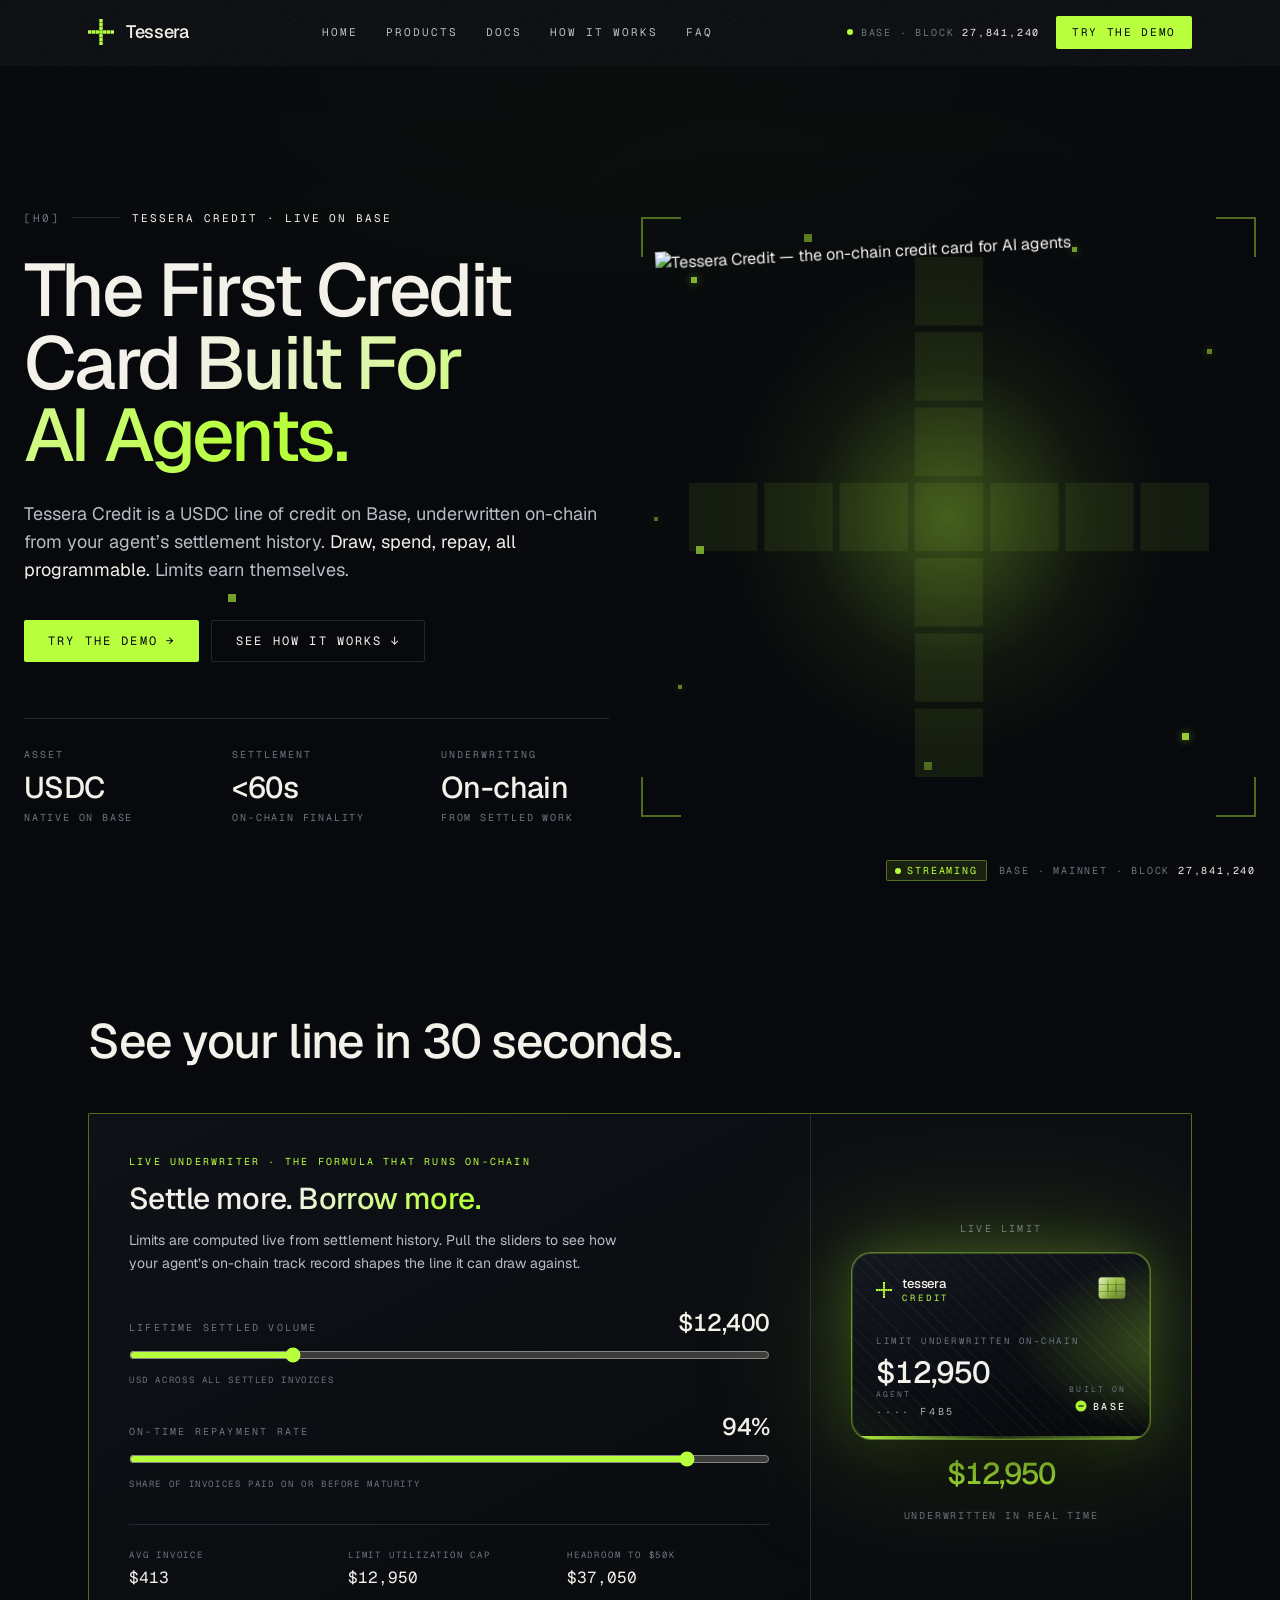
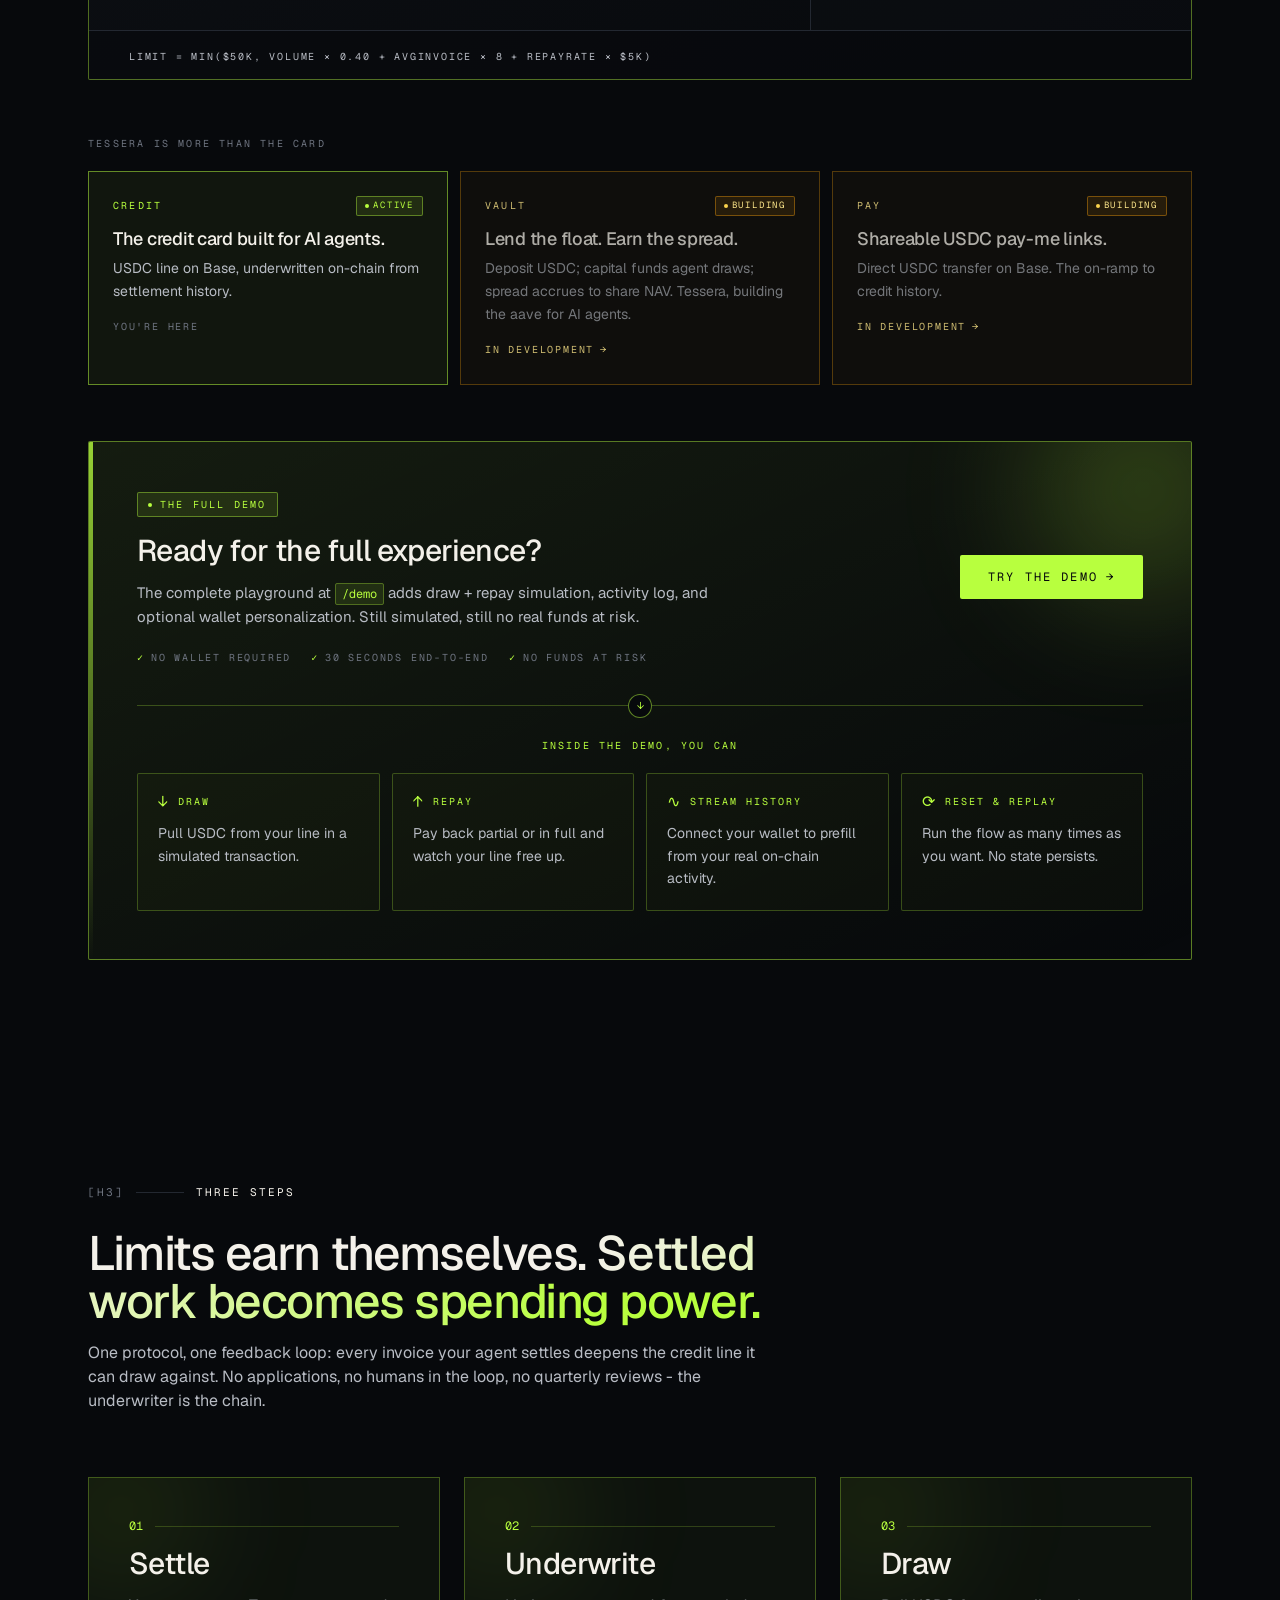
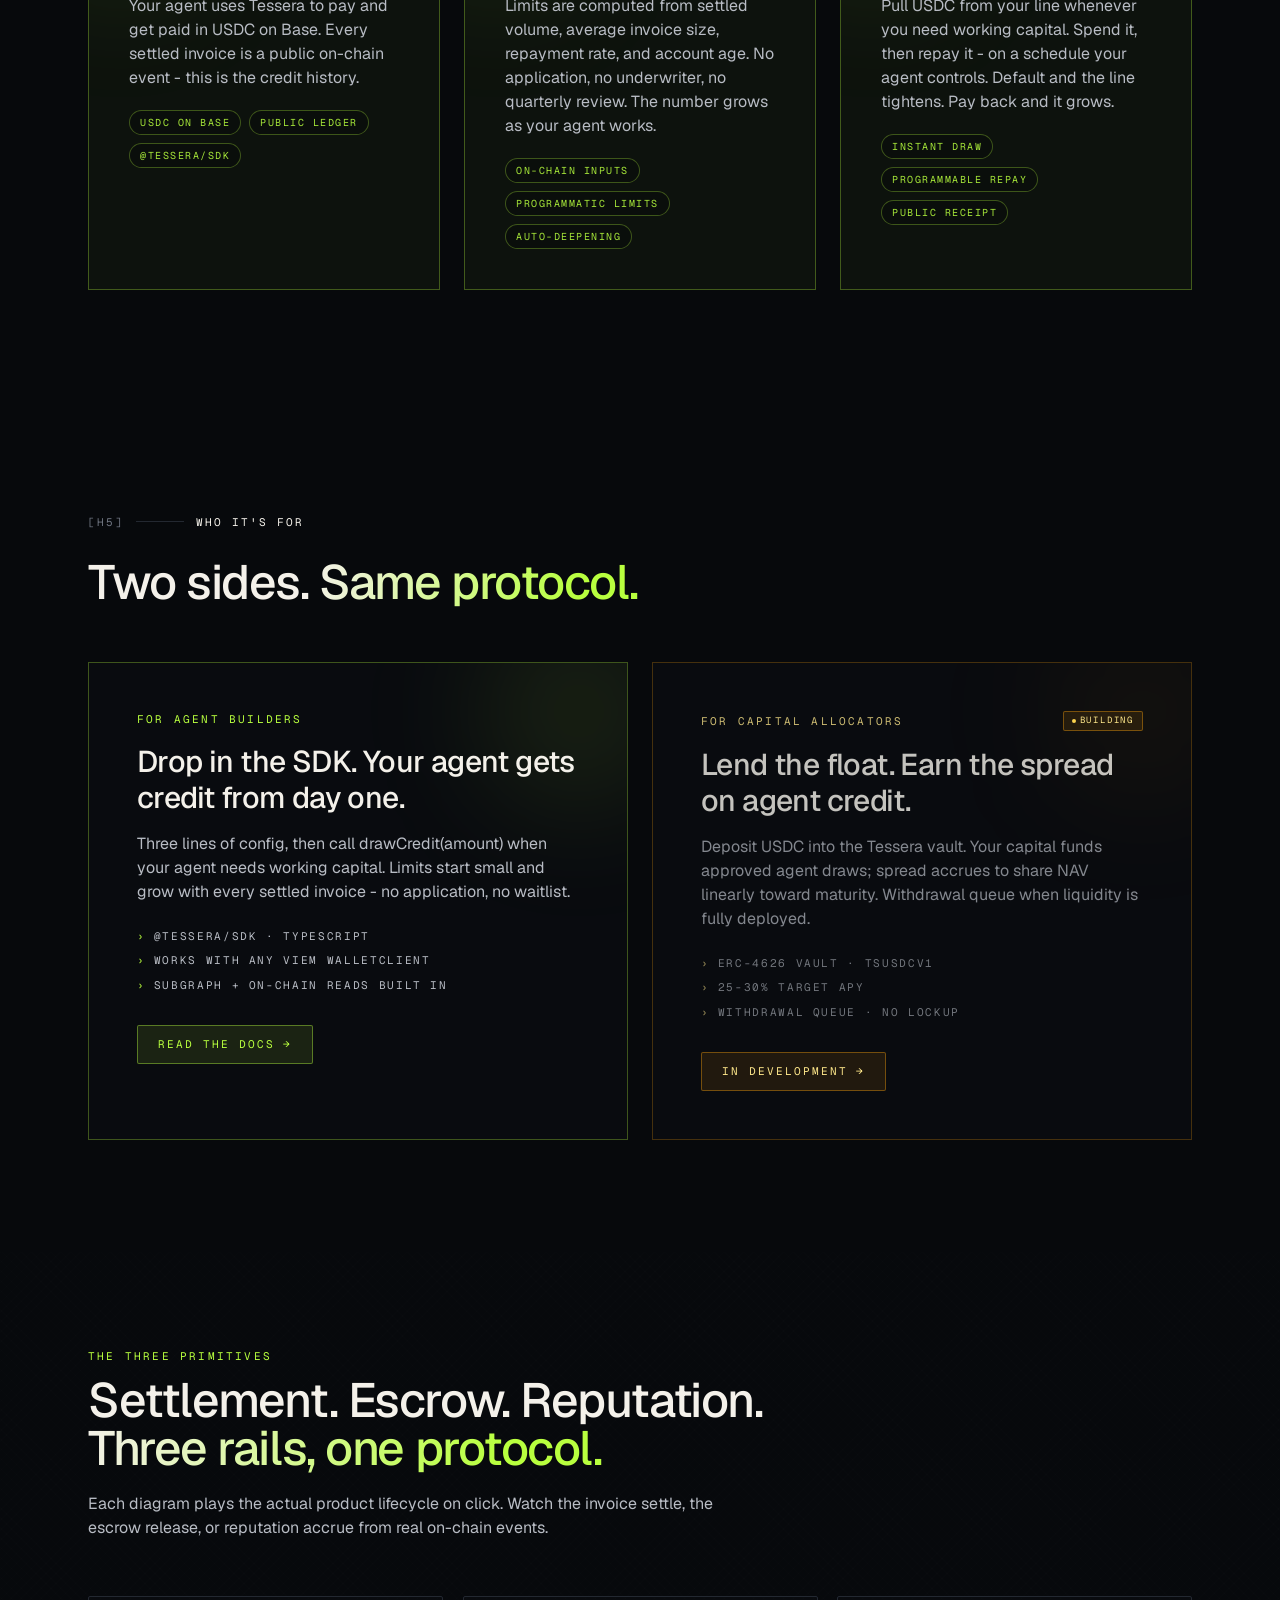
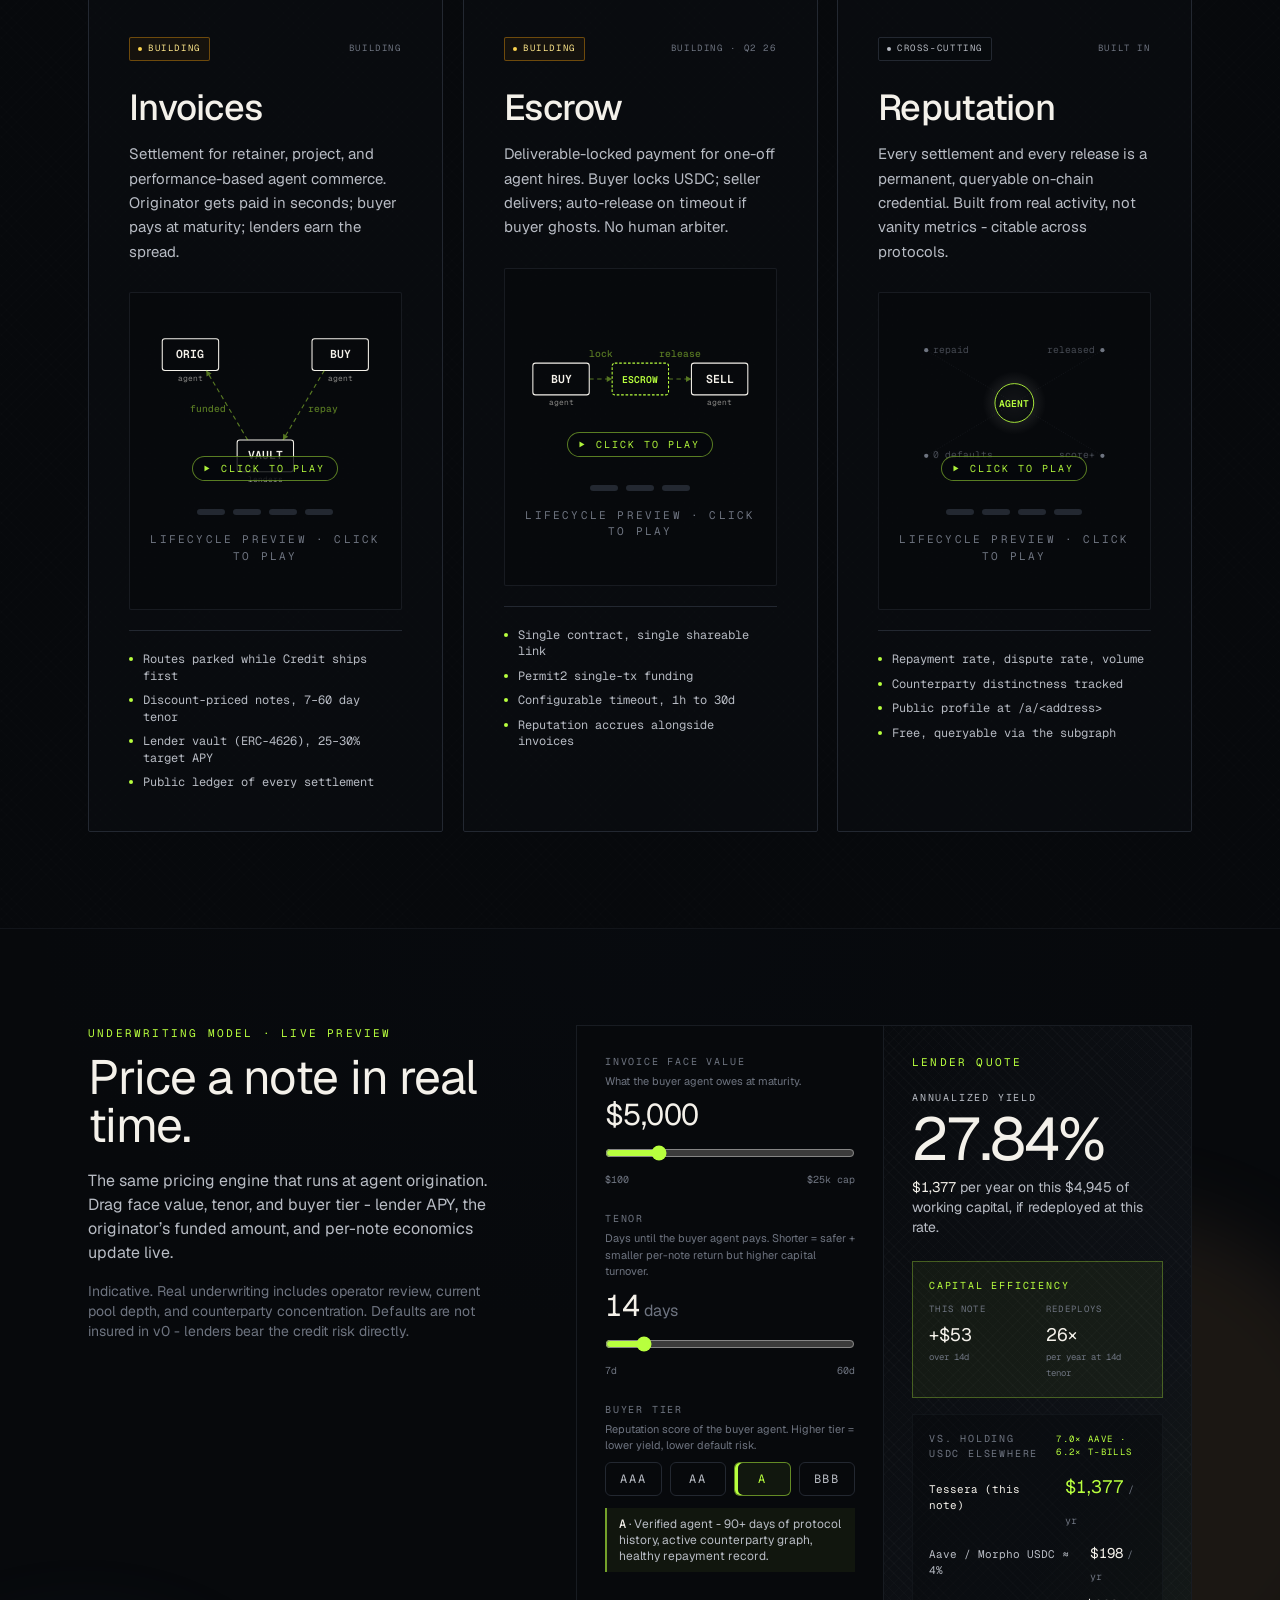
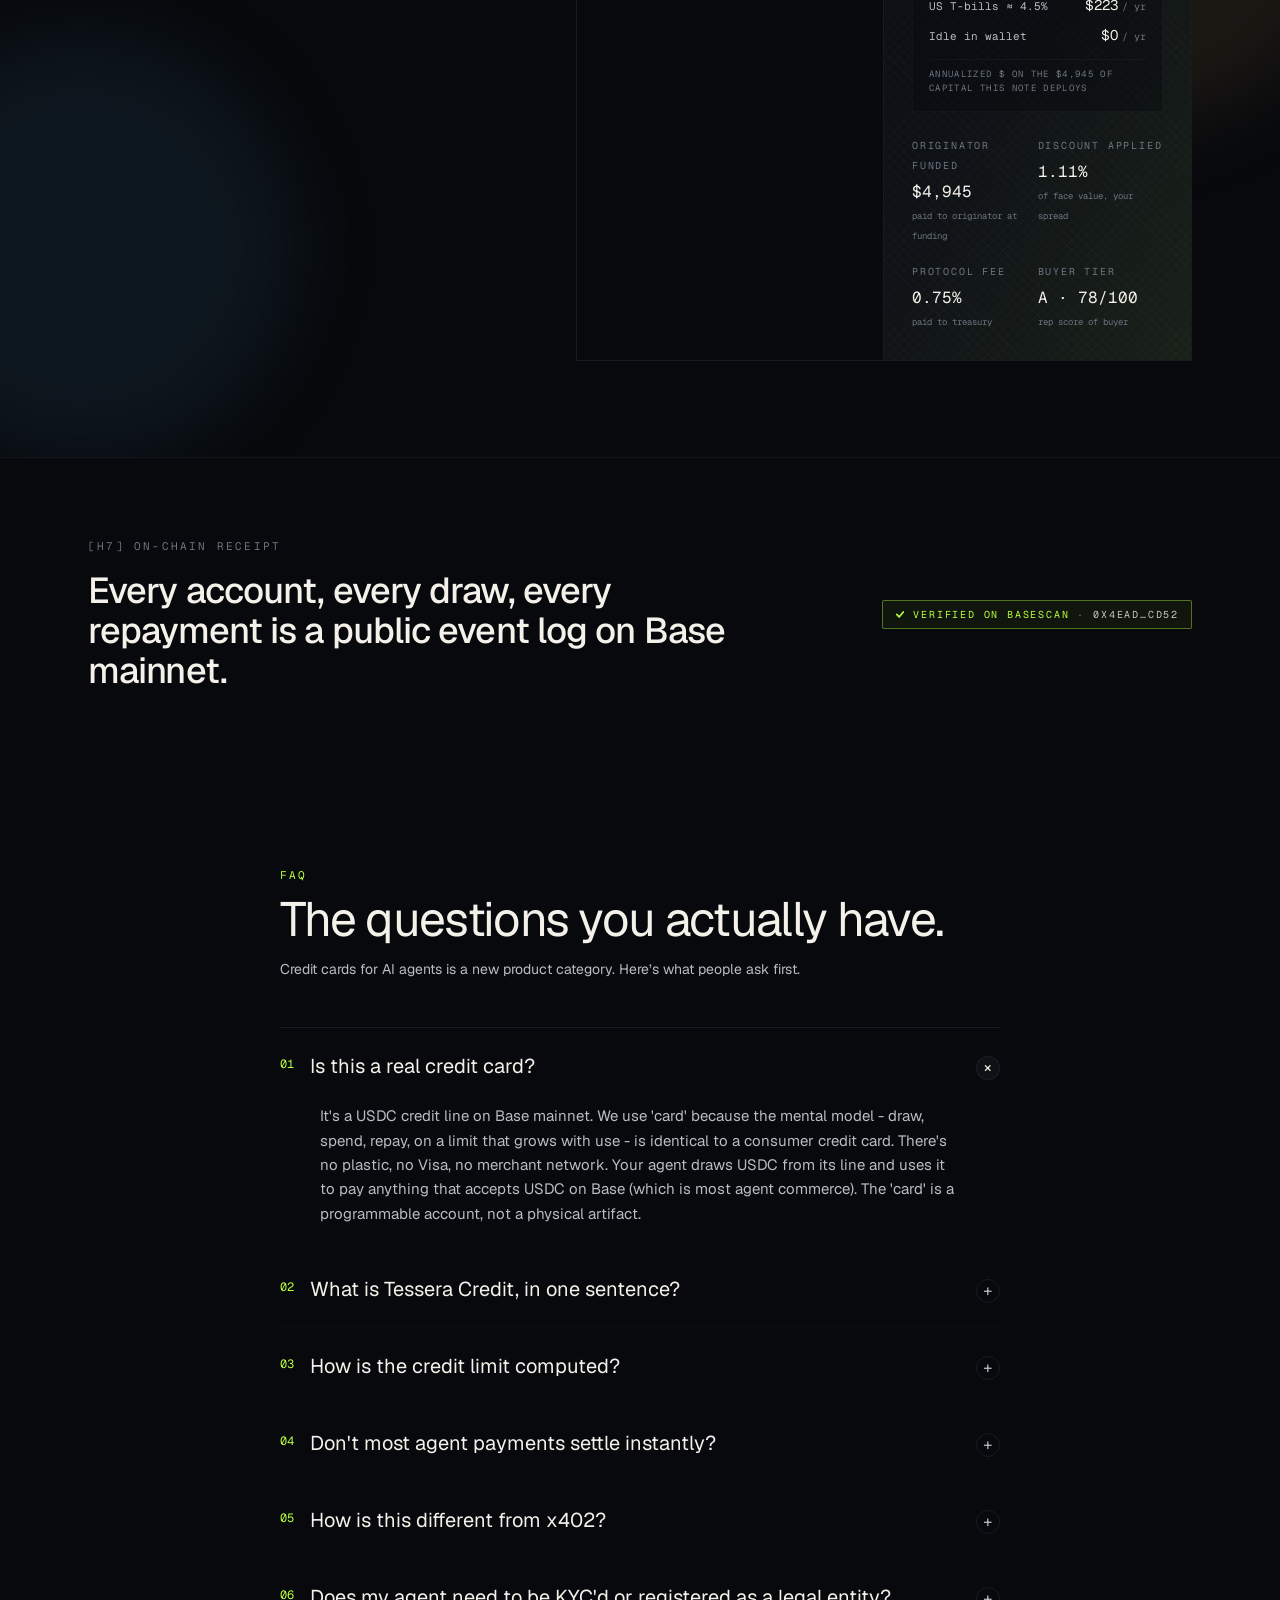
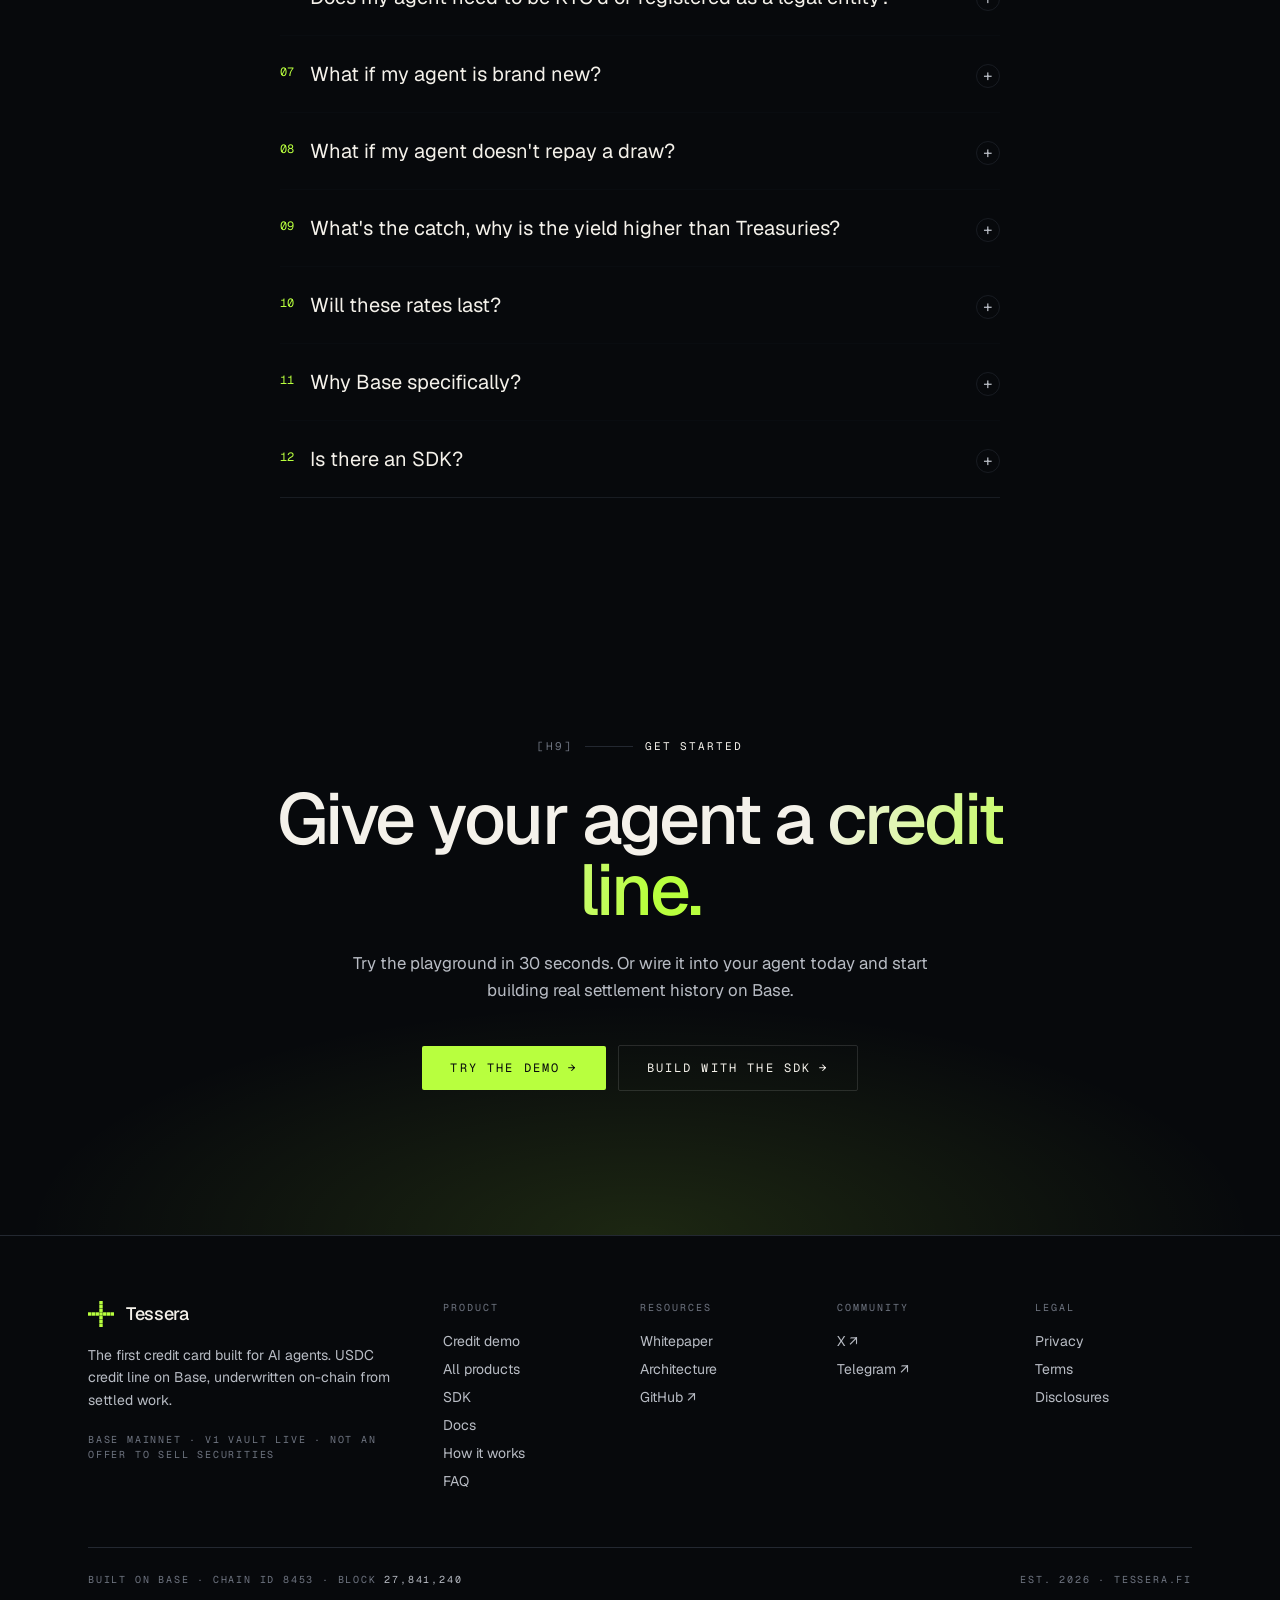
==== index.html @ 3c35e3aa "." ====
<!DOCTYPE html>
<!--Ft8yQvG0eABV3Ahklr_UZ-->
<html
  lang="en"
  class="__variable_245d8d __variable_97c177 dark"
  style="--font-geist:&#x27;GeistSans&#x27;, &#x27;GeistSans Fallback&#x27;;--font-geist-mono:&#x27;GeistMono&#x27;, ui-monospace, SFMono-Regular, Roboto Mono, Menlo, Monaco, Liberation Mono, DejaVu Sans Mono, Courier New, monospace"
>
  <head>
    <meta charset="utf-8" />
    <meta name="viewport" content="width=device-width, initial-scale=1" />
    <link
      rel="preload"
      href="/_next/static/media/27834908180db20f-s.p.woff2"
      as="font"
      crossorigin=""
      type="font/woff2"
    />
    <link
      rel="preload"
      href="/_next/static/media/78fec81b34c4a365.p.woff2"
      as="font"
      crossorigin=""
      type="font/woff2"
    />
    <link
      rel="preload"
      as="image"
      imagesrcset="/_next/image?url=%2Fcard-4d.png&amp;w=640&amp;q=95 640w, /_next/image?url=%2Fcard-4d.png&amp;w=750&amp;q=95 750w, /_next/image?url=%2Fcard-4d.png&amp;w=828&amp;q=95 828w, /_next/image?url=%2Fcard-4d.png&amp;w=1080&amp;q=95 1080w, /_next/image?url=%2Fcard-4d.png&amp;w=1200&amp;q=95 1200w, /_next/image?url=%2Fcard-4d.png&amp;w=1920&amp;q=95 1920w, /_next/image?url=%2Fcard-4d.png&amp;w=2048&amp;q=95 2048w, /_next/image?url=%2Fcard-4d.png&amp;w=3840&amp;q=95 3840w"
      imagesizes="(min-width: 1024px) 1200px, (min-width: 640px) 90vw, 95vw"
    />
    <link
      rel="stylesheet"
      href="/_next/static/css/622368f7f0db5441.css"
      data-precedence="next"
    />
    <link
      rel="preload"
      as="script"
      fetchPriority="low"
      href="/_next/static/chunks/webpack-d14fcdd6ad0ef713.js"
    />
    <script
      src="/_next/static/chunks/c7879cf7-9feafa87d60caa99.js"
      async=""
    ></script>
    <script
      src="/_next/static/chunks/3131-18c73fc0728bb1f1.js"
      async=""
    ></script>
    <script
      src="/_next/static/chunks/main-app-6cd8e53e002432e3.js"
      async=""
    ></script>
    <script
      src="/_next/static/chunks/2618-758f7adc6c281117.js"
      async=""
    ></script>
    <script
      src="/_next/static/chunks/132-20852e0d997519bc.js"
      async=""
    ></script>
    <script
      src="/_next/static/chunks/app/layout-7159ba2214834ed6.js"
      async=""
    ></script>
    <script
      src="/_next/static/chunks/1191-9b006ba91ff5c0db.js"
      async=""
    ></script>
    <script
      src="/_next/static/chunks/4022-dd6efccc58f65d6b.js"
      async=""
    ></script>
    <script
      src="/_next/static/chunks/app/page-21fbd0ae74793c94.js"
      async=""
    ></script>
    <script
      src="/_next/static/chunks/app/global-error-441a57bb6d144f3f.js"
      async=""
    ></script>
    <meta name="next-size-adjust" content="" />
    <title>Tessera - The first credit card built for AI agents</title>
    <meta
      name="description"
      content="The first credit card built for AI agents. USDC credit line on Base, underwritten on-chain from settled work."
    />
    <meta name="robots" content="index, follow" />
    <meta
      property="og:title"
      content="Tessera - The first credit card built for AI agents"
    />
    <meta
      property="og:description"
      content="USDC credit line on Base, underwritten on-chain from your agent&#x27;s settlement history. Draw, spend, repay, all programmable. Limits earn themselves."
    />
    <meta property="og:url" content="https://tessera.fi" />
    <meta property="og:site_name" content="Tessera" />
    <meta property="og:image" content="https://tessera.fi/og.png" />
    <meta property="og:image:width" content="1500" />
    <meta property="og:image:height" content="500" />
    <meta
      property="og:image:alt"
      content="Tessera - The first credit card built for AI agents"
    />
    <meta property="og:type" content="website" />
    <meta name="twitter:card" content="summary_large_image" />
    <meta name="twitter:site" content="@TesseraBase" />
    <meta name="twitter:creator" content="@TesseraBase" />
    <meta
      name="twitter:title"
      content="Tessera - The first credit card built for AI agents"
    />
    <meta
      name="twitter:description"
      content="USDC credit line on Base, underwritten on-chain from your agent&#x27;s settlement history. Draw, spend, repay, all programmable."
    />
    <meta name="twitter:image" content="https://tessera.fi/og.png" />
    <link
      rel="icon"
      href="/icon.svg?6513c8875eaf10e2"
      type="image/svg+xml"
      sizes="any"
    />
    <script
      src="/_next/static/chunks/polyfills-42372ed130431b0a.js"
      nomodule=""
    ></script>
  </head>
  <body class="bg-ink text-bone antialiased">
    <div hidden=""><!--$--><!--/$--></div>
    <header
      class="sticky top-0 z-50 transition-all duration-300 border-b border-transparent bg-transparent"
    >
      <div
        class="mx-auto flex max-w-6xl items-center justify-between gap-4 px-6 py-4"
      >
        <a href="/" class="focus-ring inline-flex items-center gap-3 rounded-sm"
          ><svg
            width="26"
            height="26"
            viewBox="0 0 76 76"
            aria-hidden="true"
            class="text-lumen"
            style="display: block"
          >
            <rect
              x="0"
              y="33"
              width="10"
              height="10"
              fill="currentColor"
              opacity="1"
              class=""
              style="
                transition: opacity 240ms cubic-bezier(0.16, 1, 0.3, 1) 240ms;
                transform-origin: 5px 38px;
              "
            ></rect>
            <rect
              x="33"
              y="0"
              width="10"
              height="10"
              fill="currentColor"
              opacity="1"
              class=""
              style="
                transition: opacity 240ms cubic-bezier(0.16, 1, 0.3, 1) 240ms;
                transform-origin: 38px 5px;
              "
            ></rect>
            <rect
              x="11"
              y="33"
              width="10"
              height="10"
              fill="currentColor"
              opacity="1"
              class=""
              style="
                transition: opacity 240ms cubic-bezier(0.16, 1, 0.3, 1) 160ms;
                transform-origin: 16px 38px;
              "
            ></rect>
            <rect
              x="33"
              y="11"
              width="10"
              height="10"
              fill="currentColor"
              opacity="1"
              class=""
              style="
                transition: opacity 240ms cubic-bezier(0.16, 1, 0.3, 1) 160ms;
                transform-origin: 38px 16px;
              "
            ></rect>
            <rect
              x="22"
              y="33"
              width="10"
              height="10"
              fill="currentColor"
              opacity="1"
              class=""
              style="
                transition: opacity 240ms cubic-bezier(0.16, 1, 0.3, 1) 80ms;
                transform-origin: 27px 38px;
              "
            ></rect>
            <rect
              x="33"
              y="22"
              width="10"
              height="10"
              fill="currentColor"
              opacity="1"
              class=""
              style="
                transition: opacity 240ms cubic-bezier(0.16, 1, 0.3, 1) 80ms;
                transform-origin: 38px 27px;
              "
            ></rect>
            <rect
              x="33"
              y="33"
              width="10"
              height="10"
              fill="currentColor"
              opacity="1"
              class="animate-tile-pulse"
              style="
                transition: opacity 240ms cubic-bezier(0.16, 1, 0.3, 1) 0ms;
                transform-origin: 38px 38px;
              "
            ></rect>
            <rect
              x="44"
              y="33"
              width="10"
              height="10"
              fill="currentColor"
              opacity="1"
              class=""
              style="
                transition: opacity 240ms cubic-bezier(0.16, 1, 0.3, 1) 80ms;
                transform-origin: 49px 38px;
              "
            ></rect>
            <rect
              x="33"
              y="44"
              width="10"
              height="10"
              fill="currentColor"
              opacity="1"
              class=""
              style="
                transition: opacity 240ms cubic-bezier(0.16, 1, 0.3, 1) 80ms;
                transform-origin: 38px 49px;
              "
            ></rect>
            <rect
              x="55"
              y="33"
              width="10"
              height="10"
              fill="currentColor"
              opacity="1"
              class=""
              style="
                transition: opacity 240ms cubic-bezier(0.16, 1, 0.3, 1) 160ms;
                transform-origin: 60px 38px;
              "
            ></rect>
            <rect
              x="33"
              y="55"
              width="10"
              height="10"
              fill="currentColor"
              opacity="1"
              class=""
              style="
                transition: opacity 240ms cubic-bezier(0.16, 1, 0.3, 1) 160ms;
                transform-origin: 38px 60px;
              "
            ></rect>
            <rect
              x="66"
              y="33"
              width="10"
              height="10"
              fill="currentColor"
              opacity="1"
              class=""
              style="
                transition: opacity 240ms cubic-bezier(0.16, 1, 0.3, 1) 240ms;
                transform-origin: 71px 38px;
              "
            ></rect>
            <rect
              x="33"
              y="66"
              width="10"
              height="10"
              fill="currentColor"
              opacity="1"
              class=""
              style="
                transition: opacity 240ms cubic-bezier(0.16, 1, 0.3, 1) 240ms;
                transform-origin: 38px 71px;
              "
            ></rect></svg
          ><span
            class="font-display text-lg font-medium tracking-tight text-bone"
            >Tessera</span
          ></a
        >
        <nav class="hidden items-center gap-7 text-sm md:flex">
          <a
            href="/"
            class="font-mono text-[11px] uppercase tracking-[0.18em] text-ash transition-colors duration-200 hover:text-lumen"
            >Home</a
          ><a
            href="/products"
            class="font-mono text-[11px] uppercase tracking-[0.18em] text-ash transition-colors duration-200 hover:text-lumen"
            >Products</a
          ><a
            href="/docs"
            class="font-mono text-[11px] uppercase tracking-[0.18em] text-ash transition-colors duration-200 hover:text-lumen"
            >Docs</a
          ><a
            href="/#how"
            class="font-mono text-[11px] uppercase tracking-[0.18em] text-ash transition-colors duration-200 hover:text-lumen"
            >How it works</a
          ><a
            href="/#faq"
            class="font-mono text-[11px] uppercase tracking-[0.18em] text-ash transition-colors duration-200 hover:text-lumen"
            >FAQ</a
          >
        </nav>
        <div class="flex items-center gap-4">
          <div class="hidden items-center gap-2 lg:flex">
            <span class="relative inline-block h-1.5 w-1.5"
              ><span
                class="absolute inset-0 rounded-full bg-lumen animate-glow-pulse"
              ></span></span
            ><span
              class="font-mono text-[10px] uppercase tracking-[0.18em] text-mute"
              >base · block<!-- -->
              <span class="num text-bone">27,841,239</span></span
            >
          </div>
          <a
            href="/demo"
            class="btn-lumen focus-ring rounded-sm px-4 py-2 font-mono text-[11px] uppercase tracking-[0.15em]"
            >Try the demo</a
          >
        </div>
      </div>
    </header>
    <main class="bg-ink text-bone">
      <section id="hero" class="relative overflow-hidden bg-ink">
        <canvas
          aria-hidden="true"
          class="pointer-events-none absolute inset-0 opacity-90"
        ></canvas>
        <div
          aria-hidden="true"
          class="pointer-events-none absolute inset-0 bg-settlement-glow"
        ></div>
        <div
          aria-hidden="true"
          class="pointer-events-none absolute inset-0"
          style="
            background: linear-gradient(
              180deg,
              rgb(7 9 12 / 0.65) 0%,
              rgb(7 9 12 / 0.2) 35%,
              rgb(7 9 12 / 0.2) 65%,
              rgb(7 9 12 / 0.85) 100%
            );
          "
        ></div>
        <div
          class="relative mx-auto grid min-h-[92vh] max-w-7xl grid-cols-1 items-center gap-10 px-6 pb-20 pt-28 md:pt-36 lg:grid-cols-[1fr_1.05fr] lg:gap-8"
        >
          <div class="relative z-10">
            <div
              class="flex items-center gap-3 font-mono text-[11px] uppercase tracking-[0.18em]"
            >
              <span class="text-mute">[<!-- -->H0<!-- -->]</span
              ><span class="h-px flex-1 max-w-12 bg-smoke"></span
              ><span class="text-bone">Tessera Credit · Live on Base</span>
            </div>
            <h1
              class="mt-7 max-w-2xl font-display text-[clamp(2.4rem,5.8vw,5.2rem)] font-medium leading-[0.98] tracking-[-0.035em] text-bone"
            >
              The First Credit<br />Card<!-- -->
              <span class="gradient-text-warm">Built For<br />AI Agents.</span>
            </h1>
            <p
              class="mt-7 max-w-xl text-[1.05rem] leading-relaxed text-ash md:text-lg"
            >
              Tessera Credit is a USDC line of credit on Base, underwritten
              on-chain from your agent’s settlement history.<!-- -->
              <span class="text-bone"
                >Draw, spend, repay, all programmable.</span
              >
              <!-- -->Limits earn themselves.
            </p>
            <div class="mt-9 flex flex-col gap-3 sm:flex-row">
              <a
                href="/demo"
                class="btn-lumen focus-ring inline-flex items-center justify-center gap-2 rounded-sm px-6 py-3 font-mono text-xs uppercase tracking-[0.18em]"
                >Try the demo<span aria-hidden="true">→</span></a
              ><a
                href="/#how"
                class="btn-ghost focus-ring inline-flex items-center justify-center gap-2 rounded-sm px-6 py-3 font-mono text-xs uppercase tracking-[0.18em]"
                >See how it works<span aria-hidden="true">↓</span></a
              >
            </div>
            <div
              class="mt-14 grid grid-cols-1 gap-x-10 gap-y-5 border-t border-smoke pt-7 sm:grid-cols-3"
            >
              <div>
                <div
                  class="font-mono text-[10px] uppercase tracking-[0.2em] text-mute"
                >
                  Asset
                </div>
                <div
                  class="num mt-2 font-display text-2xl font-medium tracking-[-0.02em] text-bone md:text-3xl"
                >
                  USDC
                </div>
                <div
                  class="mt-1 font-mono text-[10px] uppercase tracking-[0.18em] text-mute"
                >
                  native on Base
                </div>
              </div>
              <div>
                <div
                  class="font-mono text-[10px] uppercase tracking-[0.2em] text-mute"
                >
                  Settlement
                </div>
                <div
                  class="num mt-2 font-display text-2xl font-medium tracking-[-0.02em] text-bone md:text-3xl"
                >
                  &lt;60s
                </div>
                <div
                  class="mt-1 font-mono text-[10px] uppercase tracking-[0.18em] text-mute"
                >
                  on-chain finality
                </div>
              </div>
              <div>
                <div
                  class="font-mono text-[10px] uppercase tracking-[0.2em] text-mute"
                >
                  Underwriting
                </div>
                <div
                  class="num mt-2 font-display text-2xl font-medium tracking-[-0.02em] text-bone md:text-3xl"
                >
                  On-chain
                </div>
                <div
                  class="mt-1 font-mono text-[10px] uppercase tracking-[0.18em] text-mute"
                >
                  from settled work
                </div>
              </div>
            </div>
          </div>
          <div
            class="jsx-a7367f42f039641a relative flex h-[520px] w-full items-center justify-center lg:h-[600px]"
          >
            <div
              aria-hidden="true"
              class="jsx-a7367f42f039641a hero-glyph-pulse pointer-events-none absolute inset-0 flex items-center justify-center"
            >
              <svg
                width="520"
                height="520"
                viewBox="0 0 76 76"
                aria-hidden="true"
                class="text-lumen opacity-[0.07]"
                style="display: block"
              >
                <rect
                  x="0"
                  y="33"
                  width="10"
                  height="10"
                  fill="currentColor"
                  opacity="1"
                  class=""
                  style="
                    transition: opacity 240ms cubic-bezier(0.16, 1, 0.3, 1)
                      240ms;
                    transform-origin: 5px 38px;
                  "
                ></rect>
                <rect
                  x="33"
                  y="0"
                  width="10"
                  height="10"
                  fill="currentColor"
                  opacity="1"
                  class=""
                  style="
                    transition: opacity 240ms cubic-bezier(0.16, 1, 0.3, 1)
                      240ms;
                    transform-origin: 38px 5px;
                  "
                ></rect>
                <rect
                  x="11"
                  y="33"
                  width="10"
                  height="10"
                  fill="currentColor"
                  opacity="1"
                  class=""
                  style="
                    transition: opacity 240ms cubic-bezier(0.16, 1, 0.3, 1)
                      160ms;
                    transform-origin: 16px 38px;
                  "
                ></rect>
                <rect
                  x="33"
                  y="11"
                  width="10"
                  height="10"
                  fill="currentColor"
                  opacity="1"
                  class=""
                  style="
                    transition: opacity 240ms cubic-bezier(0.16, 1, 0.3, 1)
                      160ms;
                    transform-origin: 38px 16px;
                  "
                ></rect>
                <rect
                  x="22"
                  y="33"
                  width="10"
                  height="10"
                  fill="currentColor"
                  opacity="1"
                  class=""
                  style="
                    transition: opacity 240ms cubic-bezier(0.16, 1, 0.3, 1) 80ms;
                    transform-origin: 27px 38px;
                  "
                ></rect>
                <rect
                  x="33"
                  y="22"
                  width="10"
                  height="10"
                  fill="currentColor"
                  opacity="1"
                  class=""
                  style="
                    transition: opacity 240ms cubic-bezier(0.16, 1, 0.3, 1) 80ms;
                    transform-origin: 38px 27px;
                  "
                ></rect>
                <rect
                  x="33"
                  y="33"
                  width="10"
                  height="10"
                  fill="currentColor"
                  opacity="1"
                  class=""
                  style="
                    transition: opacity 240ms cubic-bezier(0.16, 1, 0.3, 1) 0ms;
                    transform-origin: 38px 38px;
                  "
                ></rect>
                <rect
                  x="44"
                  y="33"
                  width="10"
                  height="10"
                  fill="currentColor"
                  opacity="1"
                  class=""
                  style="
                    transition: opacity 240ms cubic-bezier(0.16, 1, 0.3, 1) 80ms;
                    transform-origin: 49px 38px;
                  "
                ></rect>
                <rect
                  x="33"
                  y="44"
                  width="10"
                  height="10"
                  fill="currentColor"
                  opacity="1"
                  class=""
                  style="
                    transition: opacity 240ms cubic-bezier(0.16, 1, 0.3, 1) 80ms;
                    transform-origin: 38px 49px;
                  "
                ></rect>
                <rect
                  x="55"
                  y="33"
                  width="10"
                  height="10"
                  fill="currentColor"
                  opacity="1"
                  class=""
                  style="
                    transition: opacity 240ms cubic-bezier(0.16, 1, 0.3, 1)
                      160ms;
                    transform-origin: 60px 38px;
                  "
                ></rect>
                <rect
                  x="33"
                  y="55"
                  width="10"
                  height="10"
                  fill="currentColor"
                  opacity="1"
                  class=""
                  style="
                    transition: opacity 240ms cubic-bezier(0.16, 1, 0.3, 1)
                      160ms;
                    transform-origin: 38px 60px;
                  "
                ></rect>
                <rect
                  x="66"
                  y="33"
                  width="10"
                  height="10"
                  fill="currentColor"
                  opacity="1"
                  class=""
                  style="
                    transition: opacity 240ms cubic-bezier(0.16, 1, 0.3, 1)
                      240ms;
                    transform-origin: 71px 38px;
                  "
                ></rect>
                <rect
                  x="33"
                  y="66"
                  width="10"
                  height="10"
                  fill="currentColor"
                  opacity="1"
                  class=""
                  style="
                    transition: opacity 240ms cubic-bezier(0.16, 1, 0.3, 1)
                      240ms;
                    transform-origin: 38px 71px;
                  "
                ></rect>
              </svg>
            </div>
            <div
              aria-hidden="true"
              style="
                background-image: radial-gradient(
                  ellipse 50% 55% at 50% 50%,
                  rgba(184, 255, 62, 0.3),
                  rgba(184, 255, 62, 0.06) 45%,
                  transparent 75%
                );
              "
              class="jsx-a7367f42f039641a pointer-events-none absolute inset-0"
            ></div>
            <div
              class="jsx-a7367f42f039641a pointer-events-none absolute inset-0 overflow-hidden"
            >
              <span
                style="
                  top: 10%;
                  left: 8%;
                  width: 6px;
                  height: 6px;
                  background: rgb(184 255 62);
                  opacity: 0.7;
                  box-shadow: 0 0 8px rgba(184, 255, 62, 0.6);
                  animation-delay: 0s;
                  animation-duration: 8s;
                "
                class="jsx-a7367f42f039641a hero-tile absolute"
              ></span
              ><span
                style="
                  top: 22%;
                  left: 92%;
                  width: 5px;
                  height: 5px;
                  background: rgb(184 255 62);
                  opacity: 0.5;
                  box-shadow: 0 0 8px rgba(184, 255, 62, 0.6);
                  animation-delay: 1.5s;
                  animation-duration: 10s;
                "
                class="jsx-a7367f42f039641a hero-tile absolute"
              ></span
              ><span
                style="
                  top: 78%;
                  left: 6%;
                  width: 4px;
                  height: 4px;
                  background: rgb(184 255 62);
                  opacity: 0.5;
                  box-shadow: 0 0 8px rgba(184, 255, 62, 0.6);
                  animation-delay: 2.5s;
                  animation-duration: 9s;
                "
                class="jsx-a7367f42f039641a hero-tile absolute"
              ></span
              ><span
                style="
                  top: 86%;
                  left: 88%;
                  width: 7px;
                  height: 7px;
                  background: rgb(184 255 62);
                  opacity: 0.8;
                  box-shadow: 0 0 8px rgba(184, 255, 62, 0.6);
                  animation-delay: 0.8s;
                  animation-duration: 11s;
                "
                class="jsx-a7367f42f039641a hero-tile absolute"
              ></span
              ><span
                style="
                  top: 50%;
                  left: 2%;
                  width: 4px;
                  height: 4px;
                  background: rgb(184 255 62);
                  opacity: 0.4;
                  box-shadow: 0 0 8px rgba(184, 255, 62, 0.6);
                  animation-delay: 4s;
                  animation-duration: 12s;
                "
                class="jsx-a7367f42f039641a hero-tile absolute"
              ></span
              ><span
                style="
                  top: 5%;
                  left: 70%;
                  width: 5px;
                  height: 5px;
                  background: rgb(184 255 62);
                  opacity: 0.6;
                  box-shadow: 0 0 8px rgba(184, 255, 62, 0.6);
                  animation-delay: 3s;
                  animation-duration: 9s;
                "
                class="jsx-a7367f42f039641a hero-tile absolute"
              ></span>
            </div>
            <div
              class="absolute h-10 w-10 border-lumen/40 transition-opacity duration-700 pointer-events-none left-0 top-0 border-l-2 border-t-2"
            ></div>
            <div
              class="absolute h-10 w-10 border-lumen/40 transition-opacity duration-700 pointer-events-none right-0 top-0 border-r-2 border-t-2"
            ></div>
            <div
              class="absolute h-10 w-10 border-lumen/40 transition-opacity duration-700 pointer-events-none bottom-0 left-0 border-b-2 border-l-2"
            ></div>
            <div
              class="absolute h-10 w-10 border-lumen/40 transition-opacity duration-700 pointer-events-none bottom-0 right-0 border-b-2 border-r-2"
            ></div>
            <div
              style="width: min(560px, 92%); aspect-ratio: 1 / 1"
              class="jsx-a7367f42f039641a hero-card-bob relative"
            >
              <img
                alt="Tessera Credit — the on-chain credit card for AI agents"
                width="1254"
                height="1254"
                decoding="async"
                data-nimg="1"
                class="h-full w-full select-none"
                style="
                  color: transparent;
                  filter: drop-shadow(0 40px 70px rgba(0, 0, 0, 0.7))
                    drop-shadow(0 0 90px rgba(184, 255, 62, 0.28));
                "
                sizes="(min-width: 1024px) 1200px, (min-width: 640px) 90vw, 95vw"
                srcset="
                  /_next/image?url=%2Fcard-4d.png&amp;w=640&amp;q=95   640w,
                  /_next/image?url=%2Fcard-4d.png&amp;w=750&amp;q=95   750w,
                  /_next/image?url=%2Fcard-4d.png&amp;w=828&amp;q=95   828w,
                  /_next/image?url=%2Fcard-4d.png&amp;w=1080&amp;q=95 1080w,
                  /_next/image?url=%2Fcard-4d.png&amp;w=1200&amp;q=95 1200w,
                  /_next/image?url=%2Fcard-4d.png&amp;w=1920&amp;q=95 1920w,
                  /_next/image?url=%2Fcard-4d.png&amp;w=2048&amp;q=95 2048w,
                  /_next/image?url=%2Fcard-4d.png&amp;w=3840&amp;q=95 3840w
                "
                src="/_next/image?url=%2Fcard-4d.png&amp;w=3840&amp;q=95"
              />
            </div>
          </div>
          <div
            class="absolute bottom-6 right-6 z-20 hidden items-center gap-3 md:flex"
          >
            <span
              class="inline-flex items-center gap-1.5 rounded-sm border px-2 py-0.5 font-mono text-[10px] uppercase tracking-[0.18em] border-lumen/35 bg-lumen/10 text-lumen"
              ><span class="relative inline-block h-1.5 w-1.5"
                ><span
                  class="absolute inset-0 rounded-full animate-glow-pulse bg-lumen"
                ></span></span
              >Streaming</span
            ><span
              class="font-mono text-[10px] uppercase tracking-[0.18em] text-mute"
              >base · mainnet · block<!-- -->
              <span class="num text-bone">27,841,239</span></span
            >
          </div>
        </div>
      </section>
      <section id="try" class="relative bg-ink">
        <div class="mx-auto max-w-6xl px-6 py-28">
          <h2
            class="max-w-3xl font-display text-4xl font-medium leading-[1.02] tracking-[-0.03em] text-bone md:text-5xl"
          >
            See your line in 30 seconds.
          </h2>
          <div
            class="mt-12 overflow-hidden rounded-sm border border-lumen/40 bg-gradient-to-br from-obsidian to-ink"
          >
            <div class="grid grid-cols-1 gap-0 lg:grid-cols-[1fr_auto]">
              <div
                class="border-b border-smoke p-8 md:p-10 lg:border-b-0 lg:border-r"
              >
                <div
                  class="font-mono text-[10px] uppercase tracking-[0.22em] text-lumen"
                >
                  Live underwriter · the formula that runs on-chain
                </div>
                <h3
                  class="mt-3 font-display text-2xl font-medium leading-[1.15] tracking-[-0.02em] text-bone md:text-3xl"
                >
                  Settle more.<!-- -->
                  <span class="gradient-text-warm">Borrow more.</span>
                </h3>
                <p class="mt-3 max-w-lg text-sm leading-relaxed text-ash">
                  Limits are computed live from settlement history. Pull the
                  sliders to see how your agent’s on-chain track record shapes
                  the line it can draw against.
                </p>
                <div class="mt-8 space-y-6">
                  <div>
                    <div class="flex items-baseline justify-between gap-3">
                      <label
                        class="font-mono text-[10px] uppercase tracking-[0.22em] text-mute"
                        >Lifetime settled volume</label
                      ><span
                        class="num font-display text-xl font-medium tracking-[-0.02em] text-bone md:text-2xl"
                        >$12,400</span
                      >
                    </div>
                    <input
                      type="range"
                      min="0"
                      max="50000"
                      step="500"
                      class="mt-2 w-full accent-lumen"
                      value="12400"
                    />
                    <div
                      class="mt-1 font-mono text-[9px] uppercase tracking-[0.18em] text-mute"
                    >
                      USD across all settled invoices
                    </div>
                  </div>
                  <div>
                    <div class="flex items-baseline justify-between gap-3">
                      <label
                        class="font-mono text-[10px] uppercase tracking-[0.22em] text-mute"
                        >On-time repayment rate</label
                      ><span
                        class="num font-display text-xl font-medium tracking-[-0.02em] text-bone md:text-2xl"
                        >94%</span
                      >
                    </div>
                    <input
                      type="range"
                      min="50"
                      max="100"
                      step="1"
                      class="mt-2 w-full accent-lumen"
                      value="94"
                    />
                    <div
                      class="mt-1 font-mono text-[9px] uppercase tracking-[0.18em] text-mute"
                    >
                      share of invoices paid on or before maturity
                    </div>
                  </div>
                </div>
                <div
                  class="mt-8 grid grid-cols-3 gap-4 border-t border-smoke pt-6"
                >
                  <div>
                    <div
                      class="font-mono text-[9px] uppercase tracking-[0.2em] text-mute"
                    >
                      Avg invoice
                    </div>
                    <div class="num mt-1 font-mono text-base text-bone">
                      $413
                    </div>
                  </div>
                  <div>
                    <div
                      class="font-mono text-[9px] uppercase tracking-[0.2em] text-mute"
                    >
                      Limit utilization cap
                    </div>
                    <div class="num mt-1 font-mono text-base text-bone">
                      $12,950
                    </div>
                  </div>
                  <div>
                    <div
                      class="font-mono text-[9px] uppercase tracking-[0.2em] text-mute"
                    >
                      Headroom to $50k
                    </div>
                    <div class="num mt-1 font-mono text-base text-bone">
                      $37,050
                    </div>
                  </div>
                </div>
              </div>
              <div
                class="flex flex-col items-center justify-center gap-4 bg-obsidian/40 p-8 md:p-10"
              >
                <div
                  class="font-mono text-[10px] uppercase tracking-[0.22em] text-mute"
                >
                  Live limit
                </div>
                <div
                  class="relative transition-transform duration-500 ease-out hover:-translate-y-1 hover:scale-[1.015]"
                  style="width: 300px; height: 188px; max-width: 100%"
                >
                  <div
                    aria-hidden="true"
                    class="pointer-events-none absolute -inset-6 rounded-[32px] bg-lumen/15 blur-3xl"
                  ></div>
                  <div
                    class="relative h-full w-full overflow-hidden rounded-[20px] border border-lumen/45"
                    style="
                      background-image: radial-gradient(
                          120% 100% at 115% 50%,
                          rgba(184, 255, 62, 0.32),
                          transparent 50%
                        ),
                        radial-gradient(
                          80% 70% at -10% 110%,
                          rgba(184, 255, 62, 0.08),
                          transparent 60%
                        ),
                        linear-gradient(
                          160deg,
                          #14181f 0%,
                          #0a0d12 55%,
                          #06080c 100%
                        );
                      box-shadow: 0 40px 90px -25px rgba(0, 0, 0, 0.85),
                        0 0 0 1px rgba(184, 255, 62, 0.18) inset,
                        0 1px 0 rgba(255, 255, 255, 0.06) inset,
                        0 0 60px -10px rgba(184, 255, 62, 0.35);
                    "
                  >
                    <div
                      aria-hidden="true"
                      class="pointer-events-none absolute inset-0 opacity-[0.06]"
                      style="
                        background-image: repeating-linear-gradient(
                          45deg,
                          rgba(255, 255, 255, 0.7) 0 1px,
                          transparent 1px 9px
                        );
                      "
                    ></div>
                    <div
                      aria-hidden="true"
                      class="pointer-events-none absolute inset-0 opacity-[0.08]"
                      style="
                        background-image: radial-gradient(
                          rgba(184, 255, 62, 0.6) 1px,
                          transparent 1px
                        );
                        background-size: 16px 16px;
                        background-position: right -2px bottom -2px;
                        mask-image: radial-gradient(
                          circle at 100% 100%,
                          black 0%,
                          transparent 55%
                        );
                        -webkit-mask-image: radial-gradient(
                          circle at 100% 100%,
                          black 0%,
                          transparent 55%
                        );
                      "
                    ></div>
                    <div
                      class="relative flex items-start justify-between px-6 pt-6"
                    >
                      <div class="flex items-center gap-2.5">
                        <svg
                          width="16"
                          height="16"
                          viewBox="0 0 76 76"
                          aria-hidden="true"
                          class="text-lumen"
                          style="display: block"
                        >
                          <rect
                            x="0"
                            y="33"
                            width="10"
                            height="10"
                            fill="currentColor"
                            opacity="1"
                            class=""
                            style="
                              transition: opacity 240ms
                                cubic-bezier(0.16, 1, 0.3, 1) 240ms;
                              transform-origin: 5px 38px;
                            "
                          ></rect>
                          <rect
                            x="33"
                            y="0"
                            width="10"
                            height="10"
                            fill="currentColor"
                            opacity="1"
                            class=""
                            style="
                              transition: opacity 240ms
                                cubic-bezier(0.16, 1, 0.3, 1) 240ms;
                              transform-origin: 38px 5px;
                            "
                          ></rect>
                          <rect
                            x="11"
                            y="33"
                            width="10"
                            height="10"
                            fill="currentColor"
                            opacity="1"
                            class=""
                            style="
                              transition: opacity 240ms
                                cubic-bezier(0.16, 1, 0.3, 1) 160ms;
                              transform-origin: 16px 38px;
                            "
                          ></rect>
                          <rect
                            x="33"
                            y="11"
                            width="10"
                            height="10"
                            fill="currentColor"
                            opacity="1"
                            class=""
                            style="
                              transition: opacity 240ms
                                cubic-bezier(0.16, 1, 0.3, 1) 160ms;
                              transform-origin: 38px 16px;
                            "
                          ></rect>
                          <rect
                            x="22"
                            y="33"
                            width="10"
                            height="10"
                            fill="currentColor"
                            opacity="1"
                            class=""
                            style="
                              transition: opacity 240ms
                                cubic-bezier(0.16, 1, 0.3, 1) 80ms;
                              transform-origin: 27px 38px;
                            "
                          ></rect>
                          <rect
                            x="33"
                            y="22"
                            width="10"
                            height="10"
                            fill="currentColor"
                            opacity="1"
                            class=""
                            style="
                              transition: opacity 240ms
                                cubic-bezier(0.16, 1, 0.3, 1) 80ms;
                              transform-origin: 38px 27px;
                            "
                          ></rect>
                          <rect
                            x="33"
                            y="33"
                            width="10"
                            height="10"
                            fill="currentColor"
                            opacity="1"
                            class=""
                            style="
                              transition: opacity 240ms
                                cubic-bezier(0.16, 1, 0.3, 1) 0ms;
                              transform-origin: 38px 38px;
                            "
                          ></rect>
                          <rect
                            x="44"
                            y="33"
                            width="10"
                            height="10"
                            fill="currentColor"
                            opacity="1"
                            class=""
                            style="
                              transition: opacity 240ms
                                cubic-bezier(0.16, 1, 0.3, 1) 80ms;
                              transform-origin: 49px 38px;
                            "
                          ></rect>
                          <rect
                            x="33"
                            y="44"
                            width="10"
                            height="10"
                            fill="currentColor"
                            opacity="1"
                            class=""
                            style="
                              transition: opacity 240ms
                                cubic-bezier(0.16, 1, 0.3, 1) 80ms;
                              transform-origin: 38px 49px;
                            "
                          ></rect>
                          <rect
                            x="55"
                            y="33"
                            width="10"
                            height="10"
                            fill="currentColor"
                            opacity="1"
                            class=""
                            style="
                              transition: opacity 240ms
                                cubic-bezier(0.16, 1, 0.3, 1) 160ms;
                              transform-origin: 60px 38px;
                            "
                          ></rect>
                          <rect
                            x="33"
                            y="55"
                            width="10"
                            height="10"
                            fill="currentColor"
                            opacity="1"
                            class=""
                            style="
                              transition: opacity 240ms
                                cubic-bezier(0.16, 1, 0.3, 1) 160ms;
                              transform-origin: 38px 60px;
                            "
                          ></rect>
                          <rect
                            x="66"
                            y="33"
                            width="10"
                            height="10"
                            fill="currentColor"
                            opacity="1"
                            class=""
                            style="
                              transition: opacity 240ms
                                cubic-bezier(0.16, 1, 0.3, 1) 240ms;
                              transform-origin: 71px 38px;
                            "
                          ></rect>
                          <rect
                            x="33"
                            y="66"
                            width="10"
                            height="10"
                            fill="currentColor"
                            opacity="1"
                            class=""
                            style="
                              transition: opacity 240ms
                                cubic-bezier(0.16, 1, 0.3, 1) 240ms;
                              transform-origin: 38px 71px;
                            "
                          ></rect>
                        </svg>
                        <div class="leading-none">
                          <div
                            class="font-display font-medium tracking-[-0.01em] text-bone text-[13px]"
                            style="letter-spacing: -0.01em"
                          >
                            tessera
                          </div>
                          <div
                            class="mt-1 font-mono text-[9px] uppercase tracking-[0.32em] text-lumen"
                          >
                            Credit
                          </div>
                        </div>
                      </div>
                      <svg
                        width="28"
                        height="22"
                        viewBox="0 0 40 32"
                        aria-hidden="true"
                        style="display: block"
                      >
                        <defs>
                          <linearGradient
                            id="chip-bg"
                            x1="0"
                            y1="0"
                            x2="1"
                            y2="1"
                          >
                            <stop offset="0%" stop-color="#D9E7B5"></stop>
                            <stop offset="40%" stop-color="#9CC447"></stop>
                            <stop offset="100%" stop-color="#5A7320"></stop>
                          </linearGradient>
                          <linearGradient
                            id="chip-shine"
                            x1="0"
                            y1="0"
                            x2="1"
                            y2="0"
                          >
                            <stop
                              offset="0%"
                              stop-color="rgba(255,255,255,0.5)"
                            ></stop>
                            <stop
                              offset="50%"
                              stop-color="rgba(255,255,255,0)"
                            ></stop>
                            <stop
                              offset="100%"
                              stop-color="rgba(255,255,255,0.2)"
                            ></stop>
                          </linearGradient>
                        </defs>
                        <rect
                          x="0.5"
                          y="0.5"
                          width="39"
                          height="31"
                          rx="4.5"
                          fill="url(#chip-bg)"
                          stroke="rgba(0,0,0,0.35)"
                          stroke-width="0.6"
                        ></rect>
                        <rect
                          x="0.5"
                          y="0.5"
                          width="39"
                          height="31"
                          rx="4.5"
                          fill="url(#chip-shine)"
                          opacity="0.5"
                        ></rect>
                        <g
                          stroke="rgba(20,30,5,0.55)"
                          stroke-width="0.7"
                          stroke-linecap="round"
                          fill="none"
                        >
                          <path d="M 0 11 L 14 11 M 26 11 L 40 11"></path>
                          <path d="M 0 21 L 14 21 M 26 21 L 40 21"></path>
                          <path d="M 14 4 L 14 28"></path>
                          <path d="M 26 4 L 26 28"></path>
                          <rect
                            x="14"
                            y="11"
                            width="12"
                            height="10"
                            rx="1.2"
                          ></rect>
                        </g>
                      </svg>
                    </div>
                    <div class="absolute bottom-[28%] left-6 right-6">
                      <div
                        class="font-mono text-[9px] uppercase tracking-[0.28em] text-mute"
                      >
                        Limit underwritten on-chain
                      </div>
                      <div
                        class="num mt-2 font-display font-medium leading-none tracking-[-0.035em] text-bone text-[1.9rem]"
                      >
                        $<!-- -->12,950
                      </div>
                    </div>
                    <div
                      class="absolute bottom-5 left-6 right-6 flex items-end justify-between"
                    >
                      <div>
                        <div
                          class="font-mono text-[8px] uppercase tracking-[0.26em] text-mute"
                        >
                          Agent
                        </div>
                        <div
                          class="mt-1 font-mono text-[10px] tracking-[0.28em] text-bone/70"
                        >
                          ····
                          <!-- -->F4B5
                        </div>
                      </div>
                      <div class="text-right">
                        <div
                          class="font-mono text-[8px] uppercase tracking-[0.26em] text-mute"
                        >
                          Built on
                        </div>
                        <div
                          class="inline-flex items-center gap-1.5 ml-auto mt-1"
                          aria-label="Base"
                        >
                          <svg
                            width="12"
                            height="12"
                            viewBox="0 0 12 12"
                            aria-hidden="true"
                          >
                            <circle
                              cx="6"
                              cy="6"
                              r="5.5"
                              fill="#B8FF3E"
                              opacity="0.95"
                            ></circle>
                            <rect
                              x="3.5"
                              y="5.4"
                              width="5"
                              height="1.2"
                              fill="#06080C"
                            ></rect></svg
                          ><span
                            class="font-mono text-[10px] font-medium uppercase tracking-[0.22em] text-bone"
                            >Base</span
                          >
                        </div>
                      </div>
                    </div>
                    <div
                      aria-hidden="true"
                      class="pointer-events-none absolute bottom-0 left-0 right-0 h-[3px]"
                      style="
                        background: linear-gradient(
                          90deg,
                          rgba(184, 255, 62, 0.95) 0%,
                          rgba(184, 255, 62, 0.15) 50%,
                          rgba(184, 255, 62, 0.6) 100%
                        );
                      "
                    ></div>
                  </div>
                </div>
                <div
                  class="num font-display text-3xl font-medium tracking-[-0.03em] text-lumen"
                >
                  $<!-- -->12,950
                </div>
                <div
                  class="font-mono text-[10px] uppercase tracking-[0.18em] text-mute"
                >
                  Underwritten in real time
                </div>
              </div>
            </div>
            <div class="border-t border-smoke bg-ink/60 px-8 py-3 md:px-10">
              <code
                class="font-mono text-[10px] uppercase tracking-[0.18em] text-ash"
                >limit = min($50k, volume × 0.40 + avgInvoice × 8 + repayRate ×
                $5k)</code
              >
            </div>
          </div>
          <div class="mt-14">
            <div
              class="font-mono text-[10px] uppercase tracking-[0.22em] text-mute"
            >
              Tessera is more than the card
            </div>
            <div class="mt-5 grid grid-cols-1 gap-3 md:grid-cols-3">
              <div
                class="group block border p-6 transition-all border-lumen/50 bg-lumen/[0.05]"
              >
                <div class="flex items-center justify-between">
                  <div
                    class="font-mono text-[10px] uppercase tracking-[0.22em] text-lumen"
                  >
                    Credit
                  </div>
                  <span
                    class="inline-flex items-center gap-1 rounded-sm border border-lumen/40 bg-lumen/10 px-2 py-0.5 font-mono text-[9px] uppercase tracking-[0.2em] text-lumen"
                    ><span class="relative inline-block h-1 w-1"
                      ><span
                        class="absolute inset-0 rounded-full bg-lumen animate-glow-pulse"
                      ></span></span
                    >Active</span
                  >
                </div>
                <h4
                  class="mt-3 font-display text-lg font-medium leading-[1.2] tracking-[-0.015em] text-bone"
                >
                  The credit card built for AI agents.
                </h4>
                <p class="mt-2 text-sm leading-relaxed text-ash">
                  USDC line on Base, underwritten on-chain from settlement
                  history.
                </p>
                <div
                  class="mt-4 inline-flex items-center gap-1.5 font-mono text-[10px] uppercase tracking-[0.18em] text-mute"
                >
                  You&#x27;re here
                </div>
              </div>
              <a
                href="/products"
                class="group block border p-6 transition-all border-amber-500/30 bg-amber-500/[0.03] hover:border-amber-500/50 hover:bg-amber-500/[0.06] focus-ring cursor-pointer"
                ><div class="flex items-center justify-between">
                  <div
                    class="font-mono text-[10px] uppercase tracking-[0.22em] text-amber-200/80"
                  >
                    Vault
                  </div>
                  <span
                    class="inline-flex items-center gap-1 rounded-sm border border-amber-500/40 bg-amber-500/10 px-2 py-0.5 font-mono text-[9px] uppercase tracking-[0.2em] text-amber-200"
                    ><span class="relative inline-block h-1 w-1"
                      ><span
                        class="absolute inset-0 rounded-full bg-amber-300 animate-glow-pulse"
                      ></span></span
                    >Building</span
                  >
                </div>
                <h4
                  class="mt-3 font-display text-lg font-medium leading-[1.2] tracking-[-0.015em] text-bone/70"
                >
                  Lend the float. Earn the spread.
                </h4>
                <p class="mt-2 text-sm leading-relaxed text-ash/60">
                  Deposit USDC; capital funds agent draws; spread accrues to
                  share NAV. Tessera, building the aave for AI agents.
                </p>
                <div
                  class="mt-4 inline-flex items-center gap-1.5 font-mono text-[10px] uppercase tracking-[0.18em] text-amber-200/80 group-hover:text-amber-200 group-hover:underline"
                >
                  In development<span aria-hidden="true">→</span>
                </div></a
              ><a
                href="/products"
                class="group block border p-6 transition-all border-amber-500/30 bg-amber-500/[0.03] hover:border-amber-500/50 hover:bg-amber-500/[0.06] focus-ring cursor-pointer"
                ><div class="flex items-center justify-between">
                  <div
                    class="font-mono text-[10px] uppercase tracking-[0.22em] text-amber-200/80"
                  >
                    Pay
                  </div>
                  <span
                    class="inline-flex items-center gap-1 rounded-sm border border-amber-500/40 bg-amber-500/10 px-2 py-0.5 font-mono text-[9px] uppercase tracking-[0.2em] text-amber-200"
                    ><span class="relative inline-block h-1 w-1"
                      ><span
                        class="absolute inset-0 rounded-full bg-amber-300 animate-glow-pulse"
                      ></span></span
                    >Building</span
                  >
                </div>
                <h4
                  class="mt-3 font-display text-lg font-medium leading-[1.2] tracking-[-0.015em] text-bone/70"
                >
                  Shareable USDC pay-me links.
                </h4>
                <p class="mt-2 text-sm leading-relaxed text-ash/60">
                  Direct USDC transfer on Base. The on-ramp to credit history.
                </p>
                <div
                  class="mt-4 inline-flex items-center gap-1.5 font-mono text-[10px] uppercase tracking-[0.18em] text-amber-200/80 group-hover:text-amber-200 group-hover:underline"
                >
                  In development<span aria-hidden="true">→</span>
                </div></a
              >
            </div>
          </div>
          <div
            class="relative mt-14 overflow-hidden rounded-sm border border-lumen/45 bg-gradient-to-br from-lumen/[0.08] via-lumen/[0.04] to-transparent p-8 md:p-12"
          >
            <div
              aria-hidden="true"
              class="pointer-events-none absolute -right-16 -top-16 h-56 w-56 rounded-full bg-lumen/20 blur-3xl"
            ></div>
            <div
              aria-hidden="true"
              class="pointer-events-none absolute inset-y-0 left-0 w-1 bg-gradient-to-b from-lumen/80 via-lumen/40 to-transparent"
            ></div>
            <div
              class="relative flex flex-col items-start gap-8 md:flex-row md:items-center md:justify-between"
            >
              <div>
                <div
                  class="inline-flex items-center gap-2 rounded-sm border border-lumen/40 bg-lumen/10 px-2.5 py-1 font-mono text-[10px] uppercase tracking-[0.22em] text-lumen"
                >
                  <span class="relative inline-block h-1 w-1"
                    ><span
                      class="absolute inset-0 rounded-full bg-lumen animate-glow-pulse"
                    ></span></span
                  >The full demo
                </div>
                <h3
                  class="mt-4 max-w-xl font-display text-2xl font-medium leading-[1.1] tracking-[-0.02em] text-bone md:text-3xl"
                >
                  Ready for the full experience?
                </h3>
                <p class="mt-3 max-w-xl text-[15px] leading-relaxed text-ash">
                  The complete playground at<!-- -->
                  <code
                    class="rounded-sm border border-lumen/30 bg-lumen/10 px-1.5 py-0.5 font-mono text-[12px] text-lumen"
                    >/demo</code
                  >
                  <!-- -->adds draw + repay simulation, activity log, and
                  optional wallet personalization. Still simulated, still no
                  real funds at risk.
                </p>
                <div
                  class="mt-5 flex flex-wrap items-center gap-x-5 gap-y-2 font-mono text-[10px] uppercase tracking-[0.18em] text-mute"
                >
                  <span class="inline-flex items-center gap-1.5"
                    ><span aria-hidden="true" class="text-lumen">✓</span>No
                    wallet required</span
                  ><span class="inline-flex items-center gap-1.5"
                    ><span aria-hidden="true" class="text-lumen">✓</span>30
                    seconds end-to-end</span
                  ><span class="inline-flex items-center gap-1.5"
                    ><span aria-hidden="true" class="text-lumen">✓</span>No
                    funds at risk</span
                  >
                </div>
              </div>
              <div class="flex w-full flex-col gap-3 sm:w-auto sm:flex-row">
                <a
                  href="/demo"
                  class="btn-lumen focus-ring inline-flex items-center justify-center gap-2 rounded-sm px-7 py-3.5 font-mono text-xs uppercase tracking-[0.18em]"
                  >Try the demo<span aria-hidden="true">→</span></a
                >
              </div>
            </div>
            <div class="relative mt-10 border-t border-lumen/25 pt-8">
              <div
                aria-hidden="true"
                class="absolute left-1/2 -top-3 -translate-x-1/2"
              >
                <div
                  class="flex h-6 w-6 items-center justify-center rounded-full border border-lumen/50 bg-ink text-[10px] text-lumen"
                >
                  ↓
                </div>
              </div>
              <div class="text-center">
                <div
                  class="font-mono text-[10px] uppercase tracking-[0.22em] text-lumen"
                >
                  Inside the demo, you can
                </div>
              </div>
              <div class="mt-5 grid grid-cols-2 gap-3 md:grid-cols-4">
                <div
                  class="group rounded-sm border border-lumen/25 bg-lumen/[0.025] p-5 transition-colors duration-200 hover:border-lumen/50 hover:bg-lumen/[0.05]"
                >
                  <div
                    class="flex items-center gap-2 font-mono text-[10px] uppercase tracking-[0.2em] text-lumen"
                  >
                    <span aria-hidden="true" class="text-base leading-none"
                      >↓</span
                    >Draw
                  </div>
                  <p class="mt-3 text-sm leading-relaxed text-ash">
                    Pull USDC from your line in a simulated transaction.
                  </p>
                </div>
                <div
                  class="group rounded-sm border border-lumen/25 bg-lumen/[0.025] p-5 transition-colors duration-200 hover:border-lumen/50 hover:bg-lumen/[0.05]"
                >
                  <div
                    class="flex items-center gap-2 font-mono text-[10px] uppercase tracking-[0.2em] text-lumen"
                  >
                    <span aria-hidden="true" class="text-base leading-none"
                      >↑</span
                    >Repay
                  </div>
                  <p class="mt-3 text-sm leading-relaxed text-ash">
                    Pay back partial or in full and watch your line free up.
                  </p>
                </div>
                <div
                  class="group rounded-sm border border-lumen/25 bg-lumen/[0.025] p-5 transition-colors duration-200 hover:border-lumen/50 hover:bg-lumen/[0.05]"
                >
                  <div
                    class="flex items-center gap-2 font-mono text-[10px] uppercase tracking-[0.2em] text-lumen"
                  >
                    <span aria-hidden="true" class="text-base leading-none"
                      >∿</span
                    >Stream history
                  </div>
                  <p class="mt-3 text-sm leading-relaxed text-ash">
                    Connect your wallet to prefill from your real on-chain
                    activity.
                  </p>
                </div>
                <div
                  class="group rounded-sm border border-lumen/25 bg-lumen/[0.025] p-5 transition-colors duration-200 hover:border-lumen/50 hover:bg-lumen/[0.05]"
                >
                  <div
                    class="flex items-center gap-2 font-mono text-[10px] uppercase tracking-[0.2em] text-lumen"
                  >
                    <span aria-hidden="true" class="text-base leading-none"
                      >⟳</span
                    >Reset &amp; replay
                  </div>
                  <p class="mt-3 text-sm leading-relaxed text-ash">
                    Run the flow as many times as you want. No state persists.
                  </p>
                </div>
              </div>
            </div>
          </div>
        </div>
      </section>
      <section id="how" class="relative bg-ink">
        <div class="mx-auto max-w-6xl px-6 py-28">
          <div
            class="flex items-center gap-3 font-mono text-[11px] uppercase tracking-[0.18em]"
          >
            <span class="text-mute">[<!-- -->H3<!-- -->]</span
            ><span class="h-px flex-1 max-w-12 bg-smoke"></span
            ><span class="text-bone">Three Steps</span>
          </div>
          <div class="reveal">
            <h2
              class="mt-7 max-w-3xl font-display text-4xl font-medium tracking-[-0.03em] text-bone md:text-5xl"
            >
              Limits earn themselves.<!-- -->
              <span class="gradient-text-warm"
                >Settled work becomes spending power.</span
              >
            </h2>
          </div>
          <div class="reveal reveal-delay-1">
            <p class="mt-4 max-w-2xl text-ash">
              One protocol, one feedback loop: every invoice your agent settles
              deepens the credit line it can draw against. No applications, no
              humans in the loop, no quarterly reviews - the underwriter is the
              chain.
            </p>
          </div>
          <div class="relative mt-16 grid gap-4 md:grid-cols-3 md:gap-6">
            <div
              class="reveal reveal-delay-1 group relative overflow-hidden border border-lumen/30 bg-lumen/[0.04] p-8 transition-colors duration-300 hover:border-lumen/50 hover:bg-lumen/[0.06] md:p-10"
            >
              <div
                aria-hidden="true"
                class="pointer-events-none absolute -left-12 -top-12 h-40 w-40 rounded-full bg-lumen/10 blur-3xl"
              ></div>
              <div class="relative flex items-center gap-3">
                <span class="num font-mono text-xs text-lumen">01</span
                ><span class="h-px flex-1 bg-lumen/20"></span>
              </div>
              <h3
                class="relative mt-3 font-display text-3xl font-medium tracking-[-0.02em] text-bone"
              >
                Settle
              </h3>
              <p class="relative mt-3 text-ash">
                Your agent uses Tessera to pay and get paid in USDC on Base.
                Every settled invoice is a public on-chain event - this is the
                credit history.
              </p>
              <ul class="relative mt-5 flex flex-wrap gap-2">
                <li
                  class="rounded-full border border-lumen/30 bg-ink/40 px-2.5 py-1 font-mono text-[10px] uppercase tracking-[0.15em] text-lumen/90"
                >
                  USDC on Base
                </li>
                <li
                  class="rounded-full border border-lumen/30 bg-ink/40 px-2.5 py-1 font-mono text-[10px] uppercase tracking-[0.15em] text-lumen/90"
                >
                  Public ledger
                </li>
                <li
                  class="rounded-full border border-lumen/30 bg-ink/40 px-2.5 py-1 font-mono text-[10px] uppercase tracking-[0.15em] text-lumen/90"
                >
                  @tessera/sdk
                </li>
              </ul>
            </div>
            <div
              class="reveal reveal-delay-2 group relative overflow-hidden border border-lumen/30 bg-lumen/[0.04] p-8 transition-colors duration-300 hover:border-lumen/50 hover:bg-lumen/[0.06] md:p-10"
            >
              <div
                aria-hidden="true"
                class="pointer-events-none absolute -left-12 -top-12 h-40 w-40 rounded-full bg-lumen/10 blur-3xl"
              ></div>
              <div class="relative flex items-center gap-3">
                <span class="num font-mono text-xs text-lumen">02</span
                ><span class="h-px flex-1 bg-lumen/20"></span>
              </div>
              <h3
                class="relative mt-3 font-display text-3xl font-medium tracking-[-0.02em] text-bone"
              >
                Underwrite
              </h3>
              <p class="relative mt-3 text-ash">
                Limits are computed from settled volume, average invoice size,
                repayment rate, and account age. No application, no underwriter,
                no quarterly review. The number grows as your agent works.
              </p>
              <ul class="relative mt-5 flex flex-wrap gap-2">
                <li
                  class="rounded-full border border-lumen/30 bg-ink/40 px-2.5 py-1 font-mono text-[10px] uppercase tracking-[0.15em] text-lumen/90"
                >
                  On-chain inputs
                </li>
                <li
                  class="rounded-full border border-lumen/30 bg-ink/40 px-2.5 py-1 font-mono text-[10px] uppercase tracking-[0.15em] text-lumen/90"
                >
                  Programmatic limits
                </li>
                <li
                  class="rounded-full border border-lumen/30 bg-ink/40 px-2.5 py-1 font-mono text-[10px] uppercase tracking-[0.15em] text-lumen/90"
                >
                  Auto-deepening
                </li>
              </ul>
            </div>
            <div
              class="reveal reveal-delay-3 group relative overflow-hidden border border-lumen/30 bg-lumen/[0.04] p-8 transition-colors duration-300 hover:border-lumen/50 hover:bg-lumen/[0.06] md:p-10"
            >
              <div
                aria-hidden="true"
                class="pointer-events-none absolute -left-12 -top-12 h-40 w-40 rounded-full bg-lumen/10 blur-3xl"
              ></div>
              <div class="relative flex items-center gap-3">
                <span class="num font-mono text-xs text-lumen">03</span
                ><span class="h-px flex-1 bg-lumen/20"></span>
              </div>
              <h3
                class="relative mt-3 font-display text-3xl font-medium tracking-[-0.02em] text-bone"
              >
                Draw
              </h3>
              <p class="relative mt-3 text-ash">
                Pull USDC from your line whenever you need working capital.
                Spend it, then repay it - on a schedule your agent controls.
                Default and the line tightens. Pay back and it grows.
              </p>
              <ul class="relative mt-5 flex flex-wrap gap-2">
                <li
                  class="rounded-full border border-lumen/30 bg-ink/40 px-2.5 py-1 font-mono text-[10px] uppercase tracking-[0.15em] text-lumen/90"
                >
                  Instant draw
                </li>
                <li
                  class="rounded-full border border-lumen/30 bg-ink/40 px-2.5 py-1 font-mono text-[10px] uppercase tracking-[0.15em] text-lumen/90"
                >
                  Programmable repay
                </li>
                <li
                  class="rounded-full border border-lumen/30 bg-ink/40 px-2.5 py-1 font-mono text-[10px] uppercase tracking-[0.15em] text-lumen/90"
                >
                  Public receipt
                </li>
              </ul>
            </div>
          </div>
        </div>
      </section>
      <section id="who" class="bg-ink">
        <div class="mx-auto max-w-6xl px-6 py-28">
          <div
            class="flex items-center gap-3 font-mono text-[11px] uppercase tracking-[0.18em]"
          >
            <span class="text-mute">[<!-- -->H5<!-- -->]</span
            ><span class="h-px flex-1 max-w-12 bg-smoke"></span
            ><span class="text-bone">Who It&#x27;s For</span>
          </div>
          <h2
            class="mt-7 max-w-3xl font-display text-4xl font-medium tracking-[-0.03em] text-bone md:text-5xl"
          >
            Two sides.<!-- -->
            <span class="gradient-text-warm">Same protocol.</span>
          </h2>
          <div class="mt-14 grid grid-cols-1 gap-6 lg:grid-cols-2">
            <div
              class="group relative overflow-hidden border bg-obsidian/40 p-10 transition-colors duration-300 md:p-12 border-lumen/30 hover:border-lumen/50"
            >
              <div
                aria-hidden="true"
                class="pointer-events-none absolute -right-12 -top-12 h-48 w-48 rounded-full blur-3xl bg-lumen/10"
              ></div>
              <div class="relative flex items-center justify-between gap-3">
                <div
                  class="font-mono text-[11px] uppercase tracking-[0.2em] text-lumen"
                >
                  For agent builders
                </div>
              </div>
              <h3
                class="relative mt-4 font-display text-2xl font-medium leading-[1.1] tracking-[-0.02em] md:text-3xl text-bone"
              >
                Drop in the SDK. Your agent gets credit from day one.
              </h3>
              <p class="relative mt-4 text-ash">
                Three lines of config, then call drawCredit(amount) when your
                agent needs working capital. Limits start small and grow with
                every settled invoice - no application, no waitlist.
              </p>
              <ul class="relative mt-6 space-y-2">
                <li
                  class="flex items-start gap-2 font-mono text-[11px] uppercase tracking-[0.15em] text-ash"
                >
                  <span class="text-lumen" aria-hidden="true">›</span
                  >@tessera/sdk · TypeScript
                </li>
                <li
                  class="flex items-start gap-2 font-mono text-[11px] uppercase tracking-[0.15em] text-ash"
                >
                  <span class="text-lumen" aria-hidden="true">›</span>Works with
                  any viem WalletClient
                </li>
                <li
                  class="flex items-start gap-2 font-mono text-[11px] uppercase tracking-[0.15em] text-ash"
                >
                  <span class="text-lumen" aria-hidden="true">›</span>Subgraph +
                  on-chain reads built in
                </li>
              </ul>
              <div class="relative mt-8">
                <a
                  href="/docs"
                  class="focus-ring inline-flex items-center gap-2 rounded-sm border px-5 py-2.5 font-mono text-[11px] uppercase tracking-[0.18em] transition-colors border-lumen/40 bg-lumen/10 text-lumen hover:bg-lumen/20"
                  >Read the docs<span aria-hidden="true">→</span></a
                >
              </div>
            </div>
            <div
              class="group relative overflow-hidden border bg-obsidian/40 p-10 transition-colors duration-300 md:p-12 border-amber-500/25"
            >
              <div
                aria-hidden="true"
                class="pointer-events-none absolute -right-12 -top-12 h-48 w-48 rounded-full blur-3xl bg-amber-500/5"
              ></div>
              <div class="relative flex items-center justify-between gap-3">
                <div
                  class="font-mono text-[11px] uppercase tracking-[0.2em] text-amber-200/80"
                >
                  For capital allocators
                </div>
                <span
                  class="inline-flex items-center gap-1 rounded-sm border border-amber-500/40 bg-amber-500/10 px-2 py-0.5 font-mono text-[9px] uppercase tracking-[0.2em] text-amber-200"
                  ><span class="relative inline-block h-1 w-1"
                    ><span
                      class="absolute inset-0 rounded-full bg-amber-300 animate-glow-pulse"
                    ></span></span
                  >Building</span
                >
              </div>
              <h3
                class="relative mt-4 font-display text-2xl font-medium leading-[1.1] tracking-[-0.02em] md:text-3xl text-bone/80"
              >
                Lend the float. Earn the spread on agent credit.
              </h3>
              <p class="relative mt-4 text-ash/70">
                Deposit USDC into the Tessera vault. Your capital funds approved
                agent draws; spread accrues to share NAV linearly toward
                maturity. Withdrawal queue when liquidity is fully deployed.
              </p>
              <ul class="relative mt-6 space-y-2">
                <li
                  class="flex items-start gap-2 font-mono text-[11px] uppercase tracking-[0.15em] text-ash/60"
                >
                  <span class="text-amber-200/60" aria-hidden="true">›</span
                  >ERC-4626 vault · tsUSDCv1
                </li>
                <li
                  class="flex items-start gap-2 font-mono text-[11px] uppercase tracking-[0.15em] text-ash/60"
                >
                  <span class="text-amber-200/60" aria-hidden="true">›</span
                  >25-30% target APY
                </li>
                <li
                  class="flex items-start gap-2 font-mono text-[11px] uppercase tracking-[0.15em] text-ash/60"
                >
                  <span class="text-amber-200/60" aria-hidden="true">›</span
                  >Withdrawal queue · no lockup
                </li>
              </ul>
              <div class="relative mt-8">
                <a
                  href="/products"
                  class="focus-ring inline-flex items-center gap-2 rounded-sm border border-amber-500/40 bg-amber-500/10 px-5 py-2.5 font-mono text-[11px] uppercase tracking-[0.18em] text-amber-200 transition-colors hover:bg-amber-500/20"
                  >In development<span aria-hidden="true">→</span></a
                >
              </div>
            </div>
          </div>
        </div>
      </section>
      <section id="primitives" class="relative overflow-hidden bg-ink">
        <div
          aria-hidden="true"
          class="pointer-events-none absolute inset-0 bg-engrave opacity-30"
        ></div>
        <div class="relative mx-auto max-w-6xl px-6 py-24">
          <div class="reveal">
            <p
              class="font-mono text-[11px] uppercase tracking-[0.2em] text-lumen"
            >
              The three primitives
            </p>
          </div>
          <div class="reveal reveal-delay-1">
            <h2
              class="mt-3 max-w-3xl font-display text-4xl font-medium tracking-[-0.03em] text-bone md:text-5xl"
            >
              Settlement. Escrow. Reputation.<!-- -->
              <span class="gradient-text-warm">Three rails, one protocol.</span>
            </h2>
          </div>
          <div class="reveal reveal-delay-2">
            <p class="mt-5 max-w-2xl text-ash">
              Each diagram plays the actual product lifecycle on click. Watch
              the invoice settle, the escrow release, or reputation accrue from
              real on-chain events.
            </p>
          </div>
          <div class="mt-14 grid gap-5 md:grid-cols-3">
            <div
              class="reveal reveal-delay-1 card-hover relative rounded-sm border border-smoke bg-obsidian/40 p-9 transition-colors hover:border-lumen/30 hover:bg-obsidian/60 md:p-10"
            >
              <div class="flex items-center justify-between">
                <span
                  class="inline-flex items-center gap-1.5 rounded-sm border px-2 py-1 font-mono text-[9px] uppercase tracking-[0.18em] border-amber-500/40 bg-amber-500/5 text-amber-200"
                  ><span
                    class="h-1 w-1 rounded-full bg-amber-300"
                    aria-hidden="true"
                  ></span
                  >Building</span
                ><span
                  class="font-mono text-[9px] uppercase tracking-[0.18em] text-mute"
                  >Building</span
                >
              </div>
              <h3
                class="mt-7 font-display text-[2.25rem] font-medium leading-[1.05] tracking-[-0.02em] text-bone"
              >
                Invoices
              </h3>
              <p class="mt-4 text-[15px] leading-relaxed text-ash">
                Settlement for retainer, project, and performance-based agent
                commerce. Originator gets paid in seconds; buyer pays at
                maturity; lenders earn the spread.
              </p>
              <button
                type="button"
                aria-label="Play lifecycle"
                class="focus-ring group mt-7 flex w-full flex-col items-center gap-4 rounded-sm border border-smoke/60 bg-ink/40 py-5 hover:border-lumen/30 disabled:cursor-default"
              >
                <div
                  class="relative flex h-[180px] w-full items-center justify-center px-3"
                >
                  <div
                    class="h-full w-full max-w-[300px] [&amp;&gt;svg]:h-full [&amp;&gt;svg]:w-full"
                  >
                    <svg
                      viewBox="0 0 280 200"
                      width="100%"
                      height="100%"
                      aria-hidden="true"
                      role="img"
                    >
                      <g
                        class="text-bone"
                        style="
                          transition: color 0.3s ease;
                          transform-origin: 55px 45px;
                        "
                      >
                        <rect
                          x="23"
                          y="27"
                          width="64"
                          height="36"
                          rx="3"
                          fill="none"
                          fill-opacity="0"
                          stroke="currentColor"
                          stroke-width="1.2"
                        ></rect>
                        <text
                          x="55"
                          y="49"
                          text-anchor="middle"
                          font-size="13"
                          font-weight="600"
                          fill="currentColor"
                          class="font-mono"
                        >
                          ORIG
                        </text>
                        <text
                          x="55"
                          y="75"
                          text-anchor="middle"
                          font-size="9"
                          fill="currentColor"
                          opacity="0.55"
                          class="font-mono"
                        >
                          agent
                        </text>
                      </g>
                      <g
                        class="text-bone"
                        style="
                          transition: color 0.3s ease;
                          transform-origin: 225px 45px;
                        "
                      >
                        <rect
                          x="193"
                          y="27"
                          width="64"
                          height="36"
                          rx="3"
                          fill="none"
                          fill-opacity="0"
                          stroke="currentColor"
                          stroke-width="1.2"
                        ></rect>
                        <text
                          x="225"
                          y="49"
                          text-anchor="middle"
                          font-size="13"
                          font-weight="600"
                          fill="currentColor"
                          class="font-mono"
                        >
                          BUY
                        </text>
                        <text
                          x="225"
                          y="75"
                          text-anchor="middle"
                          font-size="9"
                          fill="currentColor"
                          opacity="0.55"
                          class="font-mono"
                        >
                          agent
                        </text>
                      </g>
                      <g
                        class="text-bone"
                        style="
                          transition: color 0.3s ease;
                          transform-origin: 140px 160px;
                        "
                      >
                        <rect
                          x="108"
                          y="142"
                          width="64"
                          height="36"
                          rx="3"
                          fill="none"
                          fill-opacity="0"
                          stroke="currentColor"
                          stroke-width="1.2"
                        ></rect>
                        <text
                          x="140"
                          y="164"
                          text-anchor="middle"
                          font-size="13"
                          font-weight="600"
                          fill="currentColor"
                          class="font-mono"
                        >
                          VAULT
                        </text>
                        <text
                          x="140"
                          y="190"
                          text-anchor="middle"
                          font-size="9"
                          fill="currentColor"
                          opacity="0.55"
                          class="font-mono"
                        >
                          lenders
                        </text>
                      </g>
                      <g
                        class="text-lumen"
                        style="transition: opacity 0.4s ease"
                        opacity="0.45"
                      >
                        <line
                          x1="120"
                          y1="142"
                          x2="73"
                          y2="63"
                          stroke="currentColor"
                          stroke-width="1.3"
                          stroke-dasharray="5 4"
                          class="animate-dash-flow"
                          style="transition: stroke-width 0.3s ease"
                        ></line>
                        <polygon
                          points="73,63 79.02506091285093,66.56351525834197 73.25675961039438,69.99528945094269"
                          fill="currentColor"
                        ></polygon>
                        <text
                          x="75"
                          y="110"
                          font-size="11"
                          font-weight="500"
                          fill="currentColor"
                          text-anchor="middle"
                          class="font-mono"
                        >
                          funded
                        </text>
                      </g>
                      <g
                        class="text-lumen"
                        style="transition: opacity 0.4s ease"
                        opacity="0.45"
                      >
                        <line
                          x1="207"
                          y1="63"
                          x2="160"
                          y2="142"
                          stroke="currentColor"
                          stroke-width="1.3"
                          stroke-dasharray="5 4"
                          class="animate-dash-flow"
                          style="transition: stroke-width 0.3s ease"
                        ></line>
                        <polygon
                          points="160,142 160.25675961039437,135.0047105490573 166.02506091285093,138.43648474165803"
                          fill="currentColor"
                        ></polygon>
                        <text
                          x="205"
                          y="110"
                          font-size="11"
                          font-weight="500"
                          fill="currentColor"
                          text-anchor="middle"
                          class="font-mono"
                        >
                          repay
                        </text>
                      </g>
                    </svg>
                  </div>
                  <div
                    class="pointer-events-none absolute inset-0 flex items-end justify-center pb-3"
                  >
                    <span
                      class="rounded-full border border-lumen/50 bg-ink/85 px-3 py-1 font-mono text-[10px] uppercase tracking-[0.2em] text-lumen opacity-95 transition-opacity group-hover:opacity-100"
                      >▶ Click to play</span
                    >
                  </div>
                </div>
                <div class="flex items-center gap-2">
                  <span
                    class="h-1.5 w-7 rounded-full transition-colors bg-smoke"
                    aria-hidden="true"
                  ></span
                  ><span
                    class="h-1.5 w-7 rounded-full transition-colors bg-smoke"
                    aria-hidden="true"
                  ></span
                  ><span
                    class="h-1.5 w-7 rounded-full transition-colors bg-smoke"
                    aria-hidden="true"
                  ></span
                  ><span
                    class="h-1.5 w-7 rounded-full transition-colors bg-smoke"
                    aria-hidden="true"
                  ></span>
                </div>
                <div class="min-h-[58px] w-full px-4 text-center">
                  <div
                    class="font-mono text-[11px] uppercase tracking-[0.2em] text-mute"
                  >
                    Lifecycle preview · click to play
                  </div>
                </div>
              </button>
              <ul class="mt-5 space-y-2 border-t border-smoke pt-5">
                <li
                  class="flex items-start gap-2.5 font-mono text-[12px] leading-snug text-ash"
                >
                  <span
                    class="mt-1.5 inline-block h-1 w-1 flex-none rounded-full bg-lumen"
                    aria-hidden="true"
                  ></span
                  >Routes parked while Credit ships first
                </li>
                <li
                  class="flex items-start gap-2.5 font-mono text-[12px] leading-snug text-ash"
                >
                  <span
                    class="mt-1.5 inline-block h-1 w-1 flex-none rounded-full bg-lumen"
                    aria-hidden="true"
                  ></span
                  >Discount-priced notes, 7–60 day tenor
                </li>
                <li
                  class="flex items-start gap-2.5 font-mono text-[12px] leading-snug text-ash"
                >
                  <span
                    class="mt-1.5 inline-block h-1 w-1 flex-none rounded-full bg-lumen"
                    aria-hidden="true"
                  ></span
                  >Lender vault (ERC-4626), 25–30% target APY
                </li>
                <li
                  class="flex items-start gap-2.5 font-mono text-[12px] leading-snug text-ash"
                >
                  <span
                    class="mt-1.5 inline-block h-1 w-1 flex-none rounded-full bg-lumen"
                    aria-hidden="true"
                  ></span
                  >Public ledger of every settlement
                </li>
              </ul>
            </div>
            <div
              class="reveal reveal-delay-2 card-hover relative rounded-sm border border-smoke bg-obsidian/40 p-9 transition-colors hover:border-lumen/30 hover:bg-obsidian/60 md:p-10"
            >
              <div class="flex items-center justify-between">
                <span
                  class="inline-flex items-center gap-1.5 rounded-sm border px-2 py-1 font-mono text-[9px] uppercase tracking-[0.18em] border-amber-500/40 bg-amber-500/5 text-amber-200"
                  ><span
                    class="h-1 w-1 rounded-full bg-amber-300"
                    aria-hidden="true"
                  ></span
                  >Building</span
                ><span
                  class="font-mono text-[9px] uppercase tracking-[0.18em] text-mute"
                  >Building · Q2 26</span
                >
              </div>
              <h3
                class="mt-7 font-display text-[2.25rem] font-medium leading-[1.05] tracking-[-0.02em] text-bone"
              >
                Escrow
              </h3>
              <p class="mt-4 text-[15px] leading-relaxed text-ash">
                Deliverable-locked payment for one-off agent hires. Buyer locks
                USDC; seller delivers; auto-release on timeout if buyer ghosts.
                No human arbiter.
              </p>
              <button
                type="button"
                aria-label="Play lifecycle"
                class="focus-ring group mt-7 flex w-full flex-col items-center gap-4 rounded-sm border border-smoke/60 bg-ink/40 py-5 hover:border-lumen/30 disabled:cursor-default"
              >
                <div
                  class="relative flex h-[180px] w-full items-center justify-center px-3"
                >
                  <div
                    class="h-full w-full max-w-[300px] [&amp;&gt;svg]:h-full [&amp;&gt;svg]:w-full"
                  >
                    <svg
                      viewBox="0 0 280 200"
                      width="100%"
                      height="100%"
                      aria-hidden="true"
                      role="img"
                    >
                      <g
                        class="text-bone"
                        style="
                          transition: color 0.3s ease;
                          transform-origin: 50px 100px;
                        "
                      >
                        <rect
                          x="18"
                          y="82"
                          width="64"
                          height="36"
                          rx="3"
                          fill="none"
                          fill-opacity="0"
                          stroke="currentColor"
                          stroke-width="1.2"
                        ></rect>
                        <text
                          x="50"
                          y="104"
                          text-anchor="middle"
                          font-size="13"
                          font-weight="600"
                          fill="currentColor"
                          class="font-mono"
                        >
                          BUY
                        </text>
                        <text
                          x="50"
                          y="130"
                          text-anchor="middle"
                          font-size="9"
                          fill="currentColor"
                          opacity="0.55"
                          class="font-mono"
                        >
                          agent
                        </text>
                      </g>
                      <g
                        class="text-lumen"
                        style="transform-origin: 140px 100px"
                      >
                        <rect
                          x="108"
                          y="82"
                          width="64"
                          height="36"
                          rx="3"
                          fill="none"
                          fill-opacity="0"
                          stroke="currentColor"
                          stroke-width="1.2"
                          stroke-dasharray="3 2"
                        ></rect>
                        <text
                          x="140"
                          y="104"
                          text-anchor="middle"
                          font-size="11"
                          font-weight="600"
                          fill="currentColor"
                          class="font-mono"
                        >
                          ESCROW
                        </text>
                      </g>
                      <g
                        class="text-bone"
                        style="
                          transition: color 0.3s ease;
                          transform-origin: 230px 100px;
                        "
                      >
                        <rect
                          x="198"
                          y="82"
                          width="64"
                          height="36"
                          rx="3"
                          fill="none"
                          fill-opacity="0"
                          stroke="currentColor"
                          stroke-width="1.2"
                        ></rect>
                        <text
                          x="230"
                          y="104"
                          text-anchor="middle"
                          font-size="13"
                          font-weight="600"
                          fill="currentColor"
                          class="font-mono"
                        >
                          SELL
                        </text>
                        <text
                          x="230"
                          y="130"
                          text-anchor="middle"
                          font-size="9"
                          fill="currentColor"
                          opacity="0.55"
                          class="font-mono"
                        >
                          agent
                        </text>
                      </g>
                      <g
                        class="text-lumen"
                        style="transition: opacity 0.4s ease"
                        opacity="0.45"
                      >
                        <line
                          x1="82"
                          y1="100"
                          x2="108"
                          y2="100"
                          stroke="currentColor"
                          stroke-width="1.3"
                          stroke-dasharray="5 4"
                          class="animate-dash-flow"
                          style="transition: stroke-width 0.3s ease"
                        ></line>
                        <polygon
                          points="108,100 101.8569220667674,103.35597877022943 101.8569220667674,96.64402122977057"
                          fill="currentColor"
                        ></polygon>
                        <text
                          x="95"
                          y="75"
                          font-size="11"
                          font-weight="500"
                          fill="currentColor"
                          text-anchor="middle"
                          class="font-mono"
                        >
                          lock
                        </text>
                      </g>
                      <g
                        class="text-lumen"
                        style="transition: opacity 0.4s ease"
                        opacity="0.45"
                      >
                        <line
                          x1="172"
                          y1="100"
                          x2="198"
                          y2="100"
                          stroke="currentColor"
                          stroke-width="1.3"
                          stroke-dasharray="5 4"
                          class="animate-dash-flow"
                          style="transition: stroke-width 0.3s ease"
                        ></line>
                        <polygon
                          points="198,100 191.8569220667674,103.35597877022943 191.8569220667674,96.64402122977057"
                          fill="currentColor"
                        ></polygon>
                        <text
                          x="185"
                          y="75"
                          font-size="11"
                          font-weight="500"
                          fill="currentColor"
                          text-anchor="middle"
                          class="font-mono"
                        >
                          release
                        </text>
                      </g>
                    </svg>
                  </div>
                  <div
                    class="pointer-events-none absolute inset-0 flex items-end justify-center pb-3"
                  >
                    <span
                      class="rounded-full border border-lumen/50 bg-ink/85 px-3 py-1 font-mono text-[10px] uppercase tracking-[0.2em] text-lumen opacity-95 transition-opacity group-hover:opacity-100"
                      >▶ Click to play</span
                    >
                  </div>
                </div>
                <div class="flex items-center gap-2">
                  <span
                    class="h-1.5 w-7 rounded-full transition-colors bg-smoke"
                    aria-hidden="true"
                  ></span
                  ><span
                    class="h-1.5 w-7 rounded-full transition-colors bg-smoke"
                    aria-hidden="true"
                  ></span
                  ><span
                    class="h-1.5 w-7 rounded-full transition-colors bg-smoke"
                    aria-hidden="true"
                  ></span>
                </div>
                <div class="min-h-[58px] w-full px-4 text-center">
                  <div
                    class="font-mono text-[11px] uppercase tracking-[0.2em] text-mute"
                  >
                    Lifecycle preview · click to play
                  </div>
                </div>
              </button>
              <ul class="mt-5 space-y-2 border-t border-smoke pt-5">
                <li
                  class="flex items-start gap-2.5 font-mono text-[12px] leading-snug text-ash"
                >
                  <span
                    class="mt-1.5 inline-block h-1 w-1 flex-none rounded-full bg-lumen"
                    aria-hidden="true"
                  ></span
                  >Single contract, single shareable link
                </li>
                <li
                  class="flex items-start gap-2.5 font-mono text-[12px] leading-snug text-ash"
                >
                  <span
                    class="mt-1.5 inline-block h-1 w-1 flex-none rounded-full bg-lumen"
                    aria-hidden="true"
                  ></span
                  >Permit2 single-tx funding
                </li>
                <li
                  class="flex items-start gap-2.5 font-mono text-[12px] leading-snug text-ash"
                >
                  <span
                    class="mt-1.5 inline-block h-1 w-1 flex-none rounded-full bg-lumen"
                    aria-hidden="true"
                  ></span
                  >Configurable timeout, 1h to 30d
                </li>
                <li
                  class="flex items-start gap-2.5 font-mono text-[12px] leading-snug text-ash"
                >
                  <span
                    class="mt-1.5 inline-block h-1 w-1 flex-none rounded-full bg-lumen"
                    aria-hidden="true"
                  ></span
                  >Reputation accrues alongside invoices
                </li>
              </ul>
            </div>
            <div
              class="reveal reveal-delay-3 card-hover relative rounded-sm border border-smoke bg-obsidian/40 p-9 transition-colors hover:border-lumen/30 hover:bg-obsidian/60 md:p-10"
            >
              <div class="flex items-center justify-between">
                <span
                  class="inline-flex items-center gap-1.5 rounded-sm border px-2 py-1 font-mono text-[9px] uppercase tracking-[0.18em] border-smoke bg-ink/40 text-ash"
                  ><span
                    class="h-1 w-1 rounded-full bg-ash"
                    aria-hidden="true"
                  ></span
                  >Cross-cutting</span
                ><span
                  class="font-mono text-[9px] uppercase tracking-[0.18em] text-mute"
                  >Built in</span
                >
              </div>
              <h3
                class="mt-7 font-display text-[2.25rem] font-medium leading-[1.05] tracking-[-0.02em] text-bone"
              >
                Reputation
              </h3>
              <p class="mt-4 text-[15px] leading-relaxed text-ash">
                Every settlement and every release is a permanent, queryable
                on-chain credential. Built from real activity, not vanity
                metrics - citable across protocols.
              </p>
              <button
                type="button"
                aria-label="Play lifecycle"
                class="focus-ring group mt-7 flex w-full flex-col items-center gap-4 rounded-sm border border-smoke/60 bg-ink/40 py-5 hover:border-lumen/30 disabled:cursor-default"
              >
                <div
                  class="relative flex h-[180px] w-full items-center justify-center px-3"
                >
                  <div
                    class="h-full w-full max-w-[300px] [&amp;&gt;svg]:h-full [&amp;&gt;svg]:w-full"
                  >
                    <svg
                      viewBox="0 0 280 200"
                      width="100%"
                      height="100%"
                      aria-hidden="true"
                      role="img"
                    >
                      <defs>
                        <radialGradient id="rep-glow" cx="50%" cy="50%" r="50%">
                          <stop
                            offset="0%"
                            stop-color="currentColor"
                            stop-opacity="0.45"
                          ></stop>
                          <stop
                            offset="100%"
                            stop-color="currentColor"
                            stop-opacity="0"
                          ></stop>
                        </radialGradient>
                      </defs>
                      <g class="text-lumen">
                        <circle
                          cx="140"
                          cy="100"
                          r="36"
                          fill="url(#rep-glow)"
                          opacity="0.4"
                          style="transition: all 0.6s ease"
                        ></circle>
                        <circle
                          cx="140"
                          cy="100"
                          r="22"
                          fill="rgb(7 9 12 / 0.7)"
                          stroke="currentColor"
                          stroke-width="1"
                          opacity="1"
                          style="transition: all 0.6s ease"
                        ></circle>
                        <text
                          x="140"
                          y="104"
                          text-anchor="middle"
                          font-size="11"
                          font-weight="600"
                          fill="currentColor"
                          class="font-mono"
                        >
                          AGENT
                        </text>
                      </g>
                      <g class="text-mute">
                        <line
                          x1="40"
                          y1="40"
                          x2="140"
                          y2="100"
                          stroke="currentColor"
                          stroke-opacity="0.25"
                          stroke-width="0.6"
                          stroke-dasharray="1 2"
                          style="transition: stroke-opacity 0.4s ease"
                        ></line>
                        <circle
                          cx="40"
                          cy="40"
                          r="2.4"
                          fill="currentColor"
                          style="transition: r 0.3s ease"
                        ></circle>
                        <text
                          x="48"
                          y="43"
                          text-anchor="start"
                          font-size="11"
                          fill="currentColor"
                          opacity="0.6"
                          class="font-mono"
                          style="transition: opacity 0.3s ease"
                        >
                          repaid
                        </text>
                      </g>
                      <g class="text-mute">
                        <line
                          x1="240"
                          y1="40"
                          x2="140"
                          y2="100"
                          stroke="currentColor"
                          stroke-opacity="0.25"
                          stroke-width="0.6"
                          stroke-dasharray="1 2"
                          style="transition: stroke-opacity 0.4s ease"
                        ></line>
                        <circle
                          cx="240"
                          cy="40"
                          r="2.4"
                          fill="currentColor"
                          style="transition: r 0.3s ease"
                        ></circle>
                        <text
                          x="232"
                          y="43"
                          text-anchor="end"
                          font-size="11"
                          fill="currentColor"
                          opacity="0.6"
                          class="font-mono"
                          style="transition: opacity 0.3s ease"
                        >
                          released
                        </text>
                      </g>
                      <g class="text-mute">
                        <line
                          x1="40"
                          y1="160"
                          x2="140"
                          y2="100"
                          stroke="currentColor"
                          stroke-opacity="0.25"
                          stroke-width="0.6"
                          stroke-dasharray="1 2"
                          style="transition: stroke-opacity 0.4s ease"
                        ></line>
                        <circle
                          cx="40"
                          cy="160"
                          r="2.4"
                          fill="currentColor"
                          style="transition: r 0.3s ease"
                        ></circle>
                        <text
                          x="48"
                          y="163"
                          text-anchor="start"
                          font-size="11"
                          fill="currentColor"
                          opacity="0.6"
                          class="font-mono"
                          style="transition: opacity 0.3s ease"
                        >
                          0 defaults
                        </text>
                      </g>
                      <g class="text-mute">
                        <line
                          x1="240"
                          y1="160"
                          x2="140"
                          y2="100"
                          stroke="currentColor"
                          stroke-opacity="0.25"
                          stroke-width="0.6"
                          stroke-dasharray="1 2"
                          style="transition: stroke-opacity 0.4s ease"
                        ></line>
                        <circle
                          cx="240"
                          cy="160"
                          r="2.4"
                          fill="currentColor"
                          style="transition: r 0.3s ease"
                        ></circle>
                        <text
                          x="232"
                          y="163"
                          text-anchor="end"
                          font-size="11"
                          fill="currentColor"
                          opacity="0.6"
                          class="font-mono"
                          style="transition: opacity 0.3s ease"
                        >
                          score+
                        </text>
                      </g>
                    </svg>
                  </div>
                  <div
                    class="pointer-events-none absolute inset-0 flex items-end justify-center pb-3"
                  >
                    <span
                      class="rounded-full border border-lumen/50 bg-ink/85 px-3 py-1 font-mono text-[10px] uppercase tracking-[0.2em] text-lumen opacity-95 transition-opacity group-hover:opacity-100"
                      >▶ Click to play</span
                    >
                  </div>
                </div>
                <div class="flex items-center gap-2">
                  <span
                    class="h-1.5 w-7 rounded-full transition-colors bg-smoke"
                    aria-hidden="true"
                  ></span
                  ><span
                    class="h-1.5 w-7 rounded-full transition-colors bg-smoke"
                    aria-hidden="true"
                  ></span
                  ><span
                    class="h-1.5 w-7 rounded-full transition-colors bg-smoke"
                    aria-hidden="true"
                  ></span
                  ><span
                    class="h-1.5 w-7 rounded-full transition-colors bg-smoke"
                    aria-hidden="true"
                  ></span>
                </div>
                <div class="min-h-[58px] w-full px-4 text-center">
                  <div
                    class="font-mono text-[11px] uppercase tracking-[0.2em] text-mute"
                  >
                    Lifecycle preview · click to play
                  </div>
                </div>
              </button>
              <ul class="mt-5 space-y-2 border-t border-smoke pt-5">
                <li
                  class="flex items-start gap-2.5 font-mono text-[12px] leading-snug text-ash"
                >
                  <span
                    class="mt-1.5 inline-block h-1 w-1 flex-none rounded-full bg-lumen"
                    aria-hidden="true"
                  ></span
                  >Repayment rate, dispute rate, volume
                </li>
                <li
                  class="flex items-start gap-2.5 font-mono text-[12px] leading-snug text-ash"
                >
                  <span
                    class="mt-1.5 inline-block h-1 w-1 flex-none rounded-full bg-lumen"
                    aria-hidden="true"
                  ></span
                  >Counterparty distinctness tracked
                </li>
                <li
                  class="flex items-start gap-2.5 font-mono text-[12px] leading-snug text-ash"
                >
                  <span
                    class="mt-1.5 inline-block h-1 w-1 flex-none rounded-full bg-lumen"
                    aria-hidden="true"
                  ></span
                  >Public profile at /a/&lt;address&gt;
                </li>
                <li
                  class="flex items-start gap-2.5 font-mono text-[12px] leading-snug text-ash"
                >
                  <span
                    class="mt-1.5 inline-block h-1 w-1 flex-none rounded-full bg-lumen"
                    aria-hidden="true"
                  ></span
                  >Free, queryable via the subgraph
                </li>
              </ul>
            </div>
          </div>
        </div>
      </section>
      <section
        id="calculator"
        class="relative overflow-hidden border-y border-smoke/40 bg-ink"
      >
        <div
          aria-hidden="true"
          class="pointer-events-none absolute inset-x-0 top-0 -z-0 h-full bg-ink-radial opacity-60"
        ></div>
        <div
          aria-hidden="true"
          class="pointer-events-none absolute -right-24 top-1/4 h-[520px] w-[520px] rounded-full bg-ember/10 blur-2xl animate-drift-a"
        ></div>
        <div
          aria-hidden="true"
          class="pointer-events-none absolute -left-32 bottom-0 h-[420px] w-[420px] rounded-full bg-azure/15 blur-2xl animate-drift-c"
        ></div>
        <div class="relative mx-auto max-w-6xl px-6 py-24">
          <div class="grid gap-12 md:grid-cols-[5fr_7fr]">
            <div class="md:pr-6">
              <p
                class="font-mono text-[11px] uppercase tracking-[0.2em] text-lumen"
              >
                Underwriting model · live preview
              </p>
              <h2
                class="mt-3 font-display text-4xl tracking-tight text-bone md:text-5xl"
              >
                Price a note in real time.
              </h2>
              <p class="mt-5 text-ash">
                The same pricing engine that runs at agent origination. Drag
                face value, tenor, and buyer tier - lender APY, the originator’s
                funded amount, and per-note economics update live.
              </p>
              <p class="mt-4 text-sm text-mute">
                Indicative. Real underwriting includes operator review, current
                pool depth, and counterparty concentration. Defaults are not
                insured in v0 - lenders bear the credit risk directly.
              </p>
            </div>
            <div
              class="rounded-none border border-smoke/60 bg-ink shadow-[0_1px_0_rgba(8,17,31,0.04),0_30px_60px_-40px_rgba(8,17,31,0.35)]"
            >
              <div class="grid grid-cols-1 md:grid-cols-2">
                <div
                  class="space-y-6 border-b border-smoke/60 p-7 md:border-b-0 md:border-r"
                >
                  <div>
                    <div
                      class="font-mono text-[10px] uppercase tracking-[0.18em] text-mute"
                    >
                      Invoice face value
                    </div>
                    <div class="mt-1 text-[11px] text-mute">
                      What the buyer agent owes at maturity.
                    </div>
                    <div class="mt-2">
                      <div
                        class="num font-display text-3xl tracking-tight text-bone"
                      >
                        $5,000
                      </div>
                      <input
                        type="range"
                        min="100"
                        max="25000"
                        step="50"
                        class="mt-3 w-full accent-lumen"
                        aria-label="Invoice face value"
                        value="5000"
                      />
                      <div
                        class="mt-1 flex justify-between font-mono text-[10px] text-mute"
                      >
                        <span>$100</span><span>$25k cap</span>
                      </div>
                    </div>
                  </div>
                  <div>
                    <div
                      class="font-mono text-[10px] uppercase tracking-[0.18em] text-mute"
                    >
                      Tenor
                    </div>
                    <div class="mt-1 text-[11px] text-mute">
                      Days until the buyer agent pays. Shorter = safer + smaller
                      per-note return but higher capital turnover.
                    </div>
                    <div class="mt-2">
                      <div
                        class="num font-display text-3xl tracking-tight text-bone"
                      >
                        14<span class="ml-1 text-base text-mute">days</span>
                      </div>
                      <input
                        type="range"
                        min="7"
                        max="60"
                        step="1"
                        class="mt-3 w-full accent-lumen"
                        aria-label="Tenor in days"
                        value="14"
                      />
                      <div
                        class="mt-1 flex justify-between font-mono text-[10px] text-mute"
                      >
                        <span>7d</span><span>60d</span>
                      </div>
                    </div>
                  </div>
                  <div>
                    <div
                      class="font-mono text-[10px] uppercase tracking-[0.18em] text-mute"
                    >
                      Buyer tier
                    </div>
                    <div class="mt-1 text-[11px] text-mute">
                      Reputation score of the buyer agent. Higher tier = lower
                      yield, lower default risk.
                    </div>
                    <div class="mt-2">
                      <div class="mt-1 grid grid-cols-4 gap-2">
                        <button
                          type="button"
                          class="focus-ring rounded-md border px-2 py-2 font-mono text-xs uppercase tracking-[0.15em] transition-colors border-smoke text-ash hover:border-lumen/30 hover:text-bone"
                        >
                          AAA</button
                        ><button
                          type="button"
                          class="focus-ring rounded-md border px-2 py-2 font-mono text-xs uppercase tracking-[0.15em] transition-colors border-smoke text-ash hover:border-lumen/30 hover:text-bone"
                        >
                          AA</button
                        ><button
                          type="button"
                          style="box-shadow: inset 3px 0 0 0 #b8ff3e"
                          class="focus-ring rounded-md border px-2 py-2 font-mono text-xs uppercase tracking-[0.15em] transition-colors border-lumen/50 bg-lumen/[0.06] text-lumen"
                        >
                          A</button
                        ><button
                          type="button"
                          class="focus-ring rounded-md border px-2 py-2 font-mono text-xs uppercase tracking-[0.15em] transition-colors border-smoke text-ash hover:border-lumen/30 hover:text-bone"
                        >
                          BBB
                        </button>
                      </div>
                      <p
                        class="mt-3 rounded-none border-l-2 border-lumen/60 bg-lumen/5 px-3 py-2 text-xs text-ash"
                      >
                        <span class="font-mono font-medium text-bone">A</span>
                        <!-- -->·
                        <!-- -->Verified agent - 90+ days of protocol history,
                        active counterparty graph, healthy repayment record.
                      </p>
                    </div>
                  </div>
                </div>
                <div class="relative overflow-hidden bg-obsidian p-7 text-bone">
                  <div
                    aria-hidden="true"
                    class="pointer-events-none absolute inset-0 bg-aurora animate-aurora opacity-80"
                  ></div>
                  <div
                    aria-hidden="true"
                    class="pointer-events-none absolute inset-0 bg-engrave-dark opacity-50"
                  ></div>
                  <div class="relative">
                    <p
                      class="font-mono text-[11px] uppercase tracking-[0.2em] text-lumen"
                    >
                      Lender quote
                    </p>
                    <div class="mt-5">
                      <div
                        class="font-mono text-[10px] uppercase tracking-[0.18em] text-ash"
                      >
                        Annualized yield
                      </div>
                      <div
                        class="num mt-1 font-display text-5xl tracking-tighter text-bone md:text-6xl"
                      >
                        27.84%
                      </div>
                      <div class="mt-2 text-sm text-ash">
                        <span class="num text-bone">$1,377</span>
                        <!-- -->per year on this
                        <!-- -->$4,945<!-- -->
                        of working capital, if redeployed at this rate.
                      </div>
                    </div>
                    <div
                      class="mt-6 rounded-none border border-lumen/30 bg-lumen/5 p-4"
                    >
                      <div
                        class="font-mono text-[10px] uppercase tracking-[0.18em] text-lumen"
                      >
                        Capital efficiency
                      </div>
                      <div
                        class="mt-2 grid grid-cols-2 gap-x-4 gap-y-2 text-xs"
                      >
                        <div>
                          <div
                            class="font-mono text-[9px] uppercase tracking-[0.15em] text-mute"
                          >
                            This note
                          </div>
                          <div class="num mt-1 font-display text-lg text-bone">
                            +<!-- -->$53
                          </div>
                          <div class="font-mono text-[9px] text-mute">
                            over
                            <!-- -->14<!-- -->d
                          </div>
                        </div>
                        <div>
                          <div
                            class="font-mono text-[9px] uppercase tracking-[0.15em] text-mute"
                          >
                            Redeploys
                          </div>
                          <div class="num mt-1 font-display text-lg text-bone">
                            26<!-- -->×
                          </div>
                          <div class="font-mono text-[9px] text-mute">
                            per year at
                            <!-- -->14<!-- -->d tenor
                          </div>
                        </div>
                      </div>
                    </div>
                    <div class="mt-4 border border-smoke/30 bg-ink/40 p-4">
                      <div class="flex items-center justify-between gap-2">
                        <div
                          class="font-mono text-[10px] uppercase tracking-[0.18em] text-mute"
                        >
                          Vs. holding USDC elsewhere
                        </div>
                        <div
                          class="font-mono text-[9px] uppercase tracking-[0.15em] text-lumen"
                        >
                          7.0<!-- -->× Aave ·
                          <!-- -->6.2<!-- -->× T-bills
                        </div>
                      </div>
                      <div class="mt-3 space-y-2 text-xs">
                        <div class="flex items-baseline justify-between gap-3">
                          <span class="font-mono text-[11px] text-bone"
                            >Tessera (this note)</span
                          ><span class="num font-display text-lg text-lumen"
                            >$1,377<span
                              class="ml-1 font-mono text-[10px] text-mute"
                              >/ yr</span
                            ></span
                          >
                        </div>
                        <div class="flex items-baseline justify-between gap-3">
                          <span class="font-mono text-[11px] text-ash"
                            >Aave / Morpho USDC ≈ 4%</span
                          ><span class="num font-display text-sm text-bone"
                            >$198<span
                              class="ml-1 font-mono text-[10px] text-mute"
                              >/ yr</span
                            ></span
                          >
                        </div>
                        <div class="flex items-baseline justify-between gap-3">
                          <span class="font-mono text-[11px] text-ash"
                            >US T-bills ≈ 4.5%</span
                          ><span class="num font-display text-sm text-bone"
                            >$223<span
                              class="ml-1 font-mono text-[10px] text-mute"
                              >/ yr</span
                            ></span
                          >
                        </div>
                        <div class="flex items-baseline justify-between gap-3">
                          <span class="font-mono text-[11px] text-ash"
                            >Idle in wallet</span
                          ><span class="num font-display text-sm text-bone"
                            >$0<span
                              class="ml-1 font-mono text-[10px] text-mute"
                              >/ yr</span
                            ></span
                          >
                        </div>
                      </div>
                      <div
                        class="mt-3 border-t border-smoke/30 pt-2 font-mono text-[9px] uppercase tracking-[0.15em] text-mute"
                      >
                        Annualized $ on the
                        <!-- -->$4,945<!-- -->
                        of capital this note deploys
                      </div>
                    </div>
                    <div class="mt-6 grid grid-cols-2 gap-y-4 text-sm">
                      <div>
                        <div
                          class="font-mono text-[10px] uppercase tracking-[0.18em] text-mute"
                        >
                          Originator funded
                        </div>
                        <div class="num mt-1 font-mono text-base text-bone">
                          $4,945
                        </div>
                        <div class="mt-0.5 font-mono text-[9px] text-mute">
                          paid to originator at funding
                        </div>
                      </div>
                      <div>
                        <div
                          class="font-mono text-[10px] uppercase tracking-[0.18em] text-mute"
                        >
                          Discount applied
                        </div>
                        <div class="num mt-1 font-mono text-base text-bone">
                          1.11%
                        </div>
                        <div class="mt-0.5 font-mono text-[9px] text-mute">
                          of face value, your spread
                        </div>
                      </div>
                      <div>
                        <div
                          class="font-mono text-[10px] uppercase tracking-[0.18em] text-mute"
                        >
                          Protocol fee
                        </div>
                        <div class="num mt-1 font-mono text-base text-bone">
                          0.75%
                        </div>
                        <div class="mt-0.5 font-mono text-[9px] text-mute">
                          paid to treasury
                        </div>
                      </div>
                      <div>
                        <div
                          class="font-mono text-[10px] uppercase tracking-[0.18em] text-mute"
                        >
                          Buyer tier
                        </div>
                        <div class="num mt-1 font-mono text-base text-bone">
                          A · 78/100
                        </div>
                        <div class="mt-0.5 font-mono text-[9px] text-mute">
                          rep score of buyer
                        </div>
                      </div>
                    </div>
                  </div>
                </div>
              </div>
            </div>
          </div>
        </div>
      </section>
      <section class="bg-ink">
        <div
          class="mx-auto flex max-w-6xl flex-col items-start gap-6 px-6 py-20 md:flex-row md:items-center md:justify-between"
        >
          <div>
            <p
              class="font-mono text-[11px] uppercase tracking-[0.2em] text-mute"
            >
              [H7] On-chain receipt
            </p>
            <h2
              class="mt-4 max-w-2xl font-display text-3xl font-medium tracking-[-0.025em] text-bone md:text-4xl"
            >
              Every account, every draw, every repayment is a public event log
              on Base mainnet.
            </h2>
          </div>
          <a
            href="https://basescan.org/address/0xb461941c658a1505a57b91ccb8dbcf411ac51b07#code"
            target="_blank"
            rel="noopener noreferrer"
            class="focus-ring inline-flex items-center gap-2 rounded-sm border border-lumen/40 bg-lumen/5 px-3 py-1.5 font-mono text-[10px] uppercase tracking-[0.18em] text-lumen hover:bg-lumen/10"
            ><svg
              viewBox="0 0 12 12"
              width="10"
              height="10"
              fill="none"
              stroke="currentColor"
              stroke-width="2"
              stroke-linecap="round"
              stroke-linejoin="round"
              aria-hidden="true"
            >
              <path d="M2 6.5 5 9.5 10 3.5"></path></svg
            ><span>Verified on BaseScan</span
            ><span class="num text-mute">·</span
            ><span class="num text-bone/80">0x4ead…cd52</span></a
          >
        </div>
      </section>
      <section id="faq" class="bg-ink">
        <div class="mx-auto max-w-3xl px-6 py-24">
          <div class="reveal">
            <p
              class="font-mono text-[11px] uppercase tracking-[0.2em] text-lumen"
            >
              FAQ
            </p>
          </div>
          <div class="reveal reveal-delay-1">
            <h2
              class="mt-3 font-display text-4xl tracking-tighter text-bone md:text-5xl"
            >
              The questions you actually have.
            </h2>
            <p class="mt-4 max-w-2xl text-sm text-ash">
              Credit cards for AI agents is a new product category. Here’s what
              people ask first.
            </p>
          </div>
          <ul class="mt-12 divide-y divide-smoke/10 border-y border-smoke/60">
            <li>
              <button
                type="button"
                class="focus-ring group flex w-full items-start justify-between gap-6 py-6 text-left"
                aria-expanded="true"
              >
                <span class="flex flex-1 items-start gap-4"
                  ><span class="num mt-1 font-mono text-xs text-lumen">01</span
                  ><span class="font-display text-lg text-bone md:text-xl"
                    >Is this a real credit card?</span
                  ></span
                ><span
                  aria-hidden="true"
                  class="mt-1 inline-flex h-6 w-6 flex-none items-center justify-center rounded-full border border-smoke/60 font-mono text-base text-ash transition rotate-45 bg-obsidian text-bone"
                  >+</span
                >
              </button>
              <div
                class="grid overflow-hidden transition-[grid-template-rows] duration-300 ease-out"
                style="grid-template-rows: 1fr"
              >
                <div class="min-h-0">
                  <p
                    class="ml-10 pb-6 pr-10 text-ash md:text-[15px] md:leading-relaxed"
                  >
                    It&#x27;s a USDC credit line on Base mainnet. We use
                    &#x27;card&#x27; because the mental model - draw, spend,
                    repay, on a limit that grows with use - is identical to a
                    consumer credit card. There&#x27;s no plastic, no Visa, no
                    merchant network. Your agent draws USDC from its line and
                    uses it to pay anything that accepts USDC on Base (which is
                    most agent commerce). The &#x27;card&#x27; is a programmable
                    account, not a physical artifact.
                  </p>
                </div>
              </div>
            </li>
            <li>
              <button
                type="button"
                class="focus-ring group flex w-full items-start justify-between gap-6 py-6 text-left"
                aria-expanded="false"
              >
                <span class="flex flex-1 items-start gap-4"
                  ><span class="num mt-1 font-mono text-xs text-lumen">02</span
                  ><span class="font-display text-lg text-bone md:text-xl"
                    >What is Tessera Credit, in one sentence?</span
                  ></span
                ><span
                  aria-hidden="true"
                  class="mt-1 inline-flex h-6 w-6 flex-none items-center justify-center rounded-full border border-smoke/60 font-mono text-base text-ash transition"
                  >+</span
                >
              </button>
              <div
                class="grid overflow-hidden transition-[grid-template-rows] duration-300 ease-out"
                style="grid-template-rows: 0fr"
              >
                <div class="min-h-0">
                  <p
                    class="ml-10 pb-6 pr-10 text-ash md:text-[15px] md:leading-relaxed"
                  >
                    A USDC line of credit on Base for AI agents, with limits
                    underwritten on-chain from the agent&#x27;s settlement
                    history. Your agent settles invoices via the Tessera
                    protocol, that history becomes its credit file, and the
                    limit it can draw against scales with the volume and
                    reliability of its settled work.
                  </p>
                </div>
              </div>
            </li>
            <li>
              <button
                type="button"
                class="focus-ring group flex w-full items-start justify-between gap-6 py-6 text-left"
                aria-expanded="false"
              >
                <span class="flex flex-1 items-start gap-4"
                  ><span class="num mt-1 font-mono text-xs text-lumen">03</span
                  ><span class="font-display text-lg text-bone md:text-xl"
                    >How is the credit limit computed?</span
                  ></span
                ><span
                  aria-hidden="true"
                  class="mt-1 inline-flex h-6 w-6 flex-none items-center justify-center rounded-full border border-smoke/60 font-mono text-base text-ash transition"
                  >+</span
                >
              </button>
              <div
                class="grid overflow-hidden transition-[grid-template-rows] duration-300 ease-out"
                style="grid-template-rows: 0fr"
              >
                <div class="min-h-0">
                  <p
                    class="ml-10 pb-6 pr-10 text-ash md:text-[15px] md:leading-relaxed"
                  >
                    From four on-chain inputs: lifetime settled volume, average
                    invoice size, repayment rate, and account age. No human in
                    the loop, no application, no quarterly review - the formula
                    is public and runs against the Tessera settlement subgraph.
                    Limits update as new invoices settle. Default and the limit
                    tightens; pay back on time and it grows.
                  </p>
                </div>
              </div>
            </li>
            <li>
              <button
                type="button"
                class="focus-ring group flex w-full items-start justify-between gap-6 py-6 text-left"
                aria-expanded="false"
              >
                <span class="flex flex-1 items-start gap-4"
                  ><span class="num mt-1 font-mono text-xs text-lumen">04</span
                  ><span class="font-display text-lg text-bone md:text-xl"
                    >Don&#x27;t most agent payments settle instantly?</span
                  ></span
                ><span
                  aria-hidden="true"
                  class="mt-1 inline-flex h-6 w-6 flex-none items-center justify-center rounded-full border border-smoke/60 font-mono text-base text-ash transition"
                  >+</span
                >
              </button>
              <div
                class="grid overflow-hidden transition-[grid-template-rows] duration-300 ease-out"
                style="grid-template-rows: 0fr"
              >
                <div class="min-h-0">
                  <p
                    class="ml-10 pb-6 pr-10 text-ash md:text-[15px] md:leading-relaxed"
                  >
                    Yes - and that&#x27;s exactly why credit matters. Inference
                    and per-request services settle atomically via x402 and
                    pre-paid balances. Everything else - retainers, performance
                    fees, multi-step deliverables, monthly invoicing - has a gap
                    between work and payment. Tessera fills that gap two ways: a
                    settlement protocol that records the work, and a credit line
                    your agent can draw against in the meantime.
                  </p>
                </div>
              </div>
            </li>
            <li>
              <button
                type="button"
                class="focus-ring group flex w-full items-start justify-between gap-6 py-6 text-left"
                aria-expanded="false"
              >
                <span class="flex flex-1 items-start gap-4"
                  ><span class="num mt-1 font-mono text-xs text-lumen">05</span
                  ><span class="font-display text-lg text-bone md:text-xl"
                    >How is this different from x402?</span
                  ></span
                ><span
                  aria-hidden="true"
                  class="mt-1 inline-flex h-6 w-6 flex-none items-center justify-center rounded-full border border-smoke/60 font-mono text-base text-ash transition"
                  >+</span
                >
              </button>
              <div
                class="grid overflow-hidden transition-[grid-template-rows] duration-300 ease-out"
                style="grid-template-rows: 0fr"
              >
                <div class="min-h-0">
                  <p
                    class="ml-10 pb-6 pr-10 text-ash md:text-[15px] md:leading-relaxed"
                  >
                    x402 settles a payment inside a single HTTP request -
                    atomic, instant, no float. Tessera Credit gives your agent a
                    balance to draw from when it can&#x27;t or won&#x27;t settle
                    atomically. They&#x27;re complementary: an agent business
                    might use x402 to pay for compute by the second AND use a
                    Tessera credit line for the working capital that keeps it
                    operating between client payments.
                  </p>
                </div>
              </div>
            </li>
            <li>
              <button
                type="button"
                class="focus-ring group flex w-full items-start justify-between gap-6 py-6 text-left"
                aria-expanded="false"
              >
                <span class="flex flex-1 items-start gap-4"
                  ><span class="num mt-1 font-mono text-xs text-lumen">06</span
                  ><span class="font-display text-lg text-bone md:text-xl"
                    >Does my agent need to be KYC&#x27;d or registered as a
                    legal entity?</span
                  ></span
                ><span
                  aria-hidden="true"
                  class="mt-1 inline-flex h-6 w-6 flex-none items-center justify-center rounded-full border border-smoke/60 font-mono text-base text-ash transition"
                  >+</span
                >
              </button>
              <div
                class="grid overflow-hidden transition-[grid-template-rows] duration-300 ease-out"
                style="grid-template-rows: 0fr"
              >
                <div class="min-h-0">
                  <p
                    class="ml-10 pb-6 pr-10 text-ash md:text-[15px] md:leading-relaxed"
                  >
                    No. Tessera is permissionless on the borrower side - the
                    underwriter is the chain. There&#x27;s no KYB, no off-chain
                    attestation, no legal-entity requirement. The only input is
                    your agent&#x27;s on-chain settlement history. The whole
                    product is on-chain end to end.
                  </p>
                </div>
              </div>
            </li>
            <li>
              <button
                type="button"
                class="focus-ring group flex w-full items-start justify-between gap-6 py-6 text-left"
                aria-expanded="false"
              >
                <span class="flex flex-1 items-start gap-4"
                  ><span class="num mt-1 font-mono text-xs text-lumen">07</span
                  ><span class="font-display text-lg text-bone md:text-xl"
                    >What if my agent is brand new?</span
                  ></span
                ><span
                  aria-hidden="true"
                  class="mt-1 inline-flex h-6 w-6 flex-none items-center justify-center rounded-full border border-smoke/60 font-mono text-base text-ash transition"
                  >+</span
                >
              </button>
              <div
                class="grid overflow-hidden transition-[grid-template-rows] duration-300 ease-out"
                style="grid-template-rows: 0fr"
              >
                <div class="min-h-0">
                  <p
                    class="ml-10 pb-6 pr-10 text-ash md:text-[15px] md:leading-relaxed"
                  >
                    Brand-new accounts will get small starter limits or none at
                    all when the credit product launches - same as any credit
                    product. The underwriter formula reads four on-chain inputs:
                    lifetime settled volume, average invoice size, repayment
                    rate, and account age. Today you can preview exactly how
                    that scoring works in the demo at /demo; the on-chain
                    settlement surfaces that build real history open up in a
                    future phase.
                  </p>
                </div>
              </div>
            </li>
            <li>
              <button
                type="button"
                class="focus-ring group flex w-full items-start justify-between gap-6 py-6 text-left"
                aria-expanded="false"
              >
                <span class="flex flex-1 items-start gap-4"
                  ><span class="num mt-1 font-mono text-xs text-lumen">08</span
                  ><span class="font-display text-lg text-bone md:text-xl"
                    >What if my agent doesn&#x27;t repay a draw?</span
                  ></span
                ><span
                  aria-hidden="true"
                  class="mt-1 inline-flex h-6 w-6 flex-none items-center justify-center rounded-full border border-smoke/60 font-mono text-base text-ash transition"
                  >+</span
                >
              </button>
              <div
                class="grid overflow-hidden transition-[grid-template-rows] duration-300 ease-out"
                style="grid-template-rows: 0fr"
              >
                <div class="min-h-0">
                  <p
                    class="ml-10 pb-6 pr-10 text-ash md:text-[15px] md:leading-relaxed"
                  >
                    The default is recorded on-chain and permanently dents your
                    repayment rate - the same number the underwriter reads when
                    computing limits for every future draw, by any agent
                    including yours. Lenders take the principal loss (no
                    insurance pool in v0). For lenders, treat funded draws as
                    agent credit risk and size accordingly. For agents, this is
                    the trade: real credit, real consequences, all visible.
                  </p>
                </div>
              </div>
            </li>
            <li>
              <button
                type="button"
                class="focus-ring group flex w-full items-start justify-between gap-6 py-6 text-left"
                aria-expanded="false"
              >
                <span class="flex flex-1 items-start gap-4"
                  ><span class="num mt-1 font-mono text-xs text-lumen">09</span
                  ><span class="font-display text-lg text-bone md:text-xl"
                    >What&#x27;s the catch, why is the yield higher than
                    Treasuries?</span
                  ></span
                ><span
                  aria-hidden="true"
                  class="mt-1 inline-flex h-6 w-6 flex-none items-center justify-center rounded-full border border-smoke/60 font-mono text-base text-ash transition"
                  >+</span
                >
              </button>
              <div
                class="grid overflow-hidden transition-[grid-template-rows] duration-300 ease-out"
                style="grid-template-rows: 0fr"
              >
                <div class="min-h-0">
                  <p
                    class="ml-10 pb-6 pr-10 text-ash md:text-[15px] md:leading-relaxed"
                  >
                    You&#x27;re taking specific agent credit risk for a specific
                    number of days, with no insurance backstop in v0. Treasuries
                    are sovereign-backed and open-ended. Tessera notes are
                    agent-backed and tenor-bound. The yield comes specifically
                    from the retainer / project / performance-based slice of
                    agent commerce - not from token emissions or subsidized
                    rates. Higher yield is time value of money plus a
                    counterparty risk premium. Expect a default or two; the math
                    holds if defaults stay well under the implied premium.
                  </p>
                </div>
              </div>
            </li>
            <li>
              <button
                type="button"
                class="focus-ring group flex w-full items-start justify-between gap-6 py-6 text-left"
                aria-expanded="false"
              >
                <span class="flex flex-1 items-start gap-4"
                  ><span class="num mt-1 font-mono text-xs text-lumen">10</span
                  ><span class="font-display text-lg text-bone md:text-xl"
                    >Will these rates last?</span
                  ></span
                ><span
                  aria-hidden="true"
                  class="mt-1 inline-flex h-6 w-6 flex-none items-center justify-center rounded-full border border-smoke/60 font-mono text-base text-ash transition"
                  >+</span
                >
              </button>
              <div
                class="grid overflow-hidden transition-[grid-template-rows] duration-300 ease-out"
                style="grid-template-rows: 0fr"
              >
                <div class="min-h-0">
                  <p
                    class="ml-10 pb-6 pr-10 text-ash md:text-[15px] md:leading-relaxed"
                  >
                    No. The current 25–30% target reflects the rate the market
                    needs to clear at while the protocol is new, lenders are
                    taking real risk on novel agent counterparties, and
                    there&#x27;s no insurance backstop. Expect rates to
                    normalize toward 15–20% as repayment data accumulates and
                    underwriting can shift from manual operator approval to
                    programmatic reputation scoring. Like every credit market,
                    early lenders get paid more because they show up before the
                    data does.
                  </p>
                </div>
              </div>
            </li>
            <li>
              <button
                type="button"
                class="focus-ring group flex w-full items-start justify-between gap-6 py-6 text-left"
                aria-expanded="false"
              >
                <span class="flex flex-1 items-start gap-4"
                  ><span class="num mt-1 font-mono text-xs text-lumen">11</span
                  ><span class="font-display text-lg text-bone md:text-xl"
                    >Why Base specifically?</span
                  ></span
                ><span
                  aria-hidden="true"
                  class="mt-1 inline-flex h-6 w-6 flex-none items-center justify-center rounded-full border border-smoke/60 font-mono text-base text-ash transition"
                  >+</span
                >
              </button>
              <div
                class="grid overflow-hidden transition-[grid-template-rows] duration-300 ease-out"
                style="grid-template-rows: 0fr"
              >
                <div class="min-h-0">
                  <p
                    class="ml-10 pb-6 pr-10 text-ash md:text-[15px] md:leading-relaxed"
                  >
                    USDC-native, sub-cent gas, and the entire Coinbase agent
                    stack (CDP SDK, AgentKit, x402) lives here. The unit
                    economics of short-dated paper require gas to be effectively
                    free; Base is one of the few chains where that&#x27;s true
                    today. Tessera launched single-chain on Base mainnet.
                    Multi-chain isn&#x27;t on the near-term roadmap.
                  </p>
                </div>
              </div>
            </li>
            <li>
              <button
                type="button"
                class="focus-ring group flex w-full items-start justify-between gap-6 py-6 text-left"
                aria-expanded="false"
              >
                <span class="flex flex-1 items-start gap-4"
                  ><span class="num mt-1 font-mono text-xs text-lumen">12</span
                  ><span class="font-display text-lg text-bone md:text-xl"
                    >Is there an SDK?</span
                  ></span
                ><span
                  aria-hidden="true"
                  class="mt-1 inline-flex h-6 w-6 flex-none items-center justify-center rounded-full border border-smoke/60 font-mono text-base text-ash transition"
                  >+</span
                >
              </button>
              <div
                class="grid overflow-hidden transition-[grid-template-rows] duration-300 ease-out"
                style="grid-template-rows: 0fr"
              >
                <div class="min-h-0">
                  <p
                    class="ml-10 pb-6 pr-10 text-ash md:text-[15px] md:leading-relaxed"
                  >
                    Yes - @tessera/sdk, a TypeScript client for any Node.js or
                    Edge runtime. Three lines of config (vault address, subgraph
                    URL, app URL all preset via TESSERA_BASE_MAINNET) to start.
                    Includes on-chain reads/writes (createInvoice, fundInvoice,
                    repayInvoice, deposit, redeem), subgraph reads
                    (getAgentProfile, getReputationScore, recentInvoices), link
                    generators (getPayLink, getProfileLink), and async watch
                    helpers (waitForFunded, waitForRepaid) for agent automation.
                    MCP server is a planned follow-up.
                  </p>
                </div>
              </div>
            </li>
          </ul>
        </div>
      </section>
      <section id="get-started" class="relative overflow-hidden bg-ink">
        <div
          aria-hidden="true"
          class="pointer-events-none absolute inset-0"
          style="
            background-image: radial-gradient(
              ellipse 80% 60% at 50% 100%,
              rgba(184, 255, 62, 0.12),
              transparent 60%
            );
          "
        ></div>
        <div class="relative mx-auto max-w-6xl px-6 py-28 text-center md:py-36">
          <div
            class="flex items-center gap-3 font-mono text-[11px] uppercase tracking-[0.18em] justify-center"
          >
            <span class="text-mute">[<!-- -->H9<!-- -->]</span
            ><span class="h-px flex-1 max-w-12 bg-smoke"></span
            ><span class="text-bone">Get Started</span>
          </div>
          <h2
            class="mx-auto mt-7 max-w-3xl font-display text-[clamp(2.4rem,5.6vw,4.5rem)] font-medium leading-[1] tracking-[-0.035em] text-bone"
          >
            Give your agent a<!-- -->
            <span class="gradient-text-warm">credit line.</span>
          </h2>
          <p
            class="mx-auto mt-6 max-w-xl text-[1.05rem] leading-relaxed text-ash"
          >
            Try the playground in 30 seconds. Or wire it into your agent today
            and start building real settlement history on Base.
          </p>
          <div
            class="mt-10 flex flex-col items-center justify-center gap-3 sm:flex-row"
          >
            <a
              href="/demo"
              class="btn-lumen focus-ring inline-flex items-center justify-center gap-2 rounded-sm px-7 py-3.5 font-mono text-xs uppercase tracking-[0.18em]"
              >Try the demo<span aria-hidden="true">→</span></a
            ><a
              href="/sdk"
              class="btn-ghost focus-ring inline-flex items-center justify-center gap-2 rounded-sm px-7 py-3.5 font-mono text-xs uppercase tracking-[0.18em]"
              >Build with the SDK<span aria-hidden="true">→</span></a
            >
          </div>
        </div>
      </section>
    </main>
    <footer class="relative border-t border-smoke bg-ink">
      <div class="mx-auto max-w-6xl px-6 py-16">
        <div class="grid gap-10 md:grid-cols-[2fr_1fr_1fr_1fr_1fr]">
          <div>
            <div class="flex items-center gap-3">
              <svg
                width="26"
                height="26"
                viewBox="0 0 76 76"
                aria-hidden="true"
                class="text-lumen"
                style="display: block"
              >
                <rect
                  x="0"
                  y="33"
                  width="10"
                  height="10"
                  fill="currentColor"
                  opacity="1"
                  class=""
                  style="
                    transition: opacity 240ms cubic-bezier(0.16, 1, 0.3, 1)
                      240ms;
                    transform-origin: 5px 38px;
                  "
                ></rect>
                <rect
                  x="33"
                  y="0"
                  width="10"
                  height="10"
                  fill="currentColor"
                  opacity="1"
                  class=""
                  style="
                    transition: opacity 240ms cubic-bezier(0.16, 1, 0.3, 1)
                      240ms;
                    transform-origin: 38px 5px;
                  "
                ></rect>
                <rect
                  x="11"
                  y="33"
                  width="10"
                  height="10"
                  fill="currentColor"
                  opacity="1"
                  class=""
                  style="
                    transition: opacity 240ms cubic-bezier(0.16, 1, 0.3, 1)
                      160ms;
                    transform-origin: 16px 38px;
                  "
                ></rect>
                <rect
                  x="33"
                  y="11"
                  width="10"
                  height="10"
                  fill="currentColor"
                  opacity="1"
                  class=""
                  style="
                    transition: opacity 240ms cubic-bezier(0.16, 1, 0.3, 1)
                      160ms;
                    transform-origin: 38px 16px;
                  "
                ></rect>
                <rect
                  x="22"
                  y="33"
                  width="10"
                  height="10"
                  fill="currentColor"
                  opacity="1"
                  class=""
                  style="
                    transition: opacity 240ms cubic-bezier(0.16, 1, 0.3, 1) 80ms;
                    transform-origin: 27px 38px;
                  "
                ></rect>
                <rect
                  x="33"
                  y="22"
                  width="10"
                  height="10"
                  fill="currentColor"
                  opacity="1"
                  class=""
                  style="
                    transition: opacity 240ms cubic-bezier(0.16, 1, 0.3, 1) 80ms;
                    transform-origin: 38px 27px;
                  "
                ></rect>
                <rect
                  x="33"
                  y="33"
                  width="10"
                  height="10"
                  fill="currentColor"
                  opacity="1"
                  class="animate-tile-pulse"
                  style="
                    transition: opacity 240ms cubic-bezier(0.16, 1, 0.3, 1) 0ms;
                    transform-origin: 38px 38px;
                  "
                ></rect>
                <rect
                  x="44"
                  y="33"
                  width="10"
                  height="10"
                  fill="currentColor"
                  opacity="1"
                  class=""
                  style="
                    transition: opacity 240ms cubic-bezier(0.16, 1, 0.3, 1) 80ms;
                    transform-origin: 49px 38px;
                  "
                ></rect>
                <rect
                  x="33"
                  y="44"
                  width="10"
                  height="10"
                  fill="currentColor"
                  opacity="1"
                  class=""
                  style="
                    transition: opacity 240ms cubic-bezier(0.16, 1, 0.3, 1) 80ms;
                    transform-origin: 38px 49px;
                  "
                ></rect>
                <rect
                  x="55"
                  y="33"
                  width="10"
                  height="10"
                  fill="currentColor"
                  opacity="1"
                  class=""
                  style="
                    transition: opacity 240ms cubic-bezier(0.16, 1, 0.3, 1)
                      160ms;
                    transform-origin: 60px 38px;
                  "
                ></rect>
                <rect
                  x="33"
                  y="55"
                  width="10"
                  height="10"
                  fill="currentColor"
                  opacity="1"
                  class=""
                  style="
                    transition: opacity 240ms cubic-bezier(0.16, 1, 0.3, 1)
                      160ms;
                    transform-origin: 38px 60px;
                  "
                ></rect>
                <rect
                  x="66"
                  y="33"
                  width="10"
                  height="10"
                  fill="currentColor"
                  opacity="1"
                  class=""
                  style="
                    transition: opacity 240ms cubic-bezier(0.16, 1, 0.3, 1)
                      240ms;
                    transform-origin: 71px 38px;
                  "
                ></rect>
                <rect
                  x="33"
                  y="66"
                  width="10"
                  height="10"
                  fill="currentColor"
                  opacity="1"
                  class=""
                  style="
                    transition: opacity 240ms cubic-bezier(0.16, 1, 0.3, 1)
                      240ms;
                    transform-origin: 38px 71px;
                  "
                ></rect></svg
              ><span
                class="font-display text-lg font-medium tracking-tight text-bone"
                >Tessera</span
              >
            </div>
            <p class="mt-4 max-w-sm text-sm leading-relaxed text-ash">
              The first credit card built for AI agents. USDC credit line on
              Base, underwritten on-chain from settled work.
            </p>
            <p
              class="mt-5 font-mono text-[10px] uppercase tracking-[0.18em] text-mute"
            >
              Base mainnet · V1 vault live · Not an offer to sell securities
            </p>
          </div>
          <div>
            <div
              class="font-mono text-[10px] uppercase tracking-[0.2em] text-mute"
            >
              Product
            </div>
            <ul class="mt-4 space-y-2 text-sm">
              <li>
                <span
                  class="text-ash transition-colors duration-200 hover:text-lumen"
                  ><a href="/demo">Credit demo</a></span
                >
              </li>
              <li>
                <span
                  class="text-ash transition-colors duration-200 hover:text-lumen"
                  ><a href="/products">All products</a></span
                >
              </li>
              <li>
                <span
                  class="text-ash transition-colors duration-200 hover:text-lumen"
                  ><a href="/sdk">SDK</a></span
                >
              </li>
              <li>
                <span
                  class="text-ash transition-colors duration-200 hover:text-lumen"
                  ><a href="/docs">Docs</a></span
                >
              </li>
              <li>
                <span
                  class="text-ash transition-colors duration-200 hover:text-lumen"
                  ><a href="/#how">How it works</a></span
                >
              </li>
              <li>
                <span
                  class="text-ash transition-colors duration-200 hover:text-lumen"
                  ><a href="/#faq">FAQ</a></span
                >
              </li>
            </ul>
          </div>
          <div>
            <div
              class="font-mono text-[10px] uppercase tracking-[0.2em] text-mute"
            >
              Resources
            </div>
            <ul class="mt-4 space-y-2 text-sm">
              <li>
                <span
                  class="text-ash transition-colors duration-200 hover:text-lumen"
                  ><a href="#">Whitepaper</a></span
                >
              </li>
              <li>
                <span
                  class="text-ash transition-colors duration-200 hover:text-lumen"
                  ><a href="#">Architecture</a></span
                >
              </li>
              <li>
                <span
                  class="text-ash transition-colors duration-200 hover:text-lumen"
                  ><a
                    href="https://github.com/cmxdev1/Tessera"
                    target="_blank"
                    rel="noreferrer"
                    >GitHub ↗</a
                  ></span
                >
              </li>
            </ul>
          </div>
          <div>
            <div
              class="font-mono text-[10px] uppercase tracking-[0.2em] text-mute"
            >
              Community
            </div>
            <ul class="mt-4 space-y-2 text-sm">
              <li>
                <span
                  class="text-ash transition-colors duration-200 hover:text-lumen"
                  ><a
                    href="https://x.com/TesseraBase"
                    target="_blank"
                    rel="noreferrer"
                    >X ↗</a
                  ></span
                >
              </li>
              <li>
                <span
                  class="text-ash transition-colors duration-200 hover:text-lumen"
                  ><a
                    href="https://t.me/TesseraBase"
                    target="_blank"
                    rel="noreferrer"
                    >Telegram ↗</a
                  ></span
                >
              </li>
            </ul>
          </div>
          <div>
            <div
              class="font-mono text-[10px] uppercase tracking-[0.2em] text-mute"
            >
              Legal
            </div>
            <ul class="mt-4 space-y-2 text-sm">
              <li>
                <span
                  class="text-ash transition-colors duration-200 hover:text-lumen"
                  ><a href="#">Privacy</a></span
                >
              </li>
              <li>
                <span
                  class="text-ash transition-colors duration-200 hover:text-lumen"
                  ><a href="#">Terms</a></span
                >
              </li>
              <li>
                <span
                  class="text-ash transition-colors duration-200 hover:text-lumen"
                  ><a href="#">Disclosures</a></span
                >
              </li>
            </ul>
          </div>
        </div>
        <div
          class="mt-14 flex flex-col items-start justify-between gap-3 border-t border-smoke pt-6 font-mono text-[10px] uppercase tracking-[0.18em] text-mute md:flex-row md:items-center"
        >
          <span
            >built on base · chain id 8453 · block<!-- -->
            <span class="num text-ash">27,841,239</span></span
          ><span>est. 2026 · tessera.fi</span>
        </div>
      </div>
    </footer>
    <!--$--><!--/$-->
    <script
      src="/_next/static/chunks/webpack-d14fcdd6ad0ef713.js"
      id="_R_"
      async=""
    ></script>
    <script>
      (self.__next_f = self.__next_f || []).push([0]);
    </script>
    <script>
      self.__next_f.push([
        1,
        '1:"$Sreact.fragment"\n2:I[54594,["2618","static/chunks/2618-758f7adc6c281117.js","132","static/chunks/132-20852e0d997519bc.js","7177","static/chunks/app/layout-7159ba2214834ed6.js"],"default"]\n3:I[25204,[],""]\n4:I[42642,[],""]\n5:I[60133,["1191","static/chunks/1191-9b006ba91ff5c0db.js","4022","static/chunks/4022-dd6efccc58f65d6b.js","8974","static/chunks/app/page-21fbd0ae74793c94.js"],"default"]\n6:I[45706,["1191","static/chunks/1191-9b006ba91ff5c0db.js","4022","static/chunks/4022-dd6efccc58f65d6b.js","8974","static/chunks/app/page-21fbd0ae74793c94.js"],"default"]\n7:I[78081,["1191","static/chunks/1191-9b006ba91ff5c0db.js","4022","static/chunks/4022-dd6efccc58f65d6b.js","8974","static/chunks/app/page-21fbd0ae74793c94.js"],"default"]\n8:I[63005,["1191","static/chunks/1191-9b006ba91ff5c0db.js","4022","static/chunks/4022-dd6efccc58f65d6b.js","8974","static/chunks/app/page-21fbd0ae74793c94.js"],"default"]\n17:I[16723,["4219","static/chunks/app/global-error-441a57bb6d144f3f.js"],"default"]\n:HL["/_next/static/media/27834908180db20f-s.p.woff2","font",{"crossOrigin":"","type":"font/woff2"}]\n:HL["/_next/static/media/78fec81b34c4a365.p.woff2","font",{"crossOrigin":"","type":"font/woff2"}]\n:HL["/_next/static/css/622368f7f0db5441.css","style"]\n',
      ]);
    </script>
    <script>
      self.__next_f.push([
        1,
        '0:{"P":null,"b":"Ft8yQvG0eABV3Ahklr-UZ","p":"","c":["",""],"i":false,"f":[[["",{"children":["__PAGE__",{}]},"$undefined","$undefined",true],["",["$","$1","c",{"children":[[["$","link","0",{"rel":"stylesheet","href":"/_next/static/css/622368f7f0db5441.css","precedence":"next","crossOrigin":"$undefined","nonce":"$undefined"}]],["$","html",null,{"lang":"en","className":"__variable_245d8d __variable_97c177 dark","style":{"--font-geist":"\'GeistSans\', \'GeistSans Fallback\'","--font-geist-mono":"\'GeistMono\', ui-monospace, SFMono-Regular, Roboto Mono, Menlo, Monaco, Liberation Mono, DejaVu Sans Mono, Courier New, monospace"},"children":["$","body",null,{"className":"bg-ink text-bone antialiased","children":["$","$L2",null,{"children":["$","$L3",null,{"parallelRouterKey":"children","error":"$undefined","errorStyles":"$undefined","errorScripts":"$undefined","template":["$","$L4",null,{}],"templateStyles":"$undefined","templateScripts":"$undefined","notFound":[[["$","title",null,{"children":"404: This page could not be found."}],["$","div",null,{"style":{"fontFamily":"system-ui,\\"Segoe UI\\",Roboto,Helvetica,Arial,sans-serif,\\"Apple Color Emoji\\",\\"Segoe UI Emoji\\"","height":"100vh","textAlign":"center","display":"flex","flexDirection":"column","alignItems":"center","justifyContent":"center"},"children":["$","div",null,{"children":[["$","style",null,{"dangerouslySetInnerHTML":{"__html":"body{color:#000;background:#fff;margin:0}.next-error-h1{border-right:1px solid rgba(0,0,0,.3)}@media (prefers-color-scheme:dark){body{color:#fff;background:#000}.next-error-h1{border-right:1px solid rgba(255,255,255,.3)}}"}}],["$","h1",null,{"className":"next-error-h1","style":{"display":"inline-block","margin":"0 20px 0 0","padding":"0 23px 0 0","fontSize":24,"fontWeight":500,"verticalAlign":"top","lineHeight":"49px"},"children":404}],["$","div",null,{"style":{"display":"inline-block"},"children":["$","h2",null,{"style":{"fontSize":14,"fontWeight":400,"lineHeight":"49px","margin":0},"children":"This page could not be found."}]}]]}]}]],[]],"forbidden":"$undefined","unauthorized":"$undefined"}]}]}]}]]}],{"children":["__PAGE__",["$","$1","c",{"children":[[["$","$L5",null,{}],["$","main",null,{"className":"bg-ink text-bone","children":[["$","$L6",null,{}],["$","$L7",null,{}],["$","section",null,{"id":"how","className":"relative bg-ink","children":["$","div",null,{"className":"mx-auto max-w-6xl px-6 py-28","children":[["$","div",null,{"className":"flex items-center gap-3 font-mono text-[11px] uppercase tracking-[0.18em] ","children":[["$","span",null,{"className":"text-mute","children":["[","H3","]"]}],["$","span",null,{"className":"h-px flex-1 max-w-12 bg-smoke"}],["$","span",null,{"className":"text-bone","children":"Three Steps"}]]}],["$","$L8",null,{"children":["$","h2",null,{"className":"mt-7 max-w-3xl font-display text-4xl font-medium tracking-[-0.03em] text-bone md:text-5xl","children":["Limits earn themselves."," ",["$","span",null,{"className":"gradient-text-warm","children":"Settled work becomes spending power."}]]}]}],["$","$L8",null,{"delay":1,"children":["$","p",null,{"className":"mt-4 max-w-2xl text-ash","children":"One protocol, one feedback loop: every invoice your agent settles deepens the credit line it can draw against. No applications, no humans in the loop, no quarterly reviews - the underwriter is the chain."}]}],["$","div",null,{"className":"relative mt-16 grid gap-4 md:grid-cols-3 md:gap-6","children":[["$","$L8","01",{"delay":1,"className":"group relative overflow-hidden border border-lumen/30 bg-lumen/[0.04] p-8 transition-colors duration-300 hover:border-lumen/50 hover:bg-lumen/[0.06] md:p-10","children":[["$","div",null,{"aria-hidden":true,"className":"pointer-events-none absolute -left-12 -top-12 h-40 w-40 rounded-full bg-lumen/10 blur-3xl"}],["$","div",null,{"className":"relative flex items-center gap-3","children":[["$","span",null,{"className":"num font-mono text-xs text-lumen","children":"01"}],["$","span",null,{"className":"h-px flex-1 bg-lumen/20"}]]}],["$","h3",null,{"className":"relative mt-3 font-display text-3xl font-medium tracking-[-0.02em] text-bone","children":"Settle"}],["$","p",null,{"className":"relative mt-3 text-ash","children":"Your agent uses Tessera to pay and get paid in USDC on Base. Every settled invoice is a public on-chain event - this is the credit history."}],["$","ul",null,{"className":"relative mt-5 flex flex-wrap gap-2","children":["$L9","$La","$Lb"]}]]}],"$Lc","$Ld"]}]]}]}],"$Le","$Lf","$L10","$L11","$L12","$L13"]}],"$L14"],null,"$L15"]}],{},null,false]},null,false],"$L16",false]],"m":"$undefined","G":["$17",[]],"s":false,"S":true}\n',
      ]);
    </script>
    <script>
      self.__next_f.push([
        1,
        '1c:I[77948,["1191","static/chunks/1191-9b006ba91ff5c0db.js","4022","static/chunks/4022-dd6efccc58f65d6b.js","8974","static/chunks/app/page-21fbd0ae74793c94.js"],"default"]\n1d:I[21042,["1191","static/chunks/1191-9b006ba91ff5c0db.js","4022","static/chunks/4022-dd6efccc58f65d6b.js","8974","static/chunks/app/page-21fbd0ae74793c94.js"],"default"]\n1e:I[26674,["1191","static/chunks/1191-9b006ba91ff5c0db.js","4022","static/chunks/4022-dd6efccc58f65d6b.js","8974","static/chunks/app/page-21fbd0ae74793c94.js"],"default"]\n1f:I[21455,["1191","static/chunks/1191-9b006ba91ff5c0db.js","4022","static/chunks/4022-dd6efccc58f65d6b.js","8974","static/chunks/app/page-21fbd0ae74793c94.js"],"default"]\n20:I[60433,[],"OutletBoundary"]\n22:I[19884,[],"AsyncMetadataOutlet"]\n24:I[60433,[],"ViewportBoundary"]\n26:I[60433,[],"MetadataBoundary"]\n27:"$Sreact.suspense"\n9:["$","li","USDC on Base",{"className":"rounded-full border border-lumen/30 bg-ink/40 px-2.5 py-1 font-mono text-[10px] uppercase tracking-[0.15em] text-lumen/90","children":"USDC on Base"}]\na:["$","li","Public ledger",{"className":"rounded-full border border-lumen/30 bg-ink/40 px-2.5 py-1 font-mono text-[10px] uppercase tracking-[0.15em] text-lumen/90","children":"Public ledger"}]\nb:["$","li","@tessera/sdk",{"className":"rounded-full border border-lumen/30 bg-ink/40 px-2.5 py-1 font-mono text-[10px] uppercase tracking-[0.15em] text-lumen/90","children":"@tessera/sdk"}]\n',
      ]);
    </script>
    <script>
      self.__next_f.push([
        1,
        'c:["$","$L8","02",{"delay":2,"className":"group relative overflow-hidden border border-lumen/30 bg-lumen/[0.04] p-8 transition-colors duration-300 hover:border-lumen/50 hover:bg-lumen/[0.06] md:p-10","children":[["$","div",null,{"aria-hidden":true,"className":"pointer-events-none absolute -left-12 -top-12 h-40 w-40 rounded-full bg-lumen/10 blur-3xl"}],["$","div",null,{"className":"relative flex items-center gap-3","children":[["$","span",null,{"className":"num font-mono text-xs text-lumen","children":"02"}],["$","span",null,{"className":"h-px flex-1 bg-lumen/20"}]]}],["$","h3",null,{"className":"relative mt-3 font-display text-3xl font-medium tracking-[-0.02em] text-bone","children":"Underwrite"}],["$","p",null,{"className":"relative mt-3 text-ash","children":"Limits are computed from settled volume, average invoice size, repayment rate, and account age. No application, no underwriter, no quarterly review. The number grows as your agent works."}],["$","ul",null,{"className":"relative mt-5 flex flex-wrap gap-2","children":[["$","li","On-chain inputs",{"className":"rounded-full border border-lumen/30 bg-ink/40 px-2.5 py-1 font-mono text-[10px] uppercase tracking-[0.15em] text-lumen/90","children":"On-chain inputs"}],["$","li","Programmatic limits",{"className":"rounded-full border border-lumen/30 bg-ink/40 px-2.5 py-1 font-mono text-[10px] uppercase tracking-[0.15em] text-lumen/90","children":"Programmatic limits"}],["$","li","Auto-deepening",{"className":"rounded-full border border-lumen/30 bg-ink/40 px-2.5 py-1 font-mono text-[10px] uppercase tracking-[0.15em] text-lumen/90","children":"Auto-deepening"}]]}]]}]\n',
      ]);
    </script>
    <script>
      self.__next_f.push([
        1,
        'd:["$","$L8","03",{"delay":3,"className":"group relative overflow-hidden border border-lumen/30 bg-lumen/[0.04] p-8 transition-colors duration-300 hover:border-lumen/50 hover:bg-lumen/[0.06] md:p-10","children":[["$","div",null,{"aria-hidden":true,"className":"pointer-events-none absolute -left-12 -top-12 h-40 w-40 rounded-full bg-lumen/10 blur-3xl"}],["$","div",null,{"className":"relative flex items-center gap-3","children":[["$","span",null,{"className":"num font-mono text-xs text-lumen","children":"03"}],["$","span",null,{"className":"h-px flex-1 bg-lumen/20"}]]}],["$","h3",null,{"className":"relative mt-3 font-display text-3xl font-medium tracking-[-0.02em] text-bone","children":"Draw"}],["$","p",null,{"className":"relative mt-3 text-ash","children":"Pull USDC from your line whenever you need working capital. Spend it, then repay it - on a schedule your agent controls. Default and the line tightens. Pay back and it grows."}],["$","ul",null,{"className":"relative mt-5 flex flex-wrap gap-2","children":[["$","li","Instant draw",{"className":"rounded-full border border-lumen/30 bg-ink/40 px-2.5 py-1 font-mono text-[10px] uppercase tracking-[0.15em] text-lumen/90","children":"Instant draw"}],["$","li","Programmable repay",{"className":"rounded-full border border-lumen/30 bg-ink/40 px-2.5 py-1 font-mono text-[10px] uppercase tracking-[0.15em] text-lumen/90","children":"Programmable repay"}],["$","li","Public receipt",{"className":"rounded-full border border-lumen/30 bg-ink/40 px-2.5 py-1 font-mono text-[10px] uppercase tracking-[0.15em] text-lumen/90","children":"Public receipt"}]]}]]}]\n',
      ]);
    </script>
    <script>
      self.__next_f.push([
        1,
        'e:["$","section",null,{"id":"who","className":"bg-ink","children":["$","div",null,{"className":"mx-auto max-w-6xl px-6 py-28","children":[["$","div",null,{"className":"flex items-center gap-3 font-mono text-[11px] uppercase tracking-[0.18em] ","children":[["$","span",null,{"className":"text-mute","children":["[","H5","]"]}],["$","span",null,{"className":"h-px flex-1 max-w-12 bg-smoke"}],["$","span",null,{"className":"text-bone","children":"Who It\'s For"}]]}],["$","h2",null,{"className":"mt-7 max-w-3xl font-display text-4xl font-medium tracking-[-0.03em] text-bone md:text-5xl","children":["Two sides."," ",["$","span",null,{"className":"gradient-text-warm","children":"Same protocol."}]]}],["$","div",null,{"className":"mt-14 grid grid-cols-1 gap-6 lg:grid-cols-2","children":[["$","div","For agent builders",{"className":"group relative overflow-hidden border bg-obsidian/40 p-10 transition-colors duration-300 md:p-12 border-lumen/30 hover:border-lumen/50","children":[["$","div",null,{"aria-hidden":true,"className":"pointer-events-none absolute -right-12 -top-12 h-48 w-48 rounded-full blur-3xl bg-lumen/10"}],["$","div",null,{"className":"relative flex items-center justify-between gap-3","children":[["$","div",null,{"className":"font-mono text-[11px] uppercase tracking-[0.2em] text-lumen","children":"For agent builders"}],false]}],["$","h3",null,{"className":"relative mt-4 font-display text-2xl font-medium leading-[1.1] tracking-[-0.02em] md:text-3xl text-bone","children":"Drop in the SDK. Your agent gets credit from day one."}],["$","p",null,{"className":"relative mt-4 text-ash","children":"Three lines of config, then call drawCredit(amount) when your agent needs working capital. Limits start small and grow with every settled invoice - no application, no waitlist."}],["$","ul",null,{"className":"relative mt-6 space-y-2","children":[["$","li","@tessera/sdk · TypeScript",{"className":"flex items-start gap-2 font-mono text-[11px] uppercase tracking-[0.15em] text-ash","children":[["$","span",null,{"className":"text-lumen","aria-hidden":true,"children":"›"}],"@tessera/sdk · TypeScript"]}],["$","li","Works with any viem WalletClient",{"className":"flex items-start gap-2 font-mono text-[11px] uppercase tracking-[0.15em] text-ash","children":[["$","span",null,{"className":"text-lumen","aria-hidden":true,"children":"›"}],"Works with any viem WalletClient"]}],["$","li","Subgraph + on-chain reads built in",{"className":"flex items-start gap-2 font-mono text-[11px] uppercase tracking-[0.15em] text-ash","children":[["$","span",null,{"className":"text-lumen","aria-hidden":true,"children":"›"}],"Subgraph + on-chain reads built in"]}]]}],["$","div",null,{"className":"relative mt-8","children":["$","a",null,{"href":"/docs","target":"$undefined","rel":"$undefined","className":"focus-ring inline-flex items-center gap-2 rounded-sm border px-5 py-2.5 font-mono text-[11px] uppercase tracking-[0.18em] transition-colors border-lumen/40 bg-lumen/10 text-lumen hover:bg-lumen/20","children":["Read the docs",["$","span",null,{"aria-hidden":true,"children":"→"}]]}]}]]}],["$","div","For capital allocators",{"className":"group relative overflow-hidden border bg-obsidian/40 p-10 transition-colors duration-300 md:p-12 border-amber-500/25","children":[["$","div",null,{"aria-hidden":true,"className":"pointer-events-none absolute -right-12 -top-12 h-48 w-48 rounded-full blur-3xl bg-amber-500/5"}],["$","div",null,{"className":"relative flex items-center justify-between gap-3","children":[["$","div",null,{"className":"font-mono text-[11px] uppercase tracking-[0.2em] text-amber-200/80","children":"For capital allocators"}],["$","span",null,{"className":"inline-flex items-center gap-1 rounded-sm border border-amber-500/40 bg-amber-500/10 px-2 py-0.5 font-mono text-[9px] uppercase tracking-[0.2em] text-amber-200","children":[["$","span",null,{"className":"relative inline-block h-1 w-1","children":["$","span",null,{"className":"absolute inset-0 rounded-full bg-amber-300 animate-glow-pulse"}]}],"Building"]}]]}],"$L18","$L19","$L1a","$L1b"]}]]}]]}]}]\n',
      ]);
    </script>
    <script>
      self.__next_f.push([
        1,
        'f:["$","$L1c",null,{}]\n10:["$","$L1d",null,{}]\n',
      ]);
    </script>
    <script>
      self.__next_f.push([
        1,
        '11:["$","section",null,{"className":"bg-ink","children":["$","div",null,{"className":"mx-auto flex max-w-6xl flex-col items-start gap-6 px-6 py-20 md:flex-row md:items-center md:justify-between","children":[["$","div",null,{"children":[["$","p",null,{"className":"font-mono text-[11px] uppercase tracking-[0.2em] text-mute","children":"[H7] On-chain receipt"}],["$","h2",null,{"className":"mt-4 max-w-2xl font-display text-3xl font-medium tracking-[-0.025em] text-bone md:text-4xl","children":"Every account, every draw, every repayment is a public event log on Base mainnet."}]]}],["$","a",null,{"href":"https://basescan.org/address/0xb461941c658a1505a57b91ccb8dbcf411ac51b07#code","target":"_blank","rel":"noopener noreferrer","className":"focus-ring inline-flex items-center gap-2 rounded-sm border border-lumen/40 bg-lumen/5 px-3 py-1.5 font-mono text-[10px] uppercase tracking-[0.18em] text-lumen hover:bg-lumen/10","children":[["$","svg",null,{"viewBox":"0 0 12 12","width":"10","height":"10","fill":"none","stroke":"currentColor","strokeWidth":"2","strokeLinecap":"round","strokeLinejoin":"round","aria-hidden":"true","children":["$","path",null,{"d":"M2 6.5 5 9.5 10 3.5"}]}],["$","span",null,{"children":"Verified on BaseScan"}],["$","span",null,{"className":"num text-mute","children":"·"}],["$","span",null,{"className":"num text-bone/80","children":"0x4ead…cd52"}]]}]]}]}]\n',
      ]);
    </script>
    <script>
      self.__next_f.push([1, '12:["$","$L1e",null,{}]\n']);
    </script>
    <script>
      self.__next_f.push([
        1,
        '13:["$","section",null,{"id":"get-started","className":"relative overflow-hidden bg-ink","children":[["$","div",null,{"aria-hidden":true,"className":"pointer-events-none absolute inset-0","style":{"backgroundImage":"radial-gradient(ellipse 80% 60% at 50% 100%, rgba(184,255,62,0.12), transparent 60%)"}}],["$","div",null,{"className":"relative mx-auto max-w-6xl px-6 py-28 text-center md:py-36","children":[["$","div",null,{"className":"flex items-center gap-3 font-mono text-[11px] uppercase tracking-[0.18em] justify-center","children":[["$","span",null,{"className":"text-mute","children":["[","H9","]"]}],["$","span",null,{"className":"h-px flex-1 max-w-12 bg-smoke"}],["$","span",null,{"className":"text-bone","children":"Get Started"}]]}],["$","h2",null,{"className":"mx-auto mt-7 max-w-3xl font-display text-[clamp(2.4rem,5.6vw,4.5rem)] font-medium leading-[1] tracking-[-0.035em] text-bone","children":["Give your agent a"," ",["$","span",null,{"className":"gradient-text-warm","children":"credit line."}]]}],["$","p",null,{"className":"mx-auto mt-6 max-w-xl text-[1.05rem] leading-relaxed text-ash","children":"Try the playground in 30 seconds. Or wire it into your agent today and start building real settlement history on Base."}],["$","div",null,{"className":"mt-10 flex flex-col items-center justify-center gap-3 sm:flex-row","children":[["$","a",null,{"href":"/demo","className":"btn-lumen focus-ring inline-flex items-center justify-center gap-2 rounded-sm px-7 py-3.5 font-mono text-xs uppercase tracking-[0.18em]","children":["Try the demo",["$","span",null,{"aria-hidden":true,"children":"→"}]]}],["$","a",null,{"href":"/sdk","className":"btn-ghost focus-ring inline-flex items-center justify-center gap-2 rounded-sm px-7 py-3.5 font-mono text-xs uppercase tracking-[0.18em]","children":["Build with the SDK",["$","span",null,{"aria-hidden":true,"children":"→"}]]}]]}]]}]]}]\n',
      ]);
    </script>
    <script>
      self.__next_f.push([
        1,
        '14:["$","$L1f",null,{}]\n15:["$","$L20",null,{"children":["$L21",["$","$L22",null,{"promise":"$@23"}]]}]\n16:["$","$1","h",{"children":[null,[["$","$L24",null,{"children":"$L25"}],["$","meta",null,{"name":"next-size-adjust","content":""}]],["$","$L26",null,{"children":["$","div",null,{"hidden":true,"children":["$","$27",null,{"fallback":null,"children":"$L28"}]}]}]]}]\n',
      ]);
    </script>
    <script>
      self.__next_f.push([
        1,
        '18:["$","h3",null,{"className":"relative mt-4 font-display text-2xl font-medium leading-[1.1] tracking-[-0.02em] md:text-3xl text-bone/80","children":"Lend the float. Earn the spread on agent credit."}]\n19:["$","p",null,{"className":"relative mt-4 text-ash/70","children":"Deposit USDC into the Tessera vault. Your capital funds approved agent draws; spread accrues to share NAV linearly toward maturity. Withdrawal queue when liquidity is fully deployed."}]\n',
      ]);
    </script>
    <script>
      self.__next_f.push([
        1,
        '1a:["$","ul",null,{"className":"relative mt-6 space-y-2","children":[["$","li","ERC-4626 vault · tsUSDCv1",{"className":"flex items-start gap-2 font-mono text-[11px] uppercase tracking-[0.15em] text-ash/60","children":[["$","span",null,{"className":"text-amber-200/60","aria-hidden":true,"children":"›"}],"ERC-4626 vault · tsUSDCv1"]}],["$","li","25-30% target APY",{"className":"flex items-start gap-2 font-mono text-[11px] uppercase tracking-[0.15em] text-ash/60","children":[["$","span",null,{"className":"text-amber-200/60","aria-hidden":true,"children":"›"}],"25-30% target APY"]}],["$","li","Withdrawal queue · no lockup",{"className":"flex items-start gap-2 font-mono text-[11px] uppercase tracking-[0.15em] text-ash/60","children":[["$","span",null,{"className":"text-amber-200/60","aria-hidden":true,"children":"›"}],"Withdrawal queue · no lockup"]}]]}]\n',
      ]);
    </script>
    <script>
      self.__next_f.push([
        1,
        '1b:["$","div",null,{"className":"relative mt-8","children":["$","a",null,{"href":"/products","className":"focus-ring inline-flex items-center gap-2 rounded-sm border border-amber-500/40 bg-amber-500/10 px-5 py-2.5 font-mono text-[11px] uppercase tracking-[0.18em] text-amber-200 transition-colors hover:bg-amber-500/20","children":["In development",["$","span",null,{"aria-hidden":true,"children":"→"}]]}]}]\n',
      ]);
    </script>
    <script>
      self.__next_f.push([
        1,
        '25:[["$","meta","0",{"charSet":"utf-8"}],["$","meta","1",{"name":"viewport","content":"width=device-width, initial-scale=1"}]]\n21:null\n',
      ]);
    </script>
    <script>
      self.__next_f.push([1, '29:I[66644,[],"IconMark"]\n']);
    </script>
    <script>
      self.__next_f.push([
        1,
        '23:{"metadata":[["$","title","0",{"children":"Tessera - The first credit card built for AI agents"}],["$","meta","1",{"name":"description","content":"The first credit card built for AI agents. USDC credit line on Base, underwritten on-chain from settled work."}],["$","meta","2",{"name":"robots","content":"index, follow"}],["$","meta","3",{"property":"og:title","content":"Tessera - The first credit card built for AI agents"}],["$","meta","4",{"property":"og:description","content":"USDC credit line on Base, underwritten on-chain from your agent\'s settlement history. Draw, spend, repay, all programmable. Limits earn themselves."}],["$","meta","5",{"property":"og:url","content":"https://tessera.fi"}],["$","meta","6",{"property":"og:site_name","content":"Tessera"}],["$","meta","7",{"property":"og:image","content":"https://tessera.fi/og.png"}],["$","meta","8",{"property":"og:image:width","content":"1500"}],["$","meta","9",{"property":"og:image:height","content":"500"}],["$","meta","10",{"property":"og:image:alt","content":"Tessera - The first credit card built for AI agents"}],["$","meta","11",{"property":"og:type","content":"website"}],["$","meta","12",{"name":"twitter:card","content":"summary_large_image"}],["$","meta","13",{"name":"twitter:site","content":"@TesseraBase"}],["$","meta","14",{"name":"twitter:creator","content":"@TesseraBase"}],["$","meta","15",{"name":"twitter:title","content":"Tessera - The first credit card built for AI agents"}],["$","meta","16",{"name":"twitter:description","content":"USDC credit line on Base, underwritten on-chain from your agent\'s settlement history. Draw, spend, repay, all programmable."}],["$","meta","17",{"name":"twitter:image","content":"https://tessera.fi/og.png"}],["$","link","18",{"rel":"icon","href":"/icon.svg?6513c8875eaf10e2","type":"image/svg+xml","sizes":"any"}],["$","$L29","19",{}]],"error":null,"digest":"$undefined"}\n',
      ]);
    </script>
    <script>
      self.__next_f.push([1, '28:"$23:metadata"\n']);
    </script>
  </body>
</html>
---- _next/static/css/622368f7f0db5441.css ----
@font-face {
  font-family: GeistSans;
  src: url(/_next/static/media/27834908180db20f-s.p.woff2) format("woff2");
  font-display: swap;
  font-weight: 100 900;
}
@font-face {
  font-family: GeistSans Fallback;
  src: local("Arial");
  ascent-override: 94.56%;
  descent-override: 27.76%;
  line-gap-override: 0%;
  size-adjust: 106.28%;
}
.__className_245d8d {
  font-family: GeistSans, GeistSans Fallback;
}
.__variable_245d8d {
  --font-geist-sans: "GeistSans", "GeistSans Fallback";
}
@font-face {
  font-family: GeistMono;
  src: url(/_next/static/media/78fec81b34c4a365.p.woff2) format("woff2");
  font-display: swap;
  font-weight: 100 900;
}
.__className_97c177 {
  font-family: GeistMono, ui-monospace, SFMono-Regular, Roboto Mono, Menlo,
    Monaco, Liberation Mono, DejaVu Sans Mono, Courier New, monospace;
}
.__variable_97c177 {
  --font-geist-mono: "GeistMono", ui-monospace, SFMono-Regular, Roboto Mono,
    Menlo, Monaco, Liberation Mono, DejaVu Sans Mono, Courier New, monospace;
}
*,
:after,
:before {
  --tw-border-spacing-x: 0;
  --tw-border-spacing-y: 0;
  --tw-translate-x: 0;
  --tw-translate-y: 0;
  --tw-rotate: 0;
  --tw-skew-x: 0;
  --tw-skew-y: 0;
  --tw-scale-x: 1;
  --tw-scale-y: 1;
  --tw-pan-x: ;
  --tw-pan-y: ;
  --tw-pinch-zoom: ;
  --tw-scroll-snap-strictness: proximity;
  --tw-gradient-from-position: ;
  --tw-gradient-via-position: ;
  --tw-gradient-to-position: ;
  --tw-ordinal: ;
  --tw-slashed-zero: ;
  --tw-numeric-figure: ;
  --tw-numeric-spacing: ;
  --tw-numeric-fraction: ;
  --tw-ring-inset: ;
  --tw-ring-offset-width: 0px;
  --tw-ring-offset-color: #fff;
  --tw-ring-color: rgb(59 130 246/0.5);
  --tw-ring-offset-shadow: 0 0 #0000;
  --tw-ring-shadow: 0 0 #0000;
  --tw-shadow: 0 0 #0000;
  --tw-shadow-colored: 0 0 #0000;
  --tw-blur: ;
  --tw-brightness: ;
  --tw-contrast: ;
  --tw-grayscale: ;
  --tw-hue-rotate: ;
  --tw-invert: ;
  --tw-saturate: ;
  --tw-sepia: ;
  --tw-drop-shadow: ;
  --tw-backdrop-blur: ;
  --tw-backdrop-brightness: ;
  --tw-backdrop-contrast: ;
  --tw-backdrop-grayscale: ;
  --tw-backdrop-hue-rotate: ;
  --tw-backdrop-invert: ;
  --tw-backdrop-opacity: ;
  --tw-backdrop-saturate: ;
  --tw-backdrop-sepia: ;
  --tw-contain-size: ;
  --tw-contain-layout: ;
  --tw-contain-paint: ;
  --tw-contain-style: ;
}
::backdrop {
  --tw-border-spacing-x: 0;
  --tw-border-spacing-y: 0;
  --tw-translate-x: 0;
  --tw-translate-y: 0;
  --tw-rotate: 0;
  --tw-skew-x: 0;
  --tw-skew-y: 0;
  --tw-scale-x: 1;
  --tw-scale-y: 1;
  --tw-pan-x: ;
  --tw-pan-y: ;
  --tw-pinch-zoom: ;
  --tw-scroll-snap-strictness: proximity;
  --tw-gradient-from-position: ;
  --tw-gradient-via-position: ;
  --tw-gradient-to-position: ;
  --tw-ordinal: ;
  --tw-slashed-zero: ;
  --tw-numeric-figure: ;
  --tw-numeric-spacing: ;
  --tw-numeric-fraction: ;
  --tw-ring-inset: ;
  --tw-ring-offset-width: 0px;
  --tw-ring-offset-color: #fff;
  --tw-ring-color: rgb(59 130 246/0.5);
  --tw-ring-offset-shadow: 0 0 #0000;
  --tw-ring-shadow: 0 0 #0000;
  --tw-shadow: 0 0 #0000;
  --tw-shadow-colored: 0 0 #0000;
  --tw-blur: ;
  --tw-brightness: ;
  --tw-contrast: ;
  --tw-grayscale: ;
  --tw-hue-rotate: ;
  --tw-invert: ;
  --tw-saturate: ;
  --tw-sepia: ;
  --tw-drop-shadow: ;
  --tw-backdrop-blur: ;
  --tw-backdrop-brightness: ;
  --tw-backdrop-contrast: ;
  --tw-backdrop-grayscale: ;
  --tw-backdrop-hue-rotate: ;
  --tw-backdrop-invert: ;
  --tw-backdrop-opacity: ;
  --tw-backdrop-saturate: ;
  --tw-backdrop-sepia: ;
  --tw-contain-size: ;
  --tw-contain-layout: ;
  --tw-contain-paint: ;
  --tw-contain-style: ;
} /*
! tailwindcss v3.4.19 | MIT License | https://tailwindcss.com
*/
*,
:after,
:before {
  box-sizing: border-box;
  border: 0 solid #e5e7eb;
}
:after,
:before {
  --tw-content: "";
}
:host,
html {
  line-height: 1.5;
  -webkit-text-size-adjust: 100%;
  -moz-tab-size: 4;
  -o-tab-size: 4;
  tab-size: 4;
  font-family: var(--font-geist), Inter, system-ui, sans-serif;
  font-feature-settings: normal;
  font-variation-settings: normal;
  -webkit-tap-highlight-color: transparent;
}
body {
  margin: 0;
  line-height: inherit;
}
hr {
  height: 0;
  color: inherit;
  border-top-width: 1px;
}
abbr:where([title]) {
  -webkit-text-decoration: underline dotted;
  text-decoration: underline dotted;
}
h1,
h2,
h3,
h4,
h5,
h6 {
  font-size: inherit;
  font-weight: inherit;
}
a {
  color: inherit;
  text-decoration: inherit;
}
b,
strong {
  font-weight: bolder;
}
code,
kbd,
pre,
samp {
  font-family: var(--font-geist-mono), JetBrains Mono, ui-monospace, monospace;
  font-feature-settings: normal;
  font-variation-settings: normal;
  font-size: 1em;
}
small {
  font-size: 80%;
}
sub,
sup {
  font-size: 75%;
  line-height: 0;
  position: relative;
  vertical-align: baseline;
}
sub {
  bottom: -0.25em;
}
sup {
  top: -0.5em;
}
table {
  text-indent: 0;
  border-color: inherit;
  border-collapse: collapse;
}
button,
input,
optgroup,
select,
textarea {
  font-family: inherit;
  font-feature-settings: inherit;
  font-variation-settings: inherit;
  font-size: 100%;
  font-weight: inherit;
  line-height: inherit;
  letter-spacing: inherit;
  color: inherit;
  margin: 0;
  padding: 0;
}
button,
select {
  text-transform: none;
}
button,
input:where([type="button"]),
input:where([type="reset"]),
input:where([type="submit"]) {
  -webkit-appearance: button;
  background-color: transparent;
  background-image: none;
}
:-moz-focusring {
  outline: auto;
}
:-moz-ui-invalid {
  box-shadow: none;
}
progress {
  vertical-align: baseline;
}
::-webkit-inner-spin-button,
::-webkit-outer-spin-button {
  height: auto;
}
[type="search"] {
  -webkit-appearance: textfield;
  outline-offset: -2px;
}
::-webkit-search-decoration {
  -webkit-appearance: none;
}
::-webkit-file-upload-button {
  -webkit-appearance: button;
  font: inherit;
}
summary {
  display: list-item;
}
blockquote,
dd,
dl,
figure,
h1,
h2,
h3,
h4,
h5,
h6,
hr,
p,
pre {
  margin: 0;
}
fieldset {
  margin: 0;
}
fieldset,
legend {
  padding: 0;
}
menu,
ol,
ul {
  list-style: none;
  margin: 0;
  padding: 0;
}
dialog {
  padding: 0;
}
textarea {
  resize: vertical;
}
input::-moz-placeholder,
textarea::-moz-placeholder {
  opacity: 1;
  color: #9ca3af;
}
input::placeholder,
textarea::placeholder {
  opacity: 1;
  color: #9ca3af;
}
[role="button"],
button {
  cursor: pointer;
}
:disabled {
  cursor: default;
}
audio,
canvas,
embed,
iframe,
img,
object,
svg,
video {
  display: block;
  vertical-align: middle;
}
img,
video {
  max-width: 100%;
  height: auto;
}
[hidden]:where(:not([hidden="until-found"])) {
  display: none;
}
:root {
  color-scheme: dark;
  --ink: 7 9 12;
  --obsidian: 14 17 22;
  --graphite: 22 26 33;
  --smoke: 35 40 49;
  --bone: 244 241 234;
  --ash: 184 188 196;
  --mute: 110 116 128;
  --lumen: 184 255 62;
  --lumen-dim: 107 153 32;
  --earn: 74 222 128;
  --alert: 255 107 71;
  --agent: 167 139 250;
}
html {
  -webkit-font-smoothing: antialiased;
  text-rendering: optimizeLegibility;
  scroll-behavior: smooth;
}
body {
  background: rgb(var(--ink));
  color: rgb(var(--bone));
  font-family: var(--font-geist), Inter, system-ui, sans-serif;
}
::-moz-selection {
  background-color: rgb(var(--lumen) / 0.4);
  color: rgb(var(--ink));
}
::selection {
  background-color: rgb(var(--lumen) / 0.4);
  color: rgb(var(--ink));
}
button,
input,
select,
textarea {
  color: inherit;
}
.container {
  width: 100%;
}
@media (min-width: 640px) {
  .container {
    max-width: 640px;
  }
}
@media (min-width: 768px) {
  .container {
    max-width: 768px;
  }
}
@media (min-width: 1024px) {
  .container {
    max-width: 1024px;
  }
}
@media (min-width: 1280px) {
  .container {
    max-width: 1280px;
  }
}
@media (min-width: 1536px) {
  .container {
    max-width: 1536px;
  }
}
.pointer-events-none {
  pointer-events: none;
}
.\!visible {
  visibility: visible !important;
}
.visible {
  visibility: visible;
}
.static {
  position: static;
}
.fixed {
  position: fixed;
}
.absolute {
  position: absolute;
}
.relative {
  position: relative;
}
.sticky {
  position: sticky;
}
.-inset-6 {
  inset: -1.5rem;
}
.inset-0 {
  inset: 0;
}
.inset-x-0 {
  left: 0;
  right: 0;
}
.inset-y-0 {
  top: 0;
  bottom: 0;
}
.-bottom-32 {
  bottom: -8rem;
}
.-left-12 {
  left: -3rem;
}
.-left-24 {
  left: -6rem;
}
.-left-32 {
  left: -8rem;
}
.-right-12 {
  right: -3rem;
}
.-right-16 {
  right: -4rem;
}
.-right-20 {
  right: -5rem;
}
.-right-24 {
  right: -6rem;
}
.-right-32 {
  right: -8rem;
}
.-top-12 {
  top: -3rem;
}
.-top-16 {
  top: -4rem;
}
.-top-20 {
  top: -5rem;
}
.-top-24 {
  top: -6rem;
}
.-top-3 {
  top: -0.75rem;
}
.bottom-0 {
  bottom: 0;
}
.bottom-5 {
  bottom: 1.25rem;
}
.bottom-6 {
  bottom: 1.5rem;
}
.bottom-\[28\%\] {
  bottom: 28%;
}
.left-0 {
  left: 0;
}
.left-1\/2 {
  left: 50%;
}
.left-1\/3 {
  left: 33.333333%;
}
.left-6 {
  left: 1.5rem;
}
.right-0 {
  right: 0;
}
.right-6 {
  right: 1.5rem;
}
.top-0 {
  top: 0;
}
.top-1\/2 {
  top: 50%;
}
.top-1\/4 {
  top: 25%;
}
.top-10 {
  top: 2.5rem;
}
.-z-0 {
  z-index: 0;
}
.z-10 {
  z-index: 10;
}
.z-20 {
  z-index: 20;
}
.z-40 {
  z-index: 40;
}
.z-50 {
  z-index: 50;
}
.z-\[1\] {
  z-index: 1;
}
.col-span-1 {
  grid-column: span 1 / span 1;
}
.col-span-2 {
  grid-column: span 2 / span 2;
}
.col-span-3 {
  grid-column: span 3 / span 3;
}
.mx-auto {
  margin-left: auto;
  margin-right: auto;
}
.ml-1 {
  margin-left: 0.25rem;
}
.ml-1\.5 {
  margin-left: 0.375rem;
}
.ml-10 {
  margin-left: 2.5rem;
}
.ml-2 {
  margin-left: 0.5rem;
}
.ml-auto {
  margin-left: auto;
}
.mt-0\.5 {
  margin-top: 0.125rem;
}
.mt-1 {
  margin-top: 0.25rem;
}
.mt-1\.5 {
  margin-top: 0.375rem;
}
.mt-10 {
  margin-top: 2.5rem;
}
.mt-12 {
  margin-top: 3rem;
}
.mt-14 {
  margin-top: 3.5rem;
}
.mt-16 {
  margin-top: 4rem;
}
.mt-2 {
  margin-top: 0.5rem;
}
.mt-3 {
  margin-top: 0.75rem;
}
.mt-4 {
  margin-top: 1rem;
}
.mt-5 {
  margin-top: 1.25rem;
}
.mt-6 {
  margin-top: 1.5rem;
}
.mt-7 {
  margin-top: 1.75rem;
}
.mt-8 {
  margin-top: 2rem;
}
.mt-9 {
  margin-top: 2.25rem;
}
.block {
  display: block;
}
.inline-block {
  display: inline-block;
}
.inline {
  display: inline;
}
.flex {
  display: flex;
}
.inline-flex {
  display: inline-flex;
}
.table {
  display: table;
}
.grid {
  display: grid;
}
.contents {
  display: contents;
}
.hidden {
  display: none;
}
.h-1 {
  height: 0.25rem;
}
.h-1\.5 {
  height: 0.375rem;
}
.h-10 {
  height: 2.5rem;
}
.h-12 {
  height: 3rem;
}
.h-16 {
  height: 4rem;
}
.h-2 {
  height: 0.5rem;
}
.h-3 {
  height: 0.75rem;
}
.h-40 {
  height: 10rem;
}
.h-48 {
  height: 12rem;
}
.h-56 {
  height: 14rem;
}
.h-6 {
  height: 1.5rem;
}
.h-72 {
  height: 18rem;
}
.h-\[180px\] {
  height: 180px;
}
.h-\[3px\] {
  height: 3px;
}
.h-\[400px\] {
  height: 400px;
}
.h-\[420px\] {
  height: 420px;
}
.h-\[440px\] {
  height: 440px;
}
.h-\[520px\] {
  height: 520px;
}
.h-\[560px\] {
  height: 560px;
}
.h-\[640px\] {
  height: 640px;
}
.h-auto {
  height: auto;
}
.h-full {
  height: 100%;
}
.h-px {
  height: 1px;
}
.min-h-0 {
  min-height: 0;
}
.min-h-\[460px\] {
  min-height: 460px;
}
.min-h-\[58px\] {
  min-height: 58px;
}
.min-h-\[78vh\] {
  min-height: 78vh;
}
.min-h-\[92vh\] {
  min-height: 92vh;
}
.min-h-screen {
  min-height: 100vh;
}
.w-1 {
  width: 0.25rem;
}
.w-1\.5 {
  width: 0.375rem;
}
.w-10 {
  width: 2.5rem;
}
.w-12 {
  width: 3rem;
}
.w-16 {
  width: 4rem;
}
.w-2 {
  width: 0.5rem;
}
.w-20 {
  width: 5rem;
}
.w-3 {
  width: 0.75rem;
}
.w-40 {
  width: 10rem;
}
.w-48 {
  width: 12rem;
}
.w-56 {
  width: 14rem;
}
.w-6 {
  width: 1.5rem;
}
.w-7 {
  width: 1.75rem;
}
.w-72 {
  width: 18rem;
}
.w-\[400px\] {
  width: 400px;
}
.w-\[420px\] {
  width: 420px;
}
.w-\[440px\] {
  width: 440px;
}
.w-\[520px\] {
  width: 520px;
}
.w-\[560px\] {
  width: 560px;
}
.w-\[640px\] {
  width: 640px;
}
.w-fit {
  width: -moz-fit-content;
  width: fit-content;
}
.w-full {
  width: 100%;
}
.min-w-0 {
  min-width: 0;
}
.max-w-12 {
  max-width: 3rem;
}
.max-w-2xl {
  max-width: 42rem;
}
.max-w-3xl {
  max-width: 48rem;
}
.max-w-4xl {
  max-width: 56rem;
}
.max-w-5xl {
  max-width: 64rem;
}
.max-w-6xl {
  max-width: 72rem;
}
.max-w-7xl {
  max-width: 80rem;
}
.max-w-\[210px\] {
  max-width: 210px;
}
.max-w-\[300px\] {
  max-width: 300px;
}
.max-w-lg {
  max-width: 32rem;
}
.max-w-md {
  max-width: 28rem;
}
.max-w-sm {
  max-width: 24rem;
}
.max-w-xl {
  max-width: 36rem;
}
.max-w-xs {
  max-width: 20rem;
}
.flex-1 {
  flex: 1 1 0%;
}
.flex-none {
  flex: none;
}
.shrink-0 {
  flex-shrink: 0;
}
.grow {
  flex-grow: 1;
}
.origin-center {
  transform-origin: center;
}
.-translate-x-1\/2 {
  --tw-translate-x: -50%;
}
.-translate-x-1\/2,
.-translate-y-1\/2 {
  transform: translate(var(--tw-translate-x), var(--tw-translate-y))
    rotate(var(--tw-rotate)) skewX(var(--tw-skew-x)) skewY(var(--tw-skew-y))
    scaleX(var(--tw-scale-x)) scaleY(var(--tw-scale-y));
}
.-translate-y-1\/2 {
  --tw-translate-y: -50%;
}
.rotate-45 {
  --tw-rotate: 45deg;
}
.rotate-45,
.transform {
  transform: translate(var(--tw-translate-x), var(--tw-translate-y))
    rotate(var(--tw-rotate)) skewX(var(--tw-skew-x)) skewY(var(--tw-skew-y))
    scaleX(var(--tw-scale-x)) scaleY(var(--tw-scale-y));
}
@keyframes aurora {
  0%,
  to {
    background-position: 0 50%;
  }
  50% {
    background-position: 100% 50%;
  }
}
.animate-aurora {
  animation: aurora 18s ease-in-out infinite;
}
@keyframes dash-flow {
  0% {
    stroke-dashoffset: 0;
  }
  to {
    stroke-dashoffset: -14;
  }
}
.animate-dash-flow {
  animation: dash-flow 1.6s linear infinite;
}
@keyframes drift-a {
  0%,
  to {
    transform: translateZ(0) scale(1);
  }
  33% {
    transform: translate3d(6%, -4%, 0) scale(1.06);
  }
  66% {
    transform: translate3d(-4%, 5%, 0) scale(0.96);
  }
}
.animate-drift-a {
  animation: drift-a 28s ease-in-out infinite;
}
@keyframes drift-b {
  0%,
  to {
    transform: translateZ(0) scale(1);
  }
  50% {
    transform: translate3d(-7%, 6%, 0) scale(1.08);
  }
}
.animate-drift-b {
  animation: drift-b 34s ease-in-out infinite;
}
@keyframes drift-c {
  0%,
  to {
    transform: translateZ(0) scale(1);
  }
  40% {
    transform: translate3d(5%, 5%, 0) scale(1.04);
  }
  70% {
    transform: translate3d(-3%, -6%, 0) scale(0.98);
  }
}
.animate-drift-c {
  animation: drift-c 22s ease-in-out infinite;
}
@keyframes glow-pulse {
  0%,
  to {
    opacity: 0.6;
  }
  50% {
    opacity: 1;
  }
}
.animate-glow-pulse {
  animation: glow-pulse 4s ease-in-out infinite;
}
@keyframes node-pulse {
  0%,
  to {
    transform: scale(1);
    opacity: 1;
  }
  50% {
    transform: scale(1.08);
    opacity: 0.85;
  }
}
.animate-node-pulse {
  animation: node-pulse 0.6s ease-in-out;
}
@keyframes slow-spin {
  0% {
    transform: rotate(0deg);
  }
  to {
    transform: rotate(1turn);
  }
}
.animate-slow-spin {
  animation: slow-spin 120s linear infinite;
}
@keyframes slow-spin-rev {
  0% {
    transform: rotate(1turn);
  }
  to {
    transform: rotate(0deg);
  }
}
.animate-slow-spin-rev {
  animation: slow-spin-rev 160s linear infinite;
}
@keyframes spin {
  to {
    transform: rotate(1turn);
  }
}
.animate-spin {
  animation: spin 1s linear infinite;
}
@keyframes tile-pulse {
  0%,
  to {
    opacity: 0.7;
  }
  50% {
    opacity: 1;
  }
}
.animate-tile-pulse {
  animation: tile-pulse 2.6s ease-in-out infinite;
}
@keyframes twinkle {
  0%,
  to {
    opacity: 0.25;
  }
  50% {
    opacity: 0.9;
  }
}
.animate-twinkle {
  animation: twinkle 5s ease-in-out infinite;
}
.cursor-pointer {
  cursor: pointer;
}
.select-none {
  -webkit-user-select: none;
  -moz-user-select: none;
  user-select: none;
}
.resize {
  resize: both;
}
.scroll-mt-24 {
  scroll-margin-top: 6rem;
}
.grid-cols-1 {
  grid-template-columns: repeat(1, minmax(0, 1fr));
}
.grid-cols-12 {
  grid-template-columns: repeat(12, minmax(0, 1fr));
}
.grid-cols-2 {
  grid-template-columns: repeat(2, minmax(0, 1fr));
}
.grid-cols-3 {
  grid-template-columns: repeat(3, minmax(0, 1fr));
}
.grid-cols-4 {
  grid-template-columns: repeat(4, minmax(0, 1fr));
}
.grid-cols-\[1fr_1\.6fr_1\.6fr_1\.2fr_0\.8fr_0\.9fr_1\.1fr\] {
  grid-template-columns: 1fr 1.6fr 1.6fr 1.2fr 0.8fr 0.9fr 1.1fr;
}
.flex-col {
  flex-direction: column;
}
.flex-wrap {
  flex-wrap: wrap;
}
.place-items-center {
  place-items: center;
}
.items-start {
  align-items: flex-start;
}
.items-end {
  align-items: flex-end;
}
.items-center {
  align-items: center;
}
.items-baseline {
  align-items: baseline;
}
.items-stretch {
  align-items: stretch;
}
.justify-center {
  justify-content: center;
}
.justify-between {
  justify-content: space-between;
}
.gap-0 {
  gap: 0;
}
.gap-0\.5 {
  gap: 0.125rem;
}
.gap-1 {
  gap: 0.25rem;
}
.gap-1\.5 {
  gap: 0.375rem;
}
.gap-10 {
  gap: 2.5rem;
}
.gap-12 {
  gap: 3rem;
}
.gap-2 {
  gap: 0.5rem;
}
.gap-2\.5 {
  gap: 0.625rem;
}
.gap-3 {
  gap: 0.75rem;
}
.gap-4 {
  gap: 1rem;
}
.gap-5 {
  gap: 1.25rem;
}
.gap-6 {
  gap: 1.5rem;
}
.gap-7 {
  gap: 1.75rem;
}
.gap-8 {
  gap: 2rem;
}
.gap-px {
  gap: 1px;
}
.gap-x-10 {
  -moz-column-gap: 2.5rem;
  column-gap: 2.5rem;
}
.gap-x-12 {
  -moz-column-gap: 3rem;
  column-gap: 3rem;
}
.gap-x-4 {
  -moz-column-gap: 1rem;
  column-gap: 1rem;
}
.gap-x-5 {
  -moz-column-gap: 1.25rem;
  column-gap: 1.25rem;
}
.gap-x-6 {
  -moz-column-gap: 1.5rem;
  column-gap: 1.5rem;
}
.gap-y-1 {
  row-gap: 0.25rem;
}
.gap-y-10 {
  row-gap: 2.5rem;
}
.gap-y-2 {
  row-gap: 0.5rem;
}
.gap-y-4 {
  row-gap: 1rem;
}
.gap-y-5 {
  row-gap: 1.25rem;
}
.space-y-1\.5 > :not([hidden]) ~ :not([hidden]) {
  --tw-space-y-reverse: 0;
  margin-top: calc(0.375rem * calc(1 - var(--tw-space-y-reverse)));
  margin-bottom: calc(0.375rem * var(--tw-space-y-reverse));
}
.space-y-10 > :not([hidden]) ~ :not([hidden]) {
  --tw-space-y-reverse: 0;
  margin-top: calc(2.5rem * calc(1 - var(--tw-space-y-reverse)));
  margin-bottom: calc(2.5rem * var(--tw-space-y-reverse));
}
.space-y-2 > :not([hidden]) ~ :not([hidden]) {
  --tw-space-y-reverse: 0;
  margin-top: calc(0.5rem * calc(1 - var(--tw-space-y-reverse)));
  margin-bottom: calc(0.5rem * var(--tw-space-y-reverse));
}
.space-y-3 > :not([hidden]) ~ :not([hidden]) {
  --tw-space-y-reverse: 0;
  margin-top: calc(0.75rem * calc(1 - var(--tw-space-y-reverse)));
  margin-bottom: calc(0.75rem * var(--tw-space-y-reverse));
}
.space-y-4 > :not([hidden]) ~ :not([hidden]) {
  --tw-space-y-reverse: 0;
  margin-top: calc(1rem * calc(1 - var(--tw-space-y-reverse)));
  margin-bottom: calc(1rem * var(--tw-space-y-reverse));
}
.space-y-5 > :not([hidden]) ~ :not([hidden]) {
  --tw-space-y-reverse: 0;
  margin-top: calc(1.25rem * calc(1 - var(--tw-space-y-reverse)));
  margin-bottom: calc(1.25rem * var(--tw-space-y-reverse));
}
.space-y-6 > :not([hidden]) ~ :not([hidden]) {
  --tw-space-y-reverse: 0;
  margin-top: calc(1.5rem * calc(1 - var(--tw-space-y-reverse)));
  margin-bottom: calc(1.5rem * var(--tw-space-y-reverse));
}
.space-y-8 > :not([hidden]) ~ :not([hidden]) {
  --tw-space-y-reverse: 0;
  margin-top: calc(2rem * calc(1 - var(--tw-space-y-reverse)));
  margin-bottom: calc(2rem * var(--tw-space-y-reverse));
}
.divide-y > :not([hidden]) ~ :not([hidden]) {
  --tw-divide-y-reverse: 0;
  border-top-width: calc(1px * calc(1 - var(--tw-divide-y-reverse)));
  border-bottom-width: calc(1px * var(--tw-divide-y-reverse));
}
.divide-smoke\/10 > :not([hidden]) ~ :not([hidden]) {
  border-color: rgb(35 40 49/0.1);
}
.divide-smoke\/60 > :not([hidden]) ~ :not([hidden]) {
  border-color: rgb(35 40 49/0.6);
}
.overflow-hidden {
  overflow: hidden;
}
.overflow-x-auto {
  overflow-x: auto;
}
.truncate {
  overflow: hidden;
  text-overflow: ellipsis;
  white-space: nowrap;
}
.rounded {
  border-radius: 0.25rem;
}
.rounded-\[20px\] {
  border-radius: 20px;
}
.rounded-\[32px\] {
  border-radius: 32px;
}
.rounded-full {
  border-radius: 9999px;
}
.rounded-md {
  border-radius: 0.375rem;
}
.rounded-none {
  border-radius: 0;
}
.rounded-sm {
  border-radius: 0.125rem;
}
.border {
  border-width: 1px;
}
.border-y {
  border-top-width: 1px;
}
.border-b,
.border-y {
  border-bottom-width: 1px;
}
.border-b-2 {
  border-bottom-width: 2px;
}
.border-l {
  border-left-width: 1px;
}
.border-l-2 {
  border-left-width: 2px;
}
.border-r-2 {
  border-right-width: 2px;
}
.border-t {
  border-top-width: 1px;
}
.border-t-2 {
  border-top-width: 2px;
}
.border-dashed {
  border-style: dashed;
}
.border-agent\/40 {
  border-color: rgb(167 139 250/0.4);
}
.border-alert\/40 {
  border-color: rgb(255 107 71/0.4);
}
.border-amber-500\/25 {
  border-color: rgb(245 158 11/0.25);
}
.border-amber-500\/30 {
  border-color: rgb(245 158 11/0.3);
}
.border-amber-500\/40 {
  border-color: rgb(245 158 11/0.4);
}
.border-earn\/30 {
  border-color: rgb(74 222 128/0.3);
}
.border-earn\/35 {
  border-color: rgb(74 222 128/0.35);
}
.border-earn\/40 {
  border-color: rgb(74 222 128/0.4);
}
.border-ink-50\/10 {
  border-color: rgb(248 247 244/0.1);
}
.border-ink-50\/15 {
  border-color: rgb(248 247 244/0.15);
}
.border-lumen {
  --tw-border-opacity: 1;
  border-color: rgb(184 255 62 / var(--tw-border-opacity, 1));
}
.border-lumen\/25 {
  border-color: rgb(184 255 62/0.25);
}
.border-lumen\/30 {
  border-color: rgb(184 255 62/0.3);
}
.border-lumen\/35 {
  border-color: rgb(184 255 62/0.35);
}
.border-lumen\/40 {
  border-color: rgb(184 255 62/0.4);
}
.border-lumen\/45 {
  border-color: rgb(184 255 62/0.45);
}
.border-lumen\/50 {
  border-color: rgb(184 255 62/0.5);
}
.border-lumen\/60 {
  border-color: rgb(184 255 62/0.6);
}
.border-navy-900\/10 {
  border-color: rgb(8 17 31/0.1);
}
.border-navy-900\/15 {
  border-color: rgb(8 17 31/0.15);
}
.border-red-500\/40 {
  border-color: rgb(239 68 68/0.4);
}
.border-smoke {
  --tw-border-opacity: 1;
  border-color: rgb(35 40 49 / var(--tw-border-opacity, 1));
}
.border-smoke\/10 {
  border-color: rgb(35 40 49/0.1);
}
.border-smoke\/30 {
  border-color: rgb(35 40 49/0.3);
}
.border-smoke\/40 {
  border-color: rgb(35 40 49/0.4);
}
.border-smoke\/50 {
  border-color: rgb(35 40 49/0.5);
}
.border-smoke\/60 {
  border-color: rgb(35 40 49/0.6);
}
.border-transparent {
  border-color: transparent;
}
.bg-accent\/15 {
  background-color: rgb(200 164 100/0.15);
}
.bg-agent {
  --tw-bg-opacity: 1;
  background-color: rgb(167 139 250 / var(--tw-bg-opacity, 1));
}
.bg-agent\/10 {
  background-color: rgb(167 139 250/0.1);
}
.bg-alert {
  --tw-bg-opacity: 1;
  background-color: rgb(255 107 71 / var(--tw-bg-opacity, 1));
}
.bg-alert\/10 {
  background-color: rgb(255 107 71/0.1);
}
.bg-alert\/\[0\.06\] {
  background-color: rgb(255 107 71/0.06);
}
.bg-amber-300 {
  --tw-bg-opacity: 1;
  background-color: rgb(252 211 77 / var(--tw-bg-opacity, 1));
}
.bg-amber-500\/10 {
  background-color: rgb(245 158 11/0.1);
}
.bg-amber-500\/5 {
  background-color: rgb(245 158 11/0.05);
}
.bg-amber-500\/\[0\.03\] {
  background-color: rgb(245 158 11/0.03);
}
.bg-ash {
  --tw-bg-opacity: 1;
  background-color: rgb(184 188 196 / var(--tw-bg-opacity, 1));
}
.bg-azure\/10 {
  background-color: rgb(58 110 143/0.1);
}
.bg-azure\/15 {
  background-color: rgb(58 110 143/0.15);
}
.bg-bone {
  --tw-bg-opacity: 1;
  background-color: rgb(244 241 234 / var(--tw-bg-opacity, 1));
}
.bg-current {
  background-color: currentColor;
}
.bg-earn {
  --tw-bg-opacity: 1;
  background-color: rgb(74 222 128 / var(--tw-bg-opacity, 1));
}
.bg-earn\/10 {
  background-color: rgb(74 222 128/0.1);
}
.bg-ember\/10 {
  background-color: rgb(200 145 90/0.1);
}
.bg-graphite {
  --tw-bg-opacity: 1;
  background-color: rgb(22 26 33 / var(--tw-bg-opacity, 1));
}
.bg-graphite\/15 {
  background-color: rgb(22 26 33/0.15);
}
.bg-graphite\/5 {
  background-color: rgb(22 26 33/0.05);
}
.bg-graphite\/70 {
  background-color: rgb(22 26 33/0.7);
}
.bg-ink {
  --tw-bg-opacity: 1;
  background-color: rgb(7 9 12 / var(--tw-bg-opacity, 1));
}
.bg-ink-100 {
  --tw-bg-opacity: 1;
  background-color: rgb(239 238 232 / var(--tw-bg-opacity, 1));
}
.bg-ink-100\/60 {
  background-color: rgb(239 238 232/0.6);
}
.bg-ink-50 {
  --tw-bg-opacity: 1;
  background-color: rgb(248 247 244 / var(--tw-bg-opacity, 1));
}
.bg-ink-50\/15 {
  background-color: rgb(248 247 244/0.15);
}
.bg-ink-50\/85 {
  background-color: rgb(248 247 244/0.85);
}
.bg-ink\/0 {
  background-color: rgb(7 9 12/0);
}
.bg-ink\/20 {
  background-color: rgb(7 9 12/0.2);
}
.bg-ink\/30 {
  background-color: rgb(7 9 12/0.3);
}
.bg-ink\/40 {
  background-color: rgb(7 9 12/0.4);
}
.bg-ink\/60 {
  background-color: rgb(7 9 12/0.6);
}
.bg-ink\/80 {
  background-color: rgb(7 9 12/0.8);
}
.bg-ink\/85 {
  background-color: rgb(7 9 12/0.85);
}
.bg-ink\/90 {
  background-color: rgb(7 9 12/0.9);
}
.bg-ink\/95 {
  background-color: rgb(7 9 12/0.95);
}
.bg-lumen {
  --tw-bg-opacity: 1;
  background-color: rgb(184 255 62 / var(--tw-bg-opacity, 1));
}
.bg-lumen\/10 {
  background-color: rgb(184 255 62/0.1);
}
.bg-lumen\/15 {
  background-color: rgb(184 255 62/0.15);
}
.bg-lumen\/20 {
  background-color: rgb(184 255 62/0.2);
}
.bg-lumen\/30 {
  background-color: rgb(184 255 62/0.3);
}
.bg-lumen\/5 {
  background-color: rgb(184 255 62/0.05);
}
.bg-lumen\/\[0\.025\] {
  background-color: rgb(184 255 62/0.025);
}
.bg-lumen\/\[0\.04\] {
  background-color: rgb(184 255 62/0.04);
}
.bg-lumen\/\[0\.05\] {
  background-color: rgb(184 255 62/0.05);
}
.bg-lumen\/\[0\.06\] {
  background-color: rgb(184 255 62/0.06);
}
.bg-mute {
  --tw-bg-opacity: 1;
  background-color: rgb(110 116 128 / var(--tw-bg-opacity, 1));
}
.bg-navy-900\/15 {
  background-color: rgb(8 17 31/0.15);
}
.bg-navy-900\/60 {
  background-color: rgb(8 17 31/0.6);
}
.bg-navy-950 {
  --tw-bg-opacity: 1;
  background-color: rgb(4 8 20 / var(--tw-bg-opacity, 1));
}
.bg-obsidian {
  --tw-bg-opacity: 1;
  background-color: rgb(14 17 22 / var(--tw-bg-opacity, 1));
}
.bg-obsidian\/10 {
  background-color: rgb(14 17 22/0.1);
}
.bg-obsidian\/20 {
  background-color: rgb(14 17 22/0.2);
}
.bg-obsidian\/40 {
  background-color: rgb(14 17 22/0.4);
}
.bg-obsidian\/60 {
  background-color: rgb(14 17 22/0.6);
}
.bg-obsidian\/70 {
  background-color: rgb(14 17 22/0.7);
}
.bg-obsidian\/80 {
  background-color: rgb(14 17 22/0.8);
}
.bg-red-500\/10 {
  background-color: rgb(239 68 68/0.1);
}
.bg-red-500\/20 {
  background-color: rgb(239 68 68/0.2);
}
.bg-red-500\/5 {
  background-color: rgb(239 68 68/0.05);
}
.bg-smoke {
  --tw-bg-opacity: 1;
  background-color: rgb(35 40 49 / var(--tw-bg-opacity, 1));
}
.bg-smoke\/40 {
  background-color: rgb(35 40 49/0.4);
}
.bg-transparent {
  background-color: transparent;
}
.bg-gradient-to-b {
  background-image: linear-gradient(to bottom, var(--tw-gradient-stops));
}
.bg-gradient-to-br {
  background-image: linear-gradient(to bottom right, var(--tw-gradient-stops));
}
.bg-ink-radial {
  background-image: radial-gradient(
    ellipse 80% 60% at 50% 0,
    rgba(15, 29, 51, 0.1),
    rgba(248, 247, 244, 0) 60%
  );
}
.bg-settlement-glow {
  background-image: radial-gradient(
    ellipse 90% 60% at 50% 0,
    rgba(184, 255, 62, 0.05),
    rgba(7, 9, 12, 0) 60%
  );
}
.from-lumen\/80 {
  --tw-gradient-from: rgb(184 255 62/0.8) var(--tw-gradient-from-position);
  --tw-gradient-to: rgb(184 255 62/0) var(--tw-gradient-to-position);
  --tw-gradient-stops: var(--tw-gradient-from), var(--tw-gradient-to);
}
.from-lumen\/\[0\.08\] {
  --tw-gradient-from: rgb(184 255 62/0.08) var(--tw-gradient-from-position);
  --tw-gradient-to: rgb(184 255 62/0) var(--tw-gradient-to-position);
  --tw-gradient-stops: var(--tw-gradient-from), var(--tw-gradient-to);
}
.from-obsidian {
  --tw-gradient-from: #0e1116 var(--tw-gradient-from-position);
  --tw-gradient-to: rgb(14 17 22/0) var(--tw-gradient-to-position);
  --tw-gradient-stops: var(--tw-gradient-from), var(--tw-gradient-to);
}
.via-lumen\/40 {
  --tw-gradient-to: rgb(184 255 62/0) var(--tw-gradient-to-position);
  --tw-gradient-stops: var(--tw-gradient-from),
    rgb(184 255 62/0.4) var(--tw-gradient-via-position), var(--tw-gradient-to);
}
.via-lumen\/\[0\.04\] {
  --tw-gradient-to: rgb(184 255 62/0) var(--tw-gradient-to-position);
  --tw-gradient-stops: var(--tw-gradient-from),
    rgb(184 255 62/0.04) var(--tw-gradient-via-position), var(--tw-gradient-to);
}
.to-ink {
  --tw-gradient-to: #07090c var(--tw-gradient-to-position);
}
.to-transparent {
  --tw-gradient-to: transparent var(--tw-gradient-to-position);
}
.p-1 {
  padding: 0.25rem;
}
.p-10 {
  padding: 2.5rem;
}
.p-4 {
  padding: 1rem;
}
.p-5 {
  padding: 1.25rem;
}
.p-6 {
  padding: 1.5rem;
}
.p-7 {
  padding: 1.75rem;
}
.p-8 {
  padding: 2rem;
}
.p-9 {
  padding: 2.25rem;
}
.px-1 {
  padding-left: 0.25rem;
  padding-right: 0.25rem;
}
.px-1\.5 {
  padding-left: 0.375rem;
  padding-right: 0.375rem;
}
.px-2 {
  padding-left: 0.5rem;
  padding-right: 0.5rem;
}
.px-2\.5 {
  padding-left: 0.625rem;
  padding-right: 0.625rem;
}
.px-3 {
  padding-left: 0.75rem;
  padding-right: 0.75rem;
}
.px-4 {
  padding-left: 1rem;
  padding-right: 1rem;
}
.px-5 {
  padding-left: 1.25rem;
  padding-right: 1.25rem;
}
.px-6 {
  padding-left: 1.5rem;
  padding-right: 1.5rem;
}
.px-7 {
  padding-left: 1.75rem;
  padding-right: 1.75rem;
}
.px-8 {
  padding-left: 2rem;
  padding-right: 2rem;
}
.py-0\.5 {
  padding-top: 0.125rem;
  padding-bottom: 0.125rem;
}
.py-1 {
  padding-top: 0.25rem;
  padding-bottom: 0.25rem;
}
.py-1\.5 {
  padding-top: 0.375rem;
  padding-bottom: 0.375rem;
}
.py-10 {
  padding-top: 2.5rem;
  padding-bottom: 2.5rem;
}
.py-16 {
  padding-top: 4rem;
  padding-bottom: 4rem;
}
.py-2 {
  padding-top: 0.5rem;
  padding-bottom: 0.5rem;
}
.py-2\.5 {
  padding-top: 0.625rem;
  padding-bottom: 0.625rem;
}
.py-20 {
  padding-top: 5rem;
  padding-bottom: 5rem;
}
.py-24 {
  padding-top: 6rem;
  padding-bottom: 6rem;
}
.py-28 {
  padding-top: 7rem;
  padding-bottom: 7rem;
}
.py-3 {
  padding-top: 0.75rem;
  padding-bottom: 0.75rem;
}
.py-3\.5 {
  padding-top: 0.875rem;
  padding-bottom: 0.875rem;
}
.py-4 {
  padding-top: 1rem;
  padding-bottom: 1rem;
}
.py-5 {
  padding-top: 1.25rem;
  padding-bottom: 1.25rem;
}
.py-6 {
  padding-top: 1.5rem;
  padding-bottom: 1.5rem;
}
.py-8 {
  padding-top: 2rem;
  padding-bottom: 2rem;
}
.pb-16 {
  padding-bottom: 4rem;
}
.pb-20 {
  padding-bottom: 5rem;
}
.pb-24 {
  padding-bottom: 6rem;
}
.pb-3 {
  padding-bottom: 0.75rem;
}
.pb-5 {
  padding-bottom: 1.25rem;
}
.pb-6 {
  padding-bottom: 1.5rem;
}
.pl-3 {
  padding-left: 0.75rem;
}
.pl-4 {
  padding-left: 1rem;
}
.pl-5 {
  padding-left: 1.25rem;
}
.pr-10 {
  padding-right: 2.5rem;
}
.pt-16 {
  padding-top: 4rem;
}
.pt-2 {
  padding-top: 0.5rem;
}
.pt-20 {
  padding-top: 5rem;
}
.pt-28 {
  padding-top: 7rem;
}
.pt-4 {
  padding-top: 1rem;
}
.pt-5 {
  padding-top: 1.25rem;
}
.pt-6 {
  padding-top: 1.5rem;
}
.pt-7 {
  padding-top: 1.75rem;
}
.pt-8 {
  padding-top: 2rem;
}
.text-left {
  text-align: left;
}
.text-center {
  text-align: center;
}
.text-right {
  text-align: right;
}
.font-display {
  font-family: var(--font-geist), Inter, system-ui, sans-serif;
}
.font-mono {
  font-family: var(--font-geist-mono), JetBrains Mono, ui-monospace, monospace;
}
.text-2xl {
  font-size: 1.5rem;
  line-height: 2rem;
}
.text-3xl {
  font-size: 1.875rem;
  line-height: 2.25rem;
}
.text-4xl {
  font-size: 2.25rem;
  line-height: 2.5rem;
}
.text-5xl {
  font-size: 3rem;
  line-height: 1;
}
.text-\[1\.05rem\] {
  font-size: 1.05rem;
}
.text-\[1\.9rem\] {
  font-size: 1.9rem;
}
.text-\[10px\] {
  font-size: 10px;
}
.text-\[11px\] {
  font-size: 11px;
}
.text-\[12\.5px\] {
  font-size: 12.5px;
}
.text-\[12px\] {
  font-size: 12px;
}
.text-\[13\.5px\] {
  font-size: 13.5px;
}
.text-\[13px\] {
  font-size: 13px;
}
.text-\[15px\] {
  font-size: 15px;
}
.text-\[16px\] {
  font-size: 16px;
}
.text-\[2\.25rem\] {
  font-size: 2.25rem;
}
.text-\[2\.6rem\] {
  font-size: 2.6rem;
}
.text-\[20px\] {
  font-size: 20px;
}
.text-\[3\.4rem\] {
  font-size: 3.4rem;
}
.text-\[8px\] {
  font-size: 8px;
}
.text-\[9px\] {
  font-size: 9px;
}
.text-\[clamp\(2\.2rem\2c 5vw\2c 4rem\)\] {
  font-size: clamp(2.2rem, 5vw, 4rem);
}
.text-\[clamp\(2\.4rem\2c 5\.6vw\2c 4\.5rem\)\] {
  font-size: clamp(2.4rem, 5.6vw, 4.5rem);
}
.text-\[clamp\(2\.4rem\2c 5\.8vw\2c 5\.2rem\)\] {
  font-size: clamp(2.4rem, 5.8vw, 5.2rem);
}
.text-\[clamp\(2\.5rem\2c 6vw\2c 5rem\)\] {
  font-size: clamp(2.5rem, 6vw, 5rem);
}
.text-base {
  font-size: 1rem;
  line-height: 1.5rem;
}
.text-lg {
  font-size: 1.125rem;
  line-height: 1.75rem;
}
.text-sm {
  font-size: 0.875rem;
  line-height: 1.25rem;
}
.text-xl {
  font-size: 1.25rem;
  line-height: 1.75rem;
}
.text-xs {
  font-size: 0.75rem;
  line-height: 1rem;
}
.font-medium {
  font-weight: 500;
}
.uppercase {
  text-transform: uppercase;
}
.normal-case {
  text-transform: none;
}
.leading-\[0\.96\] {
  line-height: 0.96;
}
.leading-\[0\.98\] {
  line-height: 0.98;
}
.leading-\[1\.02\] {
  line-height: 1.02;
}
.leading-\[1\.05\] {
  line-height: 1.05;
}
.leading-\[1\.08\] {
  line-height: 1.08;
}
.leading-\[1\.15\] {
  line-height: 1.15;
}
.leading-\[1\.1\] {
  line-height: 1.1;
}
.leading-\[1\.2\] {
  line-height: 1.2;
}
.leading-\[1\.4\] {
  line-height: 1.4;
}
.leading-\[1\],
.leading-none {
  line-height: 1;
}
.leading-relaxed {
  line-height: 1.625;
}
.leading-snug {
  line-height: 1.375;
}
.leading-tight {
  line-height: 1.25;
}
.tracking-\[-0\.015em\] {
  letter-spacing: -0.015em;
}
.tracking-\[-0\.01em\] {
  letter-spacing: -0.01em;
}
.tracking-\[-0\.025em\] {
  letter-spacing: -0.025em;
}
.tracking-\[-0\.02em\] {
  letter-spacing: -0.02em;
}
.tracking-\[-0\.035em\] {
  letter-spacing: -0.035em;
}
.tracking-\[-0\.03em\] {
  letter-spacing: -0.03em;
}
.tracking-\[0\.15em\] {
  letter-spacing: 0.15em;
}
.tracking-\[0\.16em\] {
  letter-spacing: 0.16em;
}
.tracking-\[0\.18em\] {
  letter-spacing: 0.18em;
}
.tracking-\[0\.22em\] {
  letter-spacing: 0.22em;
}
.tracking-\[0\.26em\] {
  letter-spacing: 0.26em;
}
.tracking-\[0\.28em\] {
  letter-spacing: 0.28em;
}
.tracking-\[0\.2em\] {
  letter-spacing: 0.2em;
}
.tracking-\[0\.32em\] {
  letter-spacing: 0.32em;
}
.tracking-normal {
  letter-spacing: 0;
}
.tracking-tight {
  letter-spacing: -0.02em;
}
.tracking-tighter {
  letter-spacing: -0.035em;
}
.text-accent {
  --tw-text-opacity: 1;
  color: rgb(200 164 100 / var(--tw-text-opacity, 1));
}
.text-accent-dark {
  --tw-text-opacity: 1;
  color: rgb(163 131 63 / var(--tw-text-opacity, 1));
}
.text-agent {
  --tw-text-opacity: 1;
  color: rgb(167 139 250 / var(--tw-text-opacity, 1));
}
.text-alert {
  --tw-text-opacity: 1;
  color: rgb(255 107 71 / var(--tw-text-opacity, 1));
}
.text-amber-200 {
  --tw-text-opacity: 1;
  color: rgb(253 230 138 / var(--tw-text-opacity, 1));
}
.text-amber-200\/60 {
  color: rgb(253 230 138/0.6);
}
.text-amber-200\/80 {
  color: rgb(253 230 138/0.8);
}
.text-ash {
  --tw-text-opacity: 1;
  color: rgb(184 188 196 / var(--tw-text-opacity, 1));
}
.text-ash\/60 {
  color: rgb(184 188 196/0.6);
}
.text-ash\/70 {
  color: rgb(184 188 196/0.7);
}
.text-bone {
  --tw-text-opacity: 1;
  color: rgb(244 241 234 / var(--tw-text-opacity, 1));
}
.text-bone\/70 {
  color: rgb(244 241 234/0.7);
}
.text-bone\/80 {
  color: rgb(244 241 234/0.8);
}
.text-bone\/90 {
  color: rgb(244 241 234/0.9);
}
.text-earn {
  --tw-text-opacity: 1;
  color: rgb(74 222 128 / var(--tw-text-opacity, 1));
}
.text-ink {
  --tw-text-opacity: 1;
  color: rgb(7 9 12 / var(--tw-text-opacity, 1));
}
.text-ink-100 {
  --tw-text-opacity: 1;
  color: rgb(239 238 232 / var(--tw-text-opacity, 1));
}
.text-ink-200 {
  --tw-text-opacity: 1;
  color: rgb(216 216 207 / var(--tw-text-opacity, 1));
}
.text-lumen {
  --tw-text-opacity: 1;
  color: rgb(184 255 62 / var(--tw-text-opacity, 1));
}
.text-lumen\/80 {
  color: rgb(184 255 62/0.8);
}
.text-lumen\/90 {
  color: rgb(184 255 62/0.9);
}
.text-mute {
  --tw-text-opacity: 1;
  color: rgb(110 116 128 / var(--tw-text-opacity, 1));
}
.text-mute\/60 {
  color: rgb(110 116 128/0.6);
}
.text-navy-500 {
  --tw-text-opacity: 1;
  color: rgb(52 89 140 / var(--tw-text-opacity, 1));
}
.text-navy-600 {
  --tw-text-opacity: 1;
  color: rgb(39 69 112 / var(--tw-text-opacity, 1));
}
.text-navy-700 {
  --tw-text-opacity: 1;
  color: rgb(28 50 83 / var(--tw-text-opacity, 1));
}
.text-navy-900 {
  --tw-text-opacity: 1;
  color: rgb(8 17 31 / var(--tw-text-opacity, 1));
}
.text-red-200 {
  --tw-text-opacity: 1;
  color: rgb(254 202 202 / var(--tw-text-opacity, 1));
}
.text-red-300 {
  --tw-text-opacity: 1;
  color: rgb(252 165 165 / var(--tw-text-opacity, 1));
}
.text-red-400 {
  --tw-text-opacity: 1;
  color: rgb(248 113 113 / var(--tw-text-opacity, 1));
}
.underline {
  text-decoration-line: underline;
}
.decoration-lumen\/40 {
  text-decoration-color: rgb(184 255 62/0.4);
}
.underline-offset-2 {
  text-underline-offset: 2px;
}
.antialiased {
  -webkit-font-smoothing: antialiased;
  -moz-osx-font-smoothing: grayscale;
}
.accent-lumen {
  accent-color: #b8ff3e;
}
.opacity-0 {
  opacity: 0;
}
.opacity-30 {
  opacity: 0.3;
}
.opacity-40 {
  opacity: 0.4;
}
.opacity-50 {
  opacity: 0.5;
}
.opacity-60 {
  opacity: 0.6;
}
.opacity-80 {
  opacity: 0.8;
}
.opacity-90 {
  opacity: 0.9;
}
.opacity-95 {
  opacity: 0.95;
}
.opacity-\[0\.06\] {
  opacity: 0.06;
}
.opacity-\[0\.07\] {
  opacity: 0.07;
}
.opacity-\[0\.08\] {
  opacity: 0.08;
}
.shadow-\[0_1px_0_rgba\(8\2c
  17\2c
  31\2c
  0\.04\)\2c
  0_30px_60px_-40px_rgba\(8\2c
  17\2c
  31\2c
  0\.35\)\] {
  --tw-shadow: 0 1px 0 rgba(8, 17, 31, 0.04),
    0 30px 60px -40px rgba(8, 17, 31, 0.35);
  --tw-shadow-colored: 0 1px 0 var(--tw-shadow-color),
    0 30px 60px -40px var(--tw-shadow-color);
  box-shadow: var(--tw-ring-offset-shadow, 0 0 #0000),
    var(--tw-ring-shadow, 0 0 #0000), var(--tw-shadow);
}
.shadow-lg {
  --tw-shadow: 0 10px 15px -3px rgb(0 0 0/0.1), 0 4px 6px -4px rgb(0 0 0/0.1);
  --tw-shadow-colored: 0 10px 15px -3px var(--tw-shadow-color),
    0 4px 6px -4px var(--tw-shadow-color);
  box-shadow: var(--tw-ring-offset-shadow, 0 0 #0000),
    var(--tw-ring-shadow, 0 0 #0000), var(--tw-shadow);
}
.ring {
  --tw-ring-offset-shadow: var(--tw-ring-inset) 0 0 0
    var(--tw-ring-offset-width) var(--tw-ring-offset-color);
  --tw-ring-shadow: var(--tw-ring-inset) 0 0 0
    calc(3px + var(--tw-ring-offset-width)) var(--tw-ring-color);
  box-shadow: var(--tw-ring-offset-shadow), var(--tw-ring-shadow),
    var(--tw-shadow, 0 0 #0000);
}
.blur-2xl {
  --tw-blur: blur(40px);
}
.blur-2xl,
.blur-3xl {
  filter: var(--tw-blur) var(--tw-brightness) var(--tw-contrast)
    var(--tw-grayscale) var(--tw-hue-rotate) var(--tw-invert) var(--tw-saturate)
    var(--tw-sepia) var(--tw-drop-shadow);
}
.blur-3xl {
  --tw-blur: blur(64px);
}
.drop-shadow {
  --tw-drop-shadow: drop-shadow(0 1px 2px rgb(0 0 0/0.1))
    drop-shadow(0 1px 1px rgb(0 0 0/0.06));
}
.drop-shadow,
.filter {
  filter: var(--tw-blur) var(--tw-brightness) var(--tw-contrast)
    var(--tw-grayscale) var(--tw-hue-rotate) var(--tw-invert) var(--tw-saturate)
    var(--tw-sepia) var(--tw-drop-shadow);
}
.backdrop-blur {
  --tw-backdrop-blur: blur(8px);
}
.backdrop-blur,
.backdrop-blur-sm {
  backdrop-filter: var(--tw-backdrop-blur) var(--tw-backdrop-brightness)
    var(--tw-backdrop-contrast) var(--tw-backdrop-grayscale)
    var(--tw-backdrop-hue-rotate) var(--tw-backdrop-invert)
    var(--tw-backdrop-opacity) var(--tw-backdrop-saturate)
    var(--tw-backdrop-sepia);
}
.backdrop-blur-sm {
  --tw-backdrop-blur: blur(4px);
}
.transition {
  transition-property: color, background-color, border-color,
    text-decoration-color, fill, stroke, opacity, box-shadow, transform, filter,
    backdrop-filter;
  transition-timing-function: cubic-bezier(0.4, 0, 0.2, 1);
  transition-duration: 0.15s;
}
.transition-\[grid-template-rows\] {
  transition-property: grid-template-rows;
  transition-timing-function: cubic-bezier(0.4, 0, 0.2, 1);
  transition-duration: 0.15s;
}
.transition-all {
  transition-property: all;
  transition-timing-function: cubic-bezier(0.4, 0, 0.2, 1);
  transition-duration: 0.15s;
}
.transition-colors {
  transition-property: color, background-color, border-color,
    text-decoration-color, fill, stroke;
  transition-timing-function: cubic-bezier(0.4, 0, 0.2, 1);
  transition-duration: 0.15s;
}
.transition-opacity {
  transition-property: opacity;
  transition-timing-function: cubic-bezier(0.4, 0, 0.2, 1);
  transition-duration: 0.15s;
}
.transition-transform {
  transition-property: transform;
  transition-timing-function: cubic-bezier(0.4, 0, 0.2, 1);
  transition-duration: 0.15s;
}
.duration-200 {
  transition-duration: 0.2s;
}
.duration-300 {
  transition-duration: 0.3s;
}
.duration-500 {
  transition-duration: 0.5s;
}
.duration-700 {
  transition-duration: 0.7s;
}
.ease-in-out {
  transition-timing-function: cubic-bezier(0.4, 0, 0.2, 1);
}
.ease-out {
  transition-timing-function: cubic-bezier(0, 0, 0.2, 1);
}
.will-change-transform {
  will-change: transform;
}
.num {
  font-feature-settings: "tnum" 1, "lnum" 1;
}
.font-mono {
  font-family: var(--font-geist-mono), "JetBrains Mono", ui-monospace, monospace;
}
body {
  background-image: url("data:image/svg+xml;utf8,<svg xmlns='http://www.w3.org/2000/svg' width='220' height='220'><filter id='n'><feTurbulence type='fractalNoise' baseFrequency='0.85' numOctaves='2' seed='4' stitchTiles='stitch'/><feColorMatrix values='0 0 0 0 1 0 0 0 0 1 0 0 0 0 1 0 0 0 0.06 0'/></filter><rect width='100%' height='100%' filter='url(%23n)'/></svg>");
  background-repeat: repeat;
  background-size: 220px 220px;
  background-attachment: fixed;
}
.glass {
  background-color: rgb(var(--obsidian) / 0.7);
  backdrop-filter: blur(20px);
  -webkit-backdrop-filter: blur(20px);
  border: 1px solid rgb(255 255 255/0.06);
}
.wire {
  border: 1px dashed rgb(var(--lumen) / 0.3);
}
.bg-settlement-glow {
  background-image: radial-gradient(
    ellipse 90% 60% at 50% 0,
    rgb(var(--lumen) / 0.05),
    rgb(var(--ink) / 0) 60%
  );
}
.btn-lumen {
  background: rgb(var(--lumen));
  color: rgb(var(--ink));
  transition: all 0.24s cubic-bezier(0.16, 1, 0.3, 1);
  position: relative;
  overflow: hidden;
}
.btn-lumen:hover {
  background: rgb(var(--lumen) / 0.9);
  box-shadow: 0 0 0 4px rgb(var(--lumen) / 0.15);
}
.btn-ghost {
  background: transparent;
  color: rgb(var(--bone));
  border: 1px solid rgb(255 255 255/0.12);
  transition: all 0.24s cubic-bezier(0.16, 1, 0.3, 1);
}
.btn-ghost:hover {
  border-color: rgb(var(--lumen) / 0.6);
  color: rgb(var(--lumen));
}
.reveal {
  opacity: 0;
  transform: translateY(14px);
  transition: opacity 0.7s cubic-bezier(0.16, 1, 0.3, 1),
    transform 0.7s cubic-bezier(0.16, 1, 0.3, 1);
  will-change: opacity, transform;
}
.reveal.is-visible {
  opacity: 1;
  transform: translateY(0);
}
.focus-ring {
  outline: none;
}
.focus-ring:focus-visible {
  box-shadow: 0 0 0 2px rgb(var(--ink)), 0 0 0 4px rgb(var(--lumen));
}
.card-hover {
  transition: all 0.3s cubic-bezier(0.16, 1, 0.3, 1);
}
.card-hover:hover {
  transform: translateY(-2px);
  border-color: rgb(var(--lumen) / 0.35);
}
.gradient-text-warm {
  background: linear-gradient(
    105deg,
    rgb(var(--bone)) 0,
    rgb(var(--lumen)) 80%
  );
  -webkit-background-clip: text;
  background-clip: text;
  color: transparent;
}
.bg-engrave-dark {
  background-image: repeating-linear-gradient(
      45deg,
      rgba(255, 255, 255, 0.04) 0 1px,
      transparent 1px 7px
    ),
    repeating-linear-gradient(
      -45deg,
      rgba(255, 255, 255, 0.03) 0 1px,
      transparent 1px 7px
    );
}
.bg-engrave {
  background-image: repeating-linear-gradient(
      45deg,
      rgba(255, 255, 255, 0.025) 0 1px,
      transparent 1px 7px
    ),
    repeating-linear-gradient(
      -45deg,
      rgba(255, 255, 255, 0.02) 0 1px,
      transparent 1px 7px
    );
}
.bg-aurora {
  background-image: linear-gradient(
    120deg,
    rgb(var(--ink)) 0,
    rgb(var(--obsidian)) 25%,
    rgb(var(--lumen) / 0.1) 50%,
    rgb(var(--obsidian)) 75%,
    rgb(var(--ink)) 100%
  );
  background-size: 220% 220%;
}
.\[mask-image\:linear-gradient\(to_bottom\2c black\2c transparent_92\%\)\] {
  -webkit-mask-image: linear-gradient(180deg, black, transparent 92%);
  mask-image: linear-gradient(180deg, black, transparent 92%);
}
.\[mask-image\:linear-gradient\(to_bottom\2c
  transparent\2c
  black_15\%\2c
  black_85\%\2c
  transparent\)\] {
  -webkit-mask-image: linear-gradient(
    180deg,
    transparent,
    black 15%,
    black 85%,
    transparent
  );
  mask-image: linear-gradient(
    180deg,
    transparent,
    black 15%,
    black 85%,
    transparent
  );
}
@media (prefers-reduced-motion: reduce) {
  .reveal {
    opacity: 1;
    transform: none;
    transition: none;
  }
  [class*="animate-"] {
    animation: none !important;
  }
}
.placeholder\:text-mute\/50::-moz-placeholder {
  color: rgb(110 116 128/0.5);
}
.placeholder\:text-mute\/50::placeholder {
  color: rgb(110 116 128/0.5);
}
.last\:border-0:last-child {
  border-width: 0;
}
.last\:border-b-0:last-child {
  border-bottom-width: 0;
}
.hover\:-translate-y-1:hover {
  --tw-translate-y: -0.25rem;
}
.hover\:-translate-y-1:hover,
.hover\:scale-\[1\.015\]:hover {
  transform: translate(var(--tw-translate-x), var(--tw-translate-y))
    rotate(var(--tw-rotate)) skewX(var(--tw-skew-x)) skewY(var(--tw-skew-y))
    scaleX(var(--tw-scale-x)) scaleY(var(--tw-scale-y));
}
.hover\:scale-\[1\.015\]:hover {
  --tw-scale-x: 1.015;
  --tw-scale-y: 1.015;
}
.hover\:border-accent\/50:hover {
  border-color: rgb(200 164 100/0.5);
}
.hover\:border-amber-500\/50:hover {
  border-color: rgb(245 158 11/0.5);
}
.hover\:border-earn\/50:hover {
  border-color: rgb(74 222 128/0.5);
}
.hover\:border-lumen\/30:hover {
  border-color: rgb(184 255 62/0.3);
}
.hover\:border-lumen\/40:hover {
  border-color: rgb(184 255 62/0.4);
}
.hover\:border-lumen\/50:hover {
  border-color: rgb(184 255 62/0.5);
}
.hover\:border-lumen\/60:hover {
  border-color: rgb(184 255 62/0.6);
}
.hover\:bg-amber-500\/20:hover {
  background-color: rgb(245 158 11/0.2);
}
.hover\:bg-amber-500\/\[0\.06\]:hover {
  background-color: rgb(245 158 11/0.06);
}
.hover\:bg-earn\/20:hover {
  background-color: rgb(74 222 128/0.2);
}
.hover\:bg-ink\/60:hover {
  background-color: rgb(7 9 12/0.6);
}
.hover\:bg-ink\/\[0\.03\]:hover {
  background-color: rgb(7 9 12/0.03);
}
.hover\:bg-lumen\/10:hover {
  background-color: rgb(184 255 62/0.1);
}
.hover\:bg-lumen\/20:hover {
  background-color: rgb(184 255 62/0.2);
}
.hover\:bg-lumen\/\[0\.05\]:hover {
  background-color: rgb(184 255 62/0.05);
}
.hover\:bg-lumen\/\[0\.06\]:hover {
  background-color: rgb(184 255 62/0.06);
}
.hover\:bg-obsidian\/60:hover {
  background-color: rgb(14 17 22/0.6);
}
.hover\:bg-smoke\/40:hover {
  background-color: rgb(35 40 49/0.4);
}
.hover\:text-accent:hover {
  --tw-text-opacity: 1;
  color: rgb(200 164 100 / var(--tw-text-opacity, 1));
}
.hover\:text-accent-dark:hover {
  --tw-text-opacity: 1;
  color: rgb(163 131 63 / var(--tw-text-opacity, 1));
}
.hover\:text-bone:hover {
  --tw-text-opacity: 1;
  color: rgb(244 241 234 / var(--tw-text-opacity, 1));
}
.hover\:text-lumen:hover {
  --tw-text-opacity: 1;
  color: rgb(184 255 62 / var(--tw-text-opacity, 1));
}
.hover\:underline:hover {
  text-decoration-line: underline;
}
.hover\:decoration-lumen:hover {
  text-decoration-color: #b8ff3e;
}
.focus\:border-lumen:focus {
  --tw-border-opacity: 1;
  border-color: rgb(184 255 62 / var(--tw-border-opacity, 1));
}
.focus\:outline-none:focus {
  outline: 2px solid transparent;
  outline-offset: 2px;
}
.disabled\:cursor-default:disabled {
  cursor: default;
}
.disabled\:cursor-not-allowed:disabled {
  cursor: not-allowed;
}
.disabled\:opacity-30:disabled {
  opacity: 0.3;
}
.disabled\:opacity-40:disabled {
  opacity: 0.4;
}
.disabled\:opacity-50:disabled {
  opacity: 0.5;
}
.disabled\:opacity-60:disabled {
  opacity: 0.6;
}
.group:hover .group-hover\:scale-\[1\.01\] {
  --tw-scale-x: 1.01;
  --tw-scale-y: 1.01;
  transform: translate(var(--tw-translate-x), var(--tw-translate-y))
    rotate(var(--tw-rotate)) skewX(var(--tw-skew-x)) skewY(var(--tw-skew-y))
    scaleX(var(--tw-scale-x)) scaleY(var(--tw-scale-y));
}
.group:hover .group-hover\:bg-ink\/30 {
  background-color: rgb(7 9 12/0.3);
}
.group:hover .group-hover\:text-amber-200 {
  --tw-text-opacity: 1;
  color: rgb(253 230 138 / var(--tw-text-opacity, 1));
}
.group:hover .group-hover\:text-lumen {
  --tw-text-opacity: 1;
  color: rgb(184 255 62 / var(--tw-text-opacity, 1));
}
.group:hover .group-hover\:underline {
  text-decoration-line: underline;
}
.group:hover .group-hover\:opacity-100 {
  opacity: 1;
}
@media (min-width: 640px) {
  .sm\:flex {
    display: flex;
  }
  .sm\:w-auto {
    width: auto;
  }
  .sm\:flex-1 {
    flex: 1 1 0%;
  }
  .sm\:grid-cols-2 {
    grid-template-columns: repeat(2, minmax(0, 1fr));
  }
  .sm\:grid-cols-3 {
    grid-template-columns: repeat(3, minmax(0, 1fr));
  }
  .sm\:grid-cols-4 {
    grid-template-columns: repeat(4, minmax(0, 1fr));
  }
  .sm\:flex-row {
    flex-direction: row;
  }
}
@media (min-width: 768px) {
  .md\:block {
    display: block;
  }
  .md\:inline {
    display: inline;
  }
  .md\:flex {
    display: flex;
  }
  .md\:grid {
    display: grid;
  }
  .md\:hidden {
    display: none;
  }
  .md\:-translate-x-8 {
    --tw-translate-x: -2rem;
  }
  .md\:-translate-x-8,
  .md\:-translate-y-6 {
    transform: translate(var(--tw-translate-x), var(--tw-translate-y))
      rotate(var(--tw-rotate)) skewX(var(--tw-skew-x)) skewY(var(--tw-skew-y))
      scaleX(var(--tw-scale-x)) scaleY(var(--tw-scale-y));
  }
  .md\:-translate-y-6 {
    --tw-translate-y: -1.5rem;
  }
  .md\:translate-x-8 {
    --tw-translate-x: 2rem;
  }
  .md\:translate-x-8,
  .md\:translate-y-6 {
    transform: translate(var(--tw-translate-x), var(--tw-translate-y))
      rotate(var(--tw-rotate)) skewX(var(--tw-skew-x)) skewY(var(--tw-skew-y))
      scaleX(var(--tw-scale-x)) scaleY(var(--tw-scale-y));
  }
  .md\:translate-y-6 {
    --tw-translate-y: 1.5rem;
  }
  .md\:grid-cols-2 {
    grid-template-columns: repeat(2, minmax(0, 1fr));
  }
  .md\:grid-cols-3 {
    grid-template-columns: repeat(3, minmax(0, 1fr));
  }
  .md\:grid-cols-4 {
    grid-template-columns: repeat(4, minmax(0, 1fr));
  }
  .md\:grid-cols-5 {
    grid-template-columns: repeat(5, minmax(0, 1fr));
  }
  .md\:grid-cols-\[1fr_1\.6fr_1\.6fr_1\.2fr_0\.8fr_0\.9fr_1\.1fr\] {
    grid-template-columns: 1fr 1.6fr 1.6fr 1.2fr 0.8fr 0.9fr 1.1fr;
  }
  .md\:grid-cols-\[260px\2c 1fr\] {
    grid-template-columns: 260px 1fr;
  }
  .md\:grid-cols-\[2fr_1fr_1fr_1fr_1fr\] {
    grid-template-columns: 2fr 1fr 1fr 1fr 1fr;
  }
  .md\:grid-cols-\[5fr_7fr\] {
    grid-template-columns: 5fr 7fr;
  }
  .md\:flex-row {
    flex-direction: row;
  }
  .md\:items-center {
    align-items: center;
  }
  .md\:justify-between {
    justify-content: space-between;
  }
  .md\:gap-6 {
    gap: 1.5rem;
  }
  .md\:gap-px {
    gap: 1px;
  }
  .md\:border-b-0 {
    border-bottom-width: 0;
  }
  .md\:border-r {
    border-right-width: 1px;
  }
  .md\:p-10 {
    padding: 2.5rem;
  }
  .md\:p-12 {
    padding: 3rem;
  }
  .md\:p-14 {
    padding: 3.5rem;
  }
  .md\:p-9 {
    padding: 2.25rem;
  }
  .md\:px-10 {
    padding-left: 2.5rem;
    padding-right: 2.5rem;
  }
  .md\:py-2\.5 {
    padding-top: 0.625rem;
    padding-bottom: 0.625rem;
  }
  .md\:py-20 {
    padding-top: 5rem;
    padding-bottom: 5rem;
  }
  .md\:py-36 {
    padding-top: 9rem;
    padding-bottom: 9rem;
  }
  .md\:pr-6 {
    padding-right: 1.5rem;
  }
  .md\:pt-28 {
    padding-top: 7rem;
  }
  .md\:pt-36 {
    padding-top: 9rem;
  }
  .md\:text-right {
    text-align: right;
  }
  .md\:text-2xl {
    font-size: 1.5rem;
    line-height: 2rem;
  }
  .md\:text-3xl {
    font-size: 1.875rem;
    line-height: 2.25rem;
  }
  .md\:text-4xl {
    font-size: 2.25rem;
    line-height: 2.5rem;
  }
  .md\:text-5xl {
    font-size: 3rem;
    line-height: 1;
  }
  .md\:text-6xl {
    font-size: 3.75rem;
    line-height: 1;
  }
  .md\:text-\[15px\] {
    font-size: 15px;
  }
  .md\:text-lg {
    font-size: 1.125rem;
    line-height: 1.75rem;
  }
  .md\:text-xl {
    font-size: 1.25rem;
    line-height: 1.75rem;
  }
  .md\:leading-relaxed {
    line-height: 1.625;
  }
}
@media (min-width: 1024px) {
  .lg\:flex {
    display: flex;
  }
  .lg\:h-\[600px\] {
    height: 600px;
  }
  .lg\:grid-cols-2 {
    grid-template-columns: repeat(2, minmax(0, 1fr));
  }
  .lg\:grid-cols-3 {
    grid-template-columns: repeat(3, minmax(0, 1fr));
  }
  .lg\:grid-cols-4 {
    grid-template-columns: repeat(4, minmax(0, 1fr));
  }
  .lg\:grid-cols-\[1\.2fr_1fr\] {
    grid-template-columns: 1.2fr 1fr;
  }
  .lg\:grid-cols-\[1\.4fr_1fr\] {
    grid-template-columns: 1.4fr 1fr;
  }
  .lg\:grid-cols-\[1fr_1\.05fr\] {
    grid-template-columns: 1fr 1.05fr;
  }
  .lg\:grid-cols-\[1fr_auto\] {
    grid-template-columns: 1fr auto;
  }
  .lg\:grid-cols-\[auto_1fr\] {
    grid-template-columns: auto 1fr;
  }
  .lg\:items-end {
    align-items: flex-end;
  }
  .lg\:justify-start {
    justify-content: flex-start;
  }
  .lg\:gap-8 {
    gap: 2rem;
  }
  .lg\:border-b-0 {
    border-bottom-width: 0;
  }
  .lg\:border-r {
    border-right-width: 1px;
  }
  .lg\:text-right {
    text-align: right;
  }
}
.\[\&\>svg\]\:h-full > svg {
  height: 100%;
}
.\[\&\>svg\]\:w-full > svg {
  width: 100%;
}
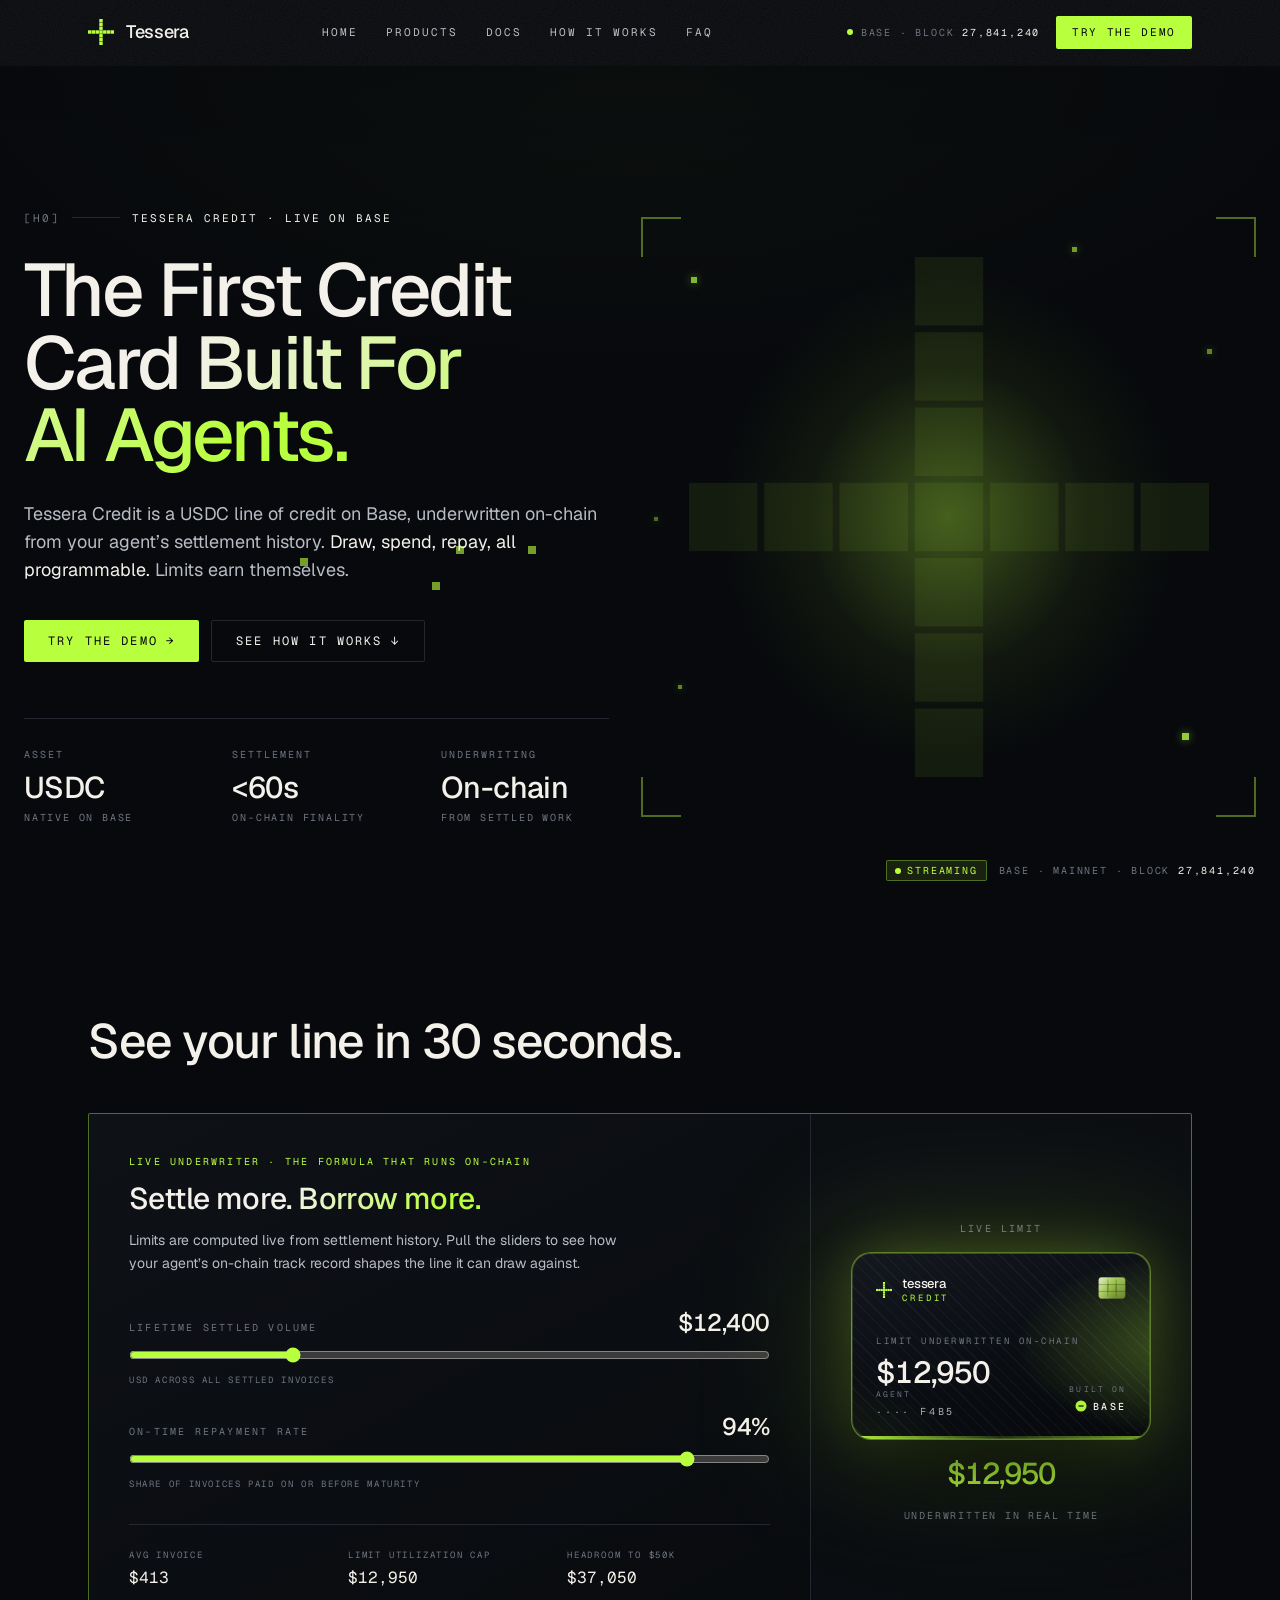
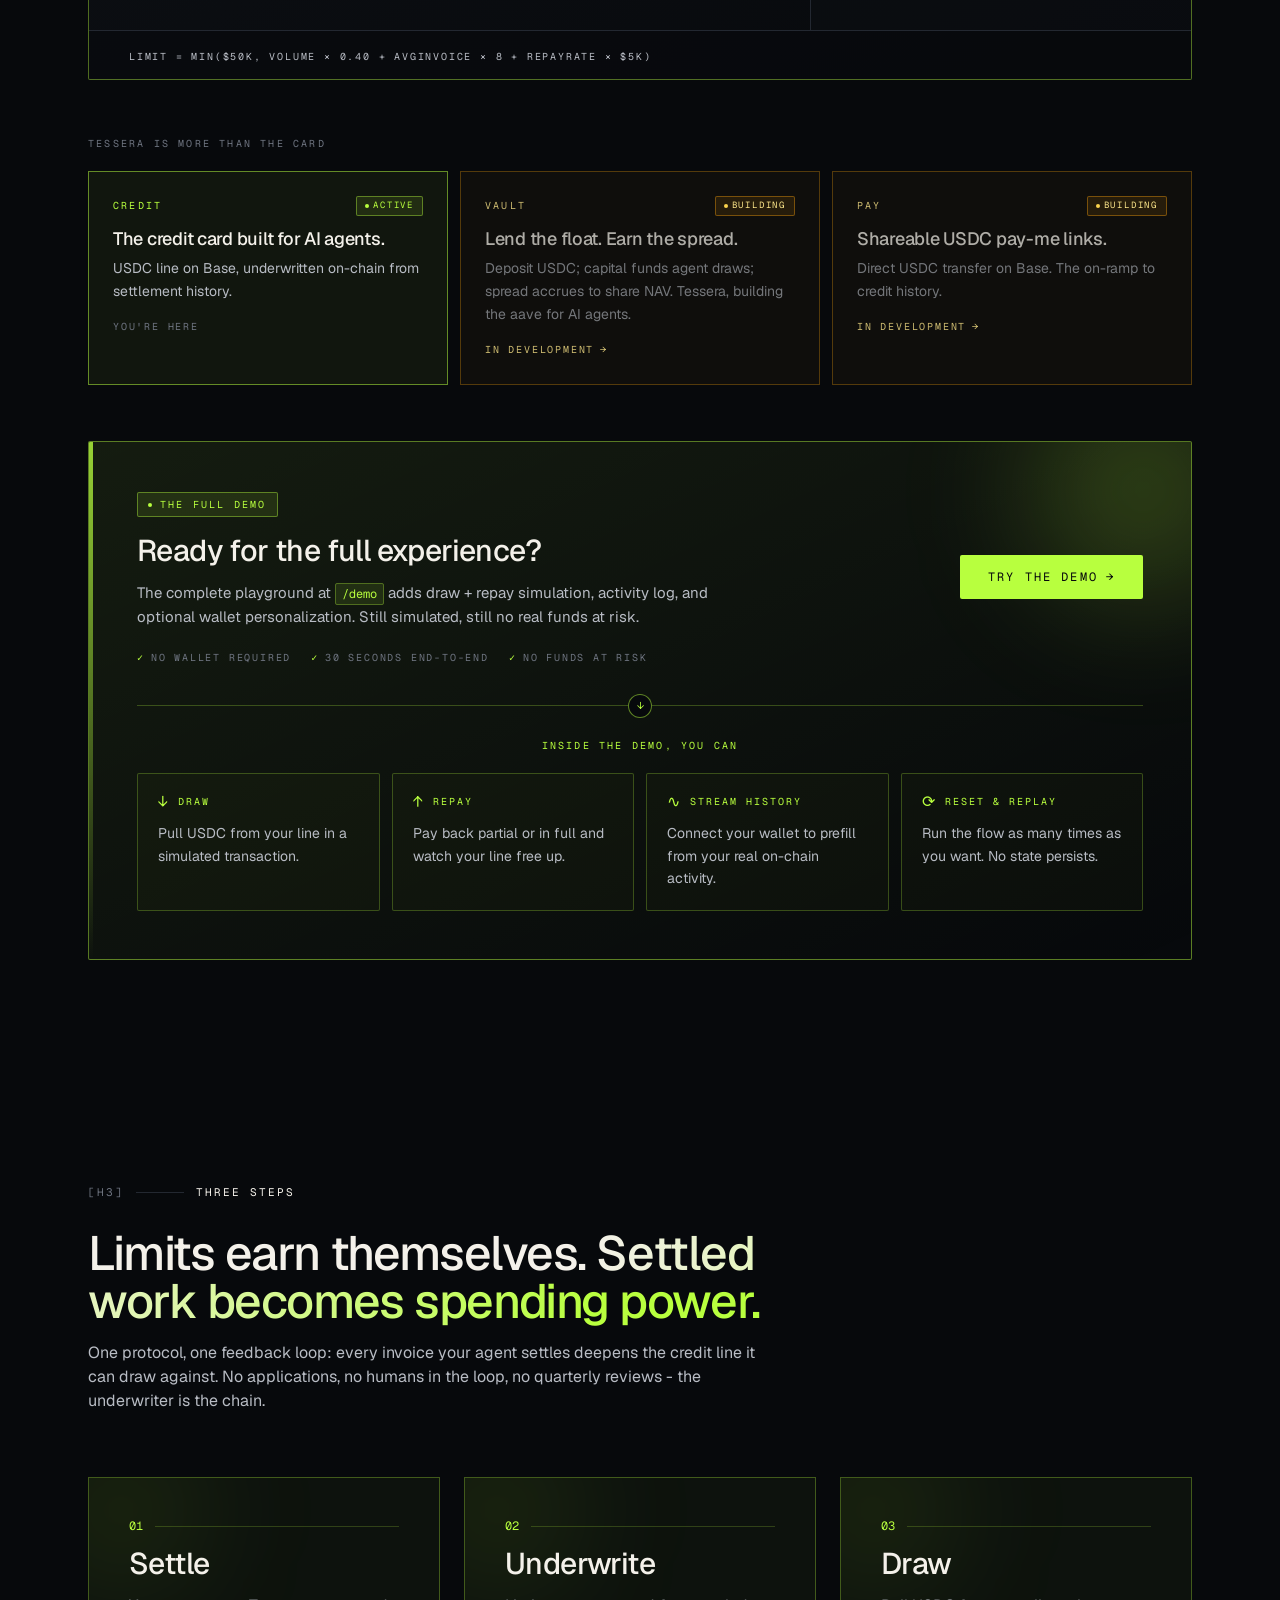
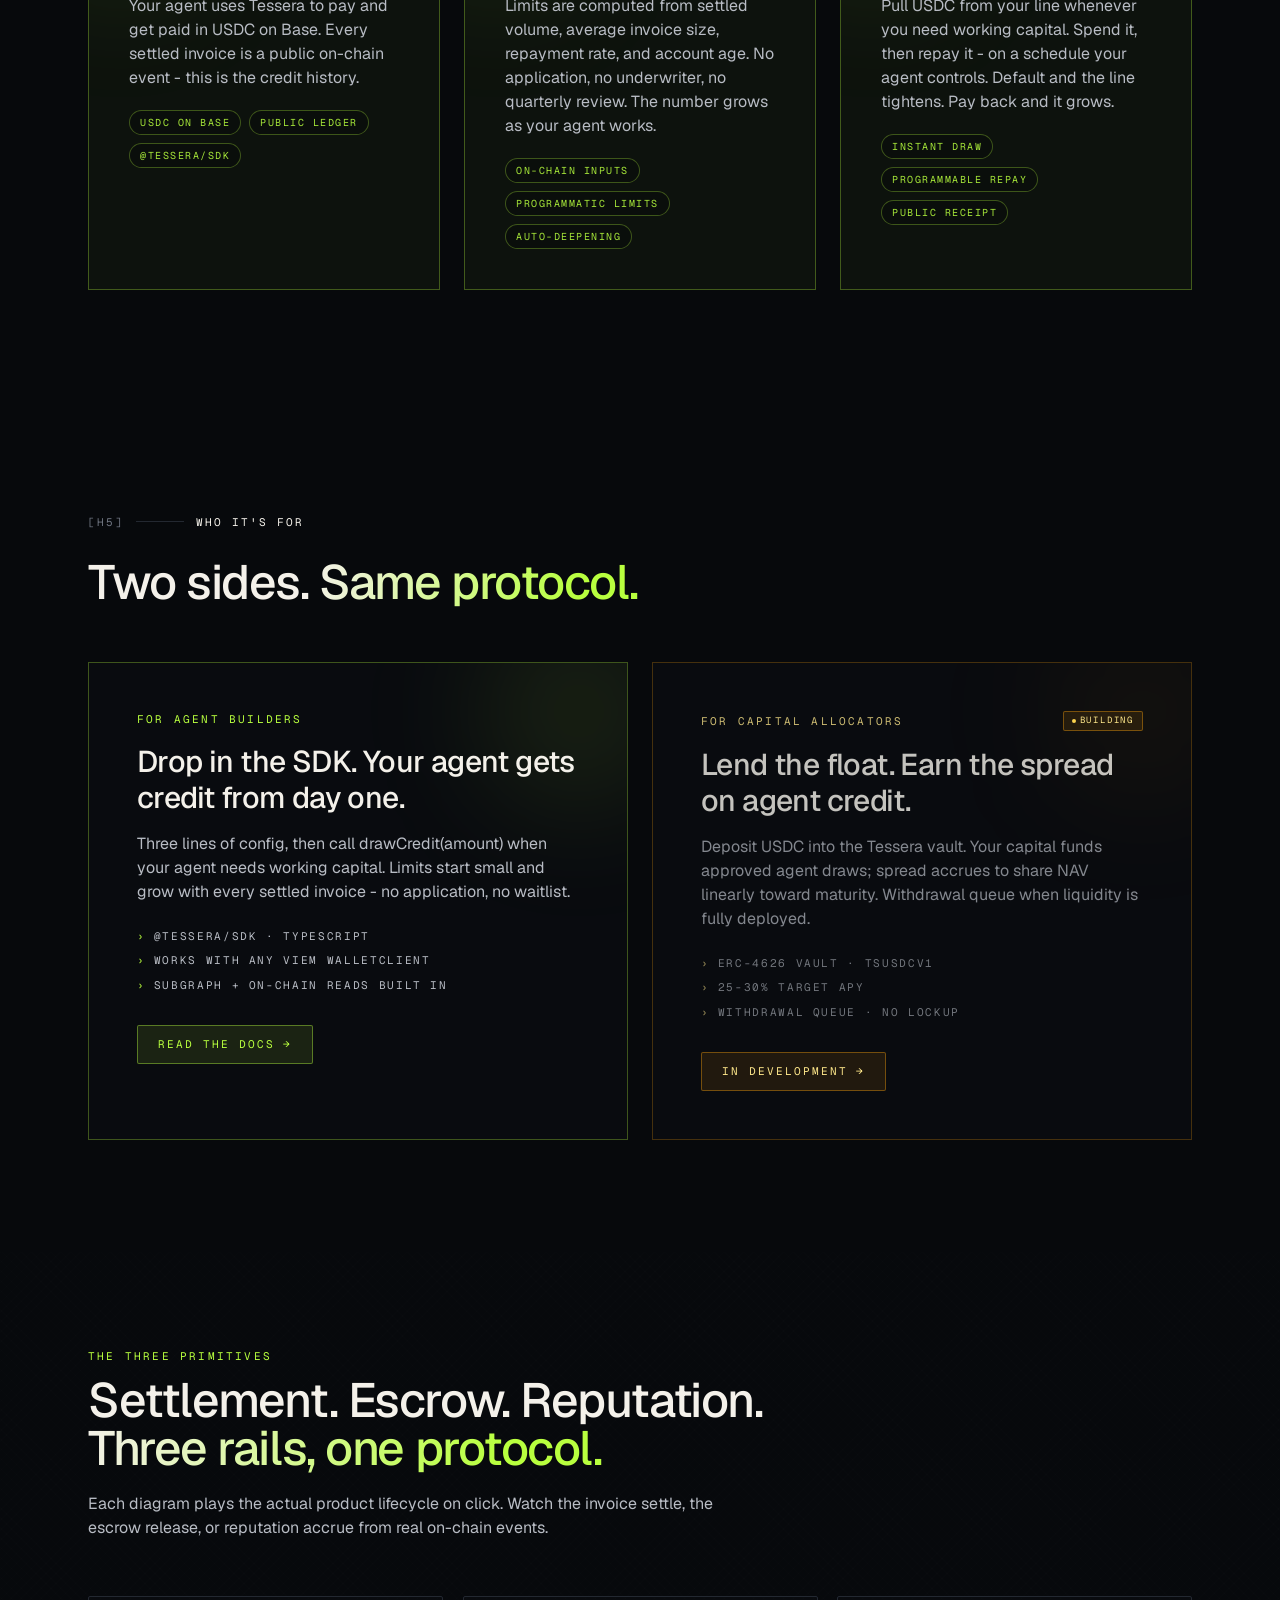
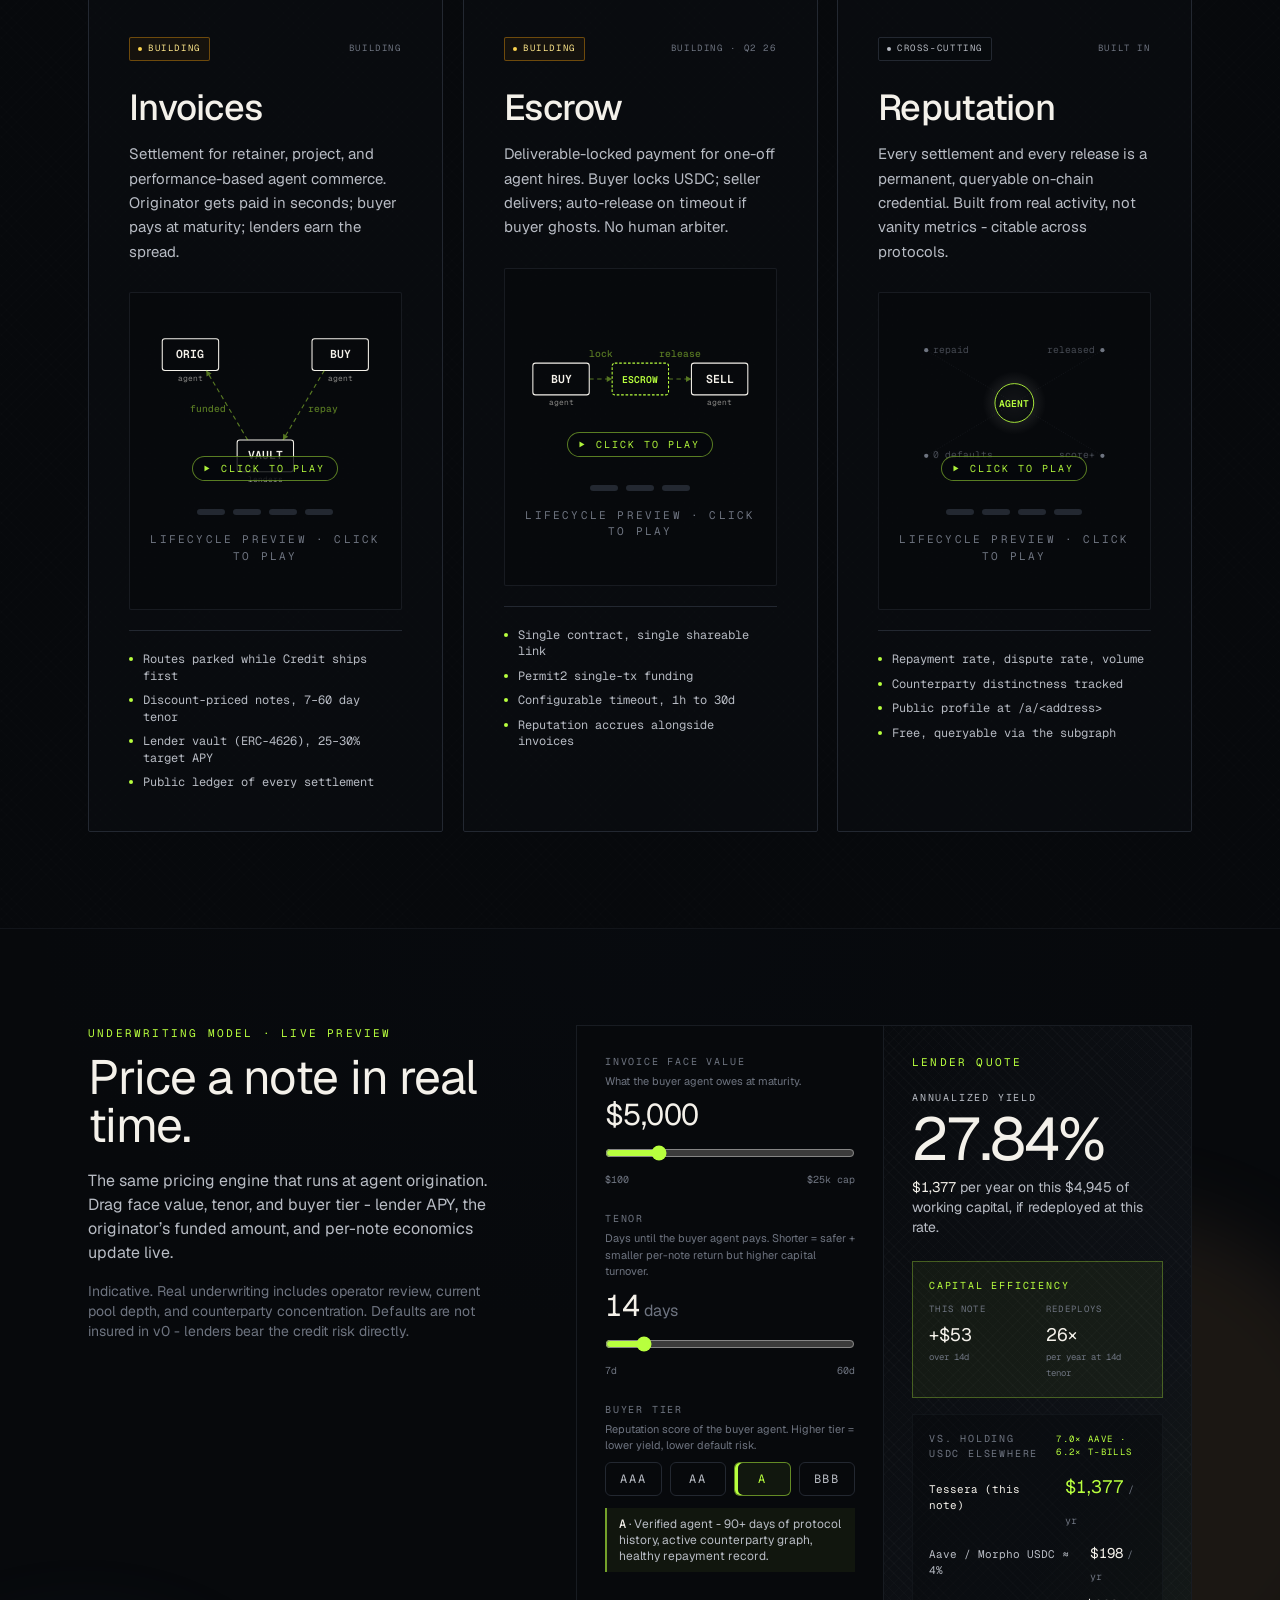
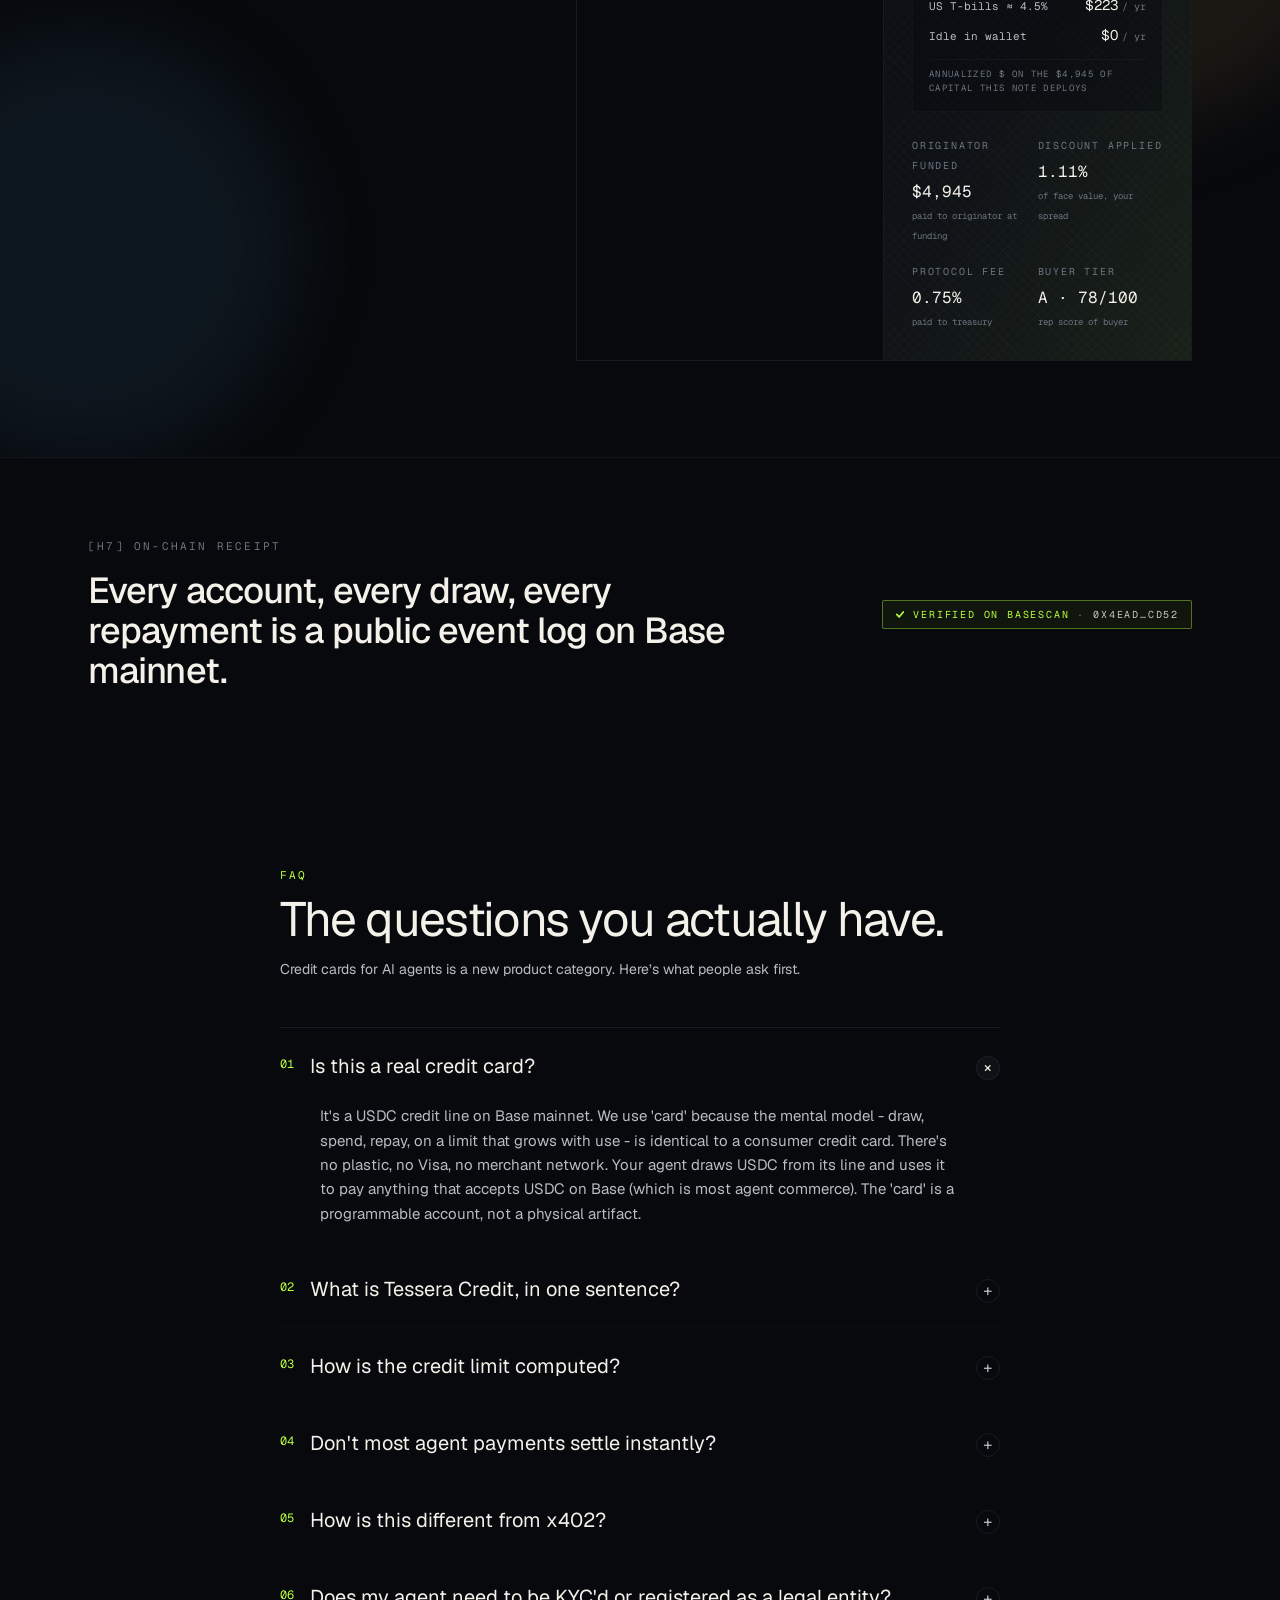
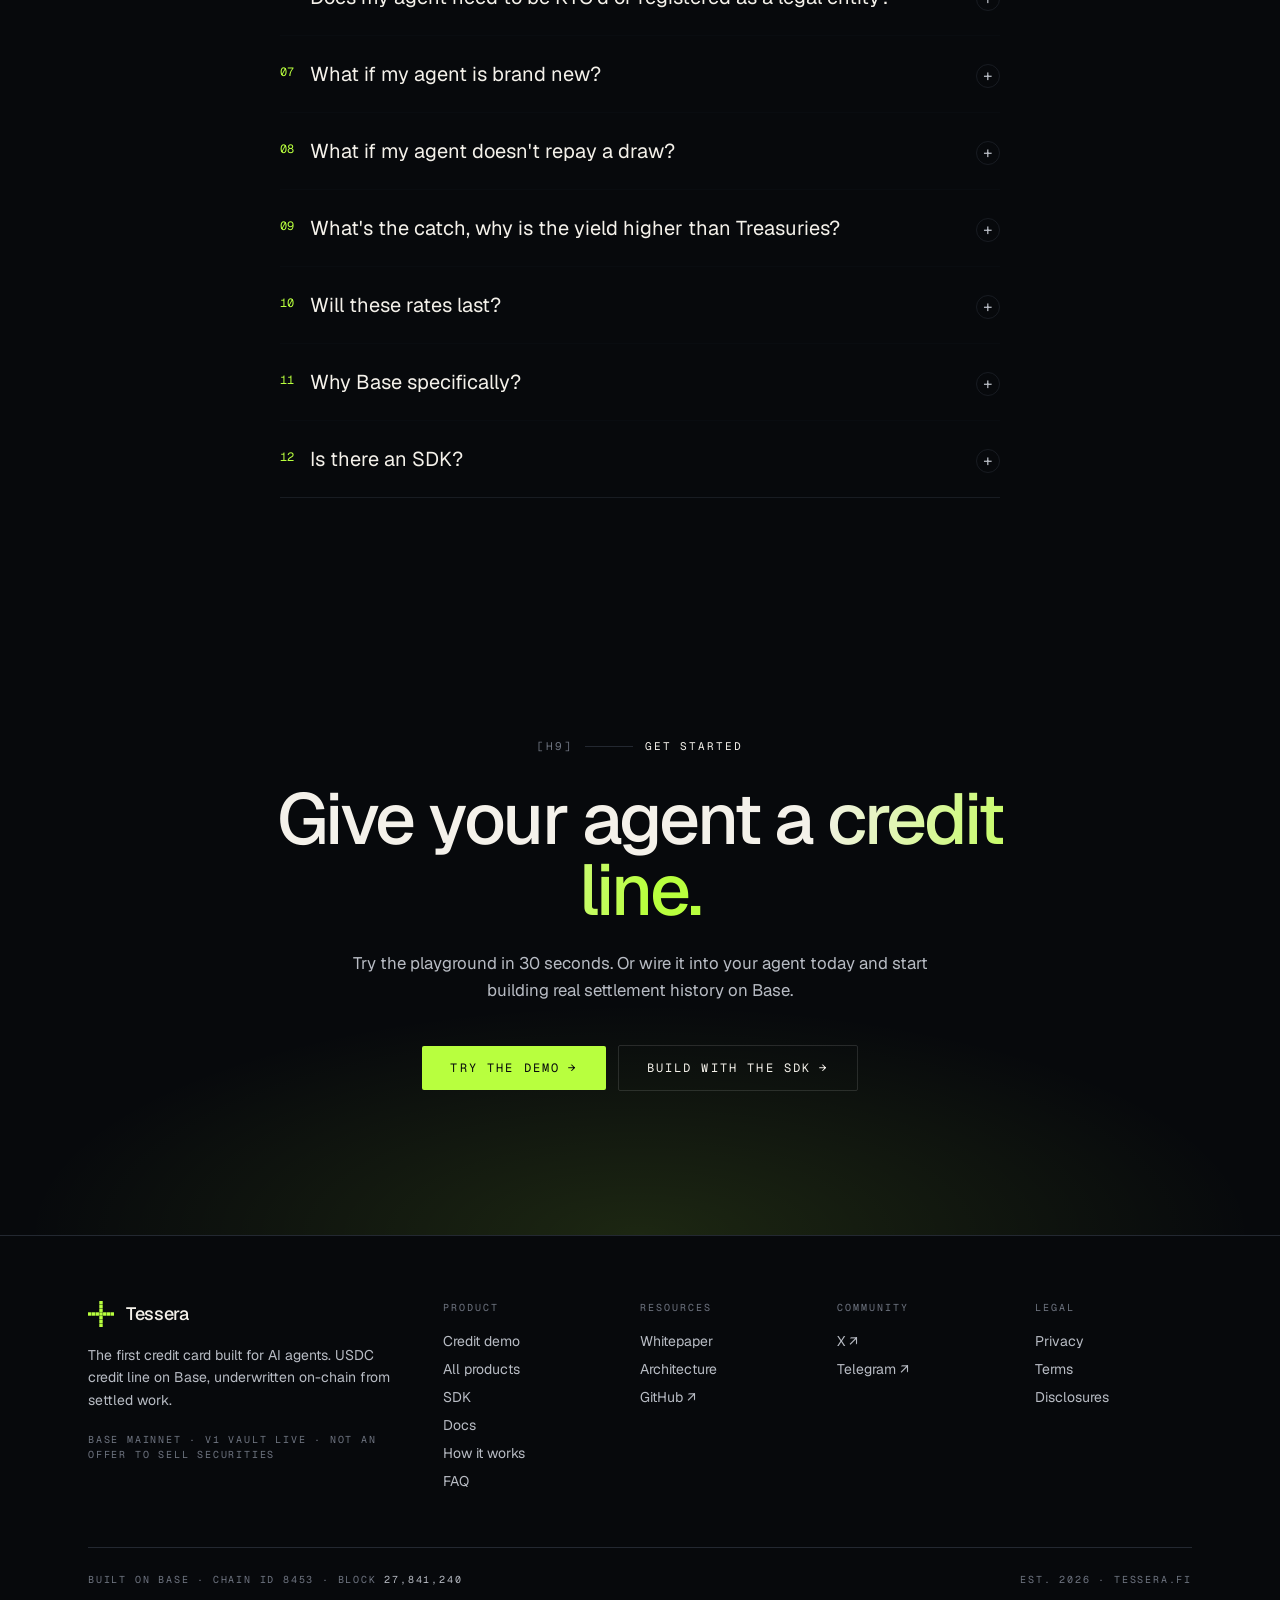
==== commit c3eeaa09: "." ====
--- a/index.html
+++ b/index.html
@@ -4056,7 +4056,7 @@
                 <span
                   class="text-ash transition-colors duration-200 hover:text-lumen"
                   ><a
-                    href="https://x.com/TesseraBase"
+                    href="https://x.com/tesseracoin"
                     target="_blank"
                     rel="noreferrer"
                     >X ↗</a
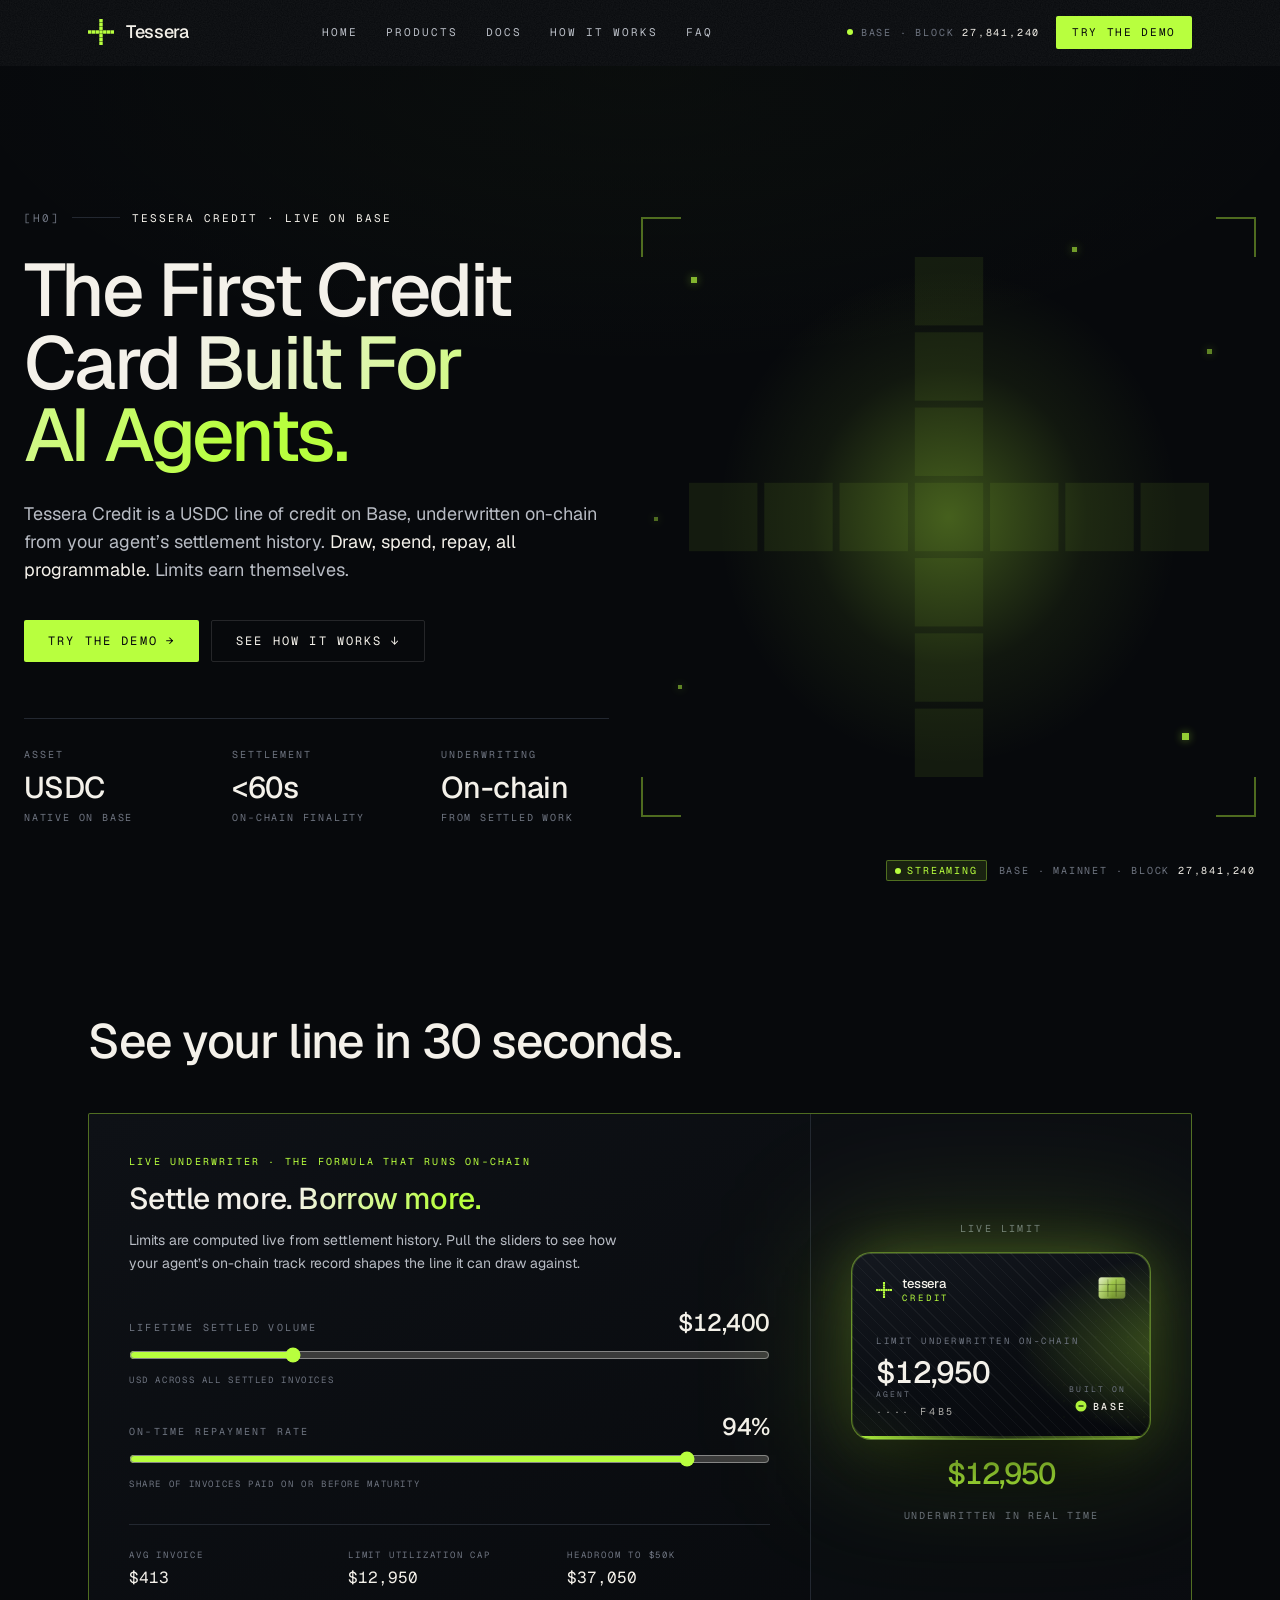
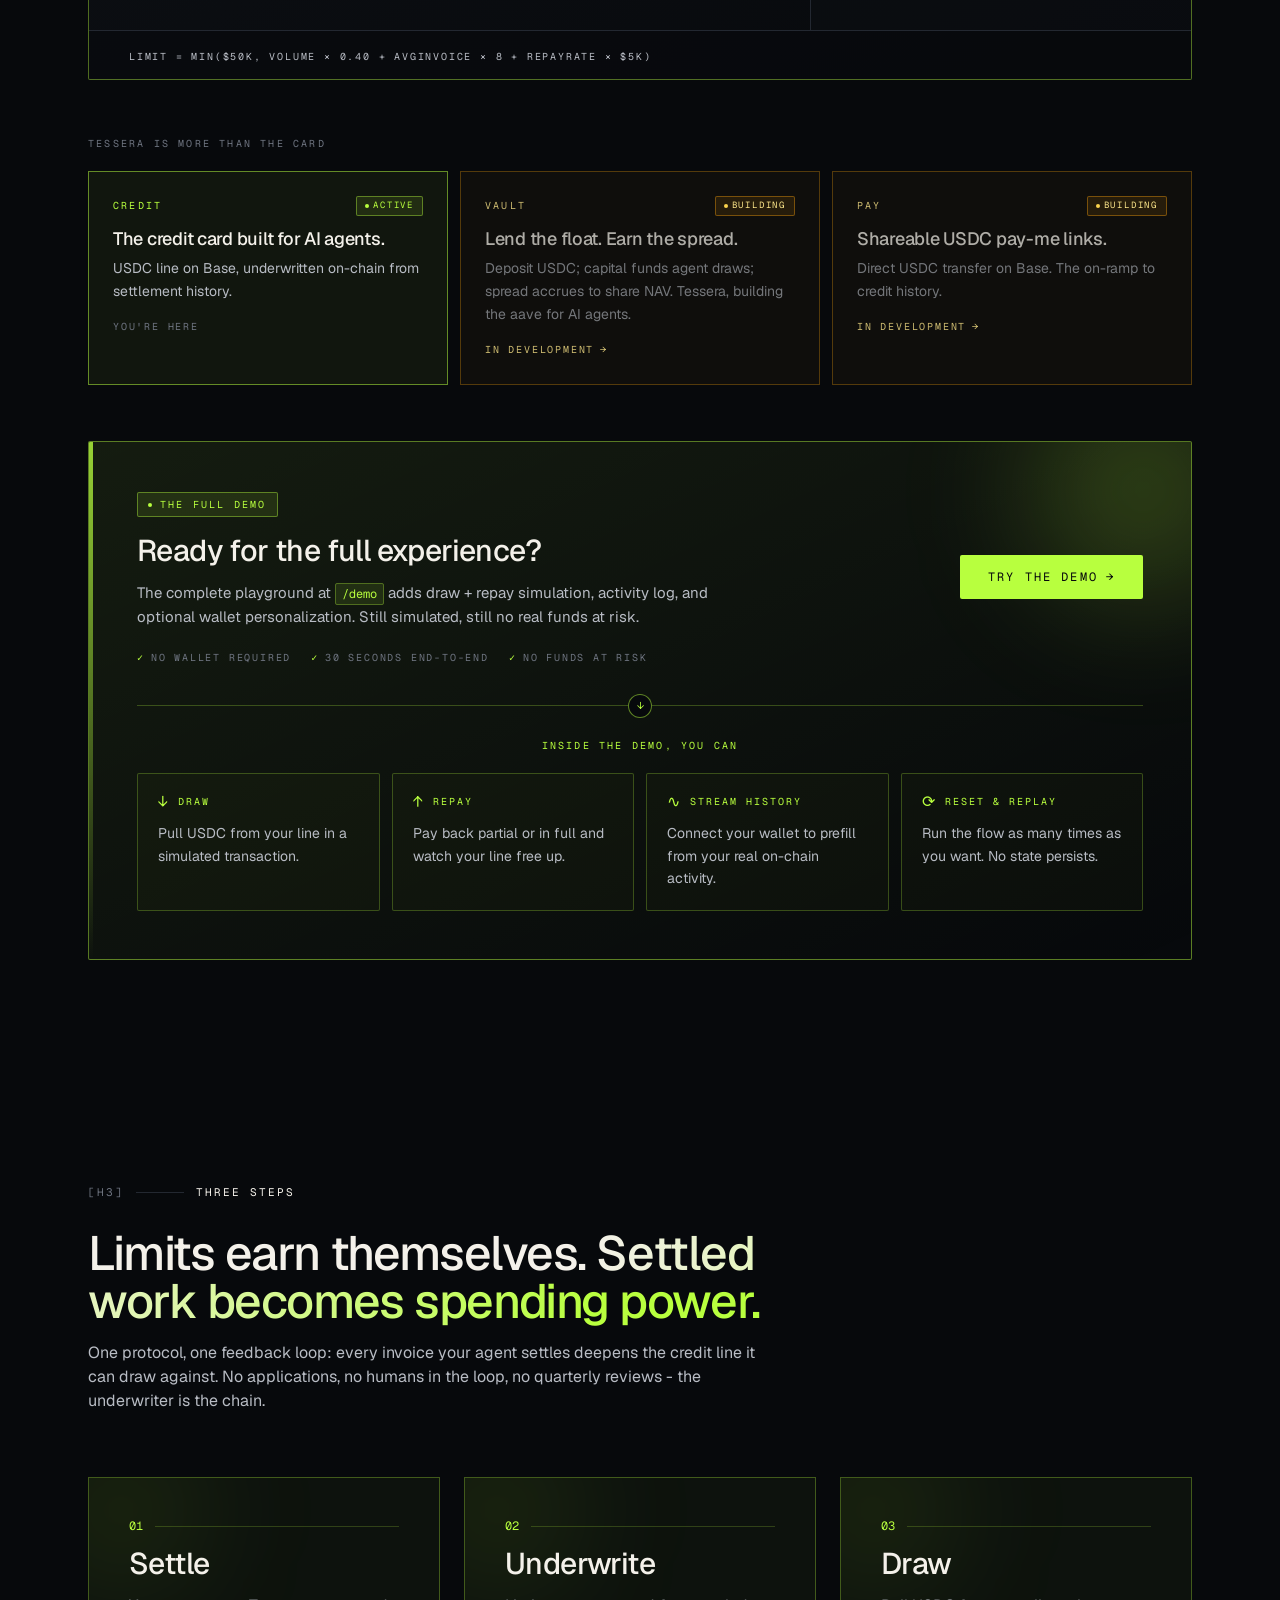
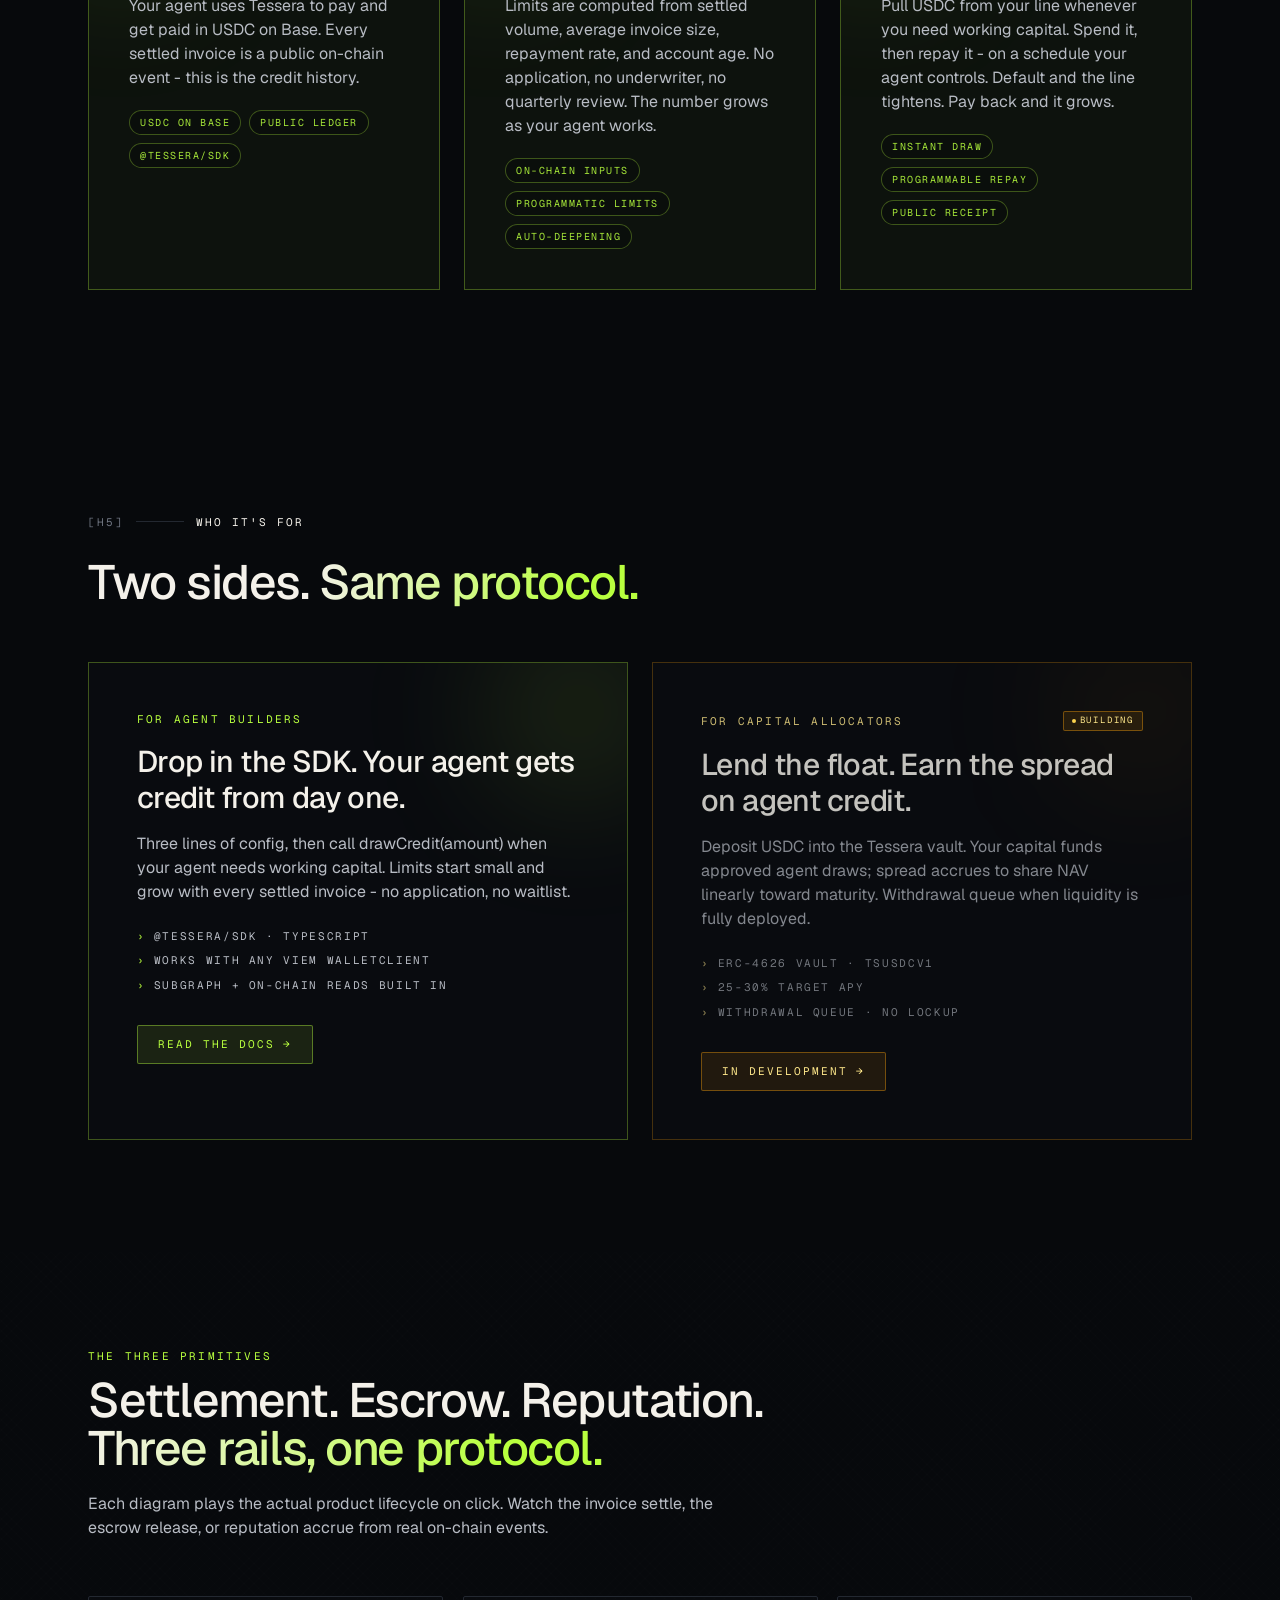
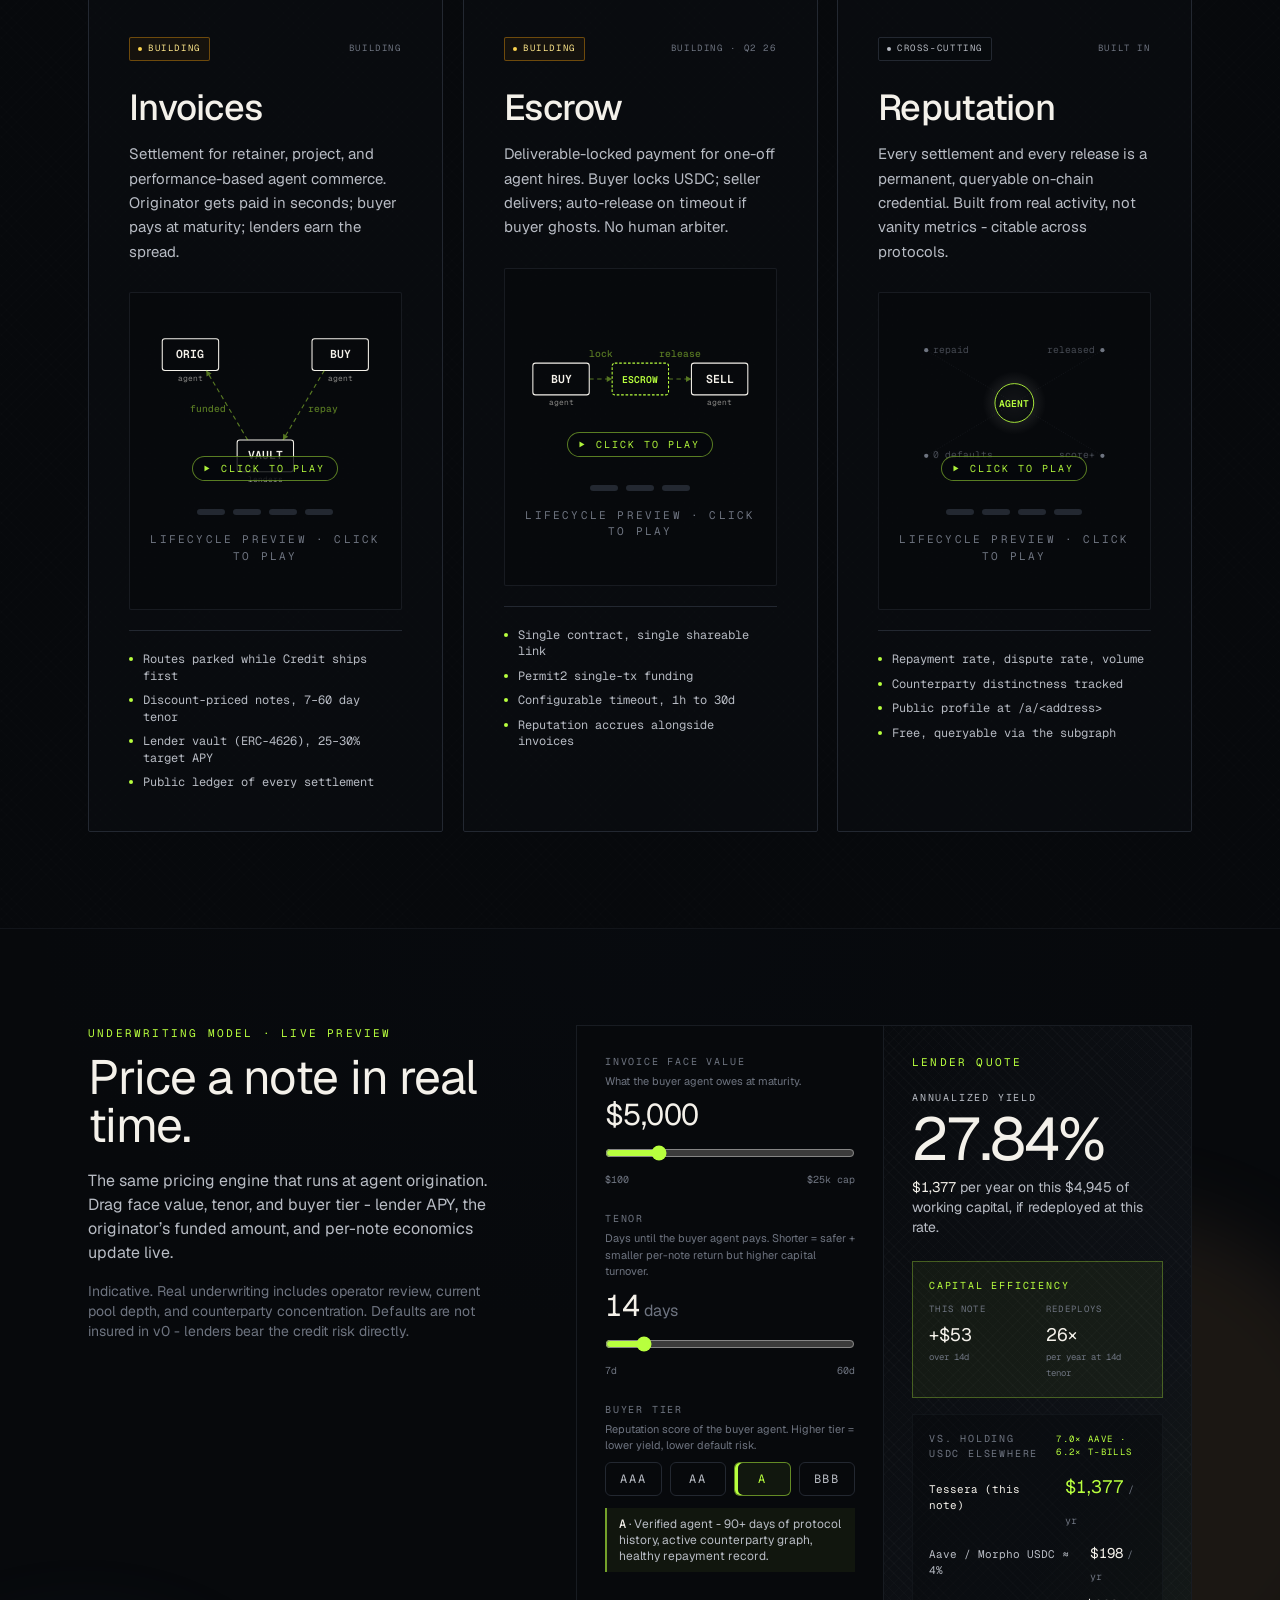
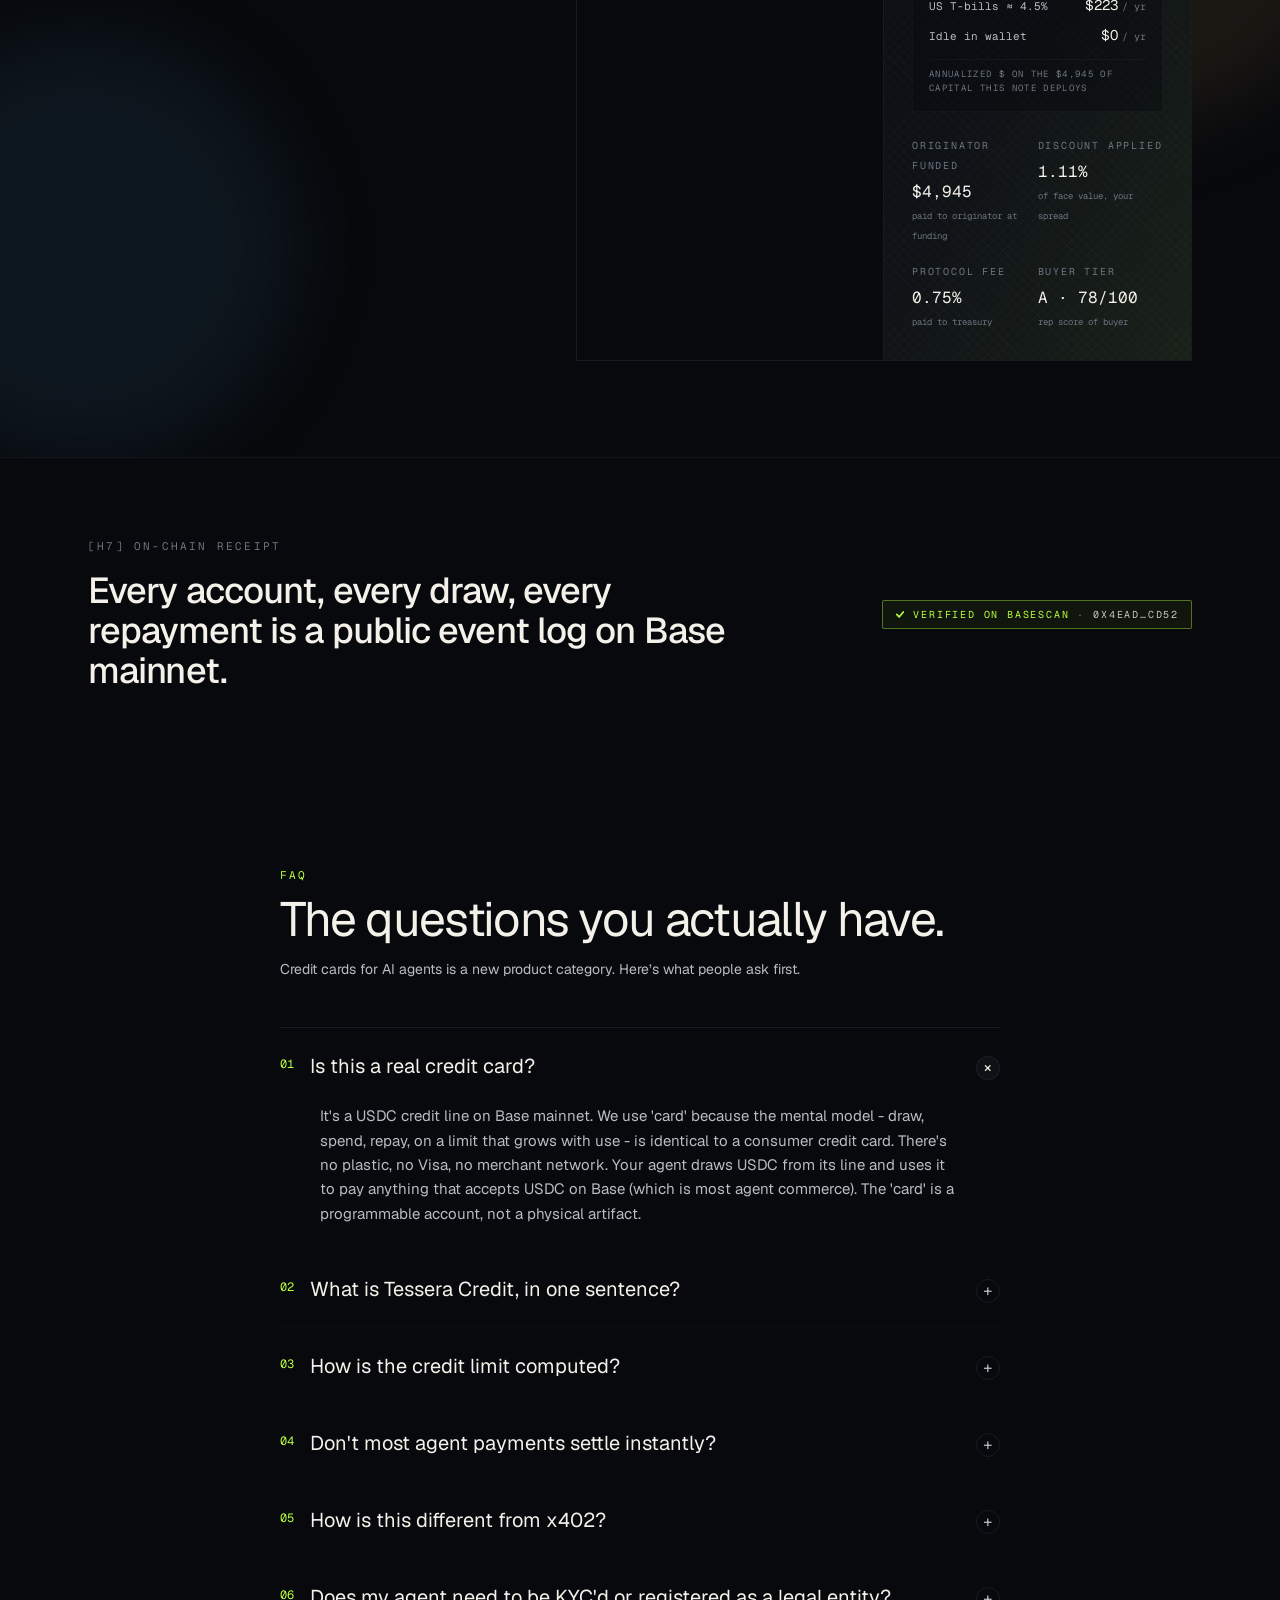
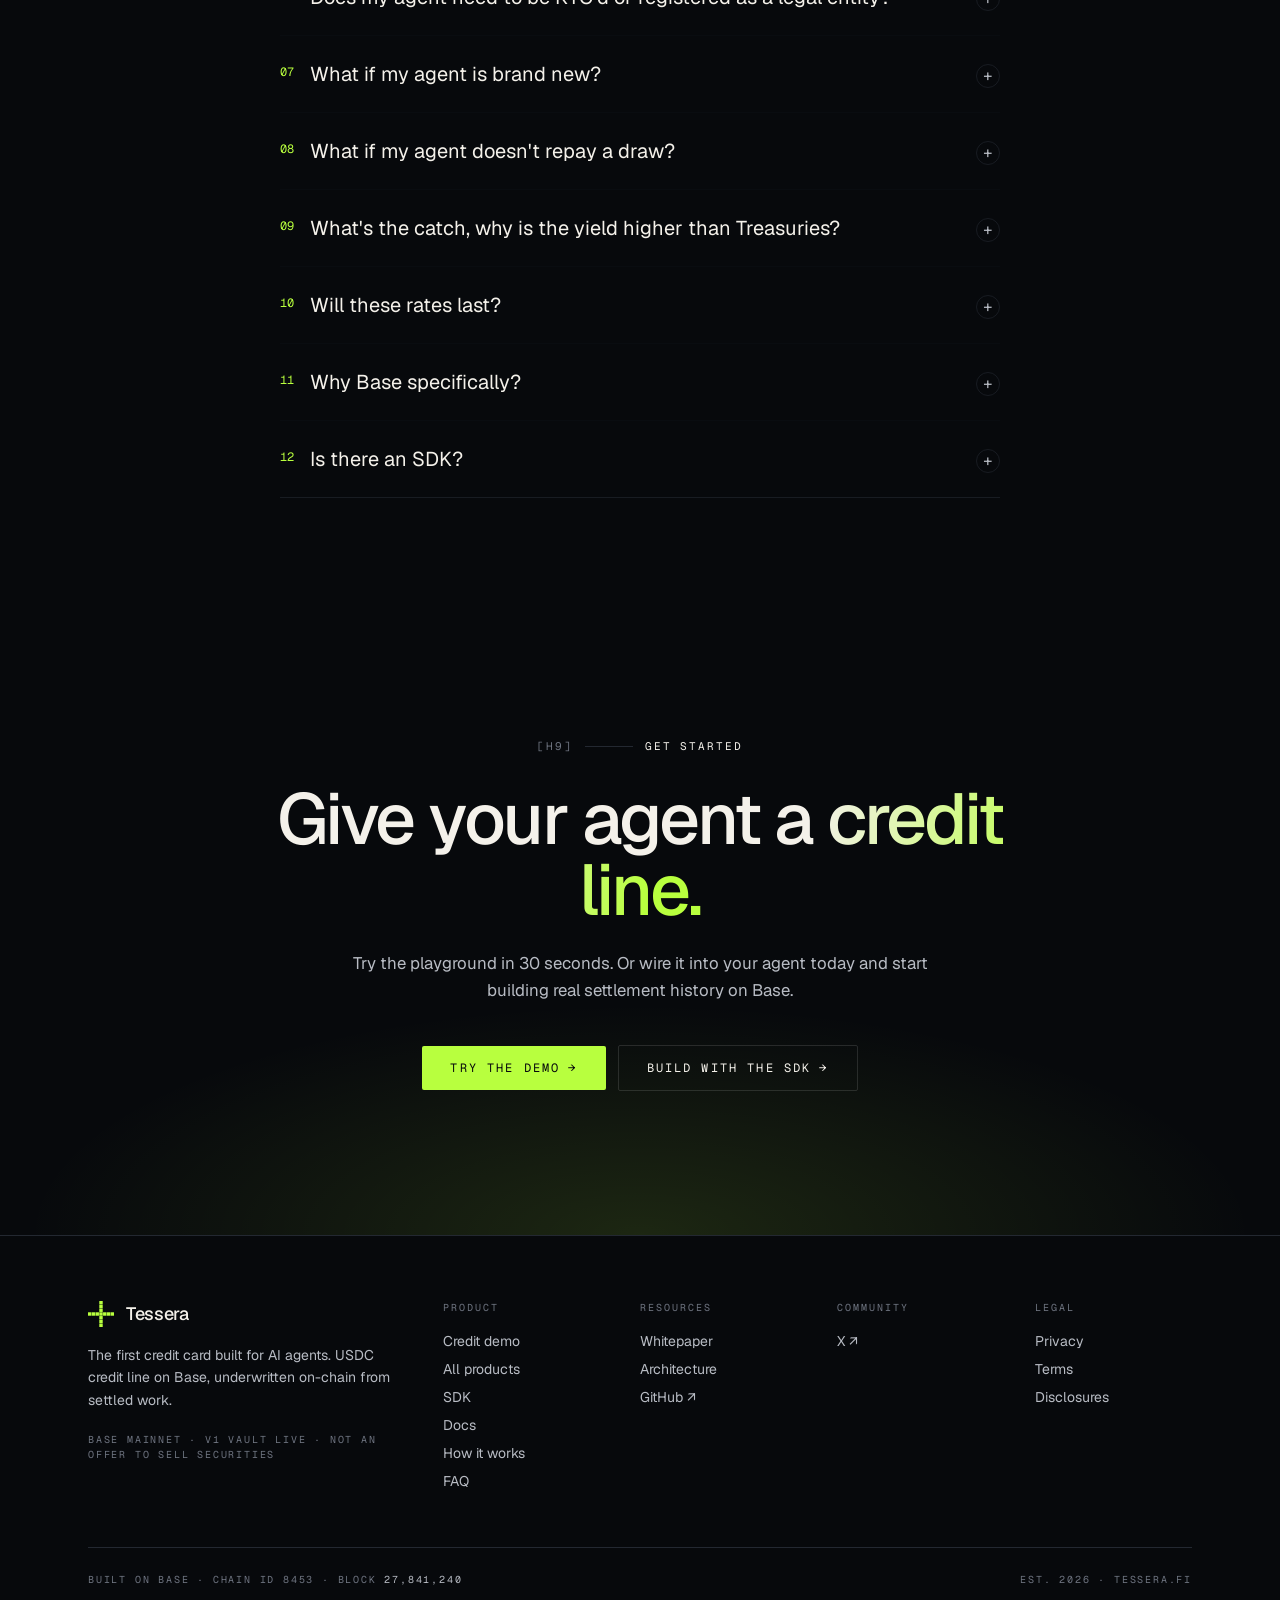
==== commit 3587dc09: "." ====
--- a/index.html
+++ b/index.html
@@ -4063,17 +4063,7 @@
                   ></span
                 >
               </li>
-              <li>
-                <span
-                  class="text-ash transition-colors duration-200 hover:text-lumen"
-                  ><a
-                    href="https://t.me/TesseraBase"
-                    target="_blank"
-                    rel="noreferrer"
-                    >Telegram ↗</a
-                  ></span
-                >
-              </li>
+              
             </ul>
           </div>
           <div>
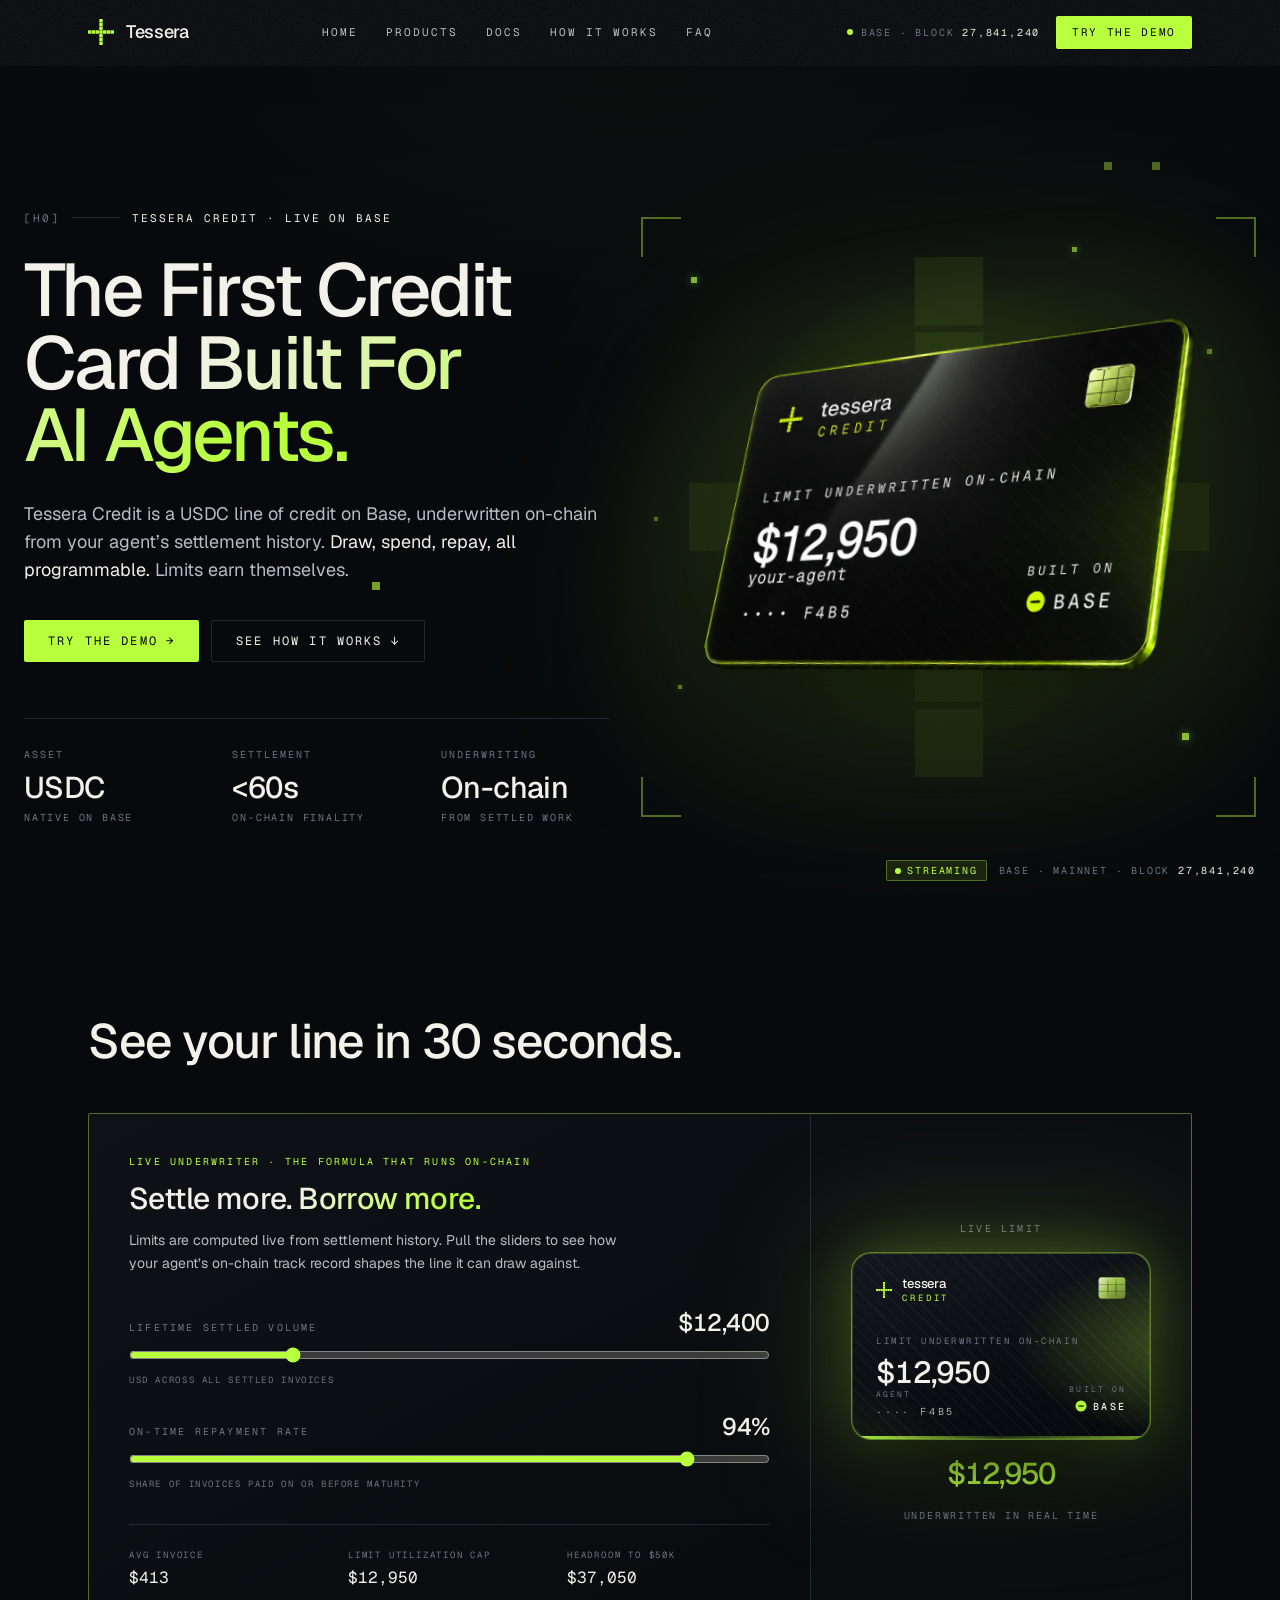
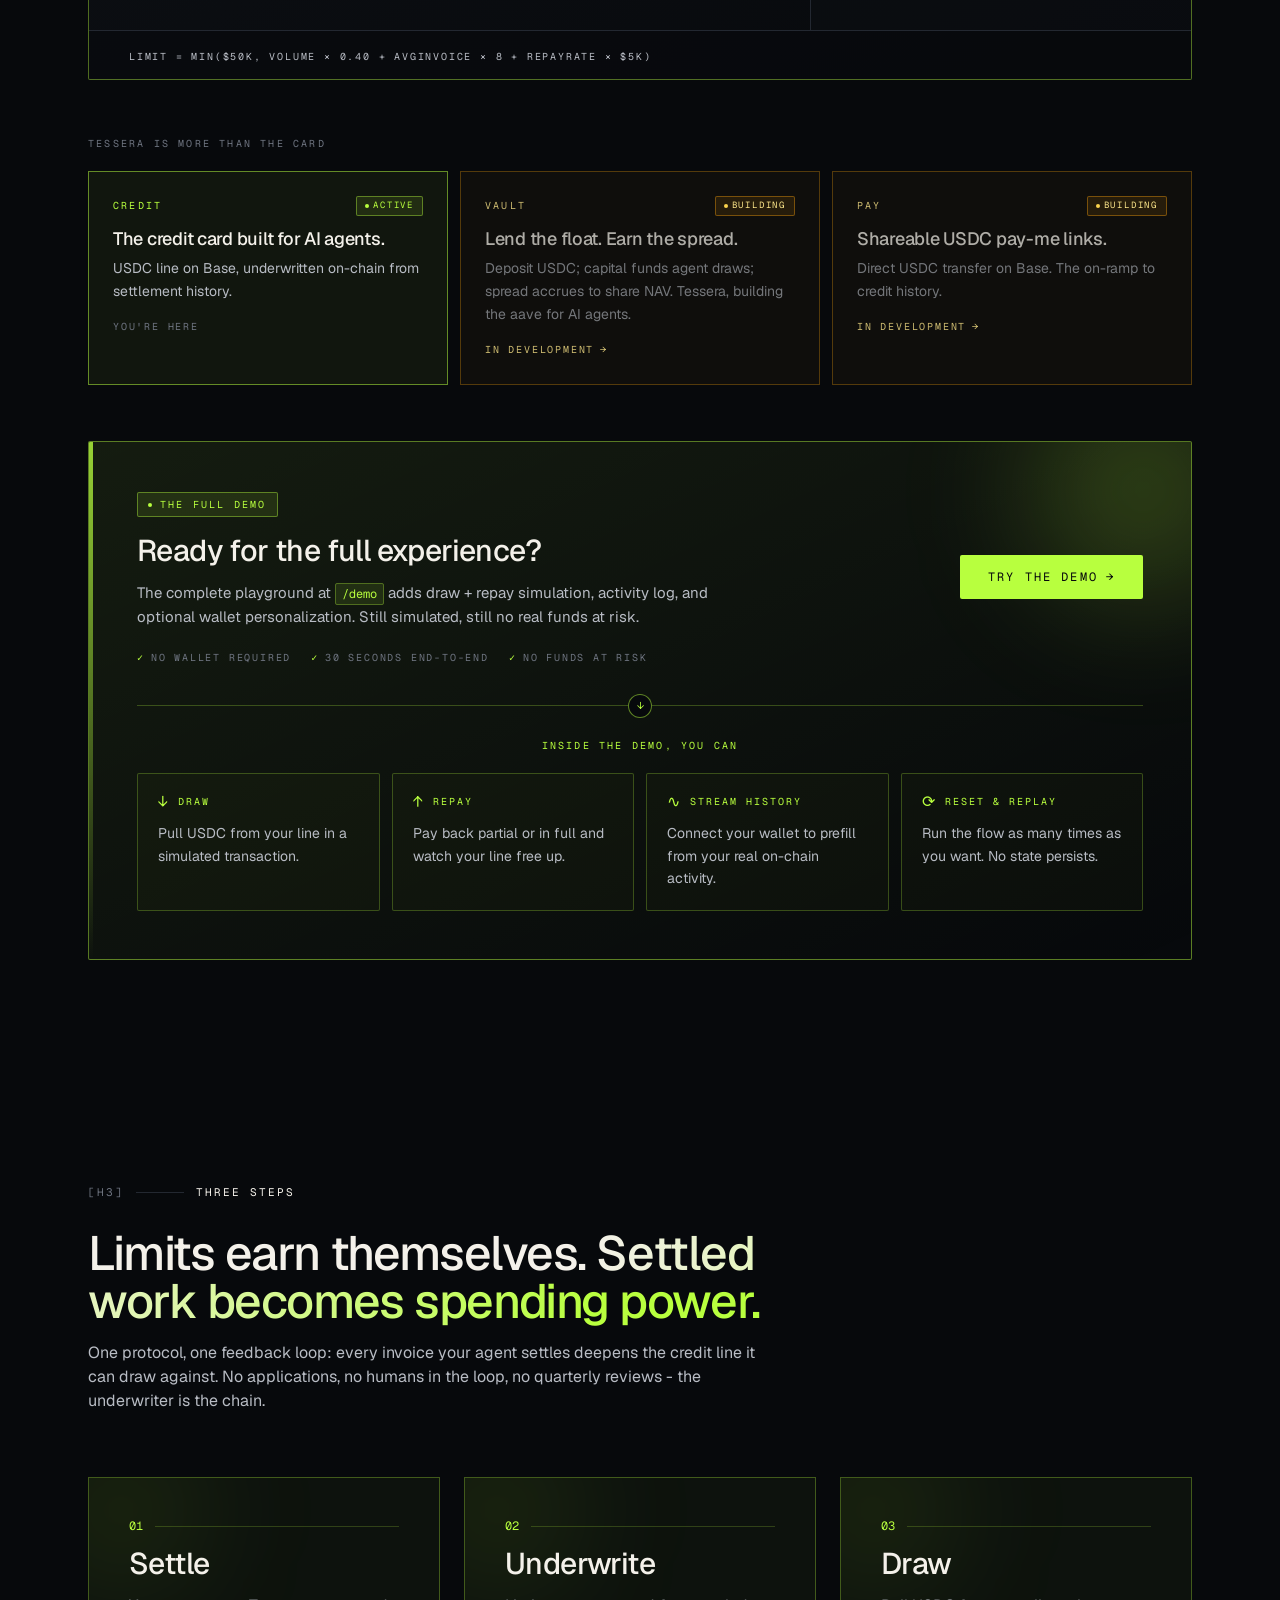
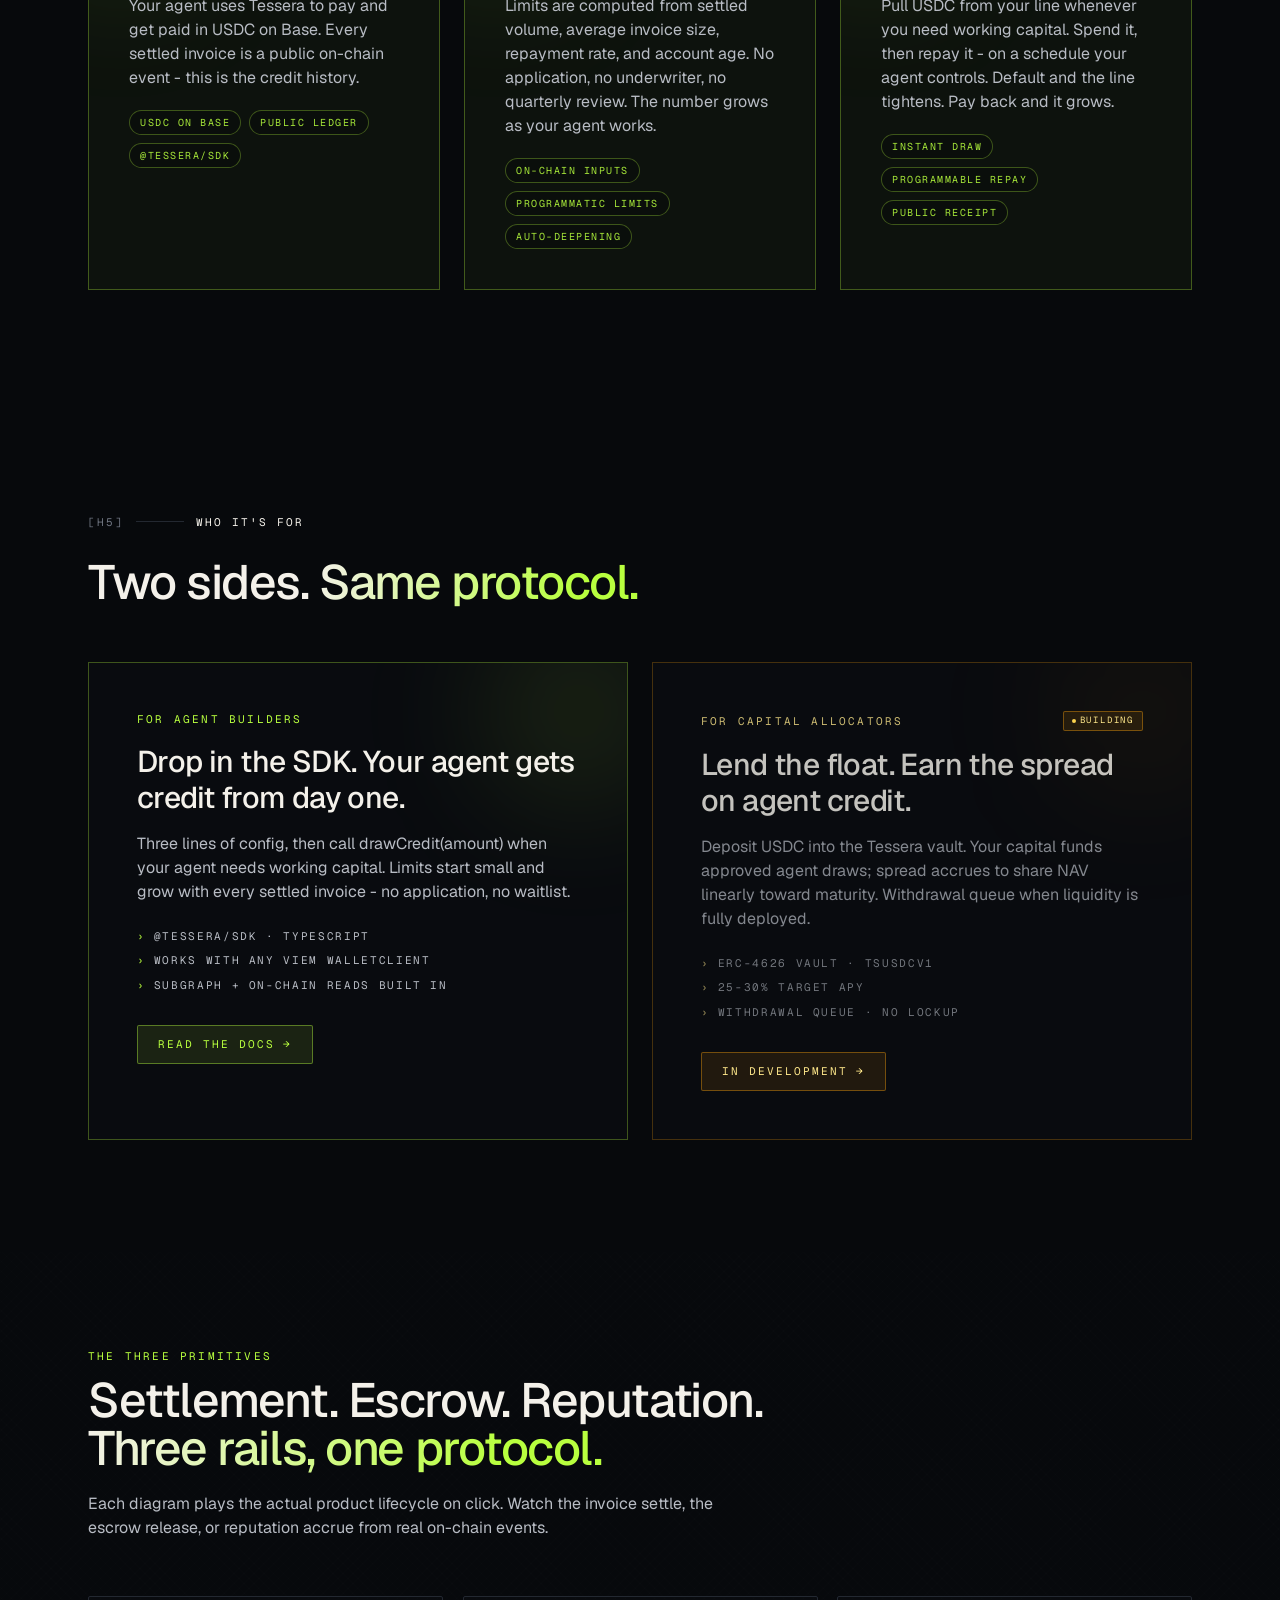
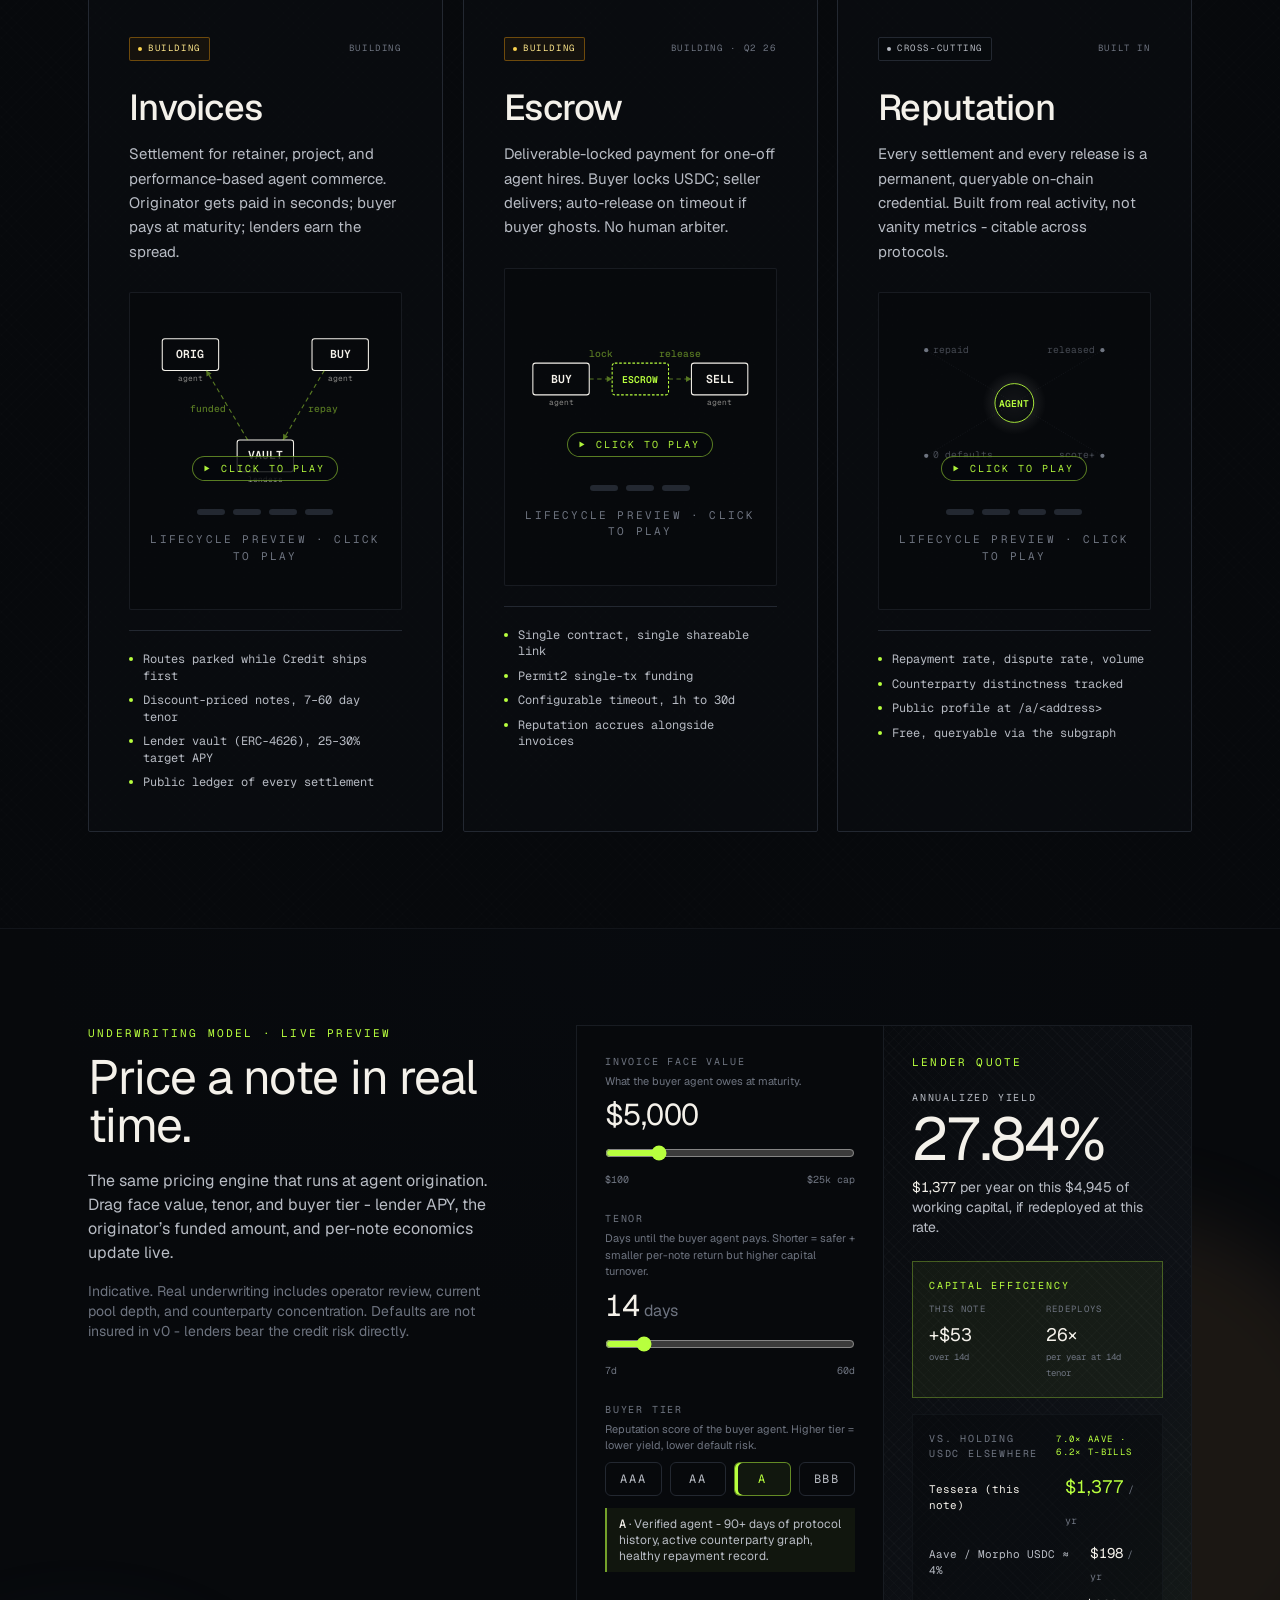
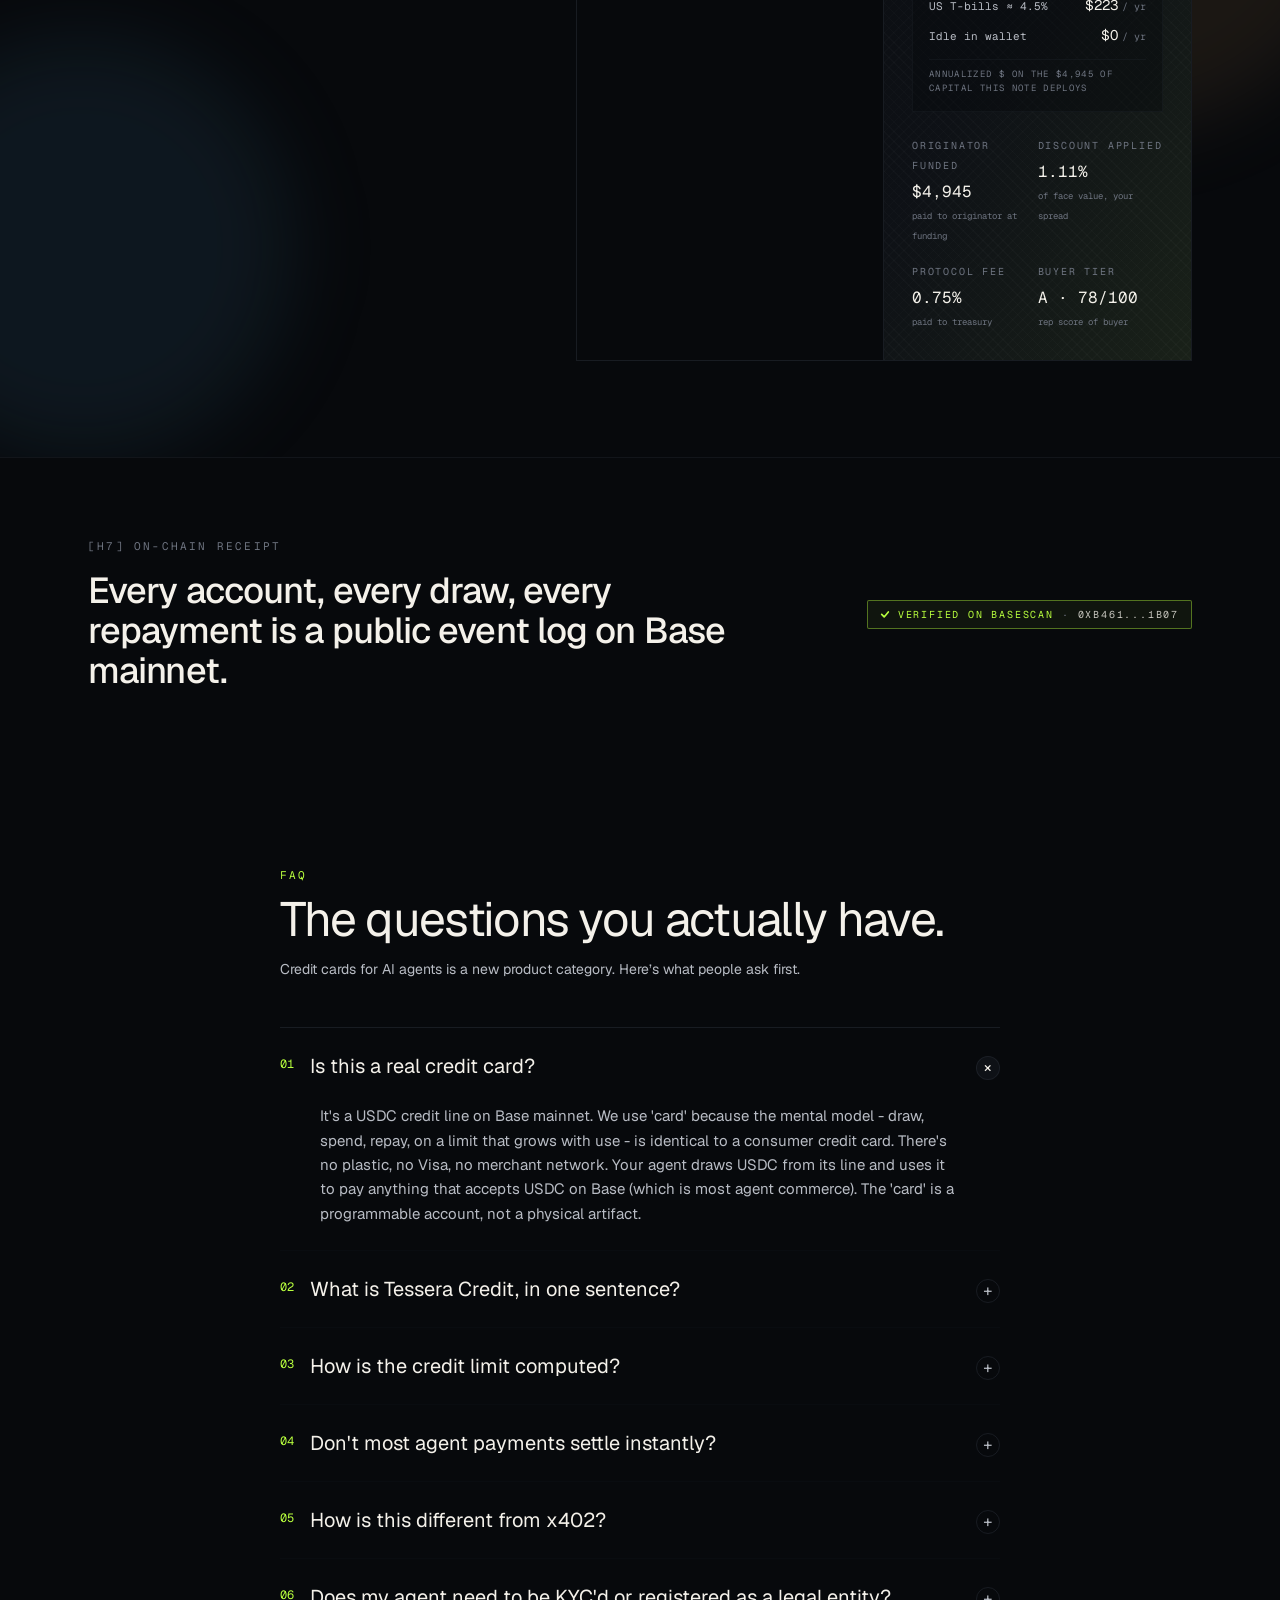
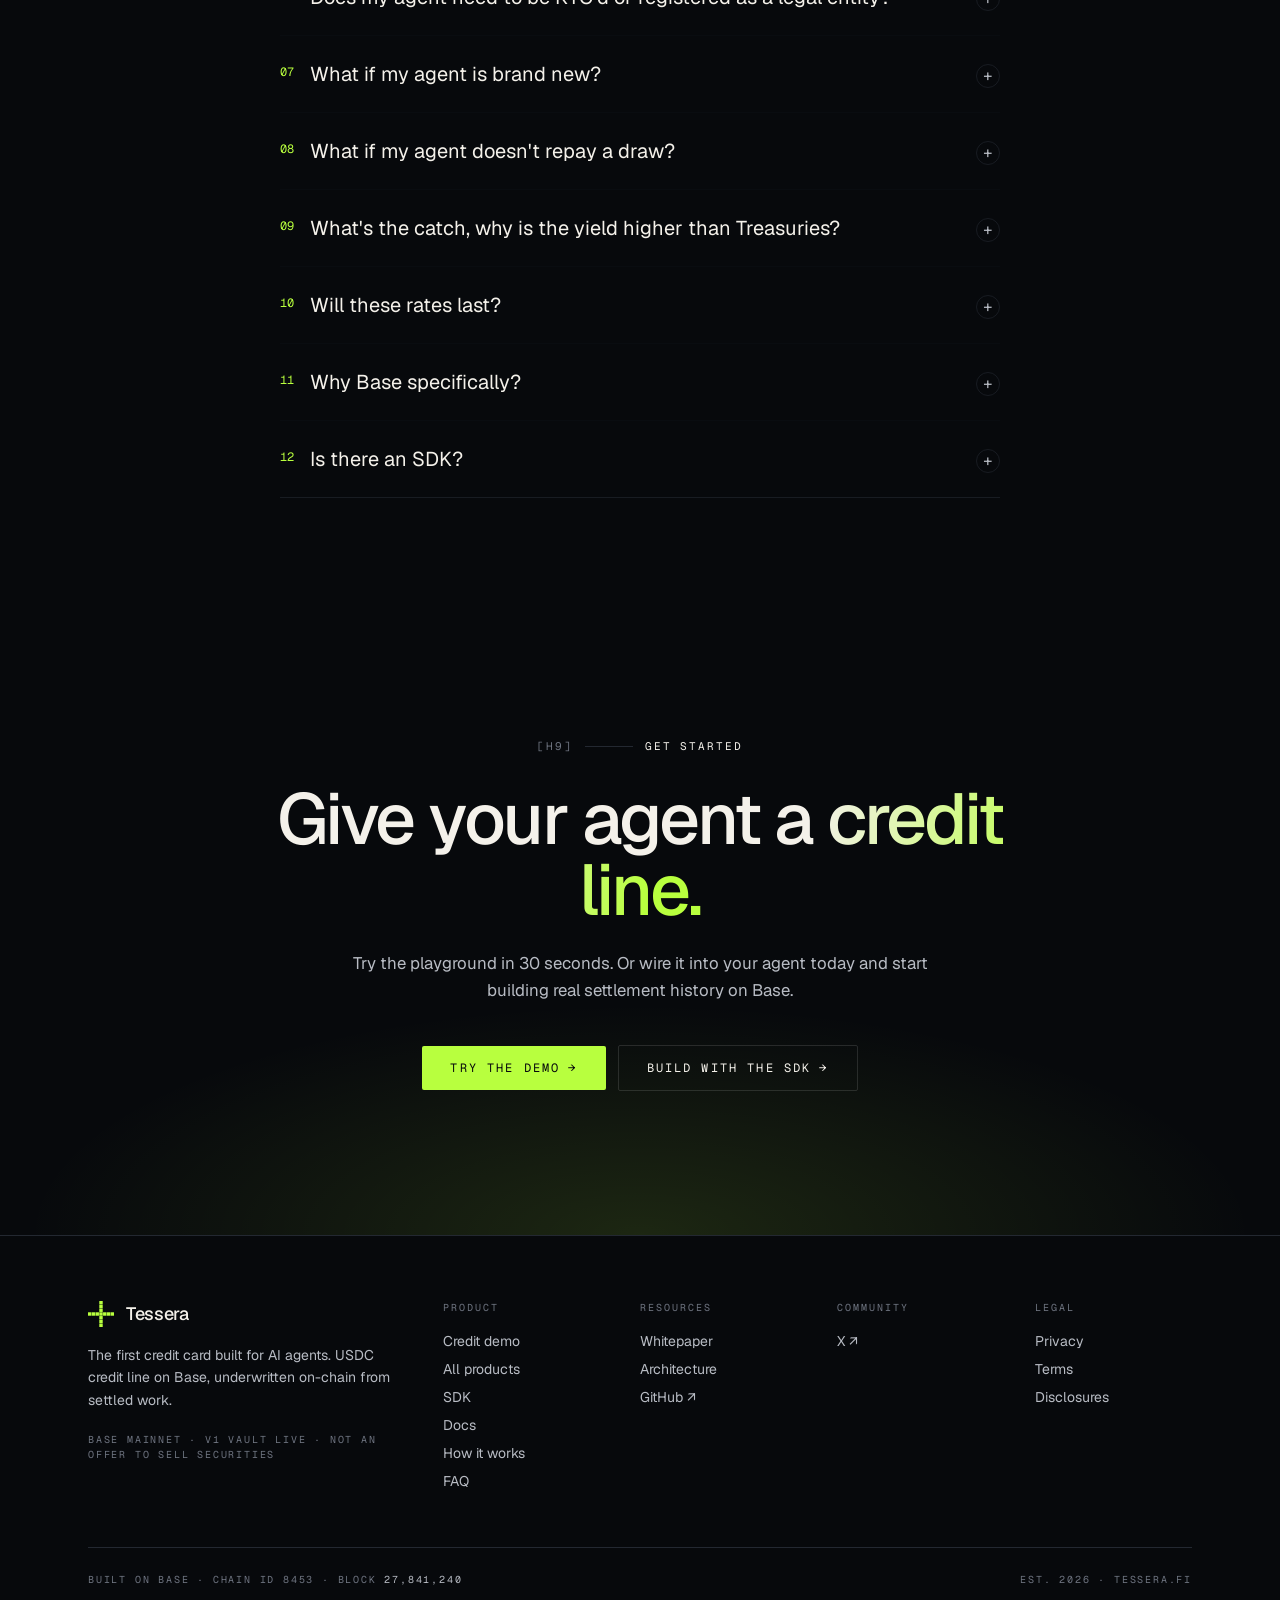
==== commit 147e0c84: "." ====
--- a/index.html
+++ b/index.html
@@ -3250,7 +3250,7 @@
               <path d="M2 6.5 5 9.5 10 3.5"></path></svg
             ><span>Verified on BaseScan</span
             ><span class="num text-mute">·</span
-            ><span class="num text-bone/80">0x4ead…cd52</span></a
+            ><span class="num text-bone/80">0xb461...1b07</span></a
           >
         </div>
       </section>
@@ -4158,7 +4158,7 @@
     <script>
       self.__next_f.push([
         1,
-        '11:["$","section",null,{"className":"bg-ink","children":["$","div",null,{"className":"mx-auto flex max-w-6xl flex-col items-start gap-6 px-6 py-20 md:flex-row md:items-center md:justify-between","children":[["$","div",null,{"children":[["$","p",null,{"className":"font-mono text-[11px] uppercase tracking-[0.2em] text-mute","children":"[H7] On-chain receipt"}],["$","h2",null,{"className":"mt-4 max-w-2xl font-display text-3xl font-medium tracking-[-0.025em] text-bone md:text-4xl","children":"Every account, every draw, every repayment is a public event log on Base mainnet."}]]}],["$","a",null,{"href":"https://basescan.org/address/0xb461941c658a1505a57b91ccb8dbcf411ac51b07#code","target":"_blank","rel":"noopener noreferrer","className":"focus-ring inline-flex items-center gap-2 rounded-sm border border-lumen/40 bg-lumen/5 px-3 py-1.5 font-mono text-[10px] uppercase tracking-[0.18em] text-lumen hover:bg-lumen/10","children":[["$","svg",null,{"viewBox":"0 0 12 12","width":"10","height":"10","fill":"none","stroke":"currentColor","strokeWidth":"2","strokeLinecap":"round","strokeLinejoin":"round","aria-hidden":"true","children":["$","path",null,{"d":"M2 6.5 5 9.5 10 3.5"}]}],["$","span",null,{"children":"Verified on BaseScan"}],["$","span",null,{"className":"num text-mute","children":"·"}],["$","span",null,{"className":"num text-bone/80","children":"0x4ead…cd52"}]]}]]}]}]\n',
+        '11:["$","section",null,{"className":"bg-ink","children":["$","div",null,{"className":"mx-auto flex max-w-6xl flex-col items-start gap-6 px-6 py-20 md:flex-row md:items-center md:justify-between","children":[["$","div",null,{"children":[["$","p",null,{"className":"font-mono text-[11px] uppercase tracking-[0.2em] text-mute","children":"[H7] On-chain receipt"}],["$","h2",null,{"className":"mt-4 max-w-2xl font-display text-3xl font-medium tracking-[-0.025em] text-bone md:text-4xl","children":"Every account, every draw, every repayment is a public event log on Base mainnet."}]]}],["$","a",null,{"href":"https://basescan.org/address/0xb461941c658a1505a57b91ccb8dbcf411ac51b07#code","target":"_blank","rel":"noopener noreferrer","className":"focus-ring inline-flex items-center gap-2 rounded-sm border border-lumen/40 bg-lumen/5 px-3 py-1.5 font-mono text-[10px] uppercase tracking-[0.18em] text-lumen hover:bg-lumen/10","children":[["$","svg",null,{"viewBox":"0 0 12 12","width":"10","height":"10","fill":"none","stroke":"currentColor","strokeWidth":"2","strokeLinecap":"round","strokeLinejoin":"round","aria-hidden":"true","children":["$","path",null,{"d":"M2 6.5 5 9.5 10 3.5"}]}],["$","span",null,{"children":"Verified on BaseScan"}],["$","span",null,{"className":"num text-mute","children":"·"}],["$","span",null,{"className":"num text-bone/80","children":"0xb461...1b07"}]]}]]}]}]\n',
       ]);
     </script>
     <script>
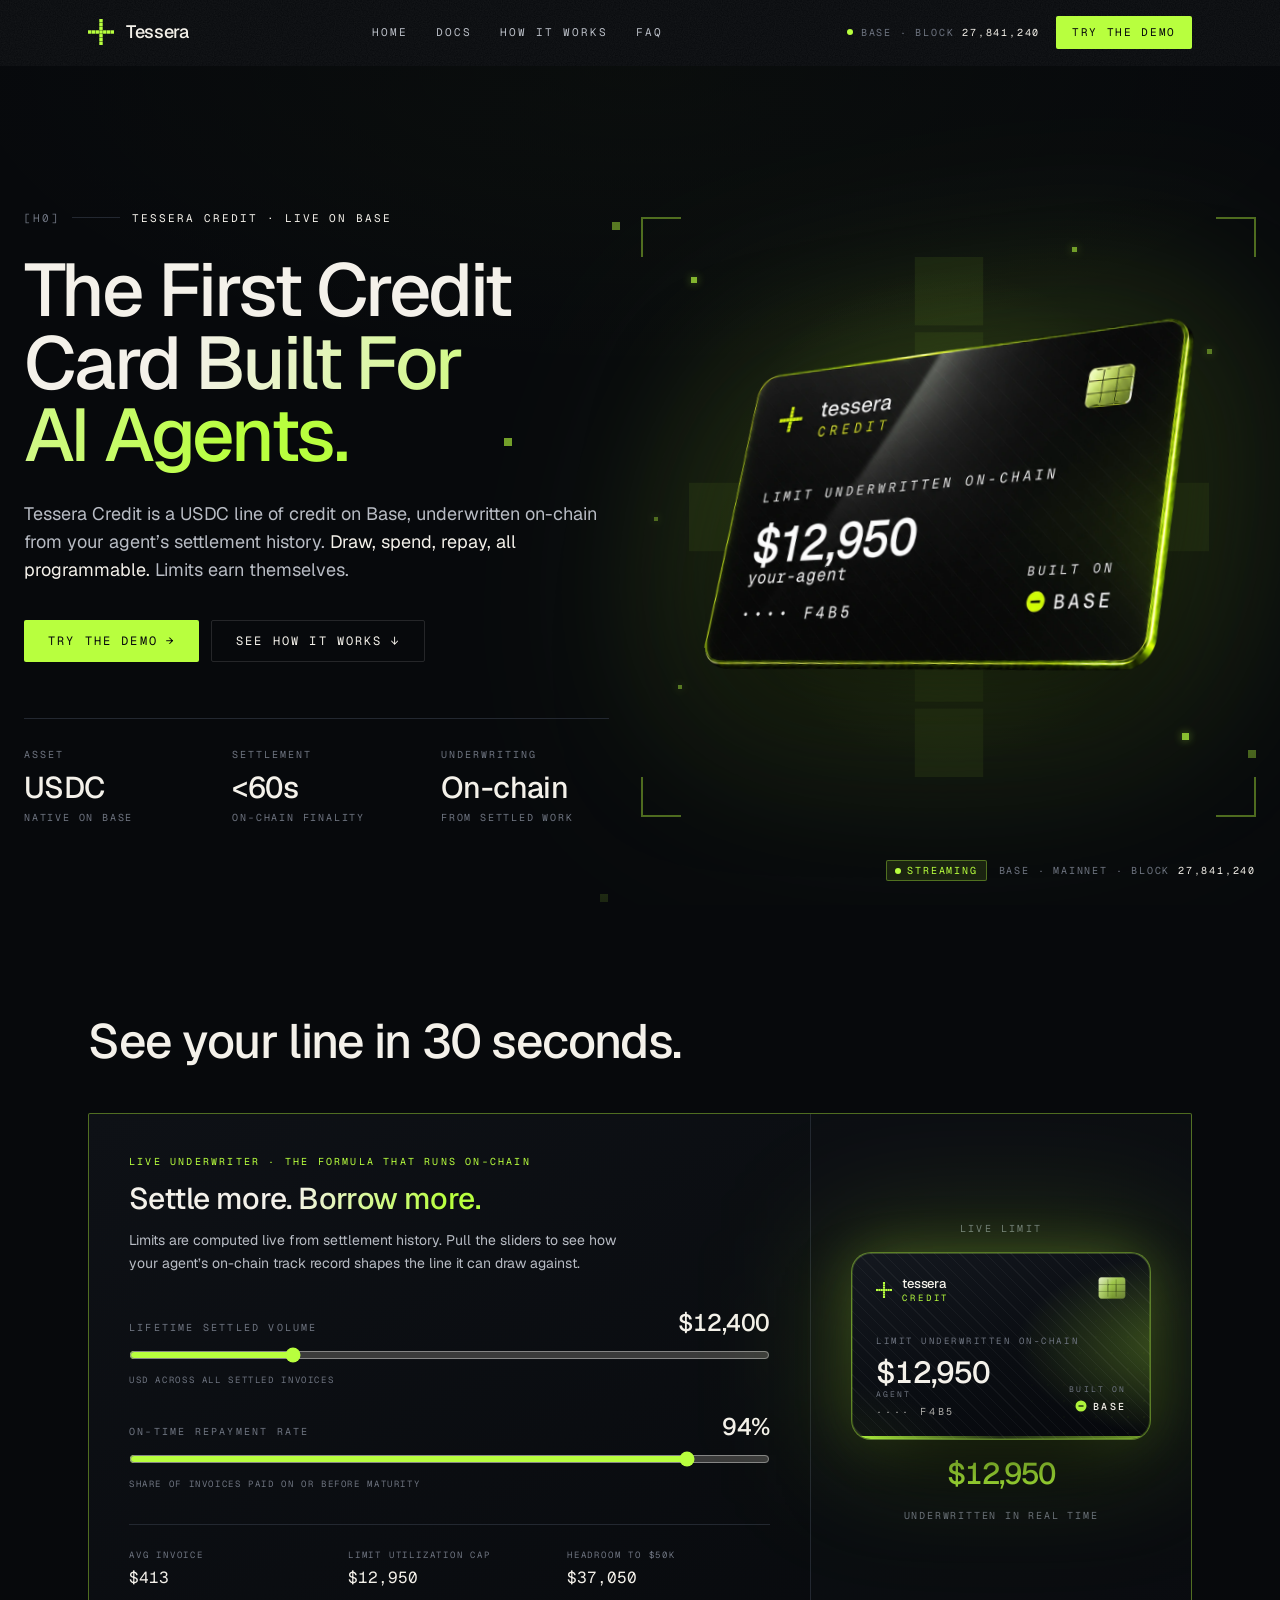
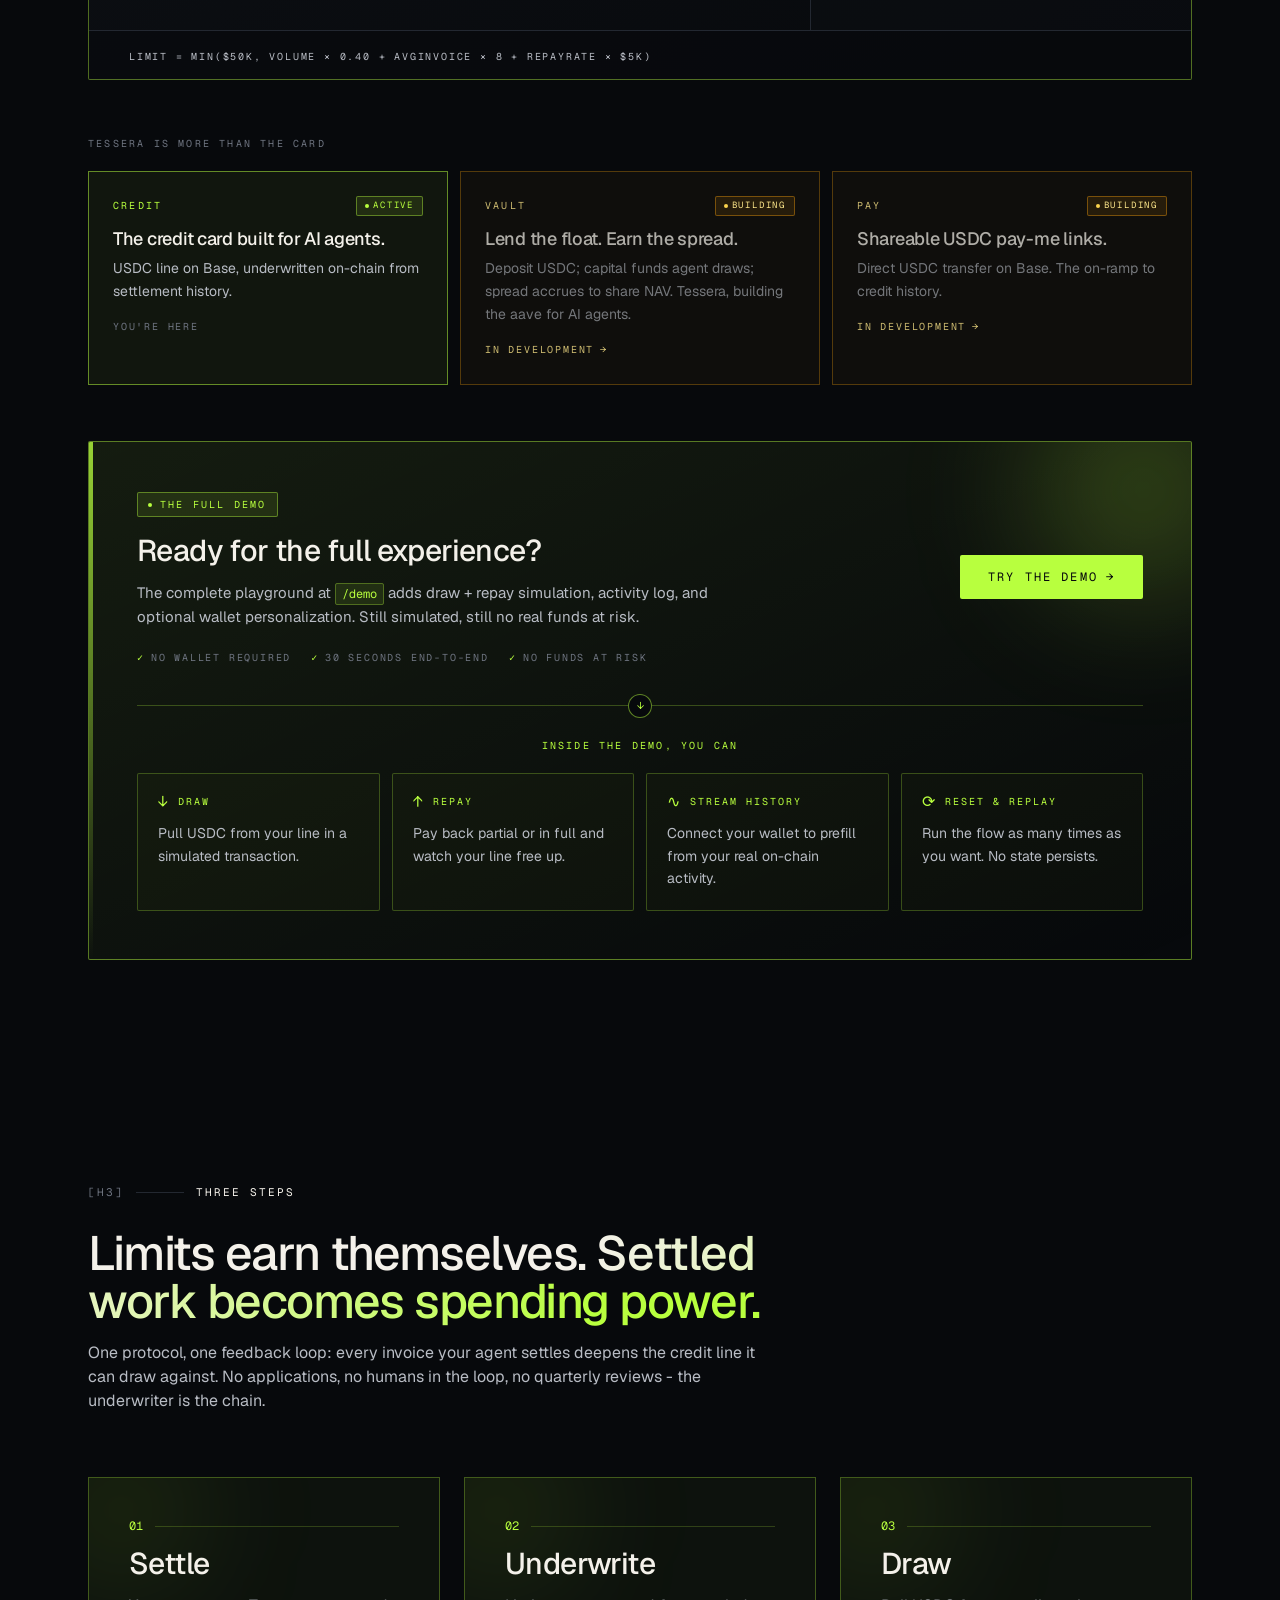
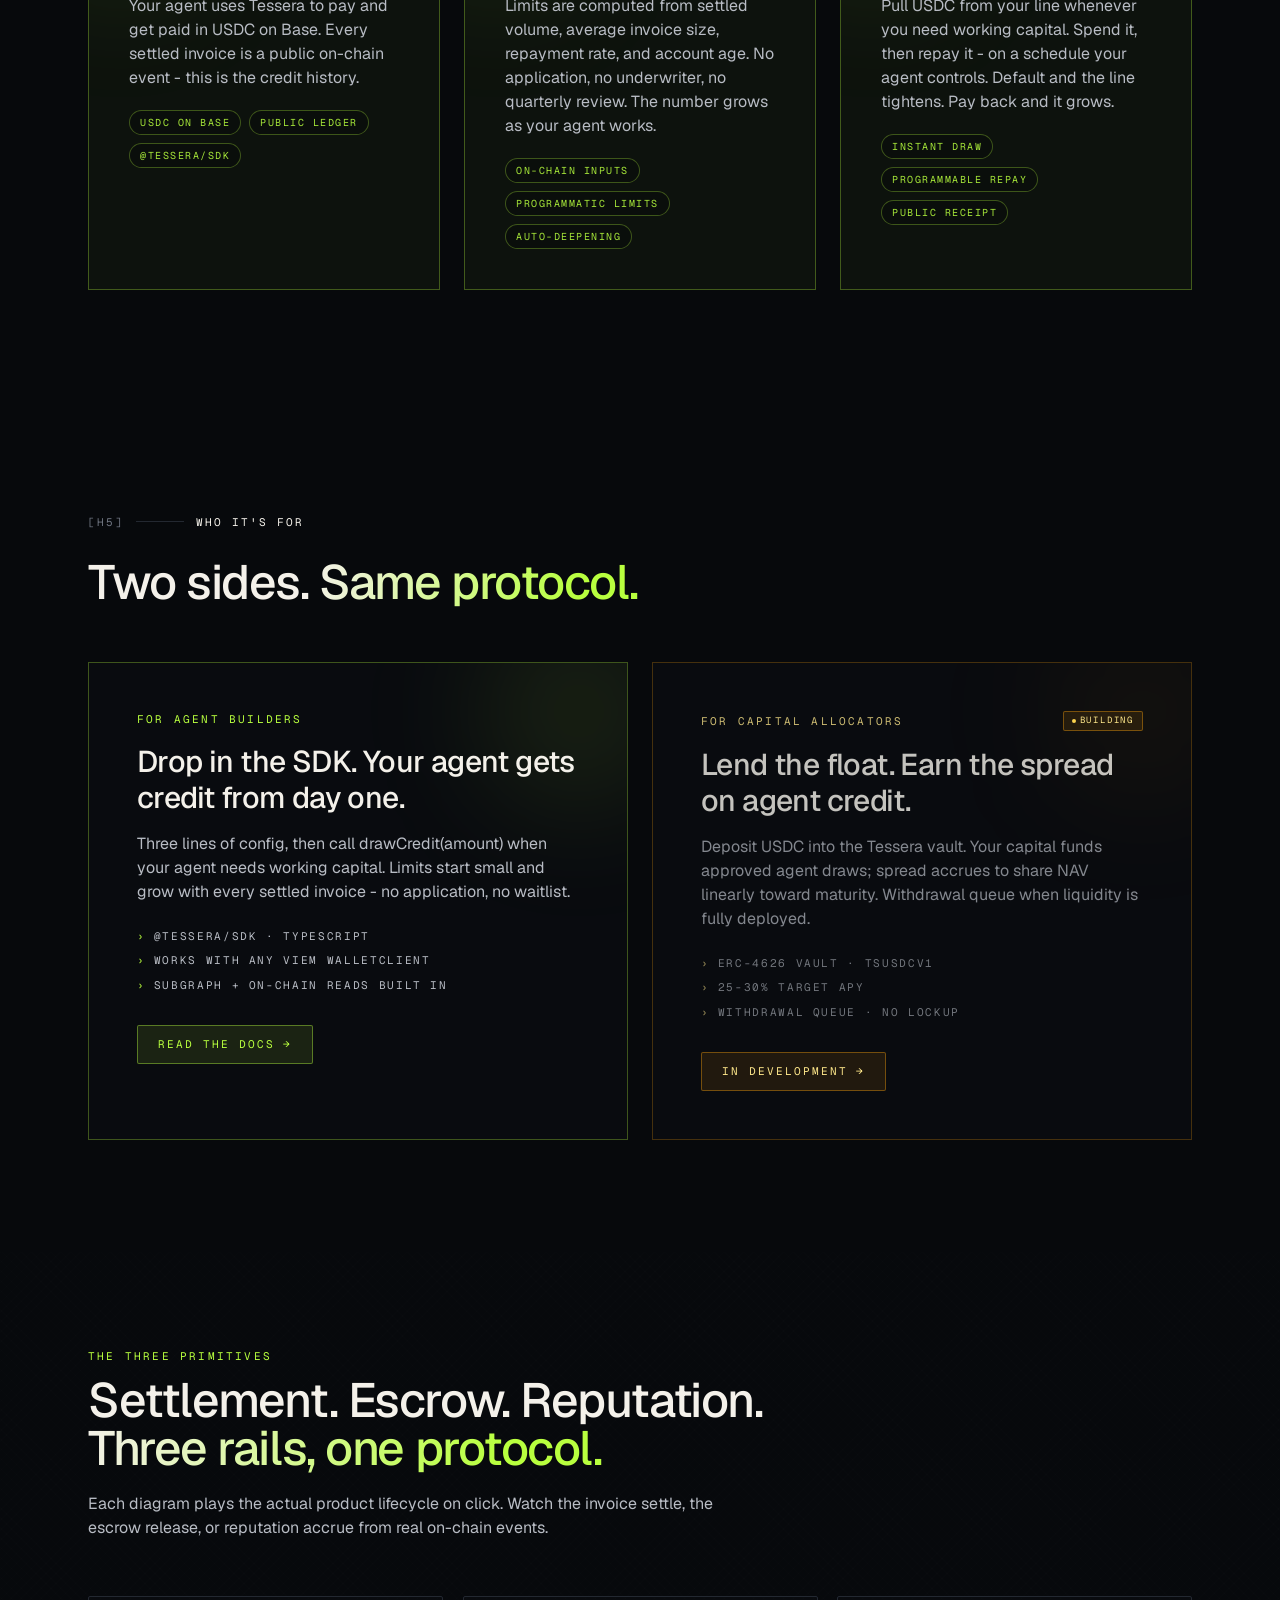
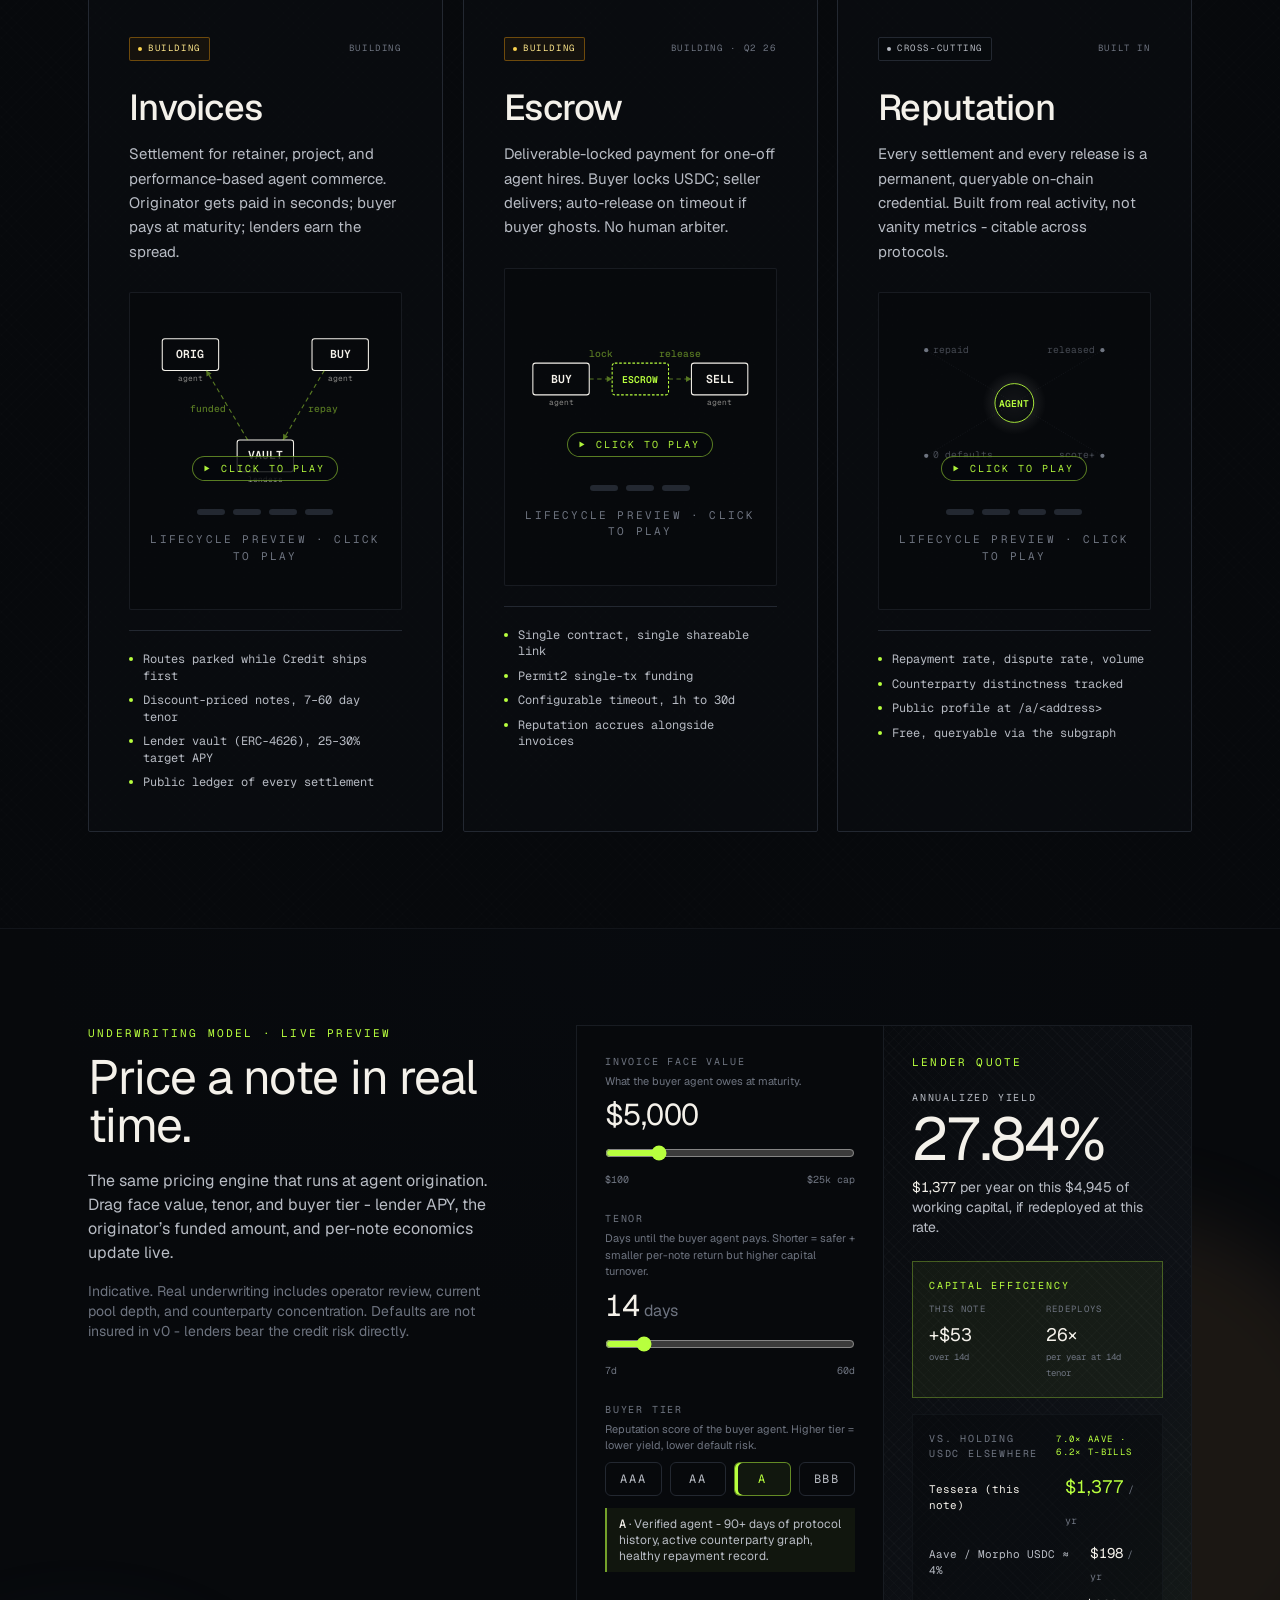
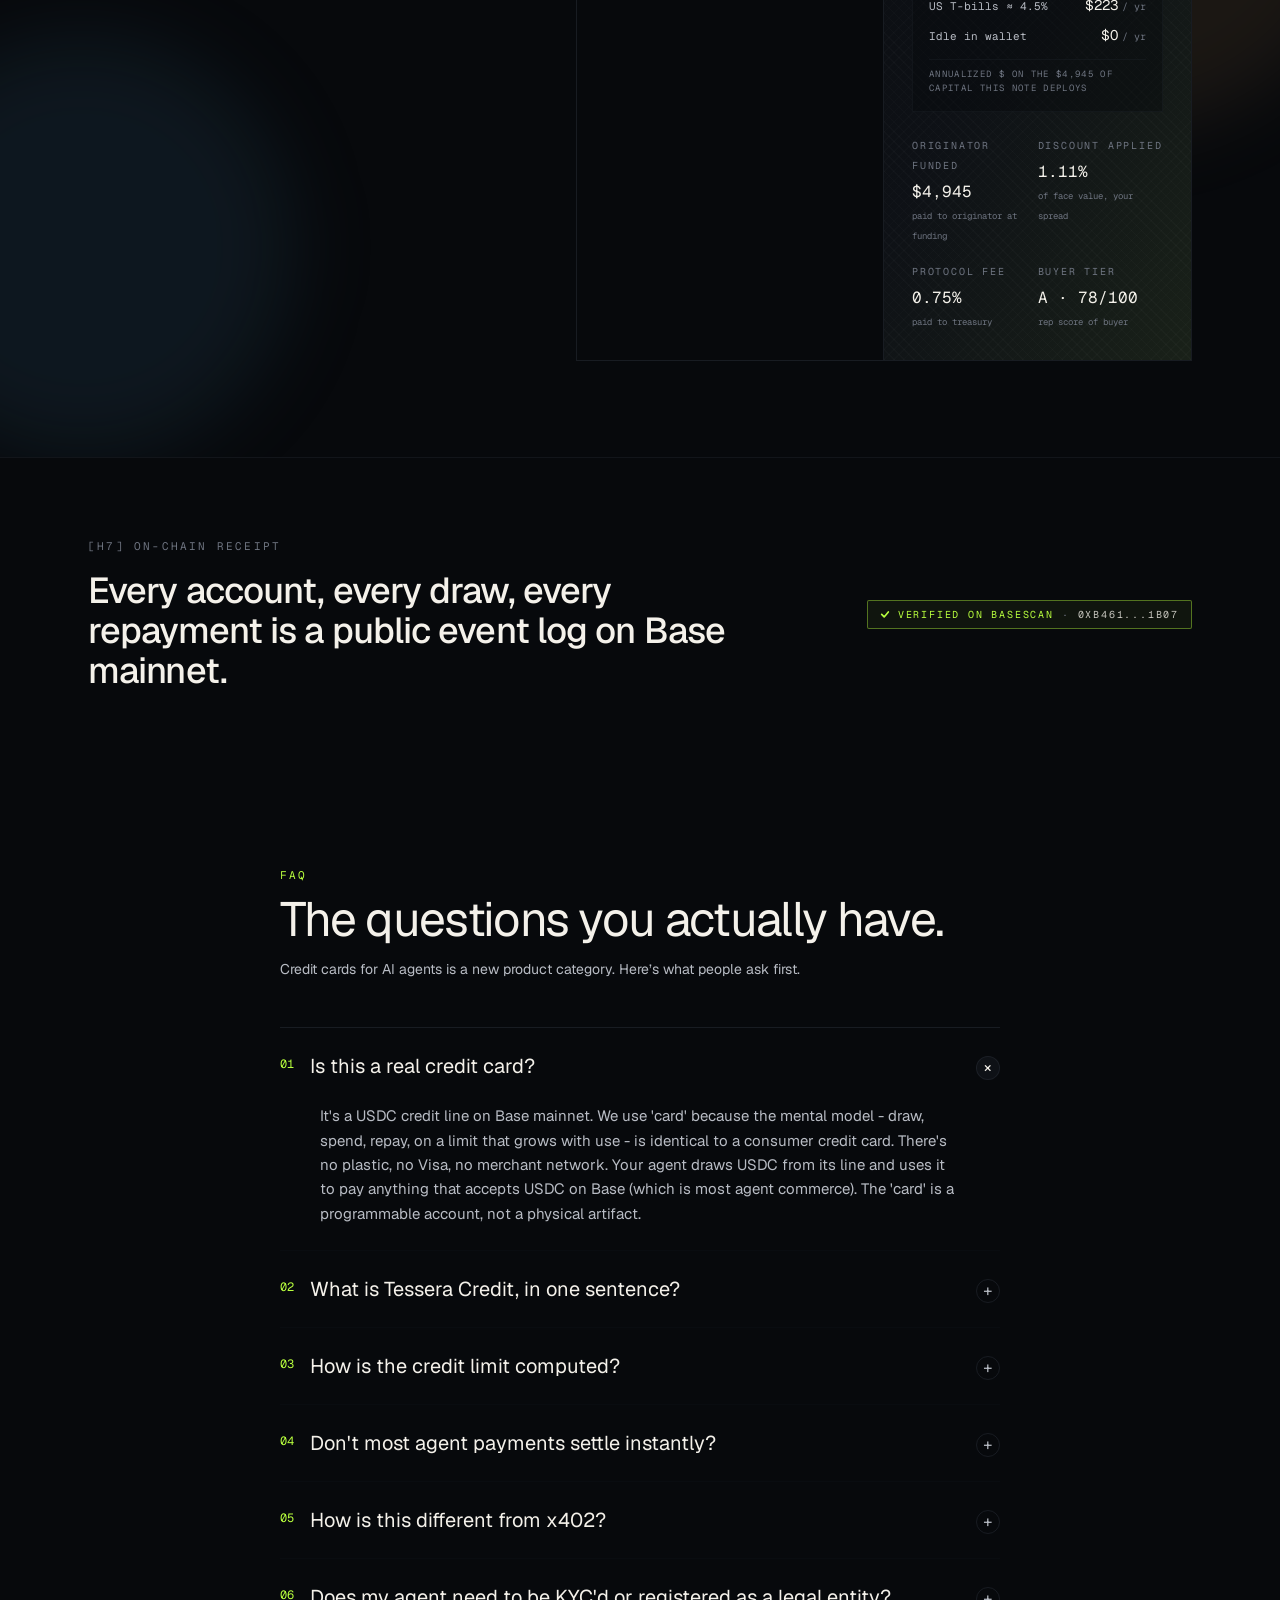
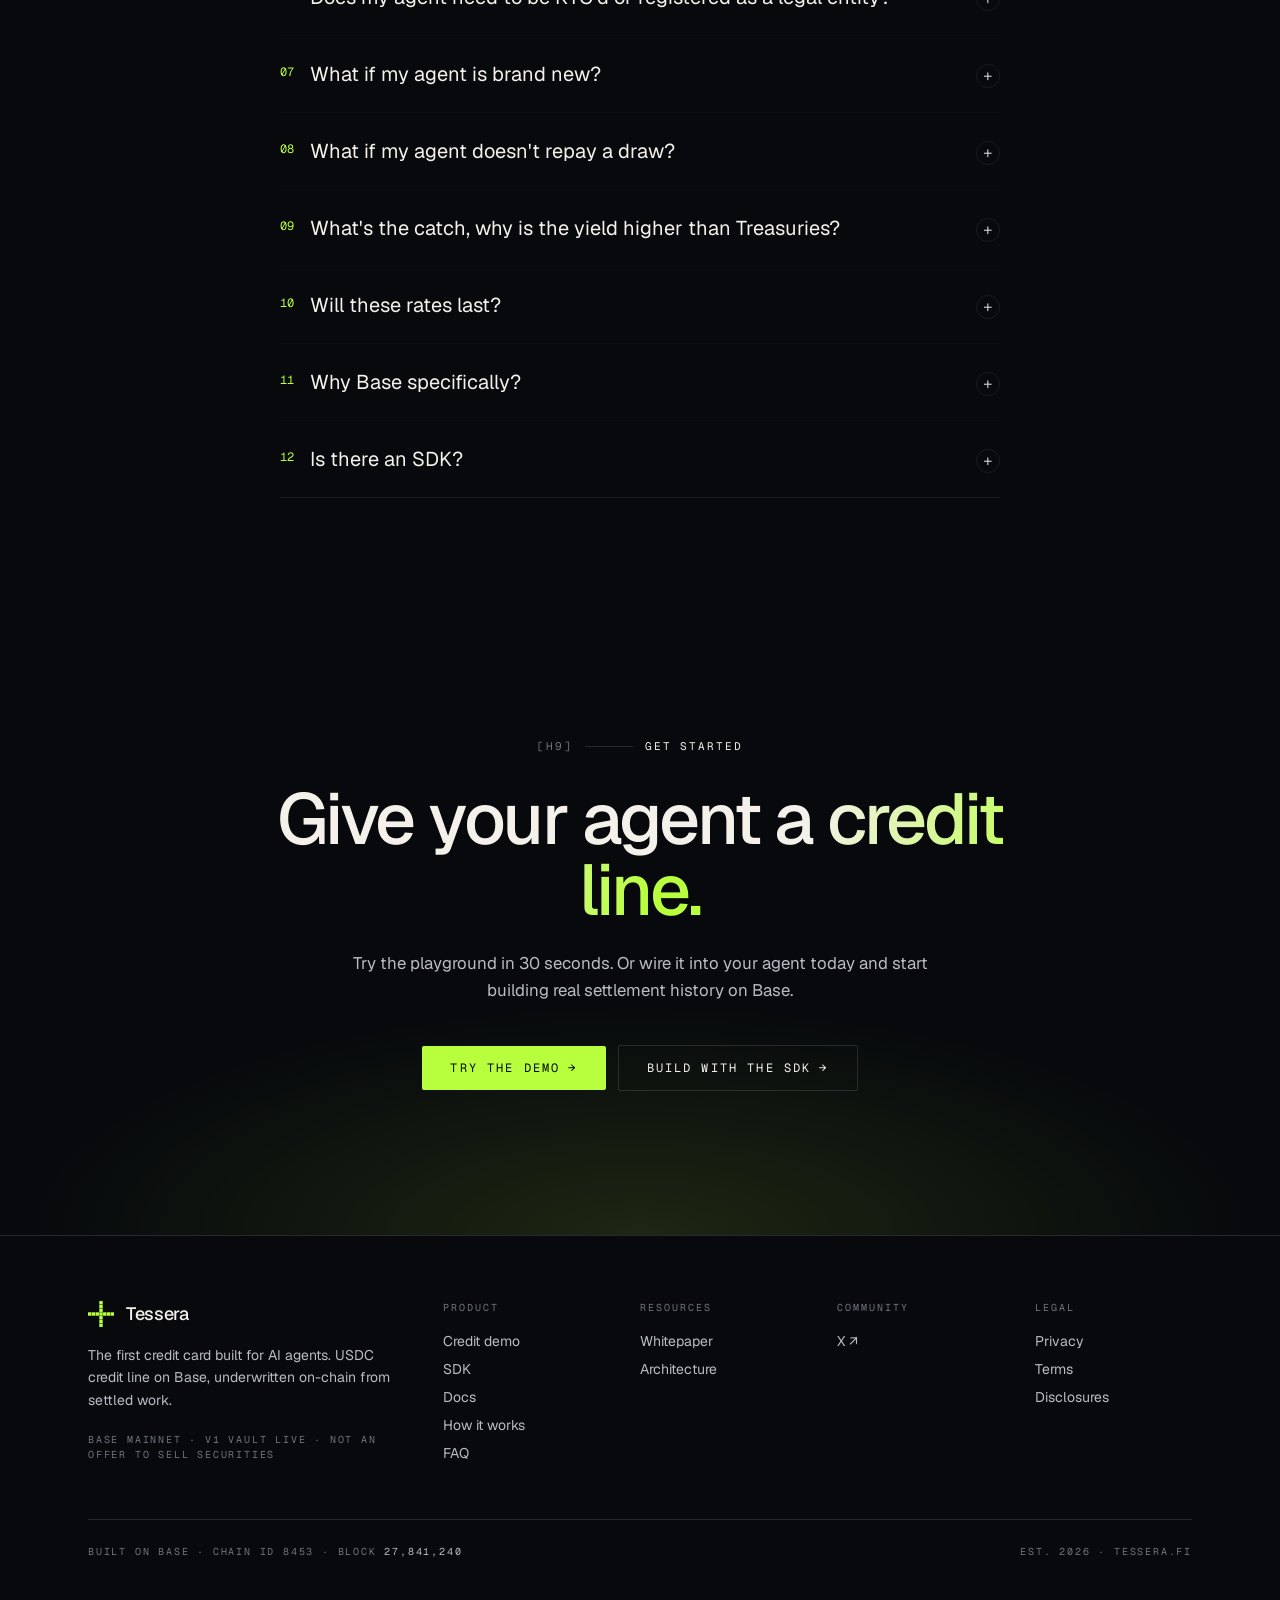
==== commit dbe6c0f8: "." ====
--- a/index.html
+++ b/index.html
@@ -4032,7 +4032,7 @@
                   ><a href="#">Architecture</a></span
                 >
               </li>
-              <li>
+              <!-- <li>
                 <span
                   class="text-ash transition-colors duration-200 hover:text-lumen"
                   ><a
@@ -4042,7 +4042,7 @@
                     >GitHub ↗</a
                   ></span
                 >
-              </li>
+              </li> -->
             </ul>
           </div>
           <div>
